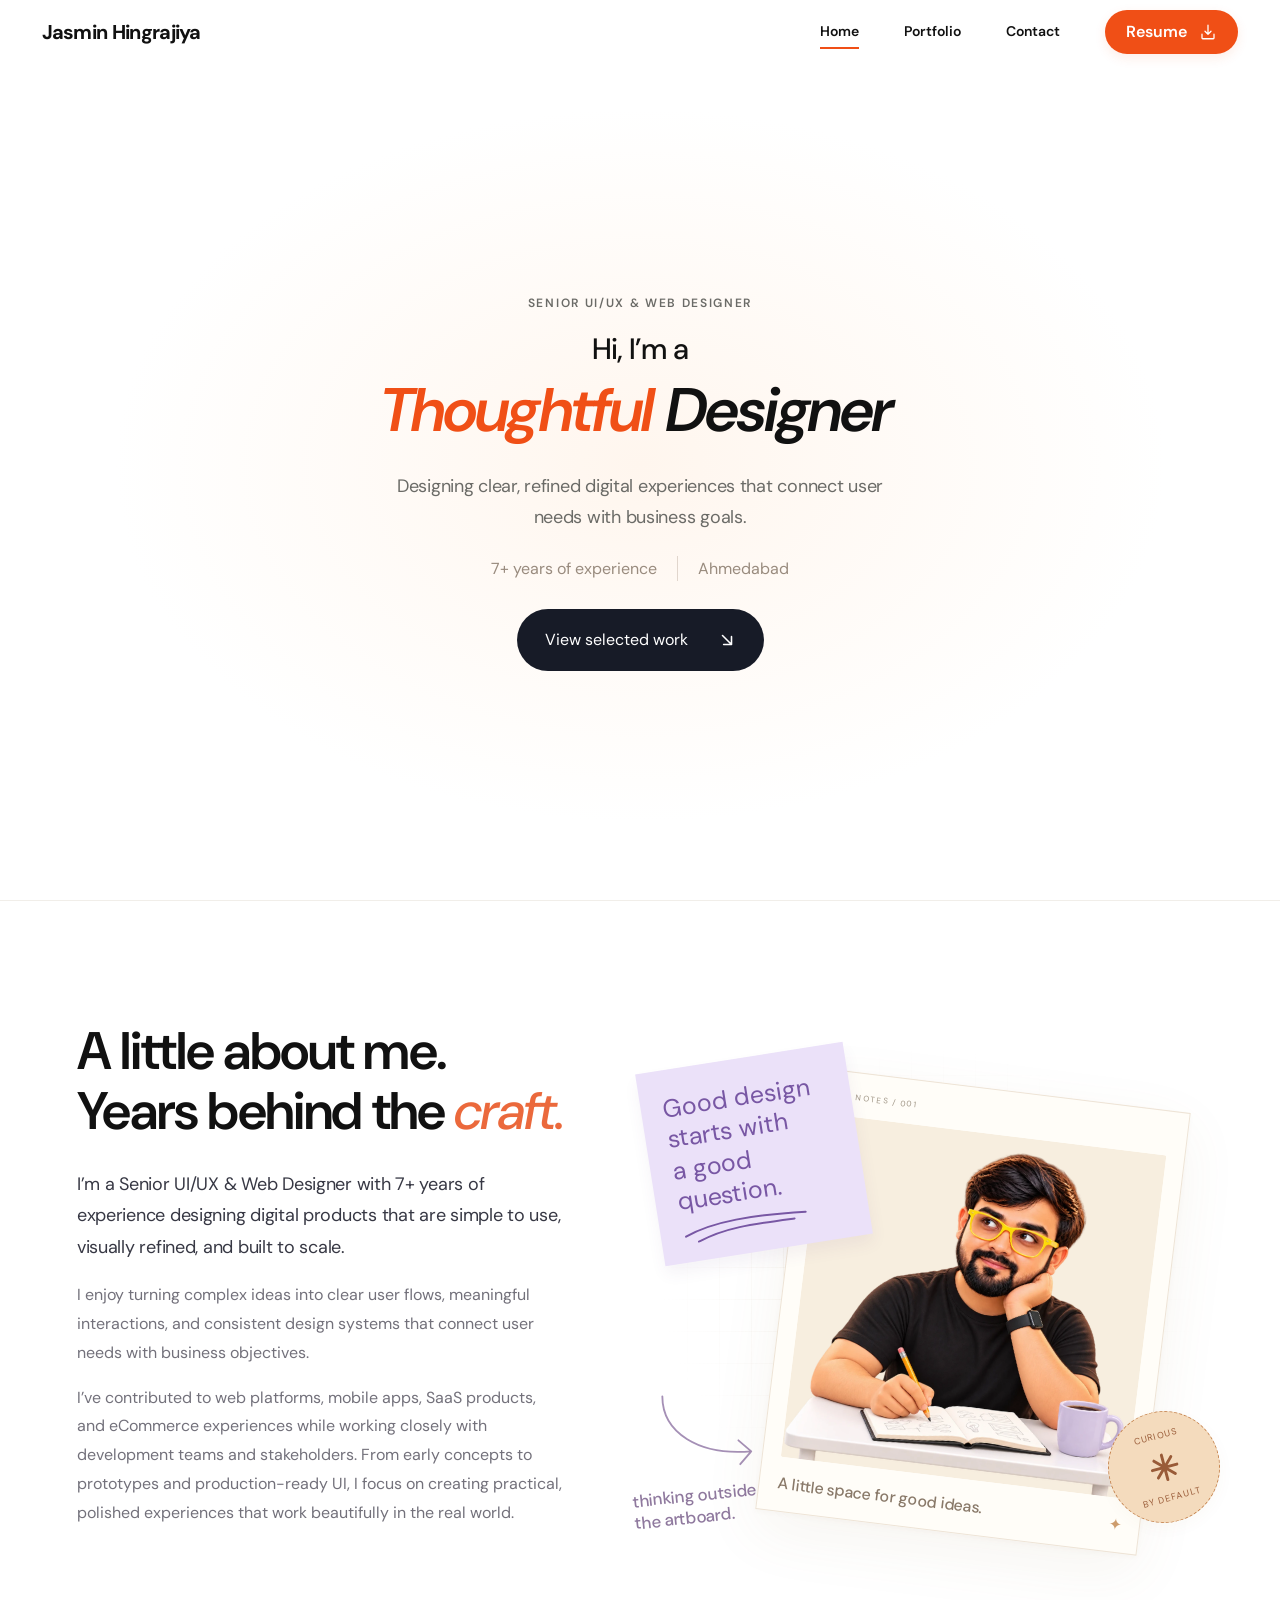
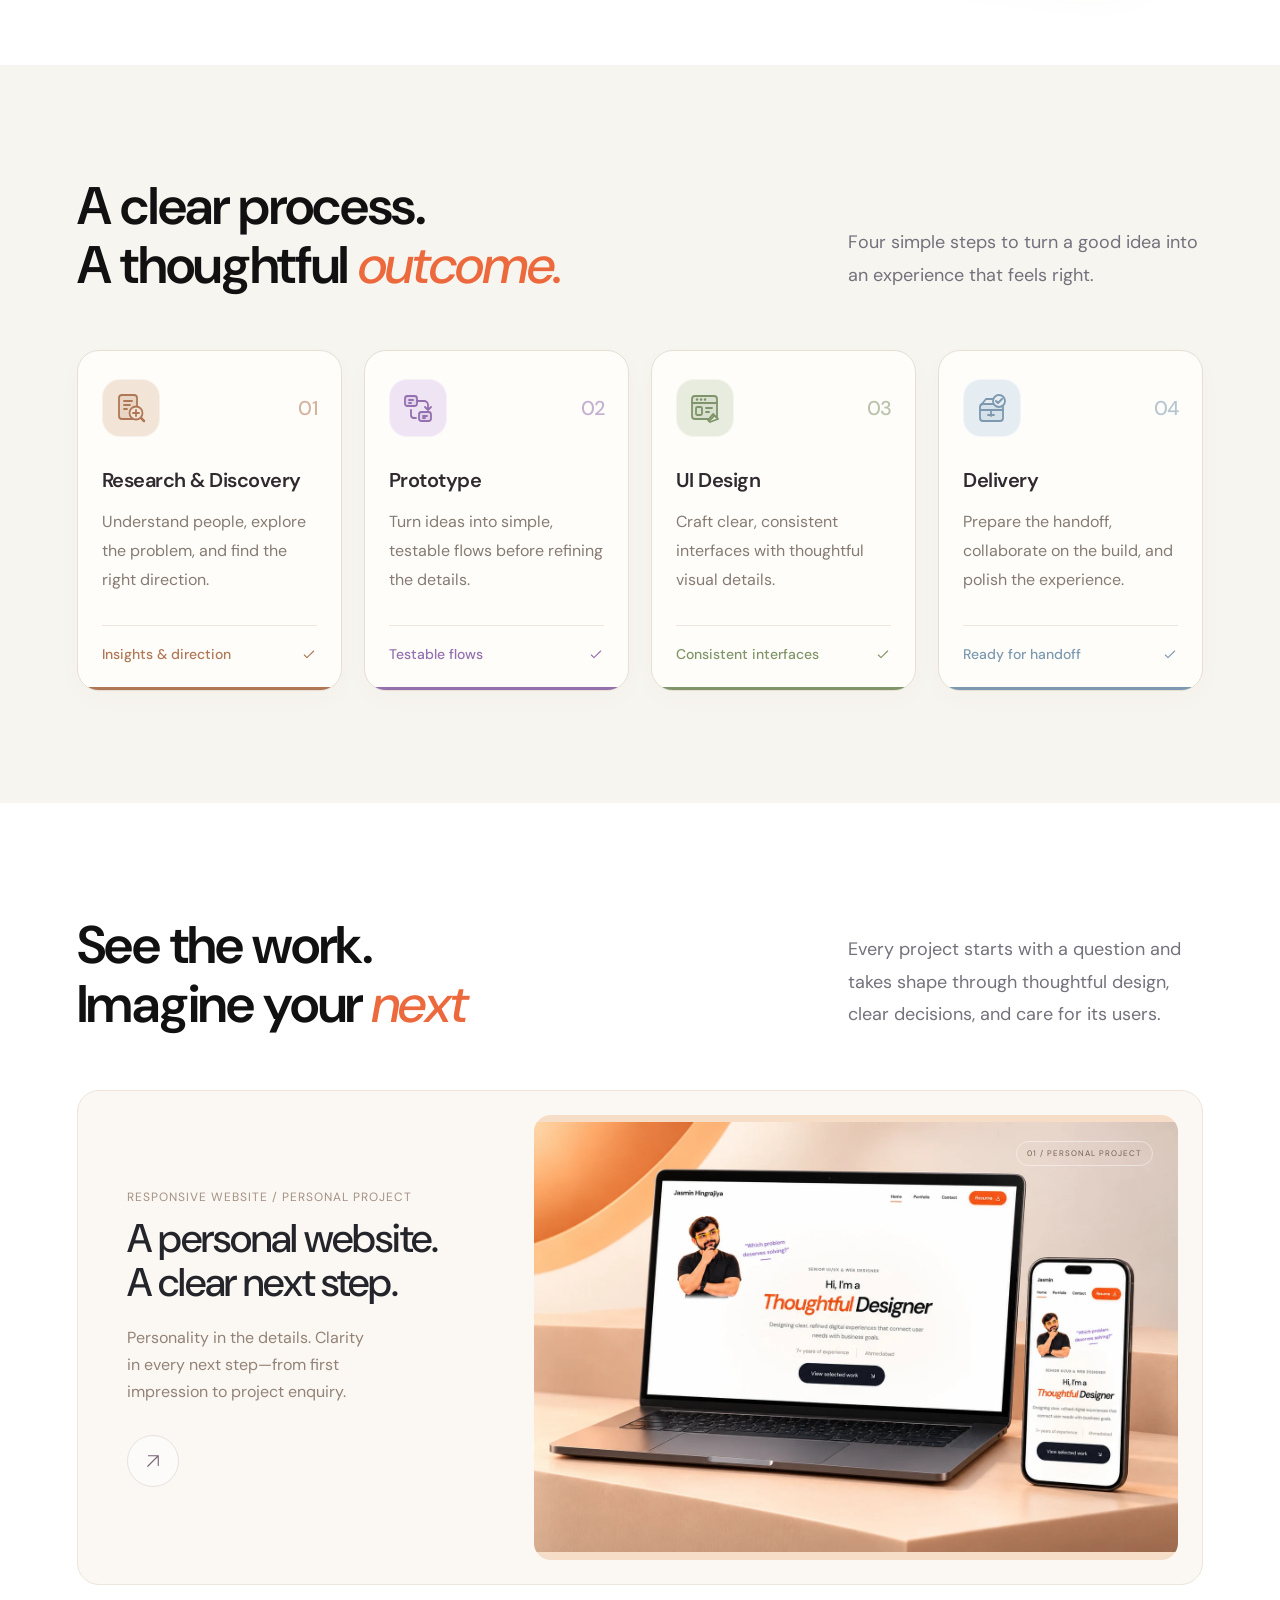
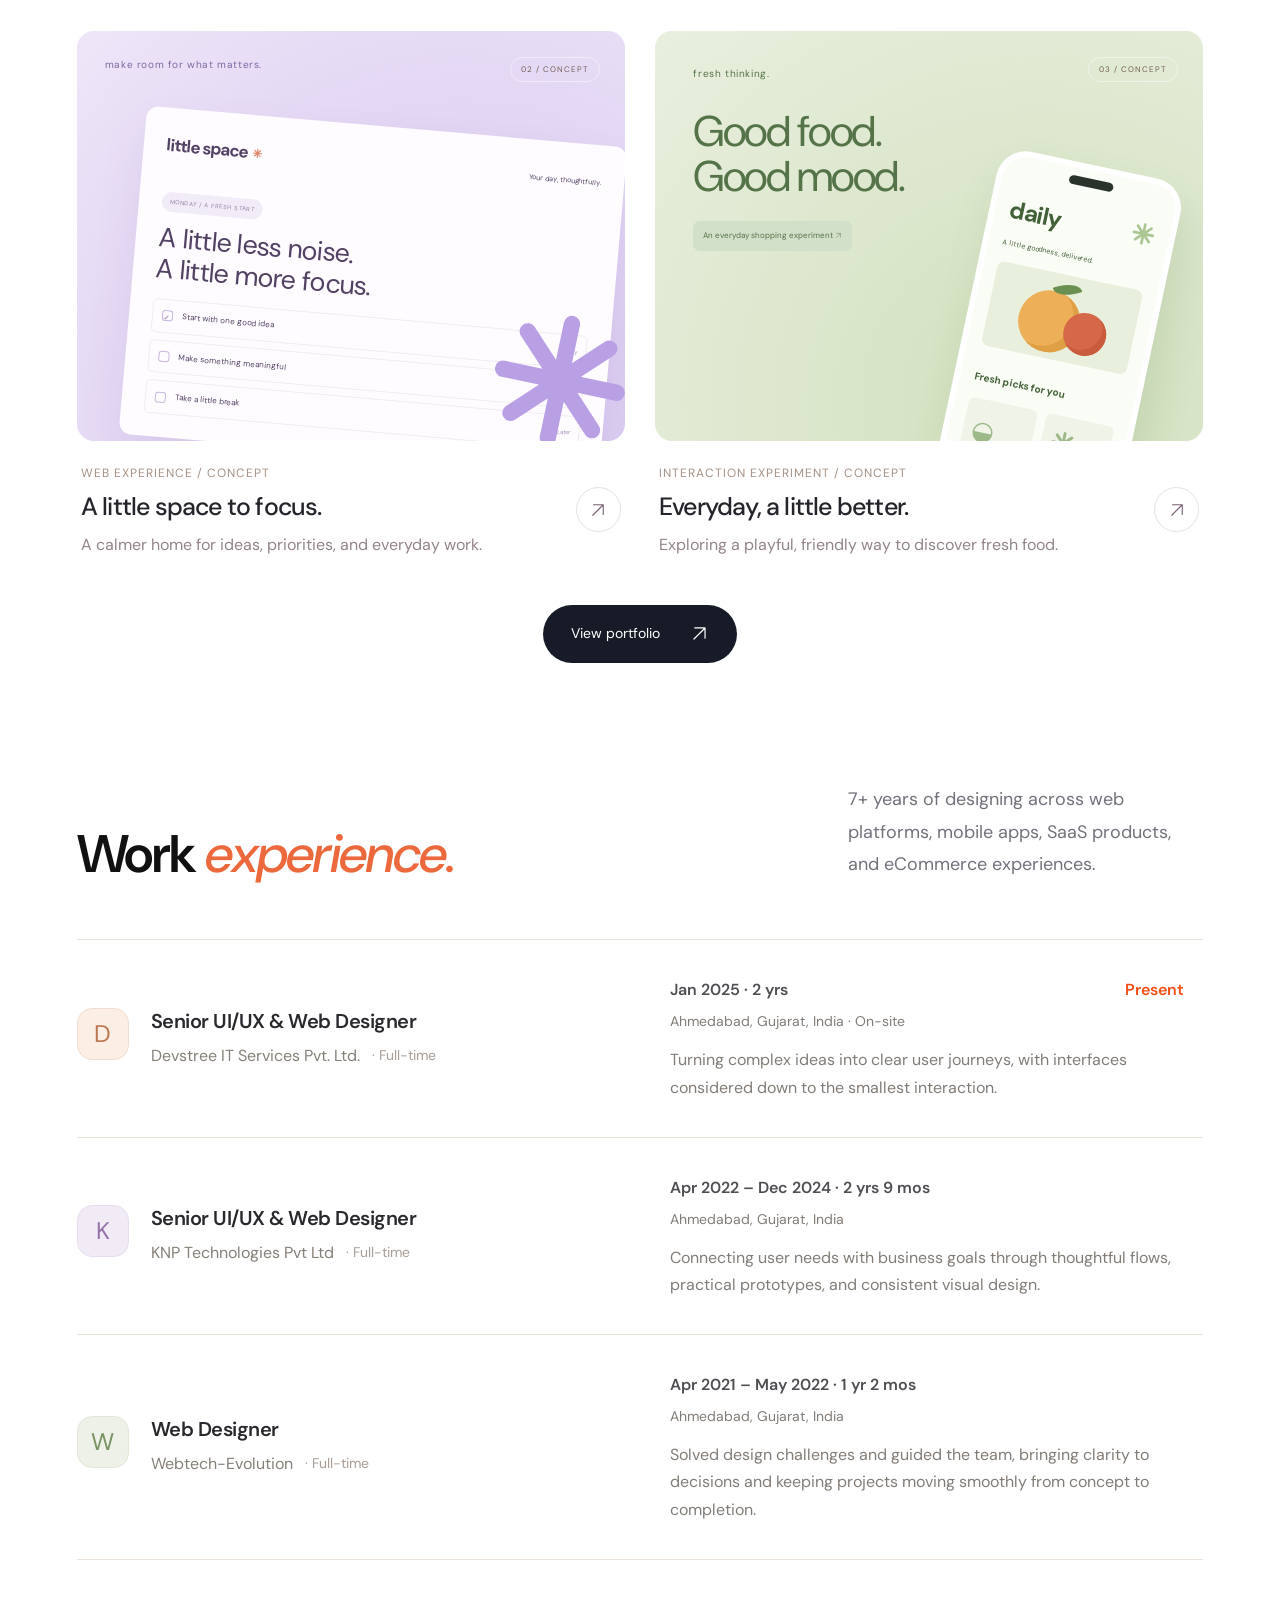
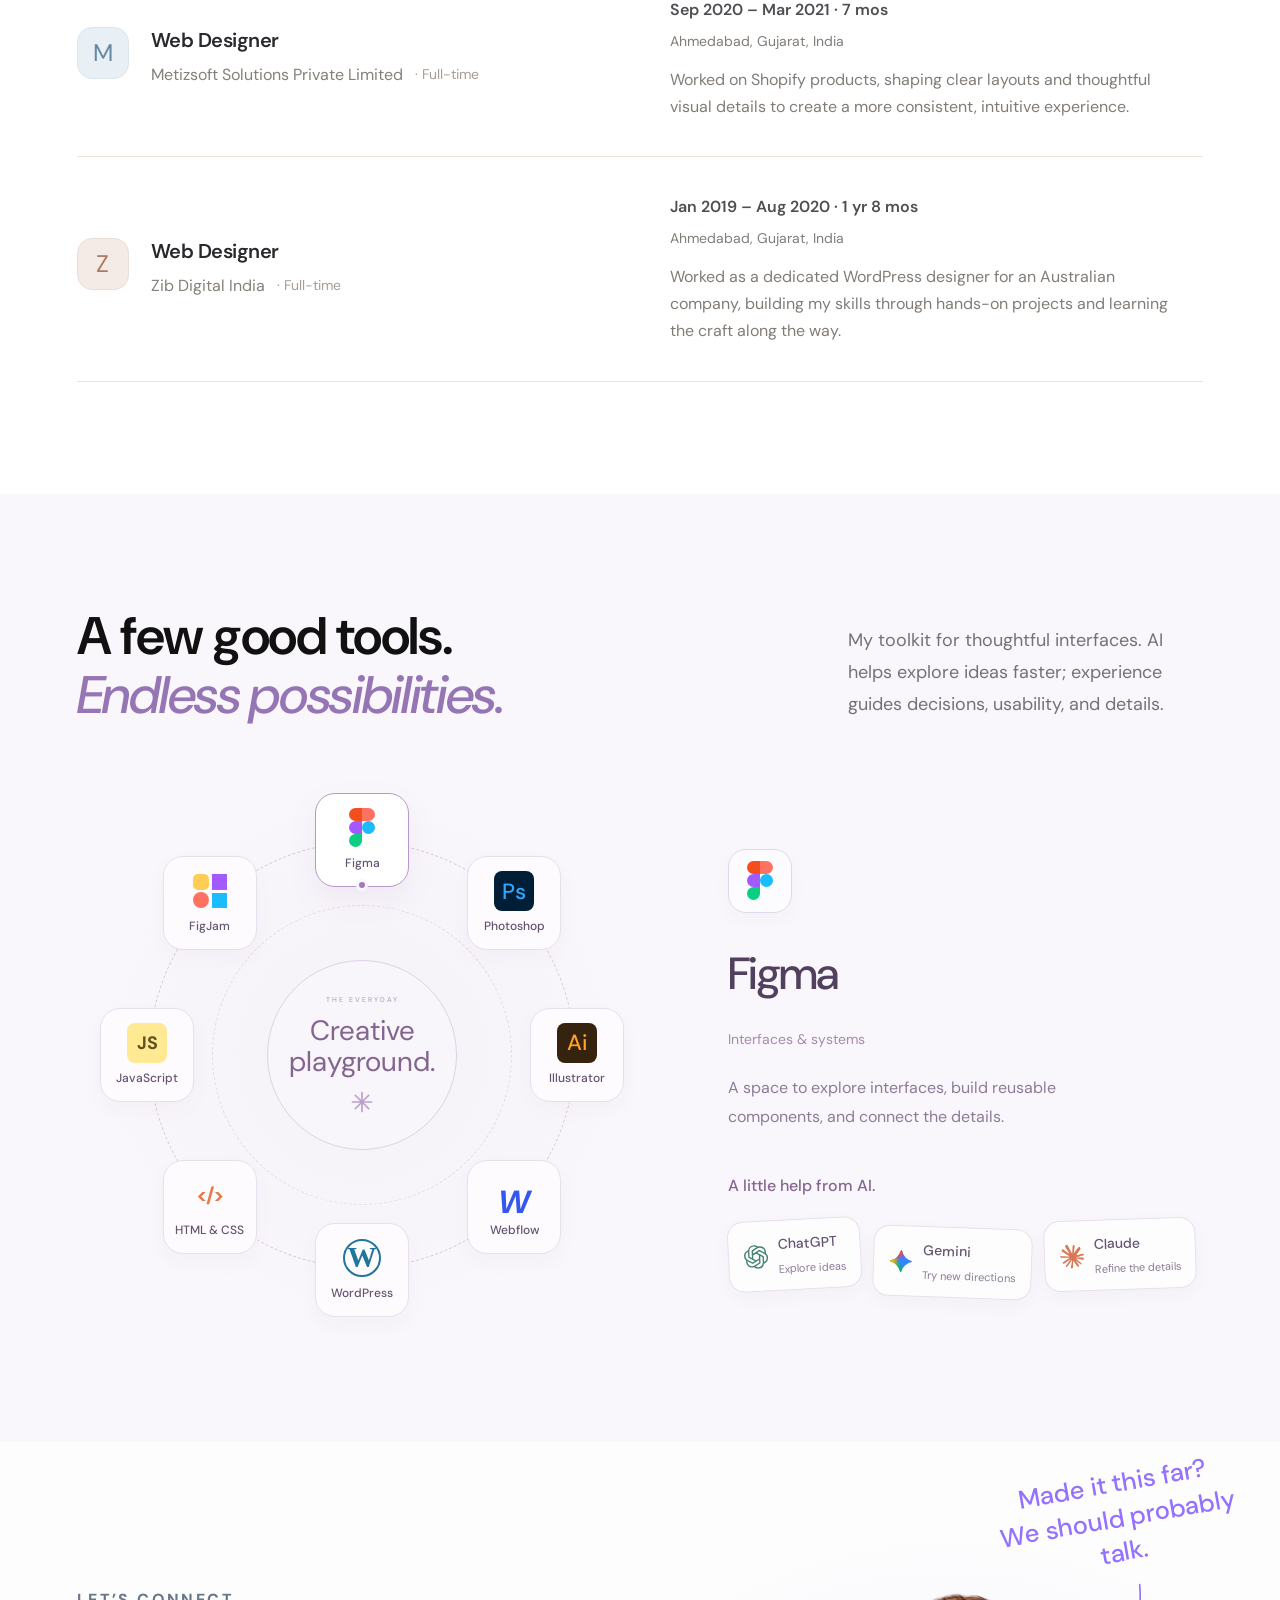
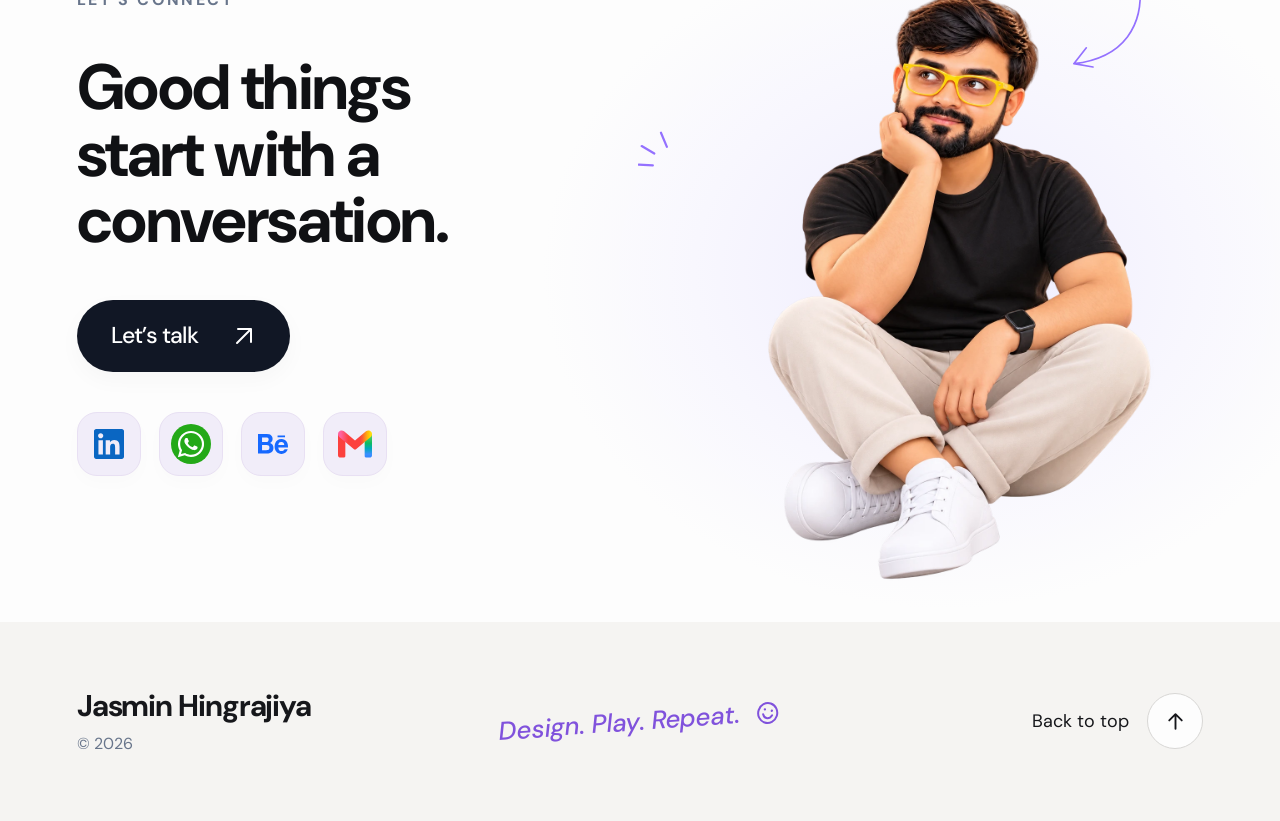
==== index.html @ 882e10b4 "Showcase personal portfolio with realistic device mockup and richer project stories" ====
<!doctype html>
<html lang="en">
  <head>
    <meta charset="utf-8">
    <meta name="viewport" content="width=device-width, initial-scale=1">
    <title>Jasmin Hingrajiya | Portfolio</title>
    <meta name="description" content="Jasmin Hingrajiya is a Senior UI/UX &amp; Web Designer based in Ahmedabad with 7+ years of experience across web, mobile, SaaS, and eCommerce.">
    <meta name="robots" content="index, follow">
    <meta name="theme-color" content="#ffffff">
    <meta property="og:type" content="website">
    <meta property="og:title" content="Jasmin Hingrajiya | Portfolio">
    <meta property="og:description" content="Jasmin Hingrajiya is a Senior UI/UX &amp; Web Designer based in Ahmedabad with 7+ years of experience across web, mobile, SaaS, and eCommerce.">
    <meta name="twitter:card" content="summary">
    <meta name="twitter:title" content="Jasmin Hingrajiya | Portfolio">
    <meta name="twitter:description" content="Jasmin Hingrajiya is a Senior UI/UX &amp; Web Designer based in Ahmedabad with 7+ years of experience across web, mobile, SaaS, and eCommerce.">
    <!-- Add a canonical URL and absolute social image URL once the domain is confirmed. -->
    <link rel="icon" href="assets/images/favicon.svg" type="image/svg+xml">
    <link rel="preload" href="assets/fonts/DM-Sans-Variable.woff2" as="font" type="font/woff2" crossorigin>
    <link rel="stylesheet" href="assets/css/global.css">
    <link rel="stylesheet" href="assets/css/connect.css">
    <link rel="stylesheet" href="assets/css/home.css">
    <script id="profile-structured-data" type="application/ld+json">{"@context": "https://schema.org", "@type": "Person", "name": "Jasmin Hingrajiya", "jobTitle": "Senior UI/UX & Web Designer", "description": "Jasmin Hingrajiya is a Senior UI/UX & Web Designer based in Ahmedabad with 7+ years of experience across web, mobile, SaaS, and eCommerce.", "address": {"@type": "PostalAddress", "addressLocality": "Ahmedabad"}, "sameAs": ["https://www.linkedin.com/in/hingrajiya-jasmin-17271a164/"], "knowsAbout": ["UI/UX design", "Web design", "User flows", "Interaction design", "Design systems", "Prototyping", "SaaS design", "eCommerce design"]}</script>
  </head>
  <body>
    <a class="skip-link" href="#main">Skip to content</a>
    <header class="site-header">
      <a class="brand" href="index.html" aria-label="Jasmin Hingrajiya home">Jasmin<span class="brand-lastname"> Hingrajiya</span></a>
      <nav aria-label="Main navigation">
        <a class="nav-link is-active" href="index.html" aria-current="page">Home</a>
        <a class="nav-link" href="portfolio.html">Portfolio</a>
        <a class="nav-link" href="contact.html">Contact</a>
        <button class="resume-download" type="button" disabled title="Resume PDF has not been added yet" aria-label="Resume download unavailable until PDF is added">Resume <svg width="17" height="17" viewBox="0 0 24 24" fill="none" aria-hidden="true"><path d="M12 3v12m-4-4 4 4 4-4M4 15v5a1 1 0 0 0 1 1h14a1 1 0 0 0 1-1v-5" stroke="currentColor" stroke-width="1.7" stroke-linecap="round" stroke-linejoin="round"/></svg></button>
      </nav>
    </header>

    <main id="main">
      <section id="home" class="hero personalized-hero" aria-labelledby="hero-title">
        <div class="hero-characters" aria-hidden="true">
          <figure class="character character-thinking">
            <img src="assets/images/hero-thinking.webp" width="640" height="640" alt="" fetchpriority="high">
            <figcaption>“Which problem<br>deserves solving?”<span class="note-line note-purple"></span></figcaption>
          </figure>
          <figure class="character character-writing">
            <img src="assets/images/hero-writing.webp" width="640" height="640" alt="">
            <figcaption>“Let’s try the<br>shorter path.”<span class="note-line note-green"></span></figcaption>
          </figure>
          <figure class="character character-laptop">
            <img src="assets/images/hero-laptop.webp" width="640" height="640" alt="">
            <figcaption>“Make the next<br>move obvious.”<span class="note-line note-orange"></span></figcaption>
          </figure>
          <figure class="character character-detail">
            <img src="assets/images/hero-detail.webp" width="640" height="640" alt="">
            <figcaption>“That gap changes<br>the rhythm.”<span class="note-line note-purple"></span></figcaption>
          </figure>
        </div>
        <div class="hero-content">
          <p class="hero-eyebrow">Senior UI/UX &amp; Web Designer</p>
          <div class="hero-headline-wrap">
            <h1 id="hero-title" class="rotating-headline">
              <span class="headline-accessible">Thoughtful UI/UX and product design by Jasmin Hingrajiya</span>
              <span class="headline-phrases" aria-hidden="true"><span class="headline-greeting">Hi, I’m a</span>
                <span class="headline-role-slot"><span class="headline-role-measure"><span>Thoughtful Designer</span><span>Creative Problem Solver</span><span>Strategic Design Partner</span><span>Detail-Driven Designer</span></span><em class="headline-role" data-roles='["Thoughtful Designer","Creative Problem Solver","Strategic Design Partner","Detail-Driven Designer"]'><span class="headline-role-prefix">Thoughtful</span> <span class="headline-role-title">Designer</span></em></span>
              </span>
            </h1>
          </div>
          <p class="intro">Designing clear, refined digital experiences that connect user needs with business goals.</p>
          <p class="hero-profile-details"><span>7+ years of experience</span><span>Ahmedabad</span></p>
          <a class="portfolio-button" href="#projects">View selected work <svg aria-hidden="true" width="18" height="18" viewBox="0 0 16 16" fill="none"><path d="m4 4 8 8M5 12h7V5" stroke="currentColor" stroke-width="1.4" stroke-linecap="round" stroke-linejoin="round"/></svg></a>
        </div>
      </section>

      <section id="about" class="editorial-section about-section" aria-labelledby="about-title">
        <div class="content-shell">
          <div class="about-grid">
            <div class="about-copy reveal">
              <h2 id="about-title" class="section-title">A little about me.<br>Years behind the <em>craft.</em></h2>
              <p class="section-lead">I’m a Senior UI/UX &amp; Web Designer with 7+ years of experience designing digital products that are simple to use, visually refined, and built to scale.</p>
              <p class="body-copy">I enjoy turning complex ideas into clear user flows, meaningful interactions, and consistent design systems that connect user needs with business objectives.</p>
              <p class="body-copy">I’ve contributed to web platforms, mobile apps, SaaS products, and eCommerce experiences while working closely with development teams and stakeholders. From early concepts to prototypes and production-ready UI, I focus on creating practical, polished experiences that work beautifully in the real world.</p>

            </div>
            <div class="about-collage reveal" aria-label="Illustrated designer inspiration collage">
              <div class="collage-grid" aria-hidden="true"></div>
              <div class="collage-paper"><span class="paper-index">FIELD NOTES / 001</span><img class="about-character" src="assets/images/about-designer.webp" width="1024" height="1024" alt="" loading="lazy"><div class="polaroid-caption"><span>A little space for good ideas.</span><span>✦</span></div></div>
              <div class="collage-note">Good design<br>starts with<br><b>a good question.</b><svg viewBox="0 0 130 22" fill="none" aria-hidden="true"><path d="M3 14c29-11 69-11 122-6M15 21c28-10 56-9 98-8" stroke="currentColor" stroke-width="2" stroke-linecap="round"/></svg></div>
              <div class="curiosity-seal" aria-hidden="true"><span>CURIOUS</span><svg viewBox="0 0 40 40" fill="none"><path d="M20 7v26M7 20h26M11 11l18 18M11 29l18-18" stroke="currentColor" stroke-width="3" stroke-linecap="round"/></svg><span>BY DEFAULT</span></div>
              <span class="collage-scribble">thinking outside<br>the artboard.</span>
              <svg class="collage-arrow" viewBox="0 0 120 90" fill="none" aria-hidden="true"><path d="M8 5c0 40 40 65 97 60m0 0L91 53m14 12L93 79" stroke="currentColor" stroke-width="2" stroke-linecap="round" stroke-linejoin="round"/></svg>
            </div>
          </div>
        </div>
      </section>

      <section id="progress" class="editorial-section process-section" aria-labelledby="progress-title">
        <div class="content-shell">
          <div class="section-heading reveal"><h2 id="progress-title" class="section-title">A clear process.<br>A thoughtful <em>outcome.</em></h2><p class="body-copy">Four simple steps to turn a good idea into an experience that feels right.</p></div>
          <div class="process-board">
            <ol class="work-steps" aria-label="My four-step design process">
              <li class="work-step reveal" data-step="1"><div class="step-top"><span class="step-icon" aria-hidden="true"><svg viewBox="0 0 32 32" fill="none" stroke="currentColor" stroke-width="1.8" stroke-linecap="round" stroke-linejoin="round"><rect x="4" y="3" width="18" height="24" rx="3" fill="currentColor" fill-opacity=".14"/><path d="M9 9h8M9 13h6M9 17h3"/><circle cx="21" cy="21" r="6.5" fill="var(--step-tint)"/><path d="m26 26 3 3" stroke-width="2.5"/><path d="M18 21h6m-3-3v6"/></svg></span><span class="step-number" aria-hidden="true">01</span></div><h3>Research & Discovery</h3><p>Understand people, explore the problem, and find the right direction.</p><div class="step-outcome"><span>Insights & direction</span><svg aria-hidden="true" width="16" height="16" viewBox="0 0 24 24" fill="none"><path d="m5 12 4 4L19 6" stroke="currentColor" stroke-width="1.6" stroke-linecap="round" stroke-linejoin="round"/></svg></div><div class="step-progress" aria-hidden="true"><span class="step-progress-fill"></span></div></li>
              <li class="work-step reveal" data-step="2"><div class="step-top"><span class="step-icon" aria-hidden="true"><svg viewBox="0 0 32 32" fill="none" stroke="currentColor" stroke-width="1.8" stroke-linecap="round" stroke-linejoin="round"><rect x="3" y="4" width="12" height="10" rx="2.5" fill="currentColor" fill-opacity=".14"/><path d="M7 8h4m-4 3h2M15 9h7a4 4 0 0 1 4 4v5m-3-3 3 3 3-3"/><rect x="17" y="20" width="12" height="9" rx="2.5" fill="currentColor" fill-opacity=".14"/><path d="M21 24h4m-4 2h2M9 18v5a3 3 0 0 0 3 3h2"/></svg></span><span class="step-number" aria-hidden="true">02</span></div><h3>Prototype</h3><p>Turn ideas into simple, testable flows before refining the details.</p><div class="step-outcome"><span>Testable flows</span><svg aria-hidden="true" width="16" height="16" viewBox="0 0 24 24" fill="none"><path d="m5 12 4 4L19 6" stroke="currentColor" stroke-width="1.6" stroke-linecap="round" stroke-linejoin="round"/></svg></div><div class="step-progress" aria-hidden="true"><span class="step-progress-fill"></span></div></li>
              <li class="work-step reveal" data-step="3"><div class="step-top"><span class="step-icon" aria-hidden="true"><svg viewBox="0 0 32 32" fill="none" stroke="currentColor" stroke-width="1.8" stroke-linecap="round" stroke-linejoin="round"><rect x="3" y="4" width="25" height="23" rx="3" fill="currentColor" fill-opacity=".14"/><path d="M3 11h25"/><path d="M8 7.5h.1m3.9 0h.1m3.9 0h.1" stroke-width="2.5"/><rect x="7" y="15" width="6" height="8" rx="1.5"/><path d="M17 16h6m-6 4h3"/><path d="m24 22 5 5-8 3-2-2 5-6Z" fill="var(--step-tint)"/><path d="m21 28 4-4"/></svg></span><span class="step-number" aria-hidden="true">03</span></div><h3>UI Design</h3><p>Craft clear, consistent interfaces with thoughtful visual details.</p><div class="step-outcome"><span>Consistent interfaces</span><svg aria-hidden="true" width="16" height="16" viewBox="0 0 24 24" fill="none"><path d="m5 12 4 4L19 6" stroke="currentColor" stroke-width="1.6" stroke-linecap="round" stroke-linejoin="round"/></svg></div><div class="step-progress" aria-hidden="true"><span class="step-progress-fill"></span></div></li>
              <li class="work-step reveal" data-step="4"><div class="step-top"><span class="step-icon" aria-hidden="true"><svg viewBox="0 0 32 32" fill="none" stroke="currentColor" stroke-width="1.8" stroke-linecap="round" stroke-linejoin="round"><rect x="4" y="12" width="23" height="17" rx="3" fill="currentColor" fill-opacity=".14"/><path d="m5 13 5-6h9M4 18h23M15 19v5m-3-1h6"/><circle cx="23" cy="9" r="6" fill="var(--step-tint)"/><path d="m20 9 2 2 4-4" stroke-width="2"/></svg></span><span class="step-number" aria-hidden="true">04</span></div><h3>Delivery</h3><p>Prepare the handoff, collaborate on the build, and polish the experience.</p><div class="step-outcome"><span>Ready for handoff</span><svg aria-hidden="true" width="16" height="16" viewBox="0 0 24 24" fill="none"><path d="m5 12 4 4L19 6" stroke="currentColor" stroke-width="1.6" stroke-linecap="round" stroke-linejoin="round"/></svg></div><div class="step-progress" aria-hidden="true"><span class="step-progress-fill"></span></div></li>
            </ol>
          </div>
        </div>
      </section>

      <section id="projects" class="editorial-section portfolio-section" aria-labelledby="projects-title">
        <div class="content-shell">
          <div class="section-heading reveal"><h2 id="projects-title" class="section-title">See the work.<br>Imagine your <em>next</em></h2><p class="body-copy">Every project starts with a question and takes shape through thoughtful design, clear decisions, and care for its users.</p></div>
          <div class="project-grid">
            <article class="project-card featured-project reveal" data-category="web">
              <div class="project-art portfolio-device-art"><img class="portfolio-device-cover" src="assets/images/projects/jasmin-portfolio-devices.webp" width="1440" height="960" alt="Jasmin Hingrajiya’s personal portfolio website on a laptop and phone" loading="lazy"><button class="project-preview" type="button" data-project="jasmin-portfolio" aria-label="Explore Jasmin’s personal portfolio project"><span class="cover-action" aria-hidden="true">View<br>project <svg aria-hidden="true" width="18" height="18" viewBox="0 0 24 24" fill="none"><path d="M5 19 19 5M6 5h13v13" stroke="currentColor" stroke-width="1.5" stroke-linecap="round" stroke-linejoin="round"/></svg></span></button><span class="cover-index">01 / PERSONAL PROJECT</span></div>
              <div class="project-meta"><div><p class="project-type">Responsive website / Personal project</p><h3>A personal website.<br>A clear next step.</h3><p>Personality in the details. Clarity in every next step—from first impression to project enquiry.</p></div><button type="button" class="project-open" data-project="jasmin-portfolio" aria-label="Read the personal portfolio project story"><svg aria-hidden="true" width="18" height="18" viewBox="0 0 24 24" fill="none"><path d="M5 19 19 5M6 5h13v13" stroke="currentColor" stroke-width="1.5" stroke-linecap="round" stroke-linejoin="round"/></svg></button></div>
            </article>
            <article class="project-card reveal" data-category="web">
              <div class="project-art focus-art"><button class="project-preview" type="button" data-project="space" aria-label="Open Little Space project preview"><span class="cover-action" aria-hidden="true">View<br>concept <svg aria-hidden="true" width=".85em" height=".85em" viewBox="0 0 24 24" fill="none" style="vertical-align:-.08em"><path d="M5 19 19 5M6 5h13v13" stroke="currentColor" stroke-width="1.6" stroke-linecap="round" stroke-linejoin="round"/></svg></span></button><span class="cover-index" aria-hidden="true">02 / CONCEPT</span><div class="art-content" aria-hidden="true"><span class="art-caption">make room for what matters.</span><div class="focus-window"><div class="mock-header"><b>little space<span><svg aria-hidden="true" width="1em" height="1em" viewBox="0 0 80 80" fill="none"><path d="M40 8v64M8 40h64M17 17l46 46M17 63l46-46" stroke="currentColor" stroke-width="9" stroke-linecap="round"/></svg></span></b><span>Your day, thoughtfully.</span></div><div class="focus-body"><span class="mock-pill">MONDAY / A FRESH START</span><h4>A little less noise.<br>A little more focus.</h4><div class="task-line"><i>✓</i> Start with one good idea <span>Today</span></div><div class="task-line"><i></i> Make something meaningful <span>Next</span></div><div class="task-line"><i></i> Take a little break <span>Later</span></div></div></div><span class="focus-orb"><svg aria-hidden="true" width="1em" height="1em" viewBox="0 0 80 80" fill="none"><path d="M40 8v64M8 40h64M17 17l46 46M17 63l46-46" stroke="currentColor" stroke-width="9" stroke-linecap="round"/></svg></span></div>
              </div><div class="project-meta"><div><p class="project-type">Web experience / Concept</p><h3>A little space to focus.</h3><p>A calmer home for ideas, priorities, and everyday work.</p></div><button type="button" class="project-open" data-project="space" aria-label="Explore Little Space workspace concept"><svg aria-hidden="true" width="18" height="18" viewBox="0 0 24 24" fill="none"><path d="M5 19 19 5M6 5h13v13" stroke="currentColor" stroke-width="1.5" stroke-linecap="round" stroke-linejoin="round"/></svg></button></div>
            </article>
            <article class="project-card reveal" data-category="experiment">
              <div class="project-art market-art"><button class="project-preview" type="button" data-project="daily" aria-label="Open Daily project preview"><span class="cover-action" aria-hidden="true">View<br>concept <svg aria-hidden="true" width=".85em" height=".85em" viewBox="0 0 24 24" fill="none" style="vertical-align:-.08em"><path d="M5 19 19 5M6 5h13v13" stroke="currentColor" stroke-width="1.6" stroke-linecap="round" stroke-linejoin="round"/></svg></span></button><span class="cover-index" aria-hidden="true">03 / CONCEPT</span><div class="art-content" aria-hidden="true"><div class="market-copy"><span class="art-caption">fresh thinking.</span><h4>Good food.<br>Good mood.</h4><span class="mock-pill">An everyday shopping experiment <svg aria-hidden="true" width=".85em" height=".85em" viewBox="0 0 24 24" fill="none" style="vertical-align:-.08em"><path d="M5 19 19 5M6 5h13v13" stroke="currentColor" stroke-width="1.6" stroke-linecap="round" stroke-linejoin="round"/></svg></span></div><div class="phone-mock"><div class="phone-island"></div><div class="phone-header">daily<span><svg aria-hidden="true" width="1em" height="1em" viewBox="0 0 80 80" fill="none"><path d="M40 8v64M8 40h64M17 17l46 46M17 63l46-46" stroke="currentColor" stroke-width="9" stroke-linecap="round"/></svg></span></div><small>A little goodness, delivered.</small><div class="fruit-illustration"><span></span><i></i><b></b></div><strong>Fresh picks for you</strong><div class="phone-products"><div><span>◒</span><small>Seasonal fruit</small></div><div><span><svg aria-hidden="true" width="1em" height="1em" viewBox="0 0 80 80" fill="none"><path d="M40 8v64M8 40h64M17 17l46 46M17 63l46-46" stroke="currentColor" stroke-width="9" stroke-linecap="round"/></svg></span><small>Fresh greens</small></div></div><div class="phone-nav"><span></span><span></span><span></span><span></span></div></div><span class="market-doodle">a fresh perspective.</span></div>
              </div><div class="project-meta"><div><p class="project-type">Interaction experiment / Concept</p><h3>Everyday, a little better.</h3><p>Exploring a playful, friendly way to discover fresh food.</p></div><button type="button" class="project-open" data-project="daily" aria-label="Explore Daily shopping concept"><svg aria-hidden="true" width="18" height="18" viewBox="0 0 24 24" fill="none"><path d="M5 19 19 5M6 5h13v13" stroke="currentColor" stroke-width="1.5" stroke-linecap="round" stroke-linejoin="round"/></svg></button></div>
            </article>
          </div>
          <div class="portfolio-cta reveal"><a id="view-portfolio" class="portfolio-button" href="portfolio.html">View portfolio <svg aria-hidden="true" width="19" height="19" viewBox="0 0 24 24" fill="none"><path d="M5 19 19 5M6 5h13v13" stroke="currentColor" stroke-width="1.5" stroke-linecap="round" stroke-linejoin="round"/></svg></a></div>
        </div>
      </section>

      <section id="experience" class="editorial-section experience-section" aria-labelledby="experience-title">
        <div class="content-shell">
          <div class="section-heading reveal"><h2 id="experience-title" class="section-title">Work <em>experience.</em></h2><p class="body-copy">7+ years of designing across web platforms, mobile apps, SaaS products, and eCommerce experiences.</p></div>
          <div class="career-list">
            <article class="career-row reveal"><div class="career-role"><span class="company-icon" aria-hidden="true">D</span><div><h3>Senior UI/UX &amp; Web Designer</h3><p>Devstree IT Services Pvt. Ltd. <span class="role-status">· Full-time</span></p></div></div><div class="career-description"><p class="career-period career-period-current"><span>Jan 2025 <span class="career-duration" data-duration-start="2025-01" data-duration-end="">· 1 yr 10 mos</span></span><span class="career-present">Present</span></p><p class="career-location">Ahmedabad, Gujarat, India · On-site</p><p class="career-summary">Turning complex ideas into clear user journeys, with interfaces considered down to the smallest interaction.</p></div></article>
            <article class="career-row reveal"><div class="career-role"><span class="company-icon" aria-hidden="true">K</span><div><h3>Senior UI/UX &amp; Web Designer</h3><p>KNP Technologies Pvt Ltd <span class="role-status">· Full-time</span></p></div></div><div class="career-description"><p class="career-period">Apr 2022 – Dec 2024 <span class="career-duration" data-duration-start="2022-04" data-duration-end="2024-12">· 2 yrs 9 mos</span></p><p class="career-location">Ahmedabad, Gujarat, India</p><p class="career-summary">Connecting user needs with business goals through thoughtful flows, practical prototypes, and consistent visual design.</p></div></article>
            <article class="career-row reveal"><div class="career-role"><span class="company-icon" aria-hidden="true">W</span><div><h3>Web Designer</h3><p>Webtech-Evolution <span class="role-status">· Full-time</span></p></div></div><div class="career-description"><p class="career-period">Apr 2021 – May 2022 <span class="career-duration" data-duration-start="2021-04" data-duration-end="2022-05">· 1 yr 2 mos</span></p><p class="career-location">Ahmedabad, Gujarat, India</p><p class="career-summary">Solved design challenges and guided the team, bringing clarity to decisions and keeping projects moving smoothly from concept to completion.</p></div></article>
            <article class="career-row reveal"><div class="career-role"><span class="company-icon" aria-hidden="true">M</span><div><h3>Web Designer</h3><p>Metizsoft Solutions Private Limited <span class="role-status">· Full-time</span></p></div></div><div class="career-description"><p class="career-period">Sep 2020 – Mar 2021 <span class="career-duration" data-duration-start="2020-09" data-duration-end="2021-03">· 7 mos</span></p><p class="career-location">Ahmedabad, Gujarat, India</p><p class="career-summary">Worked on Shopify products, shaping clear layouts and thoughtful visual details to create a more consistent, intuitive experience.</p></div></article>
            <article class="career-row reveal"><div class="career-role"><span class="company-icon" aria-hidden="true">Z</span><div><h3>Web Designer</h3><p>Zib Digital India <span class="role-status">· Full-time</span></p></div></div><div class="career-description"><p class="career-period">Jan 2019 – Aug 2020 <span class="career-duration" data-duration-start="2019-01" data-duration-end="2020-08">· 1 yr 8 mos</span></p><p class="career-location">Ahmedabad, Gujarat, India</p><p class="career-summary">Worked as a dedicated WordPress designer for an Australian company, building my skills through hands-on projects and learning the craft along the way.</p></div></article>
          </div>
        </div>
      </section>

      <section id="stack" class="editorial-section stack-section" aria-labelledby="stack-title">
        <div class="content-shell">
          <div class="section-heading reveal"><h2 id="stack-title" class="section-title">A few good tools.<br><em>Endless possibilities.</em></h2><p class="body-copy">My toolkit for thoughtful interfaces. AI helps explore ideas faster; experience guides decisions, usability, and details.</p></div>
          <div class="stack-layout reveal"><div class="tool-grid" role="group" aria-label="Explore my design toolkit">
            <button type="button" class="tool-card is-selected" aria-pressed="true" data-tool="figma"><span class="tool-mark figma-mark" aria-hidden="true"><i></i><i></i><i></i><i></i><i></i></span><span><b>Figma</b><small>Interfaces &amp; systems</small></span><span class="tool-arrow" aria-hidden="true"><svg aria-hidden="true" width=".85em" height=".85em" viewBox="0 0 24 24" fill="none" style="vertical-align:-.08em"><path d="M5 19 19 5M6 5h13v13" stroke="currentColor" stroke-width="1.6" stroke-linecap="round" stroke-linejoin="round"/></svg></span></button>
            <button type="button" class="tool-card" aria-pressed="false" data-tool="photoshop"><span class="tool-mark photoshop-mark" aria-hidden="true">Ps</span><span><b>Photoshop</b><small>Images &amp; visual polish</small></span><span class="tool-arrow" aria-hidden="true"><svg aria-hidden="true" width=".85em" height=".85em" viewBox="0 0 24 24" fill="none" style="vertical-align:-.08em"><path d="M5 19 19 5M6 5h13v13" stroke="currentColor" stroke-width="1.6" stroke-linecap="round" stroke-linejoin="round"/></svg></span></button>
            <button type="button" class="tool-card" aria-pressed="false" data-tool="illustrator"><span class="tool-mark illustrator-mark" aria-hidden="true">Ai</span><span><b>Illustrator</b><small>Visual storytelling</small></span><span class="tool-arrow" aria-hidden="true"><svg aria-hidden="true" width=".85em" height=".85em" viewBox="0 0 24 24" fill="none" style="vertical-align:-.08em"><path d="M5 19 19 5M6 5h13v13" stroke="currentColor" stroke-width="1.6" stroke-linecap="round" stroke-linejoin="round"/></svg></span></button>
            <button type="button" class="tool-card" aria-pressed="false" data-tool="webflow"><span class="tool-mark webflow-mark" aria-hidden="true">W</span><span><b>Webflow</b><small>Visual development</small></span><span class="tool-arrow" aria-hidden="true"><svg aria-hidden="true" width=".85em" height=".85em" viewBox="0 0 24 24" fill="none" style="vertical-align:-.08em"><path d="M5 19 19 5M6 5h13v13" stroke="currentColor" stroke-width="1.6" stroke-linecap="round" stroke-linejoin="round"/></svg></span></button>
            <button type="button" class="tool-card" aria-pressed="false" data-tool="wordpress"><span class="tool-mark wordpress-mark" aria-hidden="true"><svg viewBox="0 0 40 40" width="40" height="40"><circle cx="20" cy="20" r="18" fill="none" stroke="currentColor" stroke-width="2"/><text x="20" y="29" text-anchor="middle" fill="currentColor" font-family="Georgia,serif" font-size="29">W</text></svg></span><span><b>WordPress</b><small>Websites &amp; publishing</small></span><span class="tool-arrow" aria-hidden="true"><svg aria-hidden="true" width=".85em" height=".85em" viewBox="0 0 24 24" fill="none" style="vertical-align:-.08em"><path d="M5 19 19 5M6 5h13v13" stroke="currentColor" stroke-width="1.6" stroke-linecap="round" stroke-linejoin="round"/></svg></span></button>
            <button type="button" class="tool-card" aria-pressed="false" data-tool="html"><span class="tool-mark html-mark" aria-hidden="true">&lt;/&gt;</span><span><b>HTML &amp; CSS</b><small>Structure &amp; style</small></span><span class="tool-arrow" aria-hidden="true"><svg aria-hidden="true" width=".85em" height=".85em" viewBox="0 0 24 24" fill="none" style="vertical-align:-.08em"><path d="M5 19 19 5M6 5h13v13" stroke="currentColor" stroke-width="1.6" stroke-linecap="round" stroke-linejoin="round"/></svg></span></button>
            <button type="button" class="tool-card" aria-pressed="false" data-tool="javascript"><span class="tool-mark js-mark" aria-hidden="true">JS</span><span><b>JavaScript</b><small>Interactions &amp; logic</small></span><span class="tool-arrow" aria-hidden="true"><svg aria-hidden="true" width=".85em" height=".85em" viewBox="0 0 24 24" fill="none" style="vertical-align:-.08em"><path d="M5 19 19 5M6 5h13v13" stroke="currentColor" stroke-width="1.6" stroke-linecap="round" stroke-linejoin="round"/></svg></span></button>
            <button type="button" class="tool-card" aria-pressed="false" data-tool="figjam"><span class="tool-mark figjam-mark" aria-hidden="true"><svg width="40" height="40" viewBox="0 0 40 40"><rect x="3" y="3" width="16" height="16" rx="5" fill="#ffcd54"/><path d="M22 3h15v16H22z" fill="#a259ff"/><circle cx="11" cy="29" r="8" fill="#ff7262"/><path d="M22 22h15v15H22z" fill="#1abcfe"/></svg></span><span><b>FigJam</b><small>Planning &amp; exploration</small></span><span class="tool-arrow" aria-hidden="true"><svg aria-hidden="true" width=".85em" height=".85em" viewBox="0 0 24 24" fill="none" style="vertical-align:-.08em"><path d="M5 19 19 5M6 5h13v13" stroke="currentColor" stroke-width="1.6" stroke-linecap="round" stroke-linejoin="round"/></svg></span></button>
            <div class="orbit-center" aria-hidden="true"><span>THE EVERYDAY</span><b>Creative<br>playground.</b><svg viewBox="0 0 50 50" fill="none"><path d="M25 8v34M8 25h34M13 13l24 24M13 37l24-24" stroke="currentColor" stroke-width="3" stroke-linecap="round"/></svg></div>
          </div>
          <div class="tool-inspector" data-selected-tool="figma"><div id="inspector-icon" aria-hidden="true"></div><h3 id="tool-name">Figma</h3><span id="tool-purpose">Interfaces &amp; systems</span>
          <p id="tool-note" class="tool-description" aria-live="polite">A space to explore interfaces, build reusable components, and connect the details.</p>
          <aside class="ai-companions" aria-label="AI tools for exploring design ideas">
            <p class="ai-companions-label">A little help from AI.</p>
            <ul class="ai-companions-list">
              <li class="ai-companion ai-companion-gpt"><span class="ai-companion-icon" aria-hidden="true"><svg fill="currentColor" fill-rule="evenodd" height="1em" style="flex:none;line-height:1" viewBox="0 0 24 24" width="1em" xmlns="http://www.w3.org/2000/svg"><title>OpenAI</title><path d="M9.205 8.658v-2.26c0-.19.072-.333.238-.428l4.543-2.616c.619-.357 1.356-.523 2.117-.523 2.854 0 4.662 2.212 4.662 4.566 0 .167 0 .357-.024.547l-4.71-2.759a.797.797 0 00-.856 0l-5.97 3.473zm10.609 8.8V12.06c0-.333-.143-.57-.429-.737l-5.97-3.473 1.95-1.118a.433.433 0 01.476 0l4.543 2.617c1.309.76 2.189 2.378 2.189 3.948 0 1.808-1.07 3.473-2.76 4.163zM7.802 12.703l-1.95-1.142c-.167-.095-.239-.238-.239-.428V5.899c0-2.545 1.95-4.472 4.591-4.472 1 0 1.927.333 2.712.928L8.23 5.067c-.285.166-.428.404-.428.737v6.898zM12 15.128l-2.795-1.57v-3.33L12 8.658l2.795 1.57v3.33L12 15.128zm1.796 7.23c-1 0-1.927-.332-2.712-.927l4.686-2.712c.285-.166.428-.404.428-.737v-6.898l1.974 1.142c.167.095.238.238.238.428v5.233c0 2.545-1.974 4.472-4.614 4.472zm-5.637-5.303l-4.544-2.617c-1.308-.761-2.188-2.378-2.188-3.948A4.482 4.482 0 014.21 6.327v5.423c0 .333.143.571.428.738l5.947 3.449-1.95 1.118a.432.432 0 01-.476 0zm-.262 3.9c-2.688 0-4.662-2.021-4.662-4.519 0-.19.024-.38.047-.57l4.686 2.71c.286.167.571.167.856 0l5.97-3.448v2.26c0 .19-.07.333-.237.428l-4.543 2.616c-.619.357-1.356.523-2.117.523zm5.899 2.83a5.947 5.947 0 005.827-4.756C22.287 18.339 24 15.84 24 13.296c0-1.665-.713-3.282-1.998-4.448.119-.5.19-.999.19-1.498 0-3.401-2.759-5.947-5.946-5.947-.642 0-1.26.095-1.88.31A5.962 5.962 0 0010.205 0a5.947 5.947 0 00-5.827 4.757C1.713 5.447 0 7.945 0 10.49c0 1.666.713 3.283 1.998 4.448-.119.5-.19 1-.19 1.499 0 3.401 2.759 5.946 5.946 5.946.642 0 1.26-.095 1.88-.309a5.96 5.96 0 004.162 1.713z"></path></svg></span><span><b>ChatGPT</b><small>Explore ideas</small></span></li>
              <li class="ai-companion ai-companion-gemini"><span class="ai-companion-icon" aria-hidden="true"><svg height="1em" style="flex:none;line-height:1" viewBox="0 0 24 24" width="1em" xmlns="http://www.w3.org/2000/svg"><title>Gemini</title><path d="M20.616 10.835a14.147 14.147 0 01-4.45-3.001 14.111 14.111 0 01-3.678-6.452.503.503 0 00-.975 0 14.134 14.134 0 01-3.679 6.452 14.155 14.155 0 01-4.45 3.001c-.65.28-1.318.505-2.002.678a.502.502 0 000 .975c.684.172 1.35.397 2.002.677a14.147 14.147 0 014.45 3.001 14.112 14.112 0 013.679 6.453.502.502 0 00.975 0c.172-.685.397-1.351.677-2.003a14.145 14.145 0 013.001-4.45 14.113 14.113 0 016.453-3.678.503.503 0 000-.975 13.245 13.245 0 01-2.003-.678z" fill="#3186FF"></path><path d="M20.616 10.835a14.147 14.147 0 01-4.45-3.001 14.111 14.111 0 01-3.678-6.452.503.503 0 00-.975 0 14.134 14.134 0 01-3.679 6.452 14.155 14.155 0 01-4.45 3.001c-.65.28-1.318.505-2.002.678a.502.502 0 000 .975c.684.172 1.35.397 2.002.677a14.147 14.147 0 014.45 3.001 14.112 14.112 0 013.679 6.453.502.502 0 00.975 0c.172-.685.397-1.351.677-2.003a14.145 14.145 0 013.001-4.45 14.113 14.113 0 016.453-3.678.503.503 0 000-.975 13.245 13.245 0 01-2.003-.678z" fill="url(#toolkit-gemini-0-_R_0_)"></path><path d="M20.616 10.835a14.147 14.147 0 01-4.45-3.001 14.111 14.111 0 01-3.678-6.452.503.503 0 00-.975 0 14.134 14.134 0 01-3.679 6.452 14.155 14.155 0 01-4.45 3.001c-.65.28-1.318.505-2.002.678a.502.502 0 000 .975c.684.172 1.35.397 2.002.677a14.147 14.147 0 014.45 3.001 14.112 14.112 0 013.679 6.453.502.502 0 00.975 0c.172-.685.397-1.351.677-2.003a14.145 14.145 0 013.001-4.45 14.113 14.113 0 016.453-3.678.503.503 0 000-.975 13.245 13.245 0 01-2.003-.678z" fill="url(#toolkit-gemini-1-_R_0_)"></path><path d="M20.616 10.835a14.147 14.147 0 01-4.45-3.001 14.111 14.111 0 01-3.678-6.452.503.503 0 00-.975 0 14.134 14.134 0 01-3.679 6.452 14.155 14.155 0 01-4.45 3.001c-.65.28-1.318.505-2.002.678a.502.502 0 000 .975c.684.172 1.35.397 2.002.677a14.147 14.147 0 014.45 3.001 14.112 14.112 0 013.679 6.453.502.502 0 00.975 0c.172-.685.397-1.351.677-2.003a14.145 14.145 0 013.001-4.45 14.113 14.113 0 016.453-3.678.503.503 0 000-.975 13.245 13.245 0 01-2.003-.678z" fill="url(#toolkit-gemini-2-_R_0_)"></path><defs><linearGradient gradientUnits="userSpaceOnUse" id="toolkit-gemini-0-_R_0_" x1="7" x2="11" y1="15.5" y2="12"><stop stop-color="#08B962"></stop><stop offset="1" stop-color="#08B962" stop-opacity="0"></stop></linearGradient><linearGradient gradientUnits="userSpaceOnUse" id="toolkit-gemini-1-_R_0_" x1="8" x2="11.5" y1="5.5" y2="11"><stop stop-color="#F94543"></stop><stop offset="1" stop-color="#F94543" stop-opacity="0"></stop></linearGradient><linearGradient gradientUnits="userSpaceOnUse" id="toolkit-gemini-2-_R_0_" x1="3.5" x2="17.5" y1="13.5" y2="12"><stop stop-color="#FABC12"></stop><stop offset=".46" stop-color="#FABC12" stop-opacity="0"></stop></linearGradient></defs></svg></span><span><b>Gemini</b><small>Try new directions</small></span></li>
              <li class="ai-companion ai-companion-claude"><span class="ai-companion-icon" aria-hidden="true"><svg height="1em" style="flex:none;line-height:1" viewBox="0 0 24 24" width="1em" xmlns="http://www.w3.org/2000/svg"><title>Claude</title><path d="M4.709 15.955l4.72-2.647.08-.23-.08-.128H9.2l-.79-.048-2.698-.073-2.339-.097-2.266-.122-.571-.121L0 11.784l.055-.352.48-.321.686.06 1.52.103 2.278.158 1.652.097 2.449.255h.389l.055-.157-.134-.098-.103-.097-2.358-1.596-2.552-1.688-1.336-.972-.724-.491-.364-.462-.158-1.008.656-.722.881.06.225.061.893.686 1.908 1.476 2.491 1.833.365.304.145-.103.019-.073-.164-.274-1.355-2.446-1.446-2.49-.644-1.032-.17-.619a2.97 2.97 0 01-.104-.729L6.283.134 6.696 0l.996.134.42.364.62 1.414 1.002 2.229 1.555 3.03.456.898.243.832.091.255h.158V9.01l.128-1.706.237-2.095.23-2.695.08-.76.376-.91.747-.492.584.28.48.685-.067.444-.286 1.851-.559 2.903-.364 1.942h.212l.243-.242.985-1.306 1.652-2.064.73-.82.85-.904.547-.431h1.033l.76 1.129-.34 1.166-1.064 1.347-.881 1.142-1.264 1.7-.79 1.36.073.11.188-.02 2.856-.606 1.543-.28 1.841-.315.833.388.091.395-.328.807-1.969.486-2.309.462-3.439.813-.042.03.049.061 1.549.146.662.036h1.622l3.02.225.79.522.474.638-.079.485-1.215.62-1.64-.389-3.829-.91-1.312-.329h-.182v.11l1.093 1.068 2.006 1.81 2.509 2.33.127.578-.322.455-.34-.049-2.205-1.657-.851-.747-1.926-1.62h-.128v.17l.444.649 2.345 3.521.122 1.08-.17.353-.608.213-.668-.122-1.374-1.925-1.415-2.167-1.143-1.943-.14.08-.674 7.254-.316.37-.729.28-.607-.461-.322-.747.322-1.476.389-1.924.315-1.53.286-1.9.17-.632-.012-.042-.14.018-1.434 1.967-2.18 2.945-1.726 1.845-.414.164-.717-.37.067-.662.401-.589 2.388-3.036 1.44-1.882.93-1.086-.006-.158h-.055L4.132 18.56l-1.13.146-.487-.456.061-.746.231-.243 1.908-1.312-.006.006z" fill="#D97757" fill-rule="nonzero"></path></svg></span><span><b>Claude</b><small>Refine the details</small></span></li>
            </ul>
          </aside></div></div>
        </div>
      </section>

      <section id="contact" class="contact-section" aria-labelledby="contact-title">
        <div class="contact-layout">
          <div class="contact-content">
            <p class="contact-eyebrow">Let’s connect</p>
            <h2 id="contact-title">Good things<br>start with a<br>conversation.</h2>
            <a class="contact-cta" href="contact.html#contact-form">Let’s talk
              <svg width="24" height="24" viewBox="0 0 24 24" fill="none" aria-hidden="true"><path d="M5 19 19 5M6 5h13v13" stroke="currentColor" stroke-width="2" stroke-linecap="round" stroke-linejoin="round"/></svg>
            </a>

            <div class="contact-details">
              <div class="contact-socials">
                <a class="contact-link contact-link-linkedin" id="linkedin-link" data-contact-channel="linkedin" href="https://www.linkedin.com/in/hingrajiya-jasmin-17271a164/" aria-label="LinkedIn" title="LinkedIn" target="_blank" rel="noopener noreferrer"><span class="contact-icon"><svg aria-hidden="true" role="img" viewBox="0 0 24 24" xmlns="http://www.w3.org/2000/svg"><path d="M20.447 20.452h-3.554v-5.569c0-1.328-.027-3.037-1.852-3.037-1.853 0-2.136 1.445-2.136 2.939v5.667H9.351V9h3.414v1.561h.046c.477-.9 1.637-1.85 3.37-1.85 3.601 0 4.267 2.37 4.267 5.455v6.286zM5.337 7.433c-1.144 0-2.063-.926-2.063-2.065 0-1.138.92-2.063 2.063-2.063 1.14 0 2.064.925 2.064 2.063 0 1.139-.925 2.065-2.064 2.065zm1.782 13.019H3.555V9h3.564v11.452zM22.225 0H1.771C.792 0 0 .774 0 1.729v20.542C0 23.227.792 24 1.771 24h20.451C23.2 24 24 23.227 24 22.271V1.729C24 .774 23.2 0 22.222 0h.003z"/></svg></span></a>
                <a class="contact-link contact-link-whatsapp" data-contact-channel="whatsapp" href="https://wa.me/918141673774" aria-label="WhatsApp" title="WhatsApp" target="_blank" rel="noopener noreferrer"><span class="contact-icon"><svg aria-hidden="true" viewBox="0 0 64 64" xmlns="http://www.w3.org/2000/svg"><circle cx="32" cy="32" r="32" fill="#24a918"/><svg x="11" y="8" width="42" height="48" viewBox="0 0 448 512"><path fill="#fff" d="M380.9 97.1C339 55.1 283.2 32 223.9 32c-122.4 0-222 99.6-222 222 0 39.1 10.2 77.3 29.6 111L0 480l117.7-30.9c32.4 17.7 68.9 27 106.1 27h.1c122.3 0 224.1-99.6 224.1-222 0-59.3-25.2-115-67.1-157zm-157 341.6c-33.2 0-65.7-8.9-94-25.7l-6.7-4-69.8 18.3L72 359.2l-4.4-7c-18.5-29.4-28.2-63.3-28.2-98.2 0-101.7 82.8-184.5 184.6-184.5 49.3 0 95.6 19.2 130.4 54.1 34.8 34.9 56.2 81.2 56.1 130.5 0 101.8-84.9 184.6-186.6 184.6zm101.2-138.2c-5.5-2.8-32.8-16.2-37.9-18-5.1-1.9-8.8-2.8-12.5 2.8-3.7 5.6-14.3 18-17.6 21.8-3.2 3.7-6.5 4.2-12 1.4-32.6-16.3-54-29.1-75.5-66-5.7-9.8 5.7-9.1 16.3-30.3 1.8-3.7.9-6.9-.5-9.7-1.4-2.8-12.5-30.1-17.1-41.2-4.5-10.8-9.1-9.3-12.5-9.5-3.2-.2-6.9-.2-10.6-.2-3.7 0-9.7 1.4-14.8 6.9-5.1 5.6-19.4 19-19.4 46.3 0 27.3 19.9 53.7 22.6 57.4 2.8 3.7 39.1 59.7 94.8 83.8 35.2 15.2 49 16.5 66.6 13.9 10.7-1.6 32.8-13.4 37.4-26.4 4.6-13 4.6-24.1 3.2-26.4-1.3-2.5-5-3.9-10.5-6.6z"/></svg></svg></span></a>
                <a class="contact-link contact-link-behance" data-contact-channel="behance" href="https://www.behance.net/hingrajjasmin" target="_blank" rel="noopener noreferrer" aria-label="Behance portfolio" title="Behance portfolio"><span class="contact-icon"><svg aria-hidden="true" role="img" viewBox="0 0 24 24" xmlns="http://www.w3.org/2000/svg"><path d="M16.969 16.927a2.561 2.561 0 0 0 1.901.677 2.501 2.501 0 0 0 1.531-.475c.362-.235.636-.584.779-.99h2.585a5.091 5.091 0 0 1-1.9 2.896 5.292 5.292 0 0 1-3.091.88 5.839 5.839 0 0 1-2.284-.433 4.871 4.871 0 0 1-1.723-1.211 5.657 5.657 0 0 1-1.08-1.874 7.057 7.057 0 0 1-.383-2.393c-.005-.8.129-1.595.396-2.349a5.313 5.313 0 0 1 5.088-3.604 4.87 4.87 0 0 1 2.376.563c.661.362 1.231.87 1.668 1.485a6.2 6.2 0 0 1 .943 2.133c.194.821.263 1.666.205 2.508h-7.699c-.063.79.184 1.574.688 2.187ZM6.947 4.084a8.065 8.065 0 0 1 1.928.198 4.29 4.29 0 0 1 1.49.638c.418.303.748.711.958 1.182.241.579.357 1.203.341 1.83a3.506 3.506 0 0 1-.506 1.961 3.726 3.726 0 0 1-1.503 1.287 3.588 3.588 0 0 1 2.027 1.437c.464.747.697 1.615.67 2.494a4.593 4.593 0 0 1-.423 2.032 3.945 3.945 0 0 1-1.163 1.413 5.114 5.114 0 0 1-1.683.807 7.135 7.135 0 0 1-1.928.259H0V4.084h6.947Zm-.235 12.9c.308.004.616-.029.916-.099a2.18 2.18 0 0 0 .766-.332c.228-.158.411-.371.534-.619.142-.317.208-.663.191-1.009a2.08 2.08 0 0 0-.642-1.715 2.618 2.618 0 0 0-1.696-.505h-3.54v4.279h3.471Zm13.635-5.967a2.13 2.13 0 0 0-1.654-.619 2.336 2.336 0 0 0-1.163.259 2.474 2.474 0 0 0-.738.62 2.359 2.359 0 0 0-.396.792c-.074.239-.12.485-.137.734h4.769a3.239 3.239 0 0 0-.679-1.785l-.002-.001Zm-13.813-.648a2.254 2.254 0 0 0 1.423-.433c.399-.355.607-.88.56-1.413a1.916 1.916 0 0 0-.178-.891 1.298 1.298 0 0 0-.495-.533 1.851 1.851 0 0 0-.711-.274 3.966 3.966 0 0 0-.835-.073H3.241v3.631h3.293v-.014ZM21.62 5.122h-5.976v1.527h5.976V5.122Z"/></svg></span></a>
                <a class="contact-link contact-link-email" data-contact-channel="email" href="mailto:hingrajiyajasmin@gmail.com" aria-label="Email" title="Email"><span class="contact-icon"><svg aria-hidden="true" width="256px" height="204px" viewBox="0 0 256 204" version="1.1" xmlns="http://www.w3.org/2000/svg" xmlns:xlink="http://www.w3.org/1999/xlink" preserveAspectRatio="xMidYMid">

    <defs>
        <linearGradient id="contact-gmail-a" x1="165" x2="165" y1="44" y2="166" gradientUnits="userSpaceOnUse">
            <stop stop-color="#60d673"></stop>
            <stop offset="0.17" stop-color="#42c868"></stop>
            <stop offset="0.39" stop-color="#0ebc5f"></stop>
            <stop offset="0.62" stop-color="#00a9bb"></stop>
            <stop offset="0.86" stop-color="#3c90ff"></stop>
            <stop offset="1" stop-color="#3186ff"></stop>
        </linearGradient>
        <linearGradient id="contact-gmail-b" x1="8" x2="184" y1="46.13" y2="46.13" gradientUnits="userSpaceOnUse">
            <stop offset="0.08" stop-color="#ff63a0"></stop>
            <stop offset="0.3" stop-color="#fc413d"></stop>
            <stop offset="0.5" stop-color="#fc413d"></stop>
            <stop offset="0.65" stop-color="#fc413d"></stop>
            <stop offset="0.72" stop-color="#fc5c30"></stop>
            <stop offset="0.86" stop-color="#feb10c"></stop>
            <stop offset="0.91" stop-color="#fec700"></stop>
            <stop offset="0.96" stop-color="#ffdb0f"></stop>
        </linearGradient>
    </defs>
    <g transform="matrix(1.454542, 0, 0, 1.454542, -11.636063, -37.817696)">
      <path fill="url(#contact-gmail-a)" d="M146 44h38v110c0 6.627-5.373 12-12 12h-20a6 6 0 0 1-6-6z"></path>
      <path fill="#fc413d" d="M46 44H8v110c0 6.627 5.373 12 12 12h20a6 6 0 0 0 6-6z"></path>
      <path fill="url(#contact-gmail-b)" d="M39.226 30.456c-8.033-6.752-20.018-5.714-26.77 2.319-6.752 8.032-5.714 20.017 2.319 26.77l76.078 63.949a8 8 0 0 0 10.295 0l76.078-63.95c8.032-6.752 9.07-18.737 2.318-26.77-6.752-8.032-18.737-9.07-26.769-2.318L96 78.18z"></path>
    </g>

</svg>
</span></a>
              </div>
            </div>
          </div>

          <figure class="contact-art">
            <figcaption class="contact-note">Made it this far?<br>We should probably<br>talk.</figcaption>
            <svg class="contact-arrow" viewBox="0 0 150 130" fill="none" aria-hidden="true"><path d="M116 8c5 48-18 88-79 95m0 0 15-19m-15 19 23 4" stroke="currentColor" stroke-width="2" stroke-linecap="round" stroke-linejoin="round"/></svg>
            <svg class="contact-spark" width="54" height="60" viewBox="0 0 54 60" fill="none" aria-hidden="true"><path d="m31 4 8 19M5 22l17 10M1 47l19 1" stroke="currentColor" stroke-width="3" stroke-linecap="round"/></svg>
            <img class="contact-character" src="assets/images/contact-character.webp" width="1024" height="1536" alt="" loading="lazy">
          </figure>
        </div>
      </section>
    </main>

    <dialog id="project-dialog" class="case-study-dialog" aria-labelledby="case-study-title">
      <div class="case-study-top"><span class="project-type" id="case-study-kind">Concept exploration</span><form method="dialog"><button class="case-study-close" aria-label="Close project details">×</button></form></div>
      <img id="case-study-image" class="case-study-image" alt="" hidden>
      <h2 id="case-study-title"></h2><p id="case-study-summary" class="section-lead"></p>
      <h3>The idea</h3><p id="case-study-idea"></p>
      <h3>The design direction</h3><p id="case-study-direction"></p>
      <ul id="case-study-scope" class="case-study-scope" aria-label="Project scope" hidden></ul>
      <div id="case-study-outcome" hidden><h3>The experience</h3><p></p></div>
      <a id="case-study-website" class="text-link" hidden>Explore the website ↗</a>
      <p class="sample-note">Independent design concept. This preview explores a design direction and is not presented as a commissioned client project.</p>
      <a class="text-link" id="case-study-contact" href="contact.html#contact-form">Discuss a similar project <svg aria-hidden="true" width=".85em" height=".85em" viewBox="0 0 24 24" fill="none" style="vertical-align:-.08em"><path d="M5 19 19 5M6 5h13v13" stroke="currentColor" stroke-width="1.6" stroke-linecap="round" stroke-linejoin="round"/></svg></a>
    </dialog>

    <footer class="site-footer">
      <div class="footer-inner">
        <div class="footer-identity">
          <a class="footer-name" href="index.html">Jasmin Hingrajiya</a>
          <p class="footer-copyright">© <span id="year">2026</span></p>
        </div>
        <p class="footer-signature">Design. Play. Repeat.
          <svg width="26" height="28" viewBox="0 0 26 28" fill="none" aria-hidden="true"><ellipse cx="13" cy="14" rx="9.5" ry="10" transform="rotate(15 13 14)" stroke="currentColor" stroke-width="2"/><path d="M8.5 15.5c1.5 5 6.5 5 9 .5" stroke="currentColor" stroke-width="2" stroke-linecap="round"/><circle cx="10" cy="10.5" r="1.2" fill="currentColor"/><circle cx="17" cy="11.5" r="1.2" fill="currentColor"/></svg>
        </p>
        <a class="footer-top" href="#home">Back to top
          <span class="footer-top-icon"><svg width="25" height="25" viewBox="0 0 24 24" fill="none" aria-hidden="true"><path d="M12 19V5m-6 6 6-6 6 6" stroke="currentColor" stroke-width="1.8" stroke-linecap="round" stroke-linejoin="round"/></svg></span>
        </a>
      </div>
    </footer>
    <script id="portfolio-catalog" type="application/json">
[
  {
    "id": "jasmin-portfolio",
    "brand": "Jasmin Hingrajiya",
    "title": "A personal website. A clear next step.",
    "industry": "Personal portfolio",
    "discipline": "Responsive web design",
    "summary": "A portfolio with personality, considered details, and a clear path from first impression to project enquiry.",
    "idea": "Help prospective clients understand the designer, explore the work, and start a useful conversation without hunting for the next step. This is my personal portfolio website.",
    "direction": "A restrained orange-and-black identity, expressive character illustrations, and responsive layouts bring personality to the work. Clear page navigation, project categories, and a direct contact form keep the experience practical.",
    "outcome": "A working three-page website with responsive layouts, filterable project previews, reduced-motion support, and an email-connected enquiry form.",
    "scope": [
      "UI/UX design",
      "Responsive web design",
      "Frontend implementation"
    ],
    "sample": false,
    "label": "Personal project",
    "art": "devices",
    "category": "Website Design",
    "image": "assets/images/projects/jasmin-portfolio-devices.webp",
    "imageAlt": "Jasmin Hingrajiya’s portfolio website presented on a laptop and phone.",
    "website": "index.html"
  },
  {
    "id": "space",
    "brand": "Little Space",
    "title": "A little space to focus.",
    "industry": "SaaS",
    "discipline": "Product design",
    "summary": "Tools that make room for focus.",
    "idea": "A demo exploration of a clearer, more welcoming saas experience. Replace this entry with your own project story.",
    "direction": "A simple hierarchy, a considered palette, and useful interactions. The artwork is a layout preview, ready for your actual project visuals.",
    "sample": true,
    "art": "focus",
    "category": "Website Design"
  },
  {
    "id": "daily",
    "brand": "Daily",
    "title": "Everyday, a little better.",
    "industry": "Food & Beverage",
    "discipline": "Product design",
    "summary": "Fresh thinking for everyday life.",
    "idea": "A demo exploration of a clearer, more welcoming food & beverage experience. Replace this entry with your own project story.",
    "direction": "A simple hierarchy, a considered palette, and useful interactions. The artwork is a layout preview, ready for your actual project visuals.",
    "sample": true,
    "art": "food",
    "category": "Website Design"
  }
]
    </script>
    <script id="toolkit-data" type="application/json">
{
  "figma": {
    "name": "Figma",
    "description": "A space to explore interfaces, build reusable components, and connect the details."
  },
  "photoshop": {
    "name": "Photoshop",
    "description": "Refine images, compose website visuals, and give every detail a polished finish."
  },
  "illustrator": {
    "name": "Illustrator",
    "description": "Explore identities, vector illustrations, and the little details that give a project character."
  },
  "webflow": {
    "name": "Webflow",
    "description": "Turn visual ideas into responsive web experiences with a visual development workflow."
  },
  "wordpress": {
    "name": "WordPress",
    "description": "Build and manage adaptable websites, from thoughtful page layouts to everyday content publishing."
  },
  "html": {
    "name": "HTML & CSS",
    "description": "Shape accessible structure and responsive presentation for the web."
  },
  "javascript": {
    "name": "JavaScript",
    "description": "Connect the interface with meaningful interactions and responsive behavior."
  },
  "figjam": {
    "name": "FigJam",
    "description": "Map user journeys, sketch possibilities, and shape a clear direction before moving into interface design."
  }
}
    </script>
    <script src="assets/js/global.js" defer></script>
    <script src="assets/js/home.js" defer></script>
  </body>
</html>
---- assets/css/global.css ----
/* Shared foundations, layout, navigation, dialogs, and footer. */

@font-face {
  font-family: "DM Sans";
  src: url("../fonts/DM-Sans-Variable.woff2") format("woff2");
  font-weight: 100 1000;
  font-style: normal;
  font-display: swap;
}

@font-face {
  font-family: "DM Sans";
  src: url("../fonts/DM-Sans-Italic-Variable.woff2") format("woff2");
  font-weight: 100 1000;
  font-style: italic;
  font-display: swap;
}

:root {
  color-scheme: light;
  --background: #fff;
  --footer-background: #f5f4f2;
  --header-height: 64px;
  --text: #111;
  --muted: #6b6b67;
  --accent: #f04f16;
  --border: #eeeeea;
  --font-sans: "DM Sans", Arial, sans-serif;
  --text-xs: 0.75rem;
  --text-sm: 0.875rem;
  --text-base: 1rem;
  --text-lg: clamp(1.125rem, 1.3vw, 1.25rem);
  --heading-lg: clamp(2.25rem, 4.5vw, 3.3rem);
  --heading-md: clamp(1.375rem, 2vw, 1.75rem);
}

* {
  box-sizing: border-box;
}

html {
  scroll-behavior: smooth;
  scroll-padding-top: 88px;
}

body {
  margin: 0px;
  background: var(--background);
  color: var(--text);
  font-family: var(--font-sans);
  font-size: var(--text-base);
  font-optical-sizing: auto;
  -webkit-font-smoothing: antialiased;
  line-height: 1.7;
}

a {
  color: inherit;
  text-underline-offset: 0.25em;
}

button {
  font: inherit;
}

a:focus-visible, button:focus-visible {
  outline: 3px solid var(--accent);
  outline-offset: 6px;
}

.skip-link {
  position: absolute;
  top: -5rem;
  left: 1rem;
  padding: 0.75rem 1rem;
  background: var(--text);
  color: white;
  z-index: 10;
}

.skip-link:focus {
  top: 1rem;
}

/* Shared header and navigation */
.site-header {
  position: sticky;
  top: 0px;
  z-index: 5;
  display: flex;
  align-items: center;
  justify-content: space-between;
  gap: 1.5rem;
  height: var(--header-height);
  padding-inline: 3.25%;
  background: rgba(255, 255, 255, 0.96);
}

.brand {
  font-size: 20px;
  font-weight: 700;
  letter-spacing: -0.7px;
  text-decoration: none;
  white-space: nowrap;
}

nav {
  display: flex;
  align-items: center;
  gap: 45px;
}

.nav-link {
  position: relative;
  border: 0px;
  padding: 8px 0px;
  background: none;
  color: var(--text);
  font-size: var(--text-sm);
  font-weight: 600;
  text-decoration: none;
  cursor: pointer;
}

.nav-link::after {
  content: "";
  position: absolute;
  height: 2px;
  left: 0px;
  right: 0px;
  bottom: 3px;
  background: var(--accent);
  transform: scaleX(0);
  transform-origin: left center;
  transition: transform 180ms;
}

.nav-link:hover::after, .nav-link.is-active::after {
  transform: scaleX(1);
}

.resume-download {
  display: inline-flex;
  align-items: center;
  justify-content: center;
  gap: 12px;
  min-height: 44px;
  border: 1px solid transparent;
  border-radius: 999px;
  padding: 11px 20px;
  background: var(--accent);
  color: #fff;
  font: inherit;
  font-size: 16px;
  font-weight: 600;
  line-height: 1.25;
  text-decoration: none;
  white-space: nowrap;
  box-shadow: 0 4px 12px #f04f161a;
  transition: background 180ms ease, transform 180ms ease, box-shadow 180ms ease;
}
.resume-download svg { width: 18px; height: 18px; flex: 0 0 auto; }
.resume-download:not(:disabled):hover { background: #ff632d; transform: translateY(-1px); box-shadow: 0 6px 16px #f04f1626; }
.resume-download:focus-visible { outline: 2px solid var(--accent); outline-offset: 4px; }
.resume-download:disabled { cursor: not-allowed; opacity: 1; }
@media (prefers-reduced-motion: reduce) { .resume-download { transition: none; } }

h1 {
  margin: 0px;
  font-size: clamp(48px, 5.4vw, 80px);
  font-weight: 700;
  line-height: 1.15;
  letter-spacing: -2px;
}

h2 {
  margin: 0.75rem 0px 1rem;
  font-size: clamp(1.75rem, 3vw, 2.5rem);
  line-height: 1.2;
  letter-spacing: -0.035em;
}

/* Native dialog foundation */
dialog {
  max-width: min(420px, 100% - 2rem);
  border: 1px solid var(--border);
  border-radius: 12px;
  padding: 2rem;
}

dialog::backdrop {
  background: rgba(0, 0, 0, 0.333);
}

dialog p {
  color: var(--muted);
}

@media (max-width: 700px) {
  .site-header {
    height: 70px;
    padding-inline: 20px;
  }
  
  .brand {
    font-size: 18px;
  }
  
  nav {
    gap: 22px;
  }
  
  .nav-link {
    font-size: var(--text-sm);
    font-weight: 600;
  }
  
  h1 {
    font-size: clamp(46px, 10vw, 66px);
    letter-spacing: -1.6px;
  }
}

@media (max-width: 380px) {
  .site-header {
    padding-inline: 16px;
  }
  
  nav {
    gap: 15px;
  }
  
  .brand {
    font-size: 16px;
  }
}

@media (prefers-reduced-motion: reduce) {
  html {
    scroll-behavior: auto;
  }
  
  *, ::before, ::after {
    animation: auto ease 0s 1 normal none running none !important;
    transition: none !important;
  }
}

/* Shared footer */
.site-footer {
  background: var(--footer-background);
}

.footer-inner {
  display: grid;
  grid-template-columns: 1fr auto 1fr;
  align-items: center;
  gap: 30px;
  width: min(1552px, 81.6%);
  min-height: 199px;
  margin-inline: auto;
  padding-block: 40px;
}

.footer-name {
  color: rgb(22, 23, 27);
  font-size: 30px;
  font-weight: 700;
  line-height: 1.2;
  letter-spacing: -1.1px;
  text-decoration: none;
}

.footer-copyright {
  margin: 10px 0px 0px;
  color: rgb(104, 117, 139);
  font-size: 16px;
  line-height: 1.3;
}

.footer-signature {
  display: flex;
  align-items: center;
  justify-content: center;
  gap: 15px;
  margin: 0px;
  color: rgb(128, 82, 220);
  font-size: clamp(20px, 2vw, 26px);
  line-height: 1.3;
  white-space: nowrap;
  transform: rotate(-4deg);
  font-weight: 500;
  font-style: italic;
}

.footer-signature svg {
  flex-shrink: 0;
  transform: rotate(7deg);
}

.footer-top {
  display: inline-flex;
  justify-self: end;
  align-items: center;
  gap: 18px;
  color: rgb(22, 23, 27);
  font-size: 18px;
  line-height: 1.3;
  text-decoration: none;
}

.footer-top-icon {
  display: grid;
  place-items: center;
  width: 56px;
  height: 56px;
  flex-shrink: 0;
  border: 1px solid rgb(216, 215, 213);
  border-radius: 50%;
  background: rgb(253, 253, 253);
  transition: transform 180ms, border-color 180ms;
}

.footer-top:hover .footer-top-icon {
  transform: translateY(-4px);
  border-color: rgb(128, 82, 220);
}

.footer-name:hover {
  text-decoration: underline;
  text-underline-offset: 5px;
}

@media (max-width: 1450px) {
  .footer-inner {
    width: calc(88%);
  }
}

@media (max-width: 1000px) {
  .footer-inner {
    gap: 20px;
    width: calc(92%);
    min-height: 180px;
  }
  
  .footer-name {
    font-size: 25px;
  }
  
  .footer-signature {
    font-size: clamp(20px, 2vw, 26px);
    gap: 9px;
    font-weight: 500;
    font-style: italic;
  }
  
  .footer-top {
    font-size: 16px;
    gap: 12px;
  }
  
  .footer-top-icon {
    width: 48px;
    height: 48px;
  }
}

@media (max-width: 700px) {
  .footer-inner {
    grid-template-columns: 1fr auto;
    gap: 30px 16px;
    width: calc(100% - 48px);
    padding-block: 36px;
  }
  
  .footer-signature {
    grid-area: 2 / 1 / auto / -1;
    font-size: clamp(20px, 2vw, 26px);
    font-weight: 500;
    font-style: italic;
  }
  
  .footer-top {
    grid-area: 1 / 2;
    font-size: 14px;
    gap: 10px;
  }
  
  .footer-top-icon {
    width: 44px;
    height: 44px;
  }
  
  .footer-copyright {
    font-size: 14px;
  }
}

@media (max-width: 380px) {
  .footer-inner {
    width: calc(100% - 36px);
    gap: 30px 10px;
  }
  
  .footer-name {
    font-size: 23px;
  }
  
  .footer-top {
    gap: 7px;
  }
}

/* Shared content width and text styles */
.content-shell {
  width: min(1240px, 88%);
  margin-inline: auto;
}

.section-lead {
  color: rgb(55, 56, 68);
  font-size: var(--text-lg);
  line-height: 1.75;
  letter-spacing: -0.015em;
}

.sample-note {
  color: rgb(121, 113, 123);
  font-size: var(--text-xs);
  line-height: 1.6;
}

.text-link {
  display: inline-flex;
  align-items: center;
  gap: 20px;
  padding-block: 9px;
  border-bottom: 1px solid rgb(217, 210, 205);
  font-size: var(--text-sm);
  font-weight: 500;
  text-decoration: none;
}

.text-link:hover {
  border-color: rgb(141, 97, 197);
}

.reveal {
  opacity: 1;
}

@media (prefers-reduced-motion: no-preference) {
  .motion-ready .reveal {
    opacity: 0;
    transform: translateY(24px);
    transition: opacity 750ms, transform 750ms cubic-bezier(0.2, 0.7, 0.2, 1);
  }
  
  .motion-ready .reveal.is-visible {
    opacity: 1;
    transform: none;
  }
}

.project-preview {
  position: absolute;
  z-index: 5;
  inset: 0px;
  width: 100%;
  height: 100%;
  border: 0px;
  border-radius: inherit;
  background: transparent;
  cursor: pointer;
}

.project-preview:focus-visible {
  outline-offset: -5px;
}

.cover-action {
  position: absolute;
  display: grid;
  place-content: center;
  right: 20px;
  bottom: 20px;
  width: 78px;
  height: 78px;
  border-radius: 50%;
  background: rgba(255, 255, 255, 0.93);
  color: rgb(105, 89, 111);
  font-size: var(--text-sm);
  line-height: 1.2;
  text-align: center;
  transform: rotate(-8deg);
  opacity: 0;
  transition: opacity 200ms, transform 200ms;
  pointer-events: none;
  box-shadow: rgba(70, 52, 41, 0.063) 0px 5px 20px;
  font-weight: 500;
}

.project-preview:hover .cover-action, .project-preview:focus-visible .cover-action {
  opacity: 1;
  transform: rotate(0deg);
}

.project-type {
  margin: 0px 0px 8px;
  letter-spacing: 1px;
  text-transform: uppercase;
}

.project-type {
  color: rgb(164, 145, 133);
  font-size: var(--text-xs);
}

@media (max-width: 850px) {
  .content-shell {
    width: calc(100% - 48px);
  }
}

@media (max-width: 560px) {
  .content-shell {
    width: calc(100% - 40px);
  }
  
  .section-lead {
    font-size: var(--text-lg);
    line-height: 1.75;
    letter-spacing: -0.015em;
  }
  
  .cover-action {
    width: 62px;
    height: 62px;
    font-size: var(--text-sm);
    font-weight: 500;
  }
}

.cover-action.follows-pointer {
  right: auto;
  bottom: auto;
  transform: translate(-50%, -50%) !important;
}

/* Shared primary button */
.portfolio-button {
  display: inline-flex;
  align-items: center;
  gap: 30px;
  border: 0px;
  border-radius: 999px;
  padding: 17px 28px;
  background: rgb(23, 27, 39);
  color: rgb(255, 255, 255);
  cursor: pointer;
  transition: background 200ms, transform 200ms;
}

.portfolio-button:hover {
  background: rgb(54, 48, 74);
  transform: translateY(-2px);
}

.portfolio-button {
  text-decoration: none;
  font-size: var(--text-sm);
}

.footer-identity {
  min-width: 0px;
}

@media (max-width: 560px) {
  .brand-lastname {
    display: none;
  }
  
  .footer-name {
    display: block;
    max-width: 160px;
    font-size: 23px;
    line-height: 1.25;
  }
}

@media (max-width: 560px) {
  .site-header { height: auto; flex-wrap: wrap; gap: 8px; padding-block: 12px; }
  .site-header nav { width: 100%; justify-content: space-between; gap: 12px; }
  .resume-download { padding: 9px 14px; }
}

@media (max-width: 360px) {
  .site-header nav { gap: 6px; }
  .resume-download { padding-inline: 12px; }
}

/* Keep anchor destinations below the sticky header on every screen size. */
main section[id] { scroll-margin-top: 110px; }

/* Project stories use the same readable type hierarchy as the portfolio. */
.case-study-dialog { width: min(820px, calc(100% - 32px)); max-width: 820px; max-height: calc(100dvh - 48px); padding: clamp(20px, 4vw, 40px); border-radius: 24px; overflow-y: auto; }
.case-study-top { display: flex; align-items: center; justify-content: space-between; gap: 16px; margin-bottom: 20px; }
.case-study-top .project-type { color: var(--muted); font-size: 14px; }
.case-study-close { display: grid; place-items: center; width: 44px; height: 44px; border: 1px solid var(--border); border-radius: 50%; background: #fff; font-size: 26px; line-height: 1; cursor: pointer; }
.case-study-image { display: block; width: 100%; height: auto; border-radius: 16px; margin-bottom: 24px; }
.case-study-dialog h2 { margin: 0; font-size: clamp(28px, 4vw, 40px); line-height: 1.15; letter-spacing: -.025em; }
.case-study-dialog h3 { margin: 24px 0 8px; font-size: 18px; font-weight: 600; }
.case-study-dialog p { font-size: 16px; line-height: 1.75; }
.case-study-dialog .sample-note { font-size: 13px; }
.case-study-scope { display: flex; flex-wrap: wrap; gap: 8px; padding: 0; margin: 20px 0; list-style: none; }
.case-study-scope li { padding: 6px 12px; border: 1px solid #eadfd5; border-radius: 999px; background: #fff9f4; color: #795f4d; font-size: 13px; }
#case-study-website { margin: 12px 24px 8px 0; }
.case-study-dialog [hidden] { display: none !important; }
---- assets/css/connect.css ----
/* Contact section */
.contact-section {
  background: rgb(253, 253, 253);
  overflow: hidden;
}

.contact-layout {
  display: grid;
  grid-template-columns: 1fr 1fr;
  align-items: center;
  gap: 60px;
  width: min(1552px, 81.6%);
  min-height: 916px;
  margin-inline: auto;
}

.contact-content {
  position: relative;
  z-index: 1;
  padding-block: 112px 52px;
}

.contact-eyebrow {
  margin: 0px 0px 43px;
  color: rgb(104, 117, 139);
  font-size: 16px;
  font-weight: 700;
  letter-spacing: 2.4px;
  line-height: 1.5;
  text-transform: uppercase;
}

.contact-content h2 {
  margin: 0px;
  color: rgb(16, 17, 20);
  font-size: clamp(54px, 4.5vw, 90px);
  font-weight: 700;
  line-height: 1.04;
  letter-spacing: -0.025em;
}

.contact-cta {
  display: inline-flex;
  align-items: center;
  justify-content: center;
  gap: 34px;
  min-height: 72px;
  margin-top: 45px;
  padding: 15px 34px;
  border-radius: 999px;
  background: rgb(17, 23, 37);
  color: white;
  font-size: 23px;
  font-weight: 500;
  letter-spacing: -0.8px;
  text-decoration: none;
  box-shadow: rgba(17, 23, 37, 0.03) 0px 8px 22px;
  transition: transform 180ms, background 180ms;
}

.contact-cta:hover {
  background: rgb(37, 33, 59);
  transform: translateY(-3px);
}

.contact-cta svg {
  flex-shrink: 0;
}

.contact-details {
  margin-top: 40px;
}

.contact-link {
  display: inline-flex;
  align-items: center;
  gap: 13px;
  border: 0px;
  padding: 0px;
  background: none;
  color: rgb(22, 23, 27);
  font-size: 20px;
  line-height: 1.4;
  text-decoration: none;
  text-align: left;
}

button.contact-link {
  cursor: pointer;
}

a.contact-link:hover > span:last-child, button.contact-link:hover > span:last-child {
  text-decoration: underline;
  text-underline-offset: 5px;
}

.contact-icon {
  display: grid;
  place-items: center;
  flex: 0 0 50px;
  height: 50px;
  border-radius: 16px;
  background: rgb(241, 237, 249);
  box-shadow: rgba(21, 16, 43, 0.016) 0px 7px 18px;
}

.contact-icon svg {
  stroke: currentcolor;
  stroke-width: 1.8;
  stroke-linecap: round;
  stroke-linejoin: round;
}

.contact-socials {
  display: flex;
  align-items: center;
  flex-wrap: wrap;
  gap: 27px;
  margin-top: 27px;
}

.contact-art {
  position: relative;
  display: flex;
  align-items: flex-end;
  justify-content: center;
  height: 850px;
  margin: 0px -35px 0px 0px;
  isolation: isolate;
  transform: translateY(22px);
}

.contact-art::before {
  content: "";
  position: absolute;
  z-index: -1;
  bottom: -15px;
  left: 50%;
  width: 850px;
  max-width: 140%;
  height: 680px;
  transform: translateX(-50%);
  background: radial-gradient(rgb(238, 236, 255) 0%, rgba(243, 241, 255, 0.533) 42%, transparent 70%);
}

.contact-character {
  display: block;
  width: min(100%, 570px);
  height: auto;
  max-height: 790px;
  object-fit: contain;
  object-position: center bottom;
}

.contact-note {
  position: absolute;
  z-index: 2;
  top: 2px;
  right: 1%;
  width: 310px;
  color: rgb(148, 113, 255);
  font-size: clamp(21px, 2vw, 29px);
  line-height: 1.35;
  text-align: center;
  transform: rotate(-10deg);
  font-weight: 500;
}

.contact-arrow {
  position: absolute;
  z-index: 2;
  right: 120px;
  top: 125px;
  width: 150px;
  height: 130px;
  color: rgb(148, 113, 255);
}

.contact-spark {
  position: absolute;
  z-index: 2;
  left: 10%;
  top: 266px;
  color: rgb(148, 113, 255);
}

@media (max-width: 1450px) {
  .contact-layout {
    width: calc(88%);
    gap: 30px;
    min-height: 780px;
  }
  
  .contact-content {
    padding-block: 75px;
  }
  
  .contact-content h2 {
    font-size: clamp(54px, 5vw, 76px);
  }
  
  .contact-art {
    height: 730px;
    transform: none;
  }
  
  .contact-character {
    max-height: 640px;
  }
  
  .contact-note {
    top: 0px;
    right: -10px;
    font-size: clamp(21px, 2vw, 29px);
    width: 260px;
    line-height: 1.35;
    font-weight: 500;
  }
  
  .contact-arrow {
    right: 70px;
    top: 110px;
    width: 125px;
    height: 110px;
  }
  
  .contact-spark {
    top: 255px;
    left: -3%;
    width: 40px;
  }
  
  .contact-link {
    font-size: 17px;
    gap: 10px;
  }
  
  .contact-socials {
    gap: 18px;
  }
  
  .contact-icon {
    flex-basis: 44px;
    height: 44px;
    border-radius: 14px;
  }
}

@media (max-width: 1000px) {
  .contact-layout {
    gap: 15px;
    width: calc(92%);
    min-height: 700px;
  }
  
  .contact-content h2 {
    font-size: clamp(45px, 5.8vw, 60px);
    letter-spacing: -2px;
  }
  
  .contact-eyebrow {
    font-size: 13px;
    margin-bottom: 30px;
  }
  
  .contact-cta {
    min-height: 60px;
    margin-top: 32px;
    font-size: 20px;
    padding-inline: 27px;
    gap: 25px;
  }
  
  .contact-details {
    margin-top: 30px;
  }
  
  .contact-socials {
    row-gap: 16px;
    margin-top: 20px;
  }
  
  .contact-art {
    height: 650px;
    margin-right: 0px;
  }
  
  .contact-character {
    max-height: 520px;
  }
  
  .contact-note {
    font-size: clamp(21px, 2vw, 29px);
    width: 230px;
    right: -10px;
    top: 30px;
    line-height: 1.35;
    font-weight: 500;
  }
  
  .contact-arrow {
    right: 30px;
    top: 125px;
    width: 95px;
  }
  
  .contact-spark {
    top: 235px;
    width: 32px;
  }
}

@media (max-width: 700px) {
  .contact-layout {
    grid-template-columns: 1fr;
    gap: 0px;
    width: calc(100% - 48px);
    min-height: 0px;
  }
  
  .contact-content {
    padding-block: 70px 30px;
  }
  
  .contact-content h2 {
    font-size: clamp(40px, 9.8vw, 64px);
    line-height: 1.08;
    letter-spacing: -1.8px;
  }
  
  .contact-eyebrow {
    font-size: 12px;
    margin-bottom: 26px;
    letter-spacing: 2px;
  }
  
  .contact-cta {
    min-height: 60px;
    margin-top: 30px;
  }
  
  .contact-link {
    font-size: 16px;
  }
  
  .contact-socials {
    gap: 18px;
  }
  
  .contact-icon {
    flex-basis: 42px;
    height: 42px;
  }
  
  .contact-art {
    height: 600px;
    margin-inline: -10px;
  }
  
  .contact-character {
    max-height: 500px;
    max-width: 360px;
    width: 100%;
  }
  
  .contact-note {
    right: 0px;
    top: 10px;
    font-size: clamp(21px, 2vw, 29px);
    width: 230px;
    line-height: 1.35;
    font-weight: 500;
  }
  
  .contact-arrow {
    top: 100px;
    right: 10px;
    width: 90px;
  }
  
  .contact-spark {
    top: 220px;
    left: 0px;
  }
}

@media (max-width: 380px) {
  .contact-layout {
    width: calc(100% - 36px);
  }
  
  .contact-link {
    font-size: 14px;
    gap: 9px;
  }
  
  .contact-socials {
    gap: 16px;
  }
  
  .contact-art {
    height: 550px;
  }
  
  .contact-character {
    max-height: 440px;
  }
  
  .contact-note {
    font-size: clamp(21px, 2vw, 29px);
    line-height: 1.35;
    font-weight: 500;
  }
}


.contact-link:disabled { opacity: .6; cursor: not-allowed; }

/* Icon-only contact links stay together at every screen size. */
.contact-socials { display: flex; flex-wrap: nowrap; gap: 18px; }
.contact-socials .contact-link { flex: 0 0 auto; gap: 0; border-radius: 20px; }
.contact-socials .contact-icon { flex: 0 0 64px; width: 64px; height: 64px; border-radius: 20px; border: 1px solid #e8e0f3; transition: transform 180ms, background 180ms, box-shadow 180ms; }
.contact-socials .contact-icon svg { width: 30px; height: 30px; stroke: none; fill: currentColor; }
.contact-link-linkedin { color: #0a66c2; }
.contact-link-whatsapp { color: #169c50; }
.contact-link-behance { color: #1769ff; }
.contact-link-email { color: #655080; }
.contact-socials a:hover .contact-icon { transform: translateY(-3px); background: #eae3f5; box-shadow: 0 8px 20px rgba(101,80,128,.1); }
.contact-socials .contact-link:focus-visible { outline: 2px solid var(--accent); outline-offset: 5px; }
@media (max-width: 560px) {
  .contact-socials { gap: 16px; }
  .contact-socials .contact-icon { flex-basis: 56px; width: 56px; height: 56px; border-radius: 18px; }
  .contact-socials .contact-icon svg { width: 28px; height: 28px; }
}
@media (prefers-reduced-motion: reduce) {
  .contact-socials .contact-icon { transition: none; }
}

.contact-socials .contact-link-whatsapp .contact-icon > svg { width: 40px; height: 40px; }
.contact-socials .contact-link-email .contact-icon > svg { width: 34px; height: 28px; }
---- assets/css/home.css ----
/* Landing page sections and banner animation. */

/* Banner composition: centered headline with four familiar corner characters. */
.hero {
  position: relative;
  width: 100%;
  display: grid;
  place-items: center;
  min-height: clamp(740px, calc(100svh - 64px), 860px);
  overflow: hidden;
  isolation: isolate;
  background: radial-gradient(ellipse at 50% 48%, #fff6ee 0%, #fff 58%);
}
.hero-content { position: relative; z-index: 2; width: min(920px, calc(100% - 64px)); padding: 0; text-align: center; }
.hero-eyebrow { margin: 0 0 20px; color: var(--muted); font-size: 12px; font-weight: 600; line-height: 1.5; letter-spacing: .14em; text-transform: uppercase; }
.personalized-hero h1 { font-size: clamp(38px, 4.8vw, 74px); line-height: 1.18; letter-spacing: -.035em; }
.headline-greeting { display: block; margin-bottom: 8px; color: var(--text); font-size: clamp(24px, 2.3vw, 32px); font-weight: 500; letter-spacing: -.025em; }
.personalized-hero .intro { max-width: 520px; margin: 24px auto 22px; color: var(--muted); font-size: 18px; line-height: 1.75; letter-spacing: -.015em; }
.hero-profile-details { display: flex; flex-wrap: wrap; justify-content: center; align-items: center; gap: 8px 20px; margin: 0 0 28px; color: #998b7e; font-size: 16px; line-height: 1.6; }
.hero-profile-details span + span { padding-left: 20px; border-left: 1px solid #e1d6cd; }
.hero .portfolio-button { font-size: 16px; }
.hero-characters { position: absolute; z-index: 1; inset: 0; pointer-events: none; }
.character { position: absolute; width: 466px; margin: 0; mix-blend-mode: multiply; opacity: 0; animation: 27s ease-in-out infinite both character-thinking-sequence; }
.character img { display: block; width: 285px; height: auto; mask-image: linear-gradient(#000 92%, transparent); }
.character figcaption { position: absolute; width: 190px; font-size: 18px; font-weight: 500; color: var(--caption-color); line-height: 1.55; white-space: nowrap; text-align: center; transform: rotate(-5deg); }
.note-line { display: block; width: 32px; height: 2px; margin: 7px auto 0; background: currentColor; }
.character-thinking { --caption-color: #8862b0; top: 44px; left: clamp(16px, 4vw, 80px); animation-name: character-thinking-sequence; }
.character-writing { --caption-color: #66814d; bottom: 48px; left: clamp(24px, 5vw, 96px); animation-name: character-writing-sequence; }
.character-laptop { --caption-color: #c46d3f; top: 44px; right: clamp(16px, 4vw, 80px); animation-name: character-laptop-sequence; }
.character-detail { --caption-color: #587f9c; bottom: 48px; right: clamp(24px, 5vw, 96px); animation-name: character-detail-sequence; }
.character-thinking figcaption, .character-writing figcaption { left: 276px; top: 100px; }
.character-laptop img, .character-detail img { margin-left: auto; }
.character-laptop figcaption, .character-detail figcaption { right: 276px; top: 100px; }
.character-writing figcaption, .character-detail figcaption { top: 135px; }
.hero.is-motion-paused .character { animation-play-state: paused; }
@media (max-width: 1100px) {
  .character { width: 412px; }
  .character img { width: 245px; }
  .character figcaption { width: 176px; font-size: 17px; }
  .character-thinking figcaption, .character-writing figcaption { left: 236px; top: 85px; }
  .character-laptop figcaption, .character-detail figcaption { right: 236px; top: 85px; }
}
@media (max-width: 700px) {
  .hero { min-height: clamp(760px, calc(100svh - 110px), 840px); }
  .hero-content { width: calc(100% - 40px); }
  .hero-eyebrow { margin-bottom: 16px; font-size: 11px; letter-spacing: .11em; }
  .personalized-hero .rotating-headline { font-size: clamp(28px, 7.5vw, 42px); }
  .headline-greeting { font-size: 24px; margin-bottom: 10px; }
  .personalized-hero .intro { max-width: 440px; margin-block: 20px; font-size: 16px; line-height: 1.75; }
  .hero-profile-details { gap: 8px 14px; margin-bottom: 24px; }
  .hero-profile-details span + span { padding-left: 14px; }
  .character { width: 293px; }
  .character img { width: 150px; }
  .character figcaption { width: 154px; font-size: 14px; line-height: 1.55; }
  .character-thinking { top: 36px; left: 6px; }
  .character-laptop { top: 36px; right: 6px; }
  .character-writing { bottom: 40px; left: 6px; }
  .character-detail { bottom: 40px; right: 6px; }
  .character-thinking figcaption, .character-writing figcaption { left: 139px; top: 56px; }
  .character-laptop figcaption, .character-detail figcaption { right: 139px; top: 56px; }
}

.dialog-close {
  padding: 0.6rem 1rem;
  border: 0px;
  border-radius: 4px;
  background: var(--text);
  color: white;
  cursor: pointer;
}

@media (prefers-reduced-motion: reduce) {
  .character {
    opacity: 0;
  }
  
  .character-thinking {
    opacity: 1;
  }
}

.editorial-section {
  padding-block: 112px;
}

/* Landing section headings */
.chapter-label {
  display: flex;
  align-items: center;
  justify-content: space-between;
  gap: 24px;
  margin-bottom: 58px;
  color: rgb(111, 115, 130);
  font-size: 11px;
  font-weight: 600;
  letter-spacing: 1.6px;
  text-transform: uppercase;
}

.hand-note {
  color: rgb(137, 97, 197);
  font-size: 21px;
  font-weight: 500;
  letter-spacing: -0.015em;
  text-transform: none;
  transform: rotate(-4deg);
}

.section-title {
  margin: 0px;
  font-size: var(--heading-lg);
  font-weight: 600;
  line-height: 1.12;
  letter-spacing: -0.025em;
}

.section-title em {
  color: rgb(235, 105, 60);
  font-weight: 500;
}

.body-copy {
  color: rgb(115, 113, 123);
  font-size: var(--text-base);
  line-height: 1.8;
}

.text-link span {
  transition: transform 180ms;
}

.text-link:hover span {
  transform: translate(3px, -3px);
}

.section-heading {
  display: grid;
  grid-template-columns: 1.25fr 1fr;
  align-items: end;
  gap: 60px;
  margin-bottom: 55px;
}

.section-heading .body-copy {
  max-width: 355px;
  justify-self: end;
  margin-bottom: 4px;
  font-size: 18px;
  line-height: 1.8;
}

.about-section {
  border-top: 1px solid rgb(241, 238, 233);
  background: rgb(255, 255, 255);
}

/* About collage */
.about-grid {
  display: grid;
  grid-template-columns: 1fr 1.08fr;
  align-items: center;
  gap: 70px;
}

.about-copy { width: 490px; max-width: 100%; }

.about-copy .section-title {
  font-size: var(--heading-lg);
  line-height: 1.12;
  letter-spacing: -0.025em;
}

.about-copy .section-lead {
  max-width: 490px;
  margin-block: 28px 18px;
}

.about-copy .body-copy {
  max-width: 490px;
}

.about-copy .text-link {
  margin-top: 18px;
}

.about-collage {
  position: relative;
  min-height: 540px;
  isolation: isolate;
}

.collage-grid {
  position: absolute;
  inset: 30px 0px;
  border-radius: 50%;
  background-image: linear-gradient(rgba(222, 212, 199, 0.165) 1px, transparent 1px), linear-gradient(90deg, rgba(222, 212, 199, 0.165) 1px, transparent 1px);
  background-size: 32px 32px;
  mask-image: radial-gradient(rgb(0, 0, 0) 30%, transparent 70%);
}

.collage-paper {
  position: absolute;
  z-index: 1;
  top: 75px;
  left: 23%;
  width: 70%;
  padding: 18px 18px 14px;
  border: 1px solid rgb(238, 228, 215);
  background: rgb(255, 253, 248);
  transform: rotate(7deg);
  box-shadow: rgba(138, 108, 57, 0.07) 0px 20px 60px, rgba(138, 108, 57, 0.03) 0px 2px 5px;
}

.paper-index {
  display: block;
  color: rgb(158, 148, 132);
  font-size: 8px;
  letter-spacing: 1.4px;
}

.about-character {
  display: block;
  width: 100%;
  height: auto;
  margin: 12px auto 4px;
  aspect-ratio: 1 / 1;
  object-fit: contain;
  background: rgb(247, 238, 223);
  border-radius: 2px;
}

.polaroid-caption {
  display: flex;
  align-items: center;
  justify-content: space-between;
  gap: 10px;
  margin-top: 13px;
  color: rgb(137, 121, 105);
  font-size: 16px;
  font-weight: 500;
  letter-spacing: -0.015em;
}

.polaroid-caption span:last-child {
  color: rgb(205, 156, 109);
}

.collage-note {
  position: absolute;
  z-index: 3;
  top: 44px;
  left: -1%;
  width: 210px;
  padding: 23px 22px 18px;
  background: rgb(235, 225, 249);
  color: rgb(120, 87, 164);
  font-size: 25px;
  line-height: 1.25;
  transform: rotate(-9deg);
  box-shadow: rgba(90, 58, 129, 0.063) 0px 9px 15px;
}

.collage-note b {
  font-weight: 400;
}

.collage-note svg {
  display: block;
  width: 130px;
  height: 22px;
  margin-top: 6px;
}

.curiosity-seal {
  position: absolute;
  z-index: 3;
  right: -3%;
  bottom: 30px;
  display: flex;
  flex-direction: column;
  justify-content: center;
  align-items: center;
  gap: 4px;
  width: 112px;
  height: 112px;
  border: 1px dashed rgb(199, 134, 81);
  border-radius: 50%;
  background: rgb(244, 219, 189);
  color: rgb(153, 91, 56);
  transform: rotate(-15deg);
  box-shadow: rgba(139, 88, 43, 0.03) 0px 6px 15px;
}

.curiosity-seal span {
  font-size: 9px;
  letter-spacing: 1.2px;
}

.curiosity-seal svg {
  width: 39px;
  height: 39px;
}

.collage-scribble {
  position: absolute;
  bottom: 25px;
  color: rgb(143, 121, 158);
  line-height: 1.3;
  transform: rotate(-6deg);
}

.collage-arrow {
  position: absolute;
  bottom: 75px;
  left: 0px;
  width: 110px;
  height: 90px;
  color: rgb(165, 144, 182);
}

/* Four-step design process: visible cards with an animated journey. */
.process-section {
  background: #f7f5f0;
}

.process-board {
  --process-duration: 16s;
}

.work-steps {
  display: grid;
  grid-template-columns: repeat(4, minmax(0, 1fr));
  gap: 22px;
  margin: 0;
  padding: 0;
  list-style: none;
}

.work-step {
  --step-color: #af7755;
  --step-tint: #f2e4d6;
  --step-wash: #fffaf4;
  position: relative;
  display: flex;
  flex-direction: column;
  min-width: 0;
  overflow: hidden;
  border: 1px solid #e7dfd4;
  border-radius: 22px;
  padding: 28px 24px 24px;
  background: #fffdfa;
  box-shadow: 0 8px 25px #6d523406;
}

.work-step:nth-child(2) {
  --step-color: #9470af;
  --step-tint: #eee4f4;
  --step-wash: #fcf8ff;
}

.work-step:nth-child(3) {
  --step-color: #7f9569;
  --step-tint: #e7ecdf;
  --step-wash: #fafcf6;
}

.work-step:nth-child(4) {
  --step-color: #7c99af;
  --step-tint: #e5edf3;
  --step-wash: #f7fbfe;
}

.step-top {
  display: flex;
  align-items: center;
  justify-content: space-between;
  gap: 15px;
  margin-bottom: 30px;
}

.step-icon {
  display: grid;
  place-items: center;
  width: 58px;
  height: 58px;
  border: 1px solid #ffffff80;
  border-radius: 18px;
  color: var(--step-color);
  background: var(--step-tint);
  transition: transform 250ms ease;
}

.step-icon svg {
  display: block;
  width: 32px;
  height: 32px;
}

.step-number {
  color: var(--step-color);
  opacity: .55;
  font-size: 20px;
  font-weight: 500;
  letter-spacing: -.04em;
}

.work-step h3 {
  min-height: auto;
  margin: 0 0 15px;
  color: #30292f;
  font-size: clamp(20px, 1.55vw, 23px);
  font-weight: 600;
  letter-spacing: -.025em;
  line-height: 1.3;
}

.work-step > p {
  flex: 1;
  margin: 0 0 30px;
  color: #867b72;
  font-size: var(--text-base);
  line-height: 1.8;
}

.step-outcome {
  display: flex;
  align-items: center;
  justify-content: space-between;
  gap: 10px;
  border-top: 1px solid #eee6dd;
  padding-top: 17px;
  color: var(--step-color);
  font-size: var(--text-sm);
  font-weight: 500;
}

.step-outcome svg {
  flex-shrink: 0;
}

.step-progress {
  position: absolute;
  left: 0;
  right: 0;
  bottom: 0;
  height: 3px;
  background: var(--step-tint);
}

.step-progress-fill {
  display: block;
  width: 100%;
  height: 100%;
  background: var(--step-color);
  transform-origin: left;
}

.work-step:hover .step-icon {
  transform: translateY(-3px) rotate(-4deg);
}

@media (max-width: 1100px) {
  .work-steps {
    gap: 16px;
  }

  .work-step {
    padding: 24px 18px 22px;
  }

  .step-outcome {
    font-size: var(--text-sm);
  }
}

@media (max-width: 850px) {
  .work-steps {
    grid-template-columns: repeat(2, minmax(0, 1fr));
    gap: 22px;
  }

  .work-step h3 {
    min-height: auto;
  }

  .work-step {
    padding: 26px 24px 24px;
  }

  .step-outcome {
    font-size: var(--text-sm);
  }
}

@media (max-width: 560px) {
  .work-steps {
    grid-template-columns: 1fr;
    gap: 18px;
  }

  .work-step {
    padding: 24px;
  }

  .step-top {
    margin-bottom: 20px;
  }

  .work-step h3 {
    font-size: 22px;
  }

  .work-step > p {
    margin-bottom: 22px;
    font-size: var(--text-base);
  }
}

@media (prefers-reduced-motion: no-preference) {
  .process-board.motion-enabled .work-step {
    animation: var(--card-animation) var(--process-duration) ease-in-out infinite;
    animation-play-state: paused;
  }

  .process-board.motion-enabled .step-progress-fill {
    animation: var(--fill-animation) var(--process-duration) ease-in-out infinite;
    animation-play-state: paused;
  }

  .process-board.is-process-running .work-step,
  .process-board.is-process-running .step-progress-fill {
    animation-play-state: running;
  }
}

.work-step:nth-child(1) {
  --card-animation: process-card-1;
  --fill-animation: process-fill-1;
}

@keyframes process-fill-1 {
  0% { transform: scaleX(0); }
  20%, 95% { transform: scaleX(1); }
  100% { transform: scaleX(0); }
}

@keyframes process-card-1 {
  0%, 20% { border-color: var(--step-color); background: var(--step-wash); }
  24%, 99.99% { border-color: #e7dfd4; background: #fffdfa; }
  100% { border-color: var(--step-color); background: var(--step-wash); }
}

.work-step:nth-child(2) {
  --card-animation: process-card-2;
  --fill-animation: process-fill-2;
}

@keyframes process-fill-2 {
  0%, 25% { transform: scaleX(0); }
  45%, 95% { transform: scaleX(1); }
  100% { transform: scaleX(0); }
}

@keyframes process-card-2 {
  0%, 25% { border-color: #e7dfd4; background: #fffdfa; }
  27%, 45% { border-color: var(--step-color); background: var(--step-wash); }
  49%, 99.99% { border-color: #e7dfd4; background: #fffdfa; }
  100% { border-color: #e7dfd4; background: #fffdfa; }
}

.work-step:nth-child(3) {
  --card-animation: process-card-3;
  --fill-animation: process-fill-3;
}

@keyframes process-fill-3 {
  0%, 50% { transform: scaleX(0); }
  70%, 95% { transform: scaleX(1); }
  100% { transform: scaleX(0); }
}

@keyframes process-card-3 {
  0%, 50% { border-color: #e7dfd4; background: #fffdfa; }
  52%, 70% { border-color: var(--step-color); background: var(--step-wash); }
  74%, 99.99% { border-color: #e7dfd4; background: #fffdfa; }
  100% { border-color: #e7dfd4; background: #fffdfa; }
}

.work-step:nth-child(4) {
  --card-animation: process-card-4;
  --fill-animation: process-fill-4;
}

@keyframes process-fill-4 {
  0%, 75% { transform: scaleX(0); }
  95% { transform: scaleX(1); }
  100% { transform: scaleX(0); }
}

@keyframes process-card-4 {
  0%, 75% { border-color: #e7dfd4; background: #fffdfa; }
  77%, 95% { border-color: var(--step-color); background: var(--step-wash); }
  99%, 99.99% { border-color: #e7dfd4; background: #fffdfa; }
  100% { border-color: #e7dfd4; background: #fffdfa; }
}

/* Featured project gallery */
.editorial-section.portfolio-section {
  padding-bottom: clamp(36px, 4vw, 56px);
  background: rgb(255, 255, 255);
}

.project-grid {
  display: grid;
  grid-template-columns: repeat(2, minmax(0px, 1fr));
  gap: 46px 30px;
}

.project-card {
  min-width: 0px;
}

.project-art {
  position: relative;
  height: 410px;
  border-radius: 17px;
  overflow: hidden;
  isolation: isolate;
}

.art-content {
  position: absolute;
  inset: 0px;
}

.cover-index {
  position: absolute;
  z-index: 3;
  top: 26px;
  right: 25px;
  padding: 5px 10px;
  border: 1px solid rgba(255, 255, 255, 0.44);
  border-radius: 999px;
  color: rgb(115, 95, 85);
  font-size: 8px;
  letter-spacing: 1px;
}

.featured-project {
  grid-column: 1 / -1;
  display: grid;
  grid-template-columns: 0.8fr 1.3fr;
  align-items: center;
  gap: 35px;
  padding: 24px;
  border: 1px solid rgb(238, 229, 220);
  border-radius: 22px;
  background: rgb(251, 247, 242);
}

.featured-project .project-art {
  grid-area: 1 / 2;
  height: 445px;
}

.featured-project .project-meta {
  grid-area: 1 / 1;
  display: flex;
  flex-direction: column;
  align-items: flex-start;
  justify-content: center;
  gap: 30px;
  padding: 25px;
}

.featured-project .project-meta h3 {
  font-size: clamp(36px, 3.5vw, 40px);
  line-height: 1.1;
  font-weight: 500;
  letter-spacing: -0.025em;
}

.featured-project .project-meta p:last-child {
  max-width: 240px;
  margin-top: 20px;
  font-size: var(--text-base);
  line-height: 1.7;
  color: rgb(147, 131, 119);
}

.featured-project .project-open {
  background: rgba(255, 255, 255, 0.6);
  width: 52px;
  height: 52px;
  flex-basis: 52px;
}

.art-caption {
  position: absolute;
  top: 25px;
  left: 28px;
  font-size: 10px;
  letter-spacing: 0.6px;
}

.finance-art {
  color: rgb(138, 78, 63);
}

.finance-window {
  position: absolute;
  border: 1px solid rgba(255, 255, 255, 0.6);
  border-radius: 12px;
  background: rgb(255, 250, 247);
  color: rgb(62, 48, 42);
  transform: rotate(-6deg);
  box-shadow: rgba(151, 84, 53, 0.125) 0px 24px 45px;
  transition: transform 600ms;
}

.project-card:hover .finance-window {
  transform: rotate(-3deg) translate(-8px, -8px);
}

.mock-header {
  display: flex;
  align-items: center;
  gap: 15px;
  font-size: 7px;
}

.mock-header b {
  margin-right: auto;
  font-size: 20px;
  letter-spacing: -1px;
}

.mock-header b span {
  color: rgb(223, 135, 104);
  font-size: 10px;
  margin-left: 5px;
}

.mock-header i {
  padding: 5px;
  border-radius: 50%;
  background: rgb(233, 219, 211);
  font-size: 8px;
  font-style: normal;
}

.finance-body {
  display: grid;
  grid-template-columns: 1fr 1fr;
  gap: 18px;
}

.finance-body small {
  color: rgb(163, 148, 137);
  font-size: 8px;
}

.finance-body strong {
  display: block;
  margin-block: 7px 8px;
  font-size: 26px;
  letter-spacing: -1.5px;
}

.finance-body strong > span {
  color: rgb(184, 162, 148);
  font-size: 18px;
}

.mock-pill {
  display: inline-block;
  padding: 5px 8px;
  border-radius: 999px;
  background: rgb(239, 233, 225);
  font-size: 7px;
}

.chart-bars {
  display: flex;
  align-items: end;
  gap: 8px;
  height: 55px;
  margin-top: 15px;
}

.chart-bars i {
  flex: 1 1 0%;
  height: 40%;
  border-radius: 3px 3px 0px 0px;
  background: rgb(240, 197, 175);
}

.chart-bars i:nth-child(2n) {
  height: 70%;
}

.chart-bars i:nth-child(3n) {
  height: 90%;
  background: rgb(218, 140, 110);
}

.bank-card {
  display: flex;
  flex-direction: column;
  gap: 30px;
  padding: 18px;
  border-radius: 9px;
  background: rgb(64, 53, 47);
  color: rgb(249, 233, 220);
  transform: rotate(8deg);
}

.bank-card > span {
  font-size: 10px;
}

.bank-card b {
  margin-top: auto;
  font-size: 16px;
  letter-spacing: 2px;
}

.bank-card small {
  color: rgb(200, 180, 163);
}

.floating-tag {
  position: absolute;
  bottom: 27px;
  left: 28px;
  color: rgb(138, 78, 63);
  font-size: 20px;
  transform: rotate(-5deg);
}

.focus-art {
  color: rgb(124, 105, 162);
}

.focus-window {
  position: absolute;
  left: 10%;
  padding: 23px;
  border-radius: 12px;
  background: rgb(255, 252, 255);
  transform: rotate(5deg);
  color: rgb(82, 66, 100);
  box-shadow: rgba(108, 76, 157, 0.082) 0px 22px 45px;
  transition: transform 600ms;
}

.project-card:hover .focus-window {
  transform: rotate(2deg) translateY(-8px);
}

.focus-window .mock-header b {
  font-size: 17px;
}

.focus-body {
  margin-top: 25px;
}

.focus-body .mock-pill {
  background: rgb(241, 236, 247);
  color: rgb(148, 133, 169);
  font-size: 6px;
  letter-spacing: 0.5px;
}

.focus-body h4 {
  margin: 10px 0px 15px;
  font-size: 27px;
  font-weight: 400;
  line-height: 1.15;
  letter-spacing: -0.7px;
}

.task-line {
  display: flex;
  align-items: center;
  gap: 9px;
  margin-top: 7px;
  padding: 9px;
  border: 1px solid rgb(241, 235, 245);
  border-radius: 5px;
  font-size: 8px;
}

.task-line i {
  width: 11px;
  height: 11px;
  border: 1px solid rgb(201, 184, 223);
  border-radius: 3px;
  color: rgb(146, 110, 187);
  font-style: normal;
  font-size: 8px;
}

.task-line > span {
  margin-left: auto;
  color: rgb(169, 151, 182);
  font-size: 6px;
}

.focus-orb {
  position: absolute;
  right: -5px;
  bottom: -35px;
  color: rgb(185, 160, 229);
  font-size: 145px;
  line-height: 1;
  transform: rotate(12deg);
}

.project-meta {
  display: flex;
  justify-content: space-between;
  align-items: center;
  gap: 15px;
}

.project-meta h3 {
  margin: 0px;
  line-height: 1.3;
  letter-spacing: -0.8px;
}

.project-meta p:last-child {
  margin: 8px 0px 0px;
  line-height: 1.6;
}

.project-open {
  flex: 0 0 45px;
  height: 45px;
  border: 1px solid rgb(231, 226, 223);
  border-radius: 50%;
  background: rgb(255, 255, 255);
  font-size: 22px;
  cursor: pointer;
  transition: background 200ms, transform 200ms;
}

.project-open:hover {
  background: rgb(244, 238, 250);
  transform: rotate(10deg);
}

.market-art {
  color: rgb(85, 115, 72);
}

.market-copy {
  position: absolute;
}

.market-copy .art-caption {
  position: static;
}

.market-copy h4 {
  margin: 32px 0px 20px;
  font-weight: 400;
  line-height: 1.05;
}

.market-copy .mock-pill {
  background: rgb(210, 223, 201);
}

.phone-mock {
  position: absolute;
  padding: 17px 14px;
  border: 6px solid rgb(255, 255, 255);
  border-radius: 30px;
  background: rgb(250, 252, 246);
  color: rgb(67, 97, 56);
  box-shadow: rgba(78, 112, 51, 0.133) 10px 22px 40px;
  transition: transform 600ms;
}

.project-card:hover .phone-mock {
  transform: rotate(7deg) translateY(-6px);
}

.phone-island {
  width: 45px;
  height: 9px;
  margin: -9px auto 18px;
  border-radius: 10px;
  background: rgb(41, 50, 43);
}

.phone-header {
  display: flex;
  justify-content: space-between;
  font-size: 24px;
  font-weight: 700;
  letter-spacing: -1px;
}

.phone-header span {
  color: rgb(172, 198, 147);
}

.phone-mock > small {
  display: block;
  margin-block: 6px 13px;
  font-size: 7px;
}

.fruit-illustration {
  position: relative;
  height: 86px;
  margin-bottom: 16px;
  border-radius: 7px;
  background: rgb(232, 240, 221);
}

.fruit-illustration span {
  position: absolute;
  width: 62px;
  height: 62px;
  top: 18px;
  left: 31px;
  border-radius: 50%;
  background: rgb(237, 175, 87);
  box-shadow: rgb(223, 160, 69) -8px -5px 0px inset;
}

.fruit-illustration i {
  position: absolute;
  width: 27px;
  height: 13px;
  top: 8px;
  left: 60px;
  border-radius: 1px 100%;
  background: rgb(106, 145, 82);
  transform: rotate(-30deg);
}

.fruit-illustration b {
  position: absolute;
  width: 43px;
  height: 43px;
  top: 33px;
  right: 27px;
  border-radius: 50%;
  background: rgb(213, 104, 72);
  box-shadow: rgb(201, 92, 60) -5px -5px 0px inset;
}

.phone-mock > strong {
  font-size: 10px;
}

.phone-products {
  display: flex;
  gap: 9px;
  margin-top: 10px;
}

.phone-products > div {
  flex: 1 1 0%;
  border-radius: 6px;
  padding: 9px;
  background: rgb(240, 243, 232);
}

.phone-products span {
  display: block;
  font-size: 26px;
  color: rgb(157, 185, 137);
}

.phone-products small {
  font-size: 6px;
}

.phone-nav {
  margin-top: 17px;
  font-size: 12px;
  text-align: center;
}

.market-doodle {
  position: absolute;
  right: 3%;
  top: 130px;
  font-size: 20px;
  transform: rotate(8deg);
}

.finance-art {
  background: radial-gradient(at 60% 60%, rgb(237, 198, 180), rgb(245, 223, 208));
}

.finance-window {
  top: 102px;
  left: 10%;
  width: 92%;
  padding: 26px;
}

.finance-body {
  margin-top: 38px;
}

.featured-project .floating-tag {
  bottom: 30px;
  left: 27px;
  font-size: 21px;
}

.focus-art {
  height: 410px;
  background: radial-gradient(at 70% 100%, rgb(211, 194, 238), rgb(238, 230, 248));
}

.focus-window {
  top: 95px;
  width: 88%;
}

.focus-orb {
  z-index: 2;
  pointer-events: none;
}

.market-art {
  height: 410px;
  background: radial-gradient(at 70% 90%, rgb(209, 224, 189), rgb(233, 239, 223));
}

.market-copy {
  left: 7%;
  top: 27px;
}

.market-copy h4 {
  font-size: 43px;
  margin-top: 24px;
  letter-spacing: -1.5px;
}

.market-copy .mock-pill {
  max-width: 170px;
  font-size: 8px;
  padding: 8px 10px;
  border-radius: 7px;
}

.phone-mock {
  right: 10%;
  top: 130px;
  width: 188px;
  transform: rotate(12deg);
}

.market-doodle {
  display: none;
}

.project-meta {
  padding: 22px 4px 0px;
}

.project-meta h3 {
  color: rgb(36, 36, 43);
  font-size: 25px;
  font-weight: 500;
}

.project-meta p:last-child {
  color: rgb(146, 132, 138);
  font-size: var(--text-base);
}

.project-open {
  display: grid;
  place-items: center;
  color: rgb(119, 98, 116);
}

.phone-nav {
  display: flex;
  justify-content: space-around;
}

.phone-nav span {
  width: 9px;
  height: 9px;
  border: 1px solid rgb(161, 179, 146);
  border-radius: 3px;
}

.phone-nav span:first-child {
  background: rgb(161, 179, 146);
}

/* Experience rows */
.editorial-section.experience-section {
  padding-top: clamp(36px, 4vw, 56px);
  background: rgb(255, 255, 255);
}

.career-list {
  border-top: 1px solid rgb(233, 227, 220);
}

.career-row {
  display: grid;
  grid-template-columns: 1fr 1fr;
  align-items: center;
  gap: 60px;
  border-bottom: 1px solid rgb(233, 227, 220);
  padding-block: 36px;
}

.career-role {
  display: flex;
  align-items: flex-start;
  gap: 22px;
  min-width: 0px;
}

.company-icon {
  display: grid;
  place-items: center;
  flex: 0 0 52px;
  height: 52px;
  border: 1px solid rgb(240, 221, 208);
  border-radius: 15px;
  background: rgb(251, 239, 229);
  color: rgb(188, 119, 82);
  font-size: 24px;
}

.career-row:nth-child(2) .company-icon {
  background: rgb(241, 235, 246);
  border-color: rgb(232, 222, 239);
  color: rgb(149, 115, 170);
}

.career-row:nth-child(3) .company-icon {
  background: rgb(237, 241, 232);
  border-color: rgb(225, 231, 217);
  color: rgb(120, 146, 97);
}

.career-role h3 {
  margin: 0px 0px 8px;
  color: rgb(41, 40, 45);
  font-size: clamp(20px, 1.55vw, 23px);
  font-weight: 600;
  line-height: 1.3;
  letter-spacing: -0.025em;
}

.career-role p {
  display: flex;
  flex-wrap: wrap;
  align-items: center;
  gap: 12px;
  margin: 0px;
  color: rgb(133, 128, 120);
  font-size: 16px;
}

.role-status {
  color: rgb(167, 157, 149);
  font-size: 14px;
}

.career-description {
  max-width: 514px;
  margin: 0px;
  color: rgb(130, 124, 119);
  font-size: var(--text-base);
  line-height: 1.8;
}

.career-period { margin: 0 0 4px; color: #514e53; font-size: 16px; font-weight: 600; }
.career-location { margin: 0; font-size: 14px; }
.career-summary { margin: 12px 0 0; font-size: var(--text-base); line-height: 1.7; }
.career-row:nth-child(4) .company-icon { background: #e8eff5; border-color: #dce6ef; color: #6588a3; }
.career-row:nth-child(5) .company-icon { background: #f4ebe7; border-color: #ecddd6; color: #ac7a64; }

@media (max-width: 850px) {
  .career-row {
    gap: 28px;
  }
  
  .career-role {
    gap: 15px;
  }
  
  .career-role h3 {
    font-size: clamp(20px, 1.55vw, 23px);
    font-weight: 600;
    letter-spacing: -0.025em;
  }
}

@media (max-width: 560px) {
  .career-row {
    grid-template-columns: 1fr;
    gap: 16px;
    padding-block: 28px;
  }
  
  .company-icon {
    flex-basis: 44px;
    height: 44px;
    border-radius: 12px;
    font-size: 21px;
  }
  
  .career-role h3 {
    font-size: 22px;
    font-weight: 600;
    letter-spacing: -0.025em;
  }
  
  .career-role p {
    font-size: 16px;
  }
  
  .career-description {
    padding-left: 59px;
    font-size: var(--text-base);
    line-height: 1.8;
  }
}

/* Interactive toolkit */
.stack-section {
  background: rgb(249, 247, 251);
}

.stack-section .section-title em {
  color: rgb(150, 117, 181);
}

.stack-layout {
  display: grid;
  grid-template-columns: 1.2fr 1fr;
  align-items: center;
  gap: 80px;
}

.tool-grid {
  --radius: 215px;
  position: relative;
  width: 550px;
  max-width: 100%;
  height: 550px;
  margin-inline: auto;
  background: radial-gradient(rgba(233, 225, 241, 0.29) 0px, transparent 68%);
}

.tool-grid::before, .tool-grid::after {
  content: "";
  position: absolute;
  inset: 62px;
  border: 1px dashed rgb(215, 198, 224);
  border-radius: 50%;
}

.tool-grid::after {
  inset: 125px;
  border-color: rgb(228, 217, 233);
}

.tool-card {
  --angle: 0deg;
  position: absolute;
  z-index: 2;
  left: 50%;
  top: 50%;
  display: flex;
  flex-direction: column;
  align-items: center;
  justify-content: center;
  gap: 8px;
  width: 94px;
  height: 94px;
  border: 1px solid rgb(232, 223, 237);
  border-radius: 20px;
  padding: 10px 5px;
  background: rgb(253, 251, 254);
  color: rgb(101, 83, 111);
  text-align: center;
  cursor: pointer;
  box-shadow: rgba(108, 65, 119, 0.035) 0px 8px 20px;
  transform: translate(-50%,-50%) rotate(var(--angle)) translateY(calc(-1 * var(--radius))) rotate(calc(-1 * var(--angle)));
  transition: border-color 250ms, box-shadow 250ms, background 250ms;
}

.tool-card:nth-child(2) {
  --angle: 45deg;
}

.tool-card:nth-child(3) {
  --angle: 90deg;
}

.tool-card:nth-child(4) {
  --angle: 135deg;
}

.tool-card:nth-child(5) {
  --angle: 180deg;
}

.tool-card:nth-child(6) {
  --angle: 225deg;
}

.tool-card:nth-child(7) {
  --angle: 270deg;
}

.tool-card:nth-child(8) {
  --angle: 315deg;
}

.tool-card b {
  display: block;
  font-size: var(--text-xs);
  font-weight: 500;
  line-height: 1.3;
}

.tool-card small, .tool-arrow {
  display: none;
}

.tool-card:hover, .tool-card.is-selected {
  border-color: rgb(185, 151, 202);
  background: rgb(255, 255, 255);
  box-shadow: rgba(135, 100, 155, 0.08) 0px 12px 30px;
}

.tool-card.is-selected::after {
  content: "";
  position: absolute;
  bottom: -5px;
  width: 6px;
  height: 6px;
  border: 3px solid rgb(249, 247, 251);
  border-radius: 50%;
  background: rgb(162, 122, 186);
  box-sizing: content-box;
}

.tool-mark {
  display: grid;
  place-items: center;
  flex: 0 0 42px;
  height: 42px;
  font-weight: 700;
  font-size: 22px;
}

.figma-mark {
  display: grid;
  grid-template-columns: 13px 13px;
  grid-template-rows: repeat(3, 13px);
  justify-content: center;
}

.figma-mark i {
  width: 13px;
  height: 13px;
  background: rgb(242, 78, 30);
  border-radius: 7px 0px 0px 7px;
}

.figma-mark i:nth-child(2) {
  background: rgb(255, 114, 98);
  border-radius: 0px 7px 7px 0px;
}

.figma-mark i:nth-child(3) {
  background: rgb(162, 89, 255);
}

.figma-mark i:nth-child(4) {
  background: rgb(26, 188, 254);
  border-radius: 50%;
}

.figma-mark i:nth-child(5) {
  background: rgb(10, 207, 131);
  border-radius: 7px 0px 7px 7px;
}

.webflow-mark {
  color: rgb(51, 87, 239);
  font-style: italic;
  font-size: 32px;
}

.illustrator-mark {
  border-radius: 8px;
  background: rgb(53, 35, 16);
  color: rgb(255, 160, 42);
  font-weight: 500;
}

.wordpress-mark {
  color: #21759b;
}

.photoshop-mark {
  border-radius: 8px;
  background: #001e36;
  color: #31a8ff;
  font-weight: 500;
}

.html-mark {
  color: rgb(232, 120, 71);
  font-size: 20px;
  letter-spacing: -2px;
}

.js-mark {
  border-radius: 8px;
  background: rgb(255, 233, 146);
  color: rgb(98, 82, 31);
  font-size: 18px;
}

.github-mark {
  color: rgb(64, 56, 71);
  font-size: 34px;
}

.tool-card .tool-mark {
  flex: 0 0 auto;
  width: 40px;
  height: 40px;
  margin: 0px;
}

.orbit-center {
  position: absolute;
  left: 50%;
  top: 50%;
  display: flex;
  flex-direction: column;
  align-items: center;
  justify-content: center;
  gap: 10px;
  width: 190px;
  height: 190px;
  border: 1px solid rgb(223, 210, 230);
  border-radius: 50%;
  background: rgb(248, 245, 251);
  transform: translate(-50%, -50%);
}

.orbit-center > span {
  color: rgb(169, 153, 180);
  font-size: 7px;
  letter-spacing: 2px;
}

.orbit-center b {
  color: rgb(132, 101, 143);
  font-size: 28px;
  font-weight: 400;
  line-height: 1.1;
  text-align: center;
}

.orbit-center svg {
  width: 28px;
  height: 28px;
  color: rgb(188, 159, 201);
}

.tool-inspector {
  padding: 30px 0px;
}


#inspector-icon {
  display: grid;
  place-items: center;
  width: 64px;
  height: 64px;
  margin-block: 30px 23px;
  border: 1px solid rgb(227, 216, 234);
  border-radius: 18px;
  background: rgba(255, 255, 255, 0.6);
  box-shadow: rgba(130, 84, 147, 0.027) 0px 7px 20px;
}

#inspector-icon .tool-mark {
  flex: none;
  width: 40px;
  height: 40px;
  margin: 0px;
}

.tool-mark > svg {
  display: block;
  width: 100%;
  height: 100%;
}

.tool-inspector h3 {
  margin: 0px 0px 13px;
  color: rgb(81, 64, 94);
  font-size: 45px;
  font-weight: 500;
  letter-spacing: -2px;
}

#tool-purpose {
  color: rgb(165, 139, 171);
  font-size: 14px;
}

.tool-description {
  max-width: 345px;
  margin-block: 22px;
  color: rgb(141, 123, 151);
  font-size: 16px;
  line-height: 1.8;
}


@media (prefers-reduced-motion: no-preference) {
  .collage-note {
    animation: 8s ease-in-out 0s infinite normal none running paper-float;
  }
  
  .curiosity-seal {
    animation: 10s ease-in-out 0s infinite normal none running seal-rock;
  }
  
  .focus-orb, .orbit-center svg {
    animation: 35s linear 0s infinite normal none running creative-turn;
  }
}

@media (max-width: 1100px) {
  .about-grid {
    gap: 40px;
  }
  
  .about-collage {
    min-height: 480px;
  }
  
  .collage-note {
    width: 180px;
    font-size: 22px;
  }
  
  .curiosity-seal {
    width: 95px;
    height: 95px;
    bottom: 50px;
  }
  
  .collage-scribble {
    bottom: 35px;
    font-weight: 500;
    letter-spacing: -0.015em;
  }
  
  .stack-layout {
    gap: 45px;
    grid-template-columns: 1.2fr 1fr;
  }
  
  .tool-grid {
    --radius: 160px;
    width: 420px;
    height: 420px;
  }
  
  .tool-card {
    width: 80px;
    height: 80px;
    border-radius: 17px;
    gap: 4px;
  }
  
  .tool-card .tool-mark {
    width: 35px;
    height: 35px;
  }
  
  .tool-card b {
    font-size: var(--text-xs);
  }
  
  .tool-grid::before {
    inset: 52px;
  }
  
  .tool-grid::after {
    inset: 100px;
  }
  
  .orbit-center {
    width: 145px;
    height: 145px;
    gap: 7px;
  }
  
  .orbit-center b {
    font-size: 23px;
  }
  
  .featured-project {
    gap: 12px;
  }
  
  .featured-project .project-meta {
    padding: 16px;
  }
  
  .project-art, .focus-art, .market-art {
    height: 365px;
  }
  
  .featured-project .project-art {
    height: 400px;
  }
  
  .finance-window {
    padding: 19px;
    left: 10%;
    top: 112px;
    width: 94%;
  }
  
  .finance-body {
    gap: 13px;
  }
  
  .bank-card {
    padding: 15px;
  }
  
  .finance-body strong {
    font-size: 22px;
  }
  
  .market-copy h4 {
    font-size: 37px;
  }
  
  .market-copy .mock-pill {
    max-width: 140px;
  }
  
  .phone-mock {
    width: 170px;
    right: 3%;
    top: 118px;
  }
}

@media (max-width: 850px) {
  .editorial-section {
    padding-block: 80px;
  }
  
  .section-heading {
    gap: 25px;
    grid-template-columns: 1.2fr 1fr;
  }
  
  .section-title {
    font-size: var(--heading-lg);
    letter-spacing: -0.025em;
    line-height: 1.12;
  }
  
  .section-heading .body-copy {
    font-size: 18px;
    line-height: 1.8;
  }
  
  .about-grid {
    grid-template-columns: 1fr;
    gap: 15px;
  }
  
  .about-copy .section-title {
    font-size: var(--heading-lg);
    line-height: 1.12;
    letter-spacing: -0.025em;
  }
  
  .about-collage {
    width: 550px;
    max-width: 100%;
    min-height: 540px;
    margin-inline: auto;
  }
  
  .collage-note {
    width: 210px;
    font-size: 25px;
  }
  
  .curiosity-seal {
    bottom: 20px;
  }
  
  .collage-scribble {
    bottom: 30px;
    font-weight: 500;
    letter-spacing: -0.015em;
  }
  
  .featured-project {
    padding: 18px;
    grid-template-columns: 0.85fr 1.2fr;
  }
  
  .featured-project .project-meta h3 {
    font-size: 36px;
  }
  
  .featured-project .project-meta p:last-child {
    font-size: var(--text-base);
  }
  
  .finance-body {
    grid-template-columns: 1fr;
  }
  
  .bank-card {
    display: none;
  }
  
  .finance-window {
    width: 103%;
    padding: 17px;
  }
  
  .project-art, .focus-art, .market-art {
    height: 340px;
  }
  
  .focus-window {
    top: 90px;
    padding: 17px;
  }
  
  .mock-header > span {
    display: none;
  }
  
  .focus-body h4 {
    font-size: 23px;
  }
  
  .market-copy h4 {
    font-size: 31px;
  }
  
  .phone-mock {
    width: 155px;
    top: 135px;
    right: 0px;
    padding: 15px 11px;
  }
  
  .phone-header {
    font-size: 20px;
  }
  
  .fruit-illustration {
    height: 70px;
  }
  
  .fruit-illustration span {
    width: 46px;
    height: 46px;
    left: 18px;
  }
  
  .fruit-illustration b {
    width: 32px;
    height: 32px;
    right: 18px;
  }
  
  .fruit-illustration i {
    left: 38px;
  }
  
  .market-copy .mock-pill {
    max-width: 110px;
    font-size: 7px;
  }
  
  .project-meta h3 {
    font-size: 21px;
  }
  
  .project-meta p:last-child {
    font-size: var(--text-base);
  }
  
  .stack-layout {
    grid-template-columns: 1fr;
    gap: 25px;
  }
  
  .tool-grid {
    --radius: 215px;
    width: 550px;
    height: 550px;
  }
  
  .tool-card {
    width: 94px;
    height: 94px;
    gap: 8px;
  }
  
  .tool-card b {
    font-size: var(--text-xs);
  }
  
  .tool-grid::before {
    inset: 62px;
  }
  
  .tool-grid::after {
    inset: 125px;
  }
  
  .orbit-center {
    width: 190px;
    height: 190px;
  }
  
  .orbit-center b {
    font-size: 28px;
  }
  
  .tool-inspector {
    text-align: center;
    padding: 10px 20px 25px;
  }
  
  #inspector-icon {
    margin-inline: auto;
  }
  
  .tool-description {
    margin-inline: auto;
  }
  
}

@media (max-width: 560px) {
.editorial-section {
    padding-block: 62px;
  }
  
  .chapter-label {
    margin-bottom: 38px;
    font-size: 8px;
    gap: 14px;
  }
  
  .chapter-label .hand-note {
    max-width: 145px;
    font-size: 15px;
    line-height: 1.2;
    text-align: right;
  }
  
  .section-heading {
    grid-template-columns: 1fr;
    gap: 20px;
    margin-bottom: 40px;
  }
  
  .section-heading .body-copy {
    justify-self: start;
    max-width: 100%;
    font-size: 18px;
    line-height: 1.8;
  }
  
  .section-title, .about-copy .section-title {
    font-size: var(--heading-lg);
    letter-spacing: -0.025em;
    line-height: 1.12;
  }
  
  .body-copy {
    font-size: var(--text-base);
    line-height: 1.8;
  }
  
  .about-collage {
    min-height: 390px;
    margin-top: 15px;
  }
  
  .collage-paper {
    top: 60px;
    left: 20%;
    width: 74%;
    padding: 12px;
  }
  
  .paper-index {
    font-size: 6px;
  }
  
  .polaroid-caption {
    font-size: 12px;
    margin-top: 6px;
    font-weight: 500;
    letter-spacing: -0.015em;
  }
  
  .collage-note {
    top: 24px;
    left: 1%;
    width: 150px;
    font-size: 20px;
    padding: 17px 17px 13px;
  }
  
  .collage-note svg {
    width: 110px;
  }
  
  .curiosity-seal {
    width: 79px;
    height: 79px;
    right: 0px;
    bottom: 8px;
  }
  
  .curiosity-seal span {
    font-size: 6px;
  }
  
  .curiosity-seal svg {
    width: 28px;
    height: 28px;
  }
  
  .collage-arrow {
    left: 0px;
    bottom: 49px;
    width: 80px;
  }
  
  .featured-project {
    display: flex;
    flex-direction: column;
    align-items: stretch;
    gap: 0px;
    padding: 15px;
  }
  
  .featured-project .project-art {
    order: 0;
    height: 335px;
  }
  
  .featured-project .project-meta {
    order: 1;
    padding: 22px 10px 10px;
    flex-direction: row;
    align-items: center;
    justify-content: space-between;
    gap: 15px;
  }
  
  .featured-project .project-meta h3 {
    font-size: 33px;
  }
  
  .featured-project .project-meta p:last-child {
    max-width: 225px;
    margin-top: 15px;
    font-size: var(--text-base);
  }
  
  .featured-project .project-open {
    width: 43px;
    height: 43px;
    flex-basis: 43px;
  }
  
  .finance-window {
    width: 100%;
    left: 8%;
    top: 100px;
  }
  
  .finance-body {
    grid-template-columns: 1fr 1fr;
    margin-top: 30px;
    gap: 11px;
  }
  
  .finance-body strong {
    font-size: 20px;
  }
  
  .finance-body strong > span {
    font-size: 14px;
  }
  
  .bank-card {
    display: flex;
    padding: 13px;
    gap: 18px;
  }
  
  .bank-card b {
    font-size: 12px;
  }
  
  .bank-card > span {
    font-size: 8px;
  }
  
  .chart-bars {
    gap: 5px;
  }
  
  .featured-project .floating-tag {
    font-size: 16px;
    left: 18px;
    bottom: 23px;
  }
  
  .project-grid {
    grid-template-columns: 1fr;
    gap: 35px;
  }
  
  .featured-project {
    grid-column: auto;
  }
  
  .project-art, .focus-art, .market-art {
    height: 365px;
  }
  
  .cover-index {
    top: 20px;
    right: 17px;
    font-size: 7px;
  }
  
  .art-caption {
    top: 24px;
    left: 20px;
    font-size: 8px;
  }
  
  .focus-window {
    top: 100px;
    padding: 20px;
  }
  
  .market-copy {
    top: 30px;
    left: 24px;
  }
  
  .market-copy h4 {
    font-size: 38px;
  }
  
  .market-copy .mock-pill {
    max-width: 135px;
    font-size: 7px;
  }
  
  .phone-mock {
    right: 5%;
    top: 125px;
    width: 171px;
  }
  
  .project-meta h3 {
    font-size: 23px;
  }
  
  .project-meta p:last-child {
    font-size: var(--text-base);
  }
  
  .tool-grid {
    --radius: clamp(102px,32vw,166px);
    width: 100%;
    height: auto;
    aspect-ratio: 1 / 1;
  }
  
  .tool-card {
    width: 74px;
    height: 79px;
    border-radius: 16px;
    gap: 6px;
  }
  
  .tool-card .tool-mark {
    width: 33px;
    height: 33px;
  }
  
  .tool-card b {
    font-size: var(--text-xs);
  }
  
  .tool-grid::before {
    inset: 15%;
  }
  
  .tool-grid::after {
    inset: 28%;
  }
  
  .orbit-center {
    width: 113px;
    height: 113px;
    gap: 6px;
  }
  
  .orbit-center > span {
    font-size: 5px;
    letter-spacing: 1px;
  }
  
  .orbit-center b {
    font-size: 19px;
  }
  
  .orbit-center svg {
    width: 20px;
    height: 20px;
  }
  
  .tool-inspector h3 {
    font-size: 39px;
  }
  
  .tool-description {
    font-size: 14px;
  }
  
}

@media (max-width: 360px) {
  .section-title, .about-copy .section-title {
    font-size: var(--heading-lg);
    line-height: 1.12;
    letter-spacing: -0.025em;
  }
  
  .about-collage {
    min-height: 340px;
  }
  
  .collage-note {
    width: 133px;
    font-size: 18px;
    padding: 15px;
  }
  
  .collage-note svg {
    width: 100px;
  }
  
  .curiosity-seal {
    width: 68px;
    height: 68px;
    bottom: 0px;
  }
  
  .collage-scribble {
    font-size: 15px;
    font-weight: 500;
    letter-spacing: -0.015em;
  }
  
  .tool-grid {
    --radius: 100px;
  }
  
  .tool-card {
    width: 64px;
    height: 72px;
  }
  
  .tool-card b {
    font-size: var(--text-xs);
  }
  
  .orbit-center {
    width: 102px;
    height: 102px;
  }
  
  .orbit-center b {
    font-size: 17px;
  }
  
  .featured-project .project-art {
    height: 300px;
  }
  
  .featured-project .project-meta {
    padding-inline: 5px;
  }
  
  .featured-project .project-meta h3 {
    font-size: 29px;
  }
  
  .finance-window {
    width: 113%;
    top: 105px;
    padding: 15px;
  }
  
  .bank-card {
    gap: 15px;
    padding: 12px;
  }
  
  .finance-body {
    gap: 10px;
  }
  
  .market-copy h4 {
    font-size: 33px;
  }
}

.about-grid > *, .section-heading > *, .stack-layout > * {
  min-width: 0px;
}

.collage-scribble {
  z-index: 2;
  left: -4%;
  max-width: 145px;
  font-size: 17px;
  font-weight: 500;
  letter-spacing: -0.015em;
}

@media (max-width: 560px) {
  .about-grid {
    grid-template-columns: minmax(0px, 1fr);
  }
  
  .collage-scribble {
    left: 0px;
    bottom: -4px;
    max-width: 120px;
    font-size: 15px;
    font-weight: 500;
    letter-spacing: -0.015em;
  }
}

.portfolio-cta {
  display: flex;
  justify-content: center;
  margin-top: 48px;
}

/* Banner and section animation keyframes */
/* Each appearance: 1s fade in, 2s fully visible, 1s fade out, then 0.5s gap. */

@keyframes character-thinking-sequence {
  0% { opacity: 0; transform: translate3d(0, 12px, 0); }
  3.703704% { opacity: 1; transform: translate3d(0, 0px, 0); }
  11.111111% { opacity: 1; transform: translate3d(0, 0px, 0); }
  14.814815% { opacity: 0; transform: translate3d(0, 12px, 0); }
  66.666667% { opacity: 0; transform: translate3d(0, 12px, 0); }
  70.37037% { opacity: 1; transform: translate3d(0, 0px, 0); }
  77.777778% { opacity: 1; transform: translate3d(0, 0px, 0); }
  81.481481% { opacity: 0; transform: translate3d(0, 12px, 0); }
  100% { opacity: 0; transform: translate3d(0, 12px, 0); }
}

@keyframes character-writing-sequence {
  0% { opacity: 0; transform: translate3d(0, 12px, 0); }
  16.666667% { opacity: 0; transform: translate3d(0, 12px, 0); }
  20.37037% { opacity: 1; transform: translate3d(0, 0px, 0); }
  27.777778% { opacity: 1; transform: translate3d(0, 0px, 0); }
  31.481481% { opacity: 0; transform: translate3d(0, 12px, 0); }
  83.333333% { opacity: 0; transform: translate3d(0, 12px, 0); }
  87.037037% { opacity: 1; transform: translate3d(0, 0px, 0); }
  94.444444% { opacity: 1; transform: translate3d(0, 0px, 0); }
  98.148148% { opacity: 0; transform: translate3d(0, 12px, 0); }
  100% { opacity: 0; transform: translate3d(0, 12px, 0); }
}

@keyframes character-laptop-sequence {
  0% { opacity: 0; transform: translate3d(0, 12px, 0); }
  33.333333% { opacity: 0; transform: translate3d(0, 12px, 0); }
  37.037037% { opacity: 1; transform: translate3d(0, 0px, 0); }
  44.444444% { opacity: 1; transform: translate3d(0, 0px, 0); }
  48.148148% { opacity: 0; transform: translate3d(0, 12px, 0); }
  83.333333% { opacity: 0; transform: translate3d(0, 12px, 0); }
  87.037037% { opacity: 1; transform: translate3d(0, 0px, 0); }
  94.444444% { opacity: 1; transform: translate3d(0, 0px, 0); }
  98.148148% { opacity: 0; transform: translate3d(0, 12px, 0); }
  100% { opacity: 0; transform: translate3d(0, 12px, 0); }
}

@keyframes character-detail-sequence {
  0% { opacity: 0; transform: translate3d(0, 12px, 0); }
  50% { opacity: 0; transform: translate3d(0, 12px, 0); }
  53.703704% { opacity: 1; transform: translate3d(0, 0px, 0); }
  61.111111% { opacity: 1; transform: translate3d(0, 0px, 0); }
  64.814815% { opacity: 0; transform: translate3d(0, 12px, 0); }
  66.666667% { opacity: 0; transform: translate3d(0, 12px, 0); }
  70.37037% { opacity: 1; transform: translate3d(0, 0px, 0); }
  77.777778% { opacity: 1; transform: translate3d(0, 0px, 0); }
  81.481481% { opacity: 0; transform: translate3d(0, 12px, 0); }
  100% { opacity: 0; transform: translate3d(0, 12px, 0); }
}

@keyframes paper-float {
  0%, 100% {
    transform: rotate(-9deg) translateY(0px);
  }
  
  50% {
    transform: rotate(-7deg) translateY(-6px);
  }
}

@keyframes seal-rock {
  0%, 100% {
    transform: rotate(-15deg);
  }
  
  50% {
    transform: rotate(-5deg);
  }
}

@keyframes creative-turn {
  0% {
    transform: rotate(0deg);
  }
  
  100% {
    transform: rotate(360deg);
  }
}


/* Typed role headline reserves space for the longest role. */
.hero-headline-wrap { position: relative; }
.headline-accessible { position: absolute; width: 1px; height: 1px; padding: 0; margin: -1px; overflow: hidden; clip-path: inset(50%); white-space: nowrap; }
.headline-phrases { display: block; color: var(--text); }
.headline-role-slot { position: relative; isolation: isolate; display: grid; color: var(--accent); word-spacing: .08em; }
.headline-role-measure { grid-area: 1 / 1; visibility: hidden; pointer-events: none; font-style: italic; font-weight: 600; }
.headline-role-measure { display: grid; }
.headline-role-measure > span { grid-area: 1 / 1; color: inherit; }
.headline-role { grid-area: 1 / 1; min-height: 1.1em; color: var(--accent); font-weight: 600; font-style: italic; }
.headline-role-prefix { color: var(--accent); }
.headline-role-title { color: var(--text); }
.headline-role::after { content: ""; display: inline-block; width: 2px; height: .75em; margin-left: 6px; background: currentColor; vertical-align: baseline; opacity: 0; }
.headline-role.is-typing::after { opacity: 1; animation: headline-caret 900ms step-end infinite; }
@keyframes headline-caret { 0%, 100% { opacity: 1; } 50% { opacity: 0; } }
@media (prefers-reduced-motion: reduce) { .headline-role::after { display: none; } }

/* Keep both character rows in view on shorter laptop displays. */
@media (min-width: 701px) and (max-height: 800px) {
  .hero { min-height: calc(100svh - 64px); }
  .personalized-hero h1 { font-size: clamp(36px, 4.2vw, 60px); }
  .character { width: 412px; }
  .character img { width: 245px; }
  .character figcaption { width: 176px; font-size: 17px; }
  .character-thinking figcaption { left: 236px; top: 60px; }
  .character-laptop figcaption { right: 236px; top: 60px; }
  .character-writing figcaption { left: 236px; top: 145px; }
  .character-detail figcaption { right: 236px; top: 145px; }
}

@media (min-width: 701px) and (max-height: 700px) {
  .character-thinking figcaption, .character-laptop figcaption { top: -10px; }
  .character-writing figcaption, .character-detail figcaption { top: 195px; }
}

@media (max-width: 360px) {
  .tool-card { height: 68px; }
}

.ai-companions { margin-top: 40px; }
.ai-companions-label { margin: 0 0 20px; color: #84658f; font-size: 16px; font-weight: 500; }
.ai-companions-list { display: flex; flex-wrap: wrap; gap: 16px 12px; margin: 0; padding: 0; list-style: none; }
.ai-companion { display: flex; align-items: center; gap: 9px; padding: 12px 14px; border: 1px solid #e8dfed; border-radius: 16px; background: rgba(255,255,255,.75); box-shadow: 0 6px 18px rgba(108,65,119,.035); }
.ai-companion b { display: block; color: #65536f; font-size: 14px; font-weight: 500; }
.ai-companion small { display: block; margin-top: 3px; color: #8d7b97; font-size: 11px; }
.ai-companion-icon { display: grid; place-items: center; flex: 0 0 26px; width: 26px; height: 26px; }
.ai-companion-icon svg { width: 24px; height: 24px; }
.ai-companion-gpt { color: #458570; transform: rotate(-3deg); }
.ai-companion-gemini { color: #7088cc; transform: translateY(8px) rotate(2deg); }
.ai-companion-claude { color: #c67d58; transform: rotate(-2deg); }
@media (max-width: 560px) {
  .ai-companions { margin-top: 32px; }
  .ai-companions-list { gap: 16px 10px; }
  .ai-companion { padding: 10px 12px; }
}

.career-period-current { display: flex; align-items: baseline; justify-content: space-between; gap: 12px; }
.career-present { flex-shrink: 0; color: var(--accent); }

.portfolio-device-art { background: #f6ddc8; }
.portfolio-device-cover { display: block; width: 100%; height: 100%; object-fit: contain; }
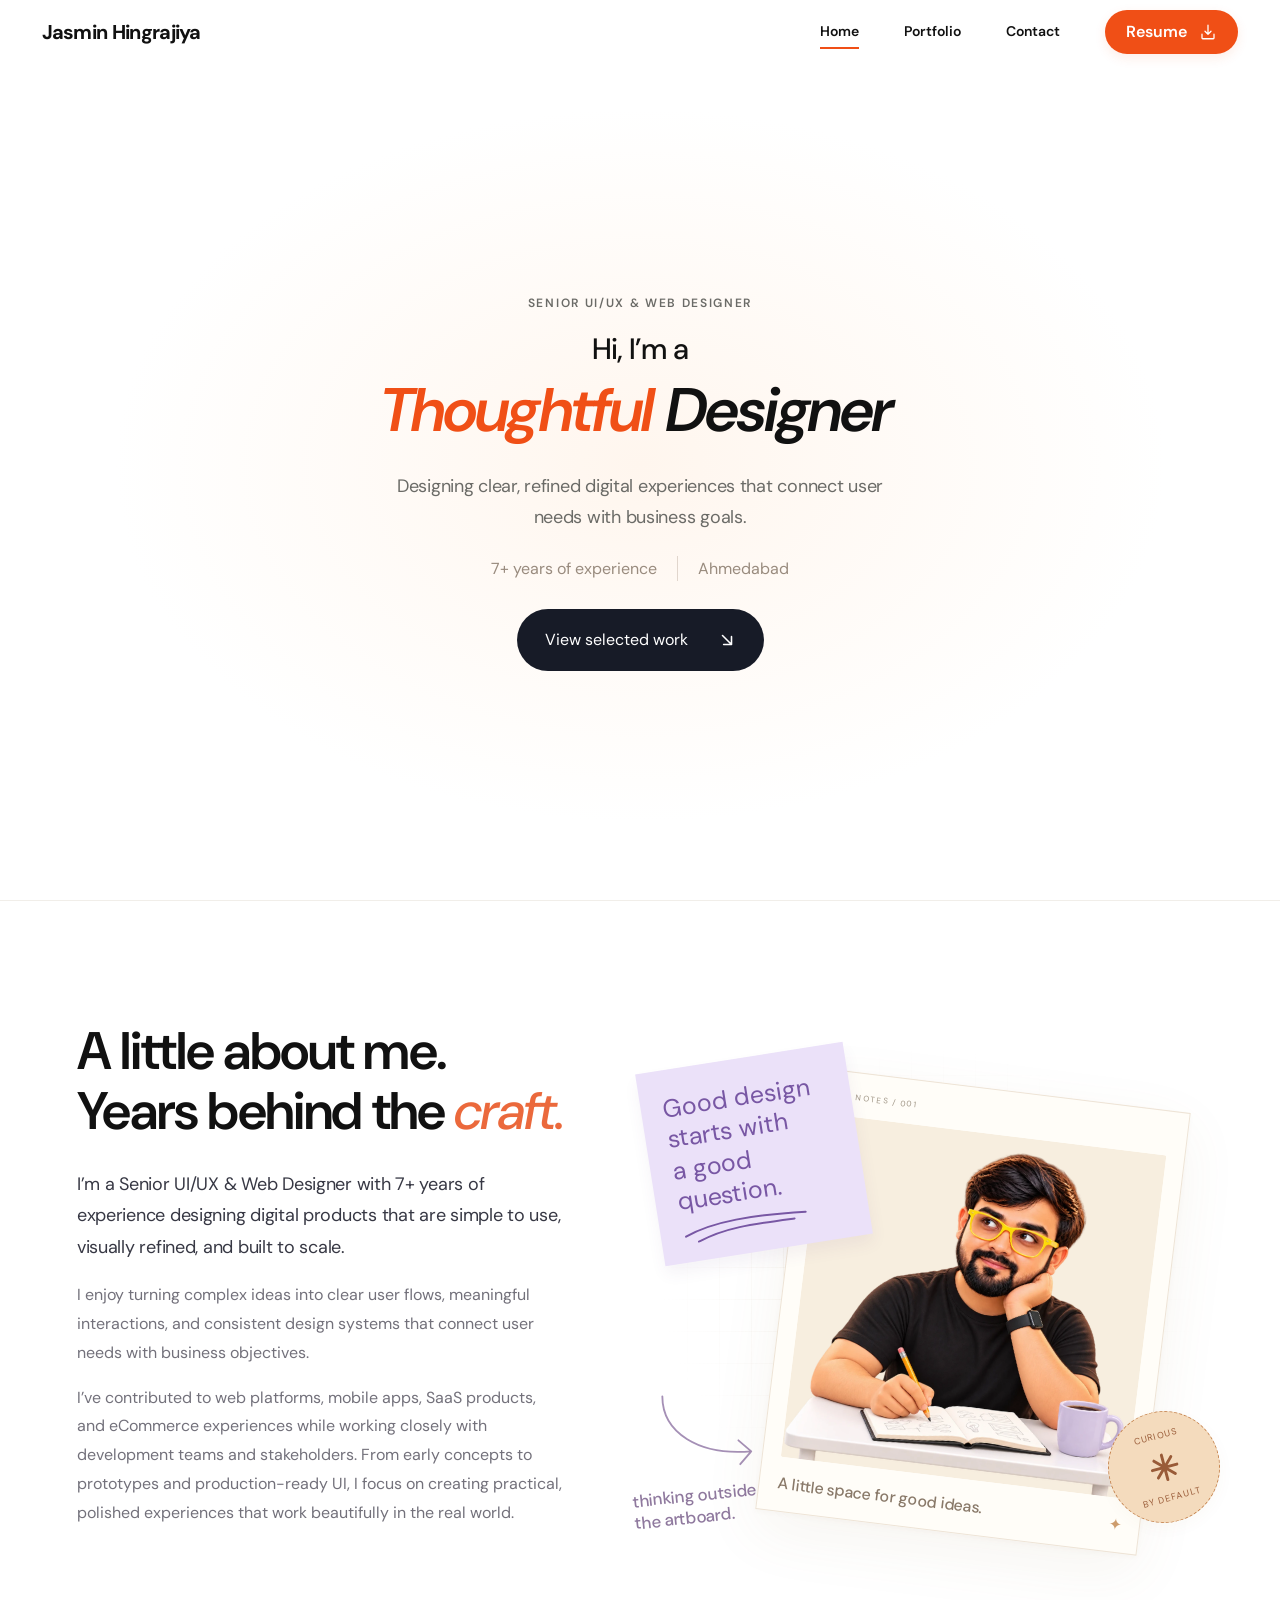
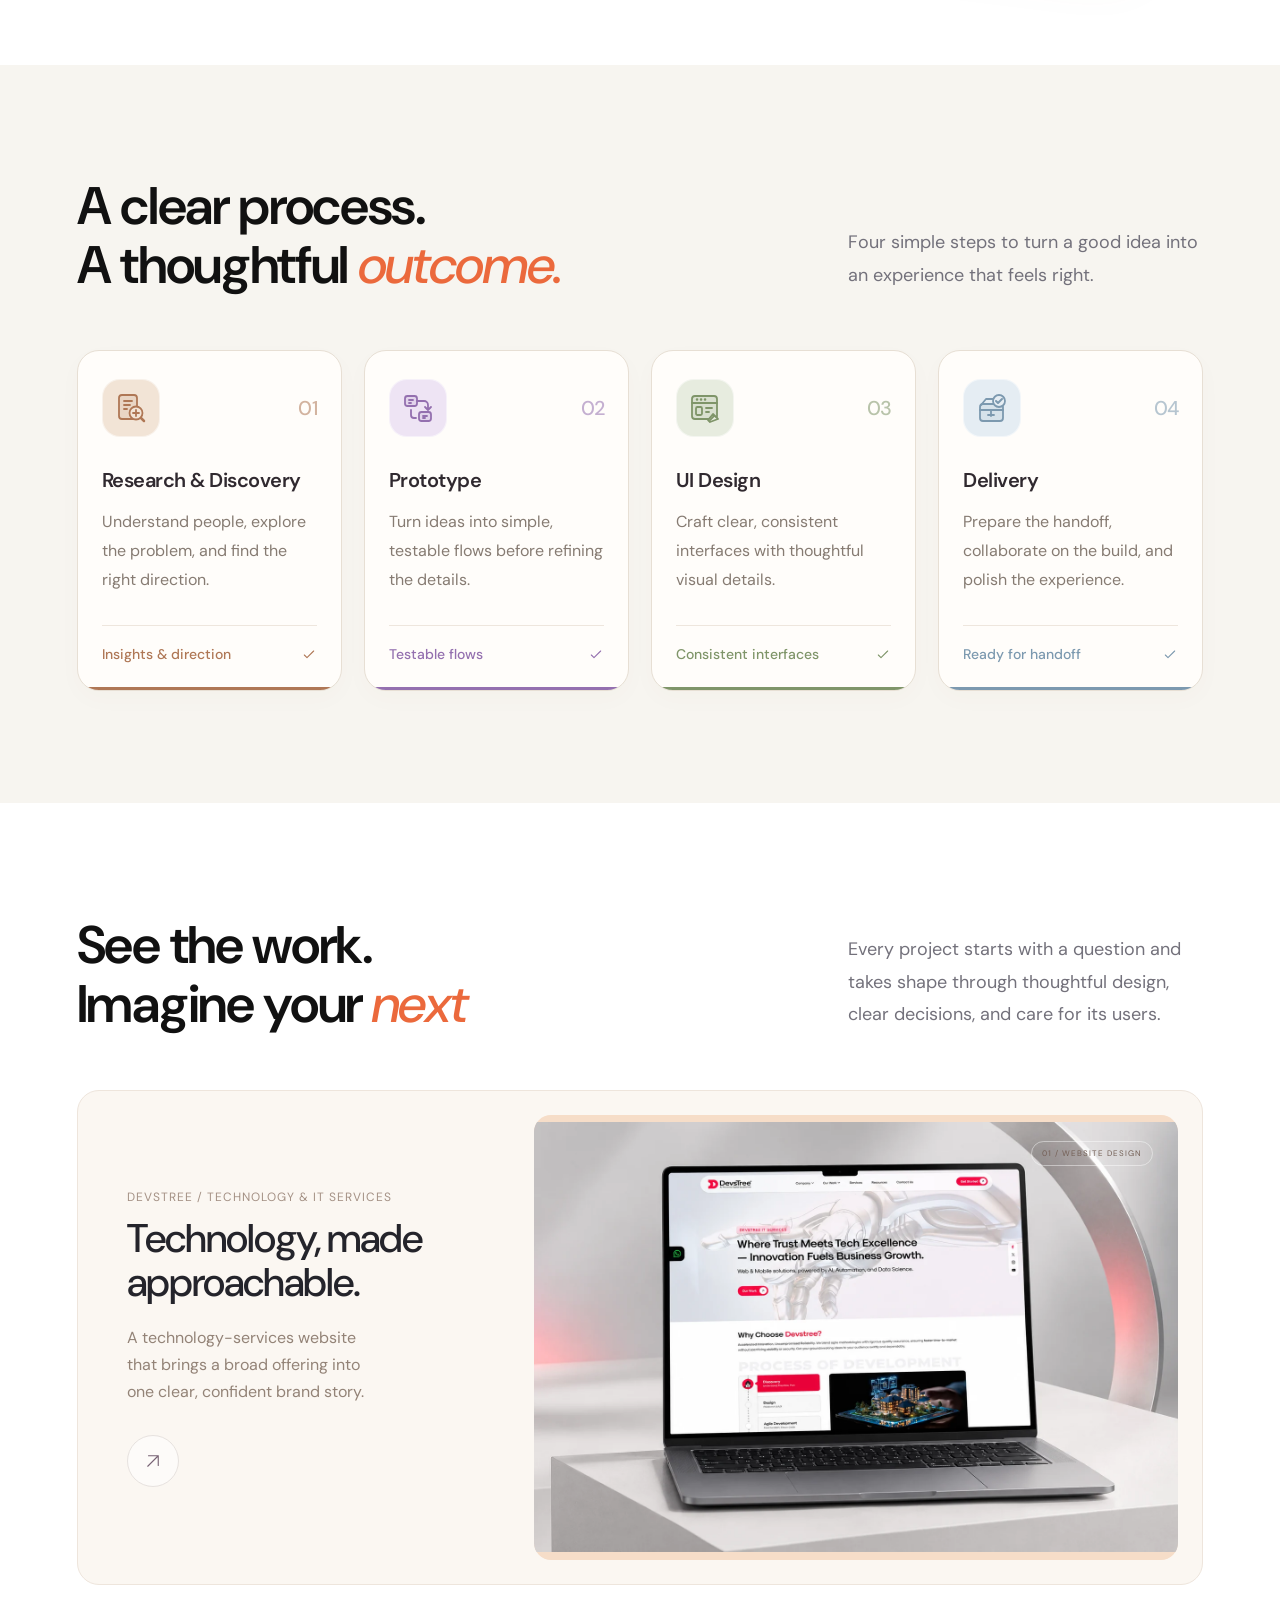
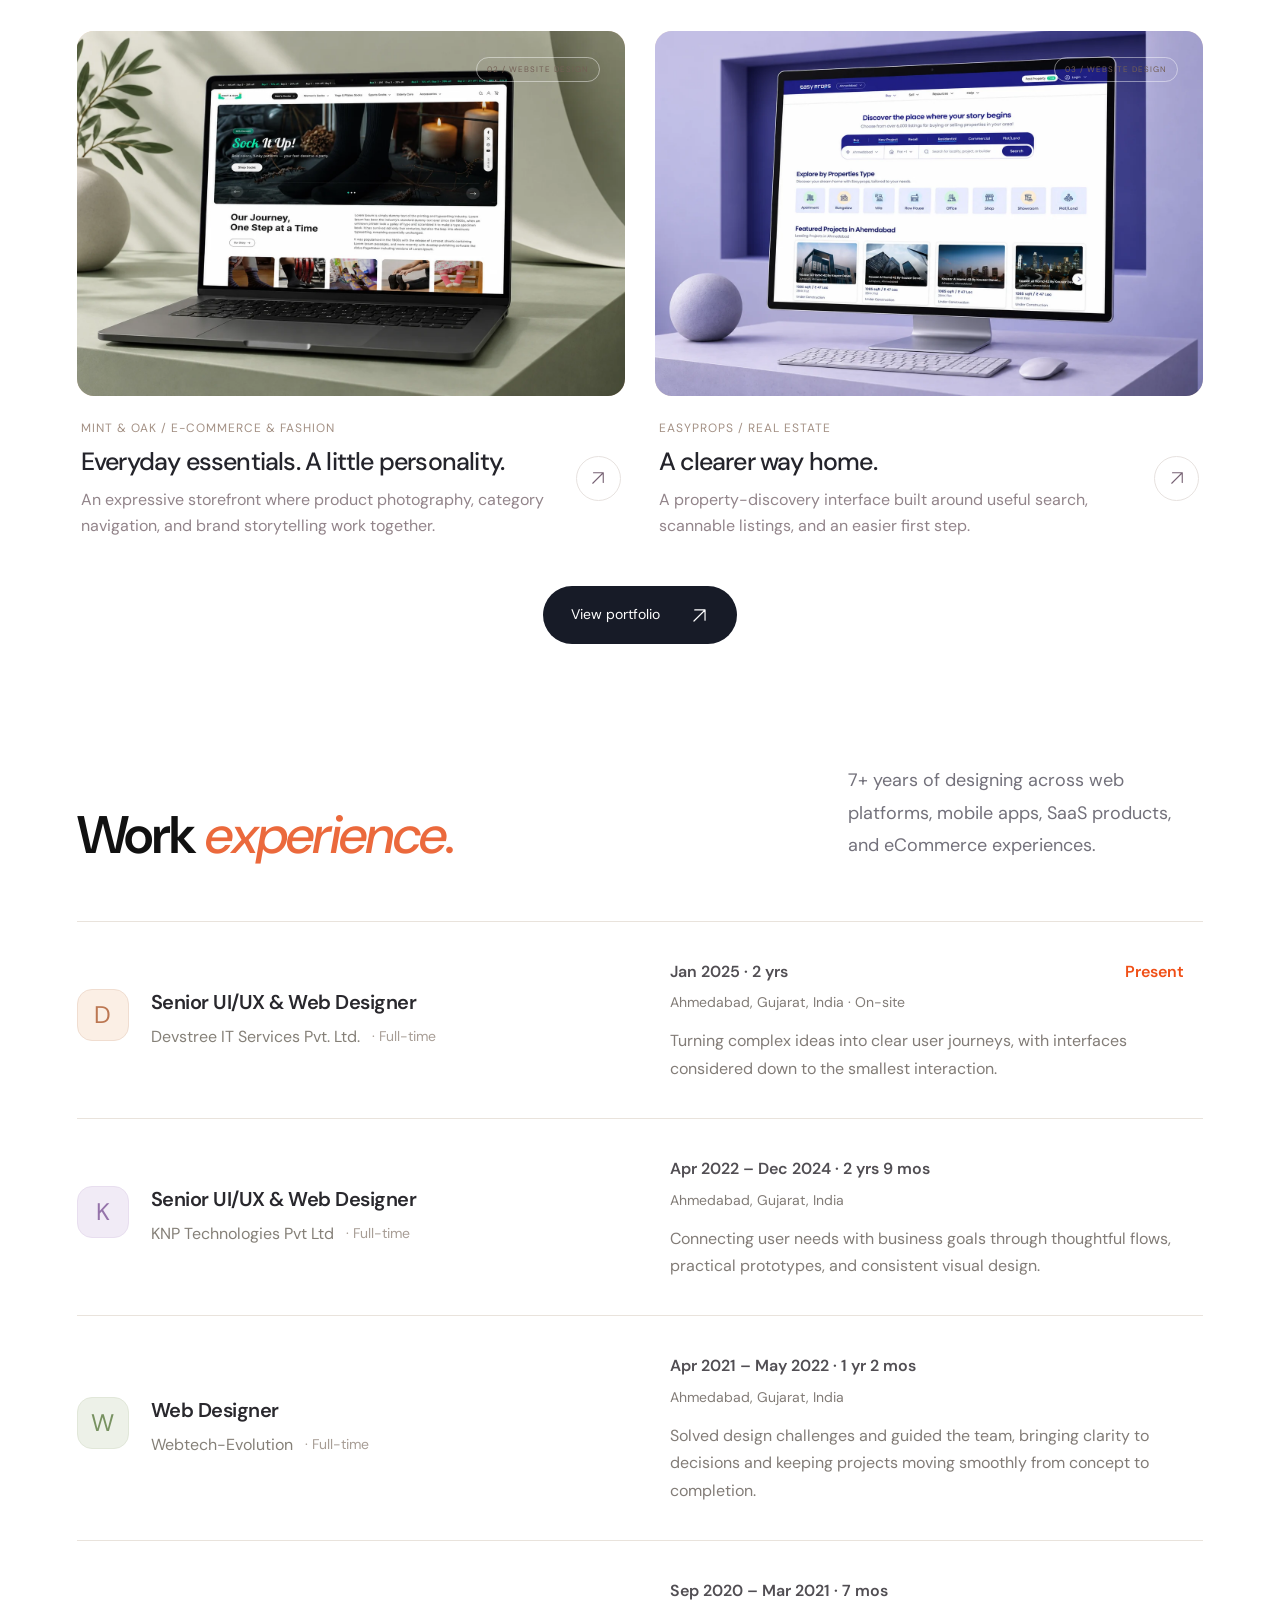
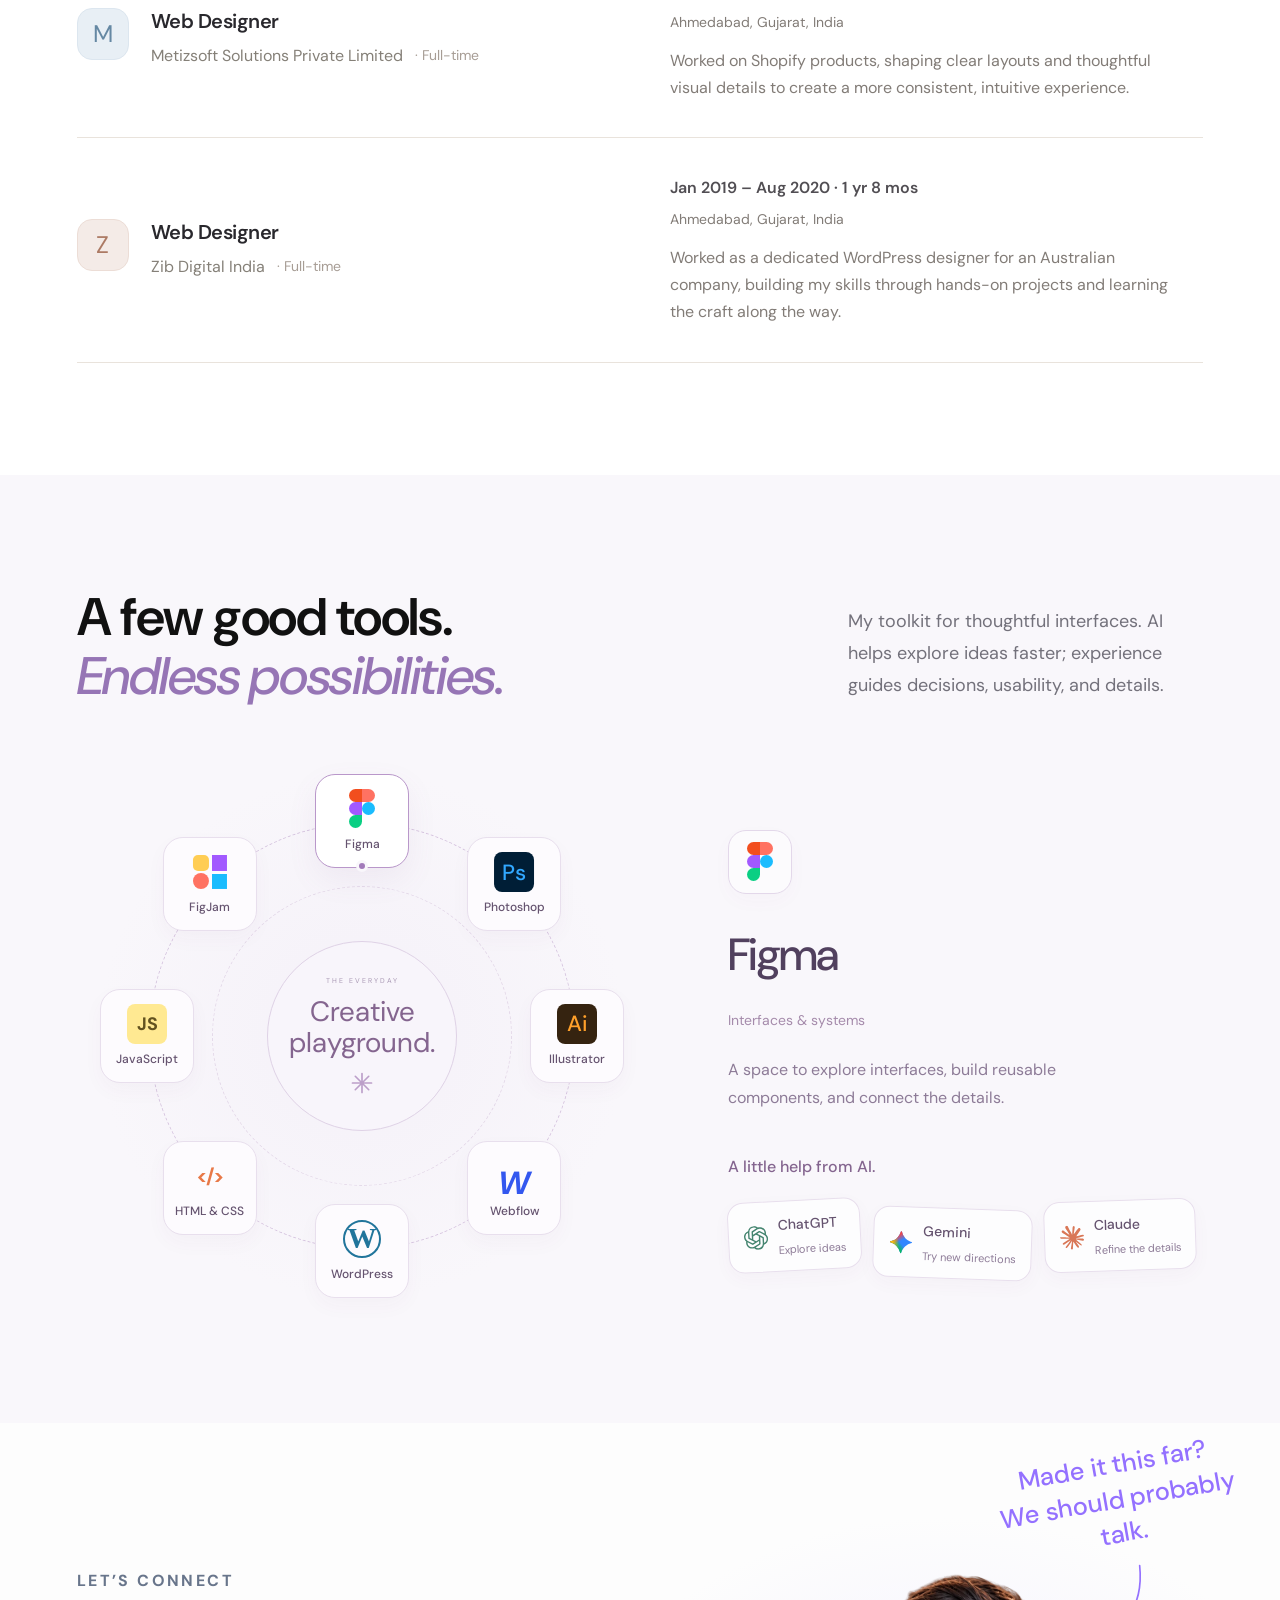
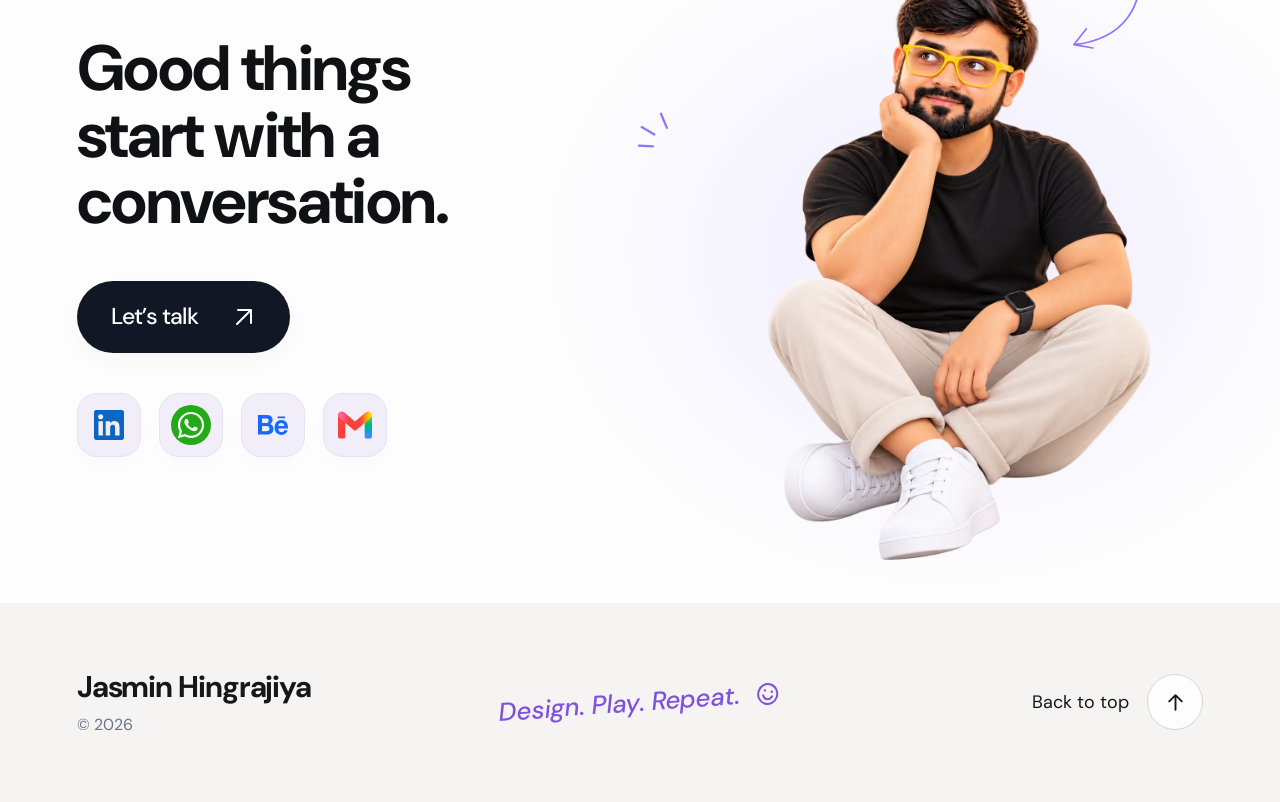
==== commit cd38b036: "Replace demo portfolio with eleven supplied website projects and device mockups" ====
--- a/index.html
+++ b/index.html
@@ -110,16 +110,16 @@
           <div class="section-heading reveal"><h2 id="projects-title" class="section-title">See the work.<br>Imagine your <em>next</em></h2><p class="body-copy">Every project starts with a question and takes shape through thoughtful design, clear decisions, and care for its users.</p></div>
           <div class="project-grid">
             <article class="project-card featured-project reveal" data-category="web">
-              <div class="project-art portfolio-device-art"><img class="portfolio-device-cover" src="assets/images/projects/jasmin-portfolio-devices.webp" width="1440" height="960" alt="Jasmin Hingrajiya’s personal portfolio website on a laptop and phone" loading="lazy"><button class="project-preview" type="button" data-project="jasmin-portfolio" aria-label="Explore Jasmin’s personal portfolio project"><span class="cover-action" aria-hidden="true">View<br>project <svg aria-hidden="true" width="18" height="18" viewBox="0 0 24 24" fill="none"><path d="M5 19 19 5M6 5h13v13" stroke="currentColor" stroke-width="1.5" stroke-linecap="round" stroke-linejoin="round"/></svg></span></button><span class="cover-index">01 / PERSONAL PROJECT</span></div>
-              <div class="project-meta"><div><p class="project-type">Responsive website / Personal project</p><h3>A personal website.<br>A clear next step.</h3><p>Personality in the details. Clarity in every next step—from first impression to project enquiry.</p></div><button type="button" class="project-open" data-project="jasmin-portfolio" aria-label="Read the personal portfolio project story"><svg aria-hidden="true" width="18" height="18" viewBox="0 0 24 24" fill="none"><path d="M5 19 19 5M6 5h13v13" stroke="currentColor" stroke-width="1.5" stroke-linecap="round" stroke-linejoin="round"/></svg></button></div>
+              <div class="project-art portfolio-device-art"><img class="portfolio-device-cover" src="assets/images/projects/devstree-cover.webp" width="1440" height="960" alt="DevsTree website presented on a realistic device." loading="lazy"><button class="project-preview" type="button" data-project="devstree" aria-label="Explore DevsTree website design"><span class="cover-action" aria-hidden="true">View<br>project <svg aria-hidden="true" width="18" height="18" viewBox="0 0 24 24" fill="none"><path d="M5 19 19 5M6 5h13v13" stroke="currentColor" stroke-width="1.5" stroke-linecap="round" stroke-linejoin="round"/></svg></span></button><span class="cover-index">01 / WEBSITE DESIGN</span></div>
+              <div class="project-meta"><div><p class="project-type">DevsTree / Technology &amp; IT Services</p><h3>Technology, made approachable.</h3><p>A technology-services website that brings a broad offering into one clear, confident brand story.</p></div><button type="button" class="project-open" data-project="devstree" aria-label="Read DevsTree project details"><svg aria-hidden="true" width="18" height="18" viewBox="0 0 24 24" fill="none"><path d="M5 19 19 5M6 5h13v13" stroke="currentColor" stroke-width="1.5" stroke-linecap="round" stroke-linejoin="round"/></svg></button></div>
             </article>
             <article class="project-card reveal" data-category="web">
-              <div class="project-art focus-art"><button class="project-preview" type="button" data-project="space" aria-label="Open Little Space project preview"><span class="cover-action" aria-hidden="true">View<br>concept <svg aria-hidden="true" width=".85em" height=".85em" viewBox="0 0 24 24" fill="none" style="vertical-align:-.08em"><path d="M5 19 19 5M6 5h13v13" stroke="currentColor" stroke-width="1.6" stroke-linecap="round" stroke-linejoin="round"/></svg></span></button><span class="cover-index" aria-hidden="true">02 / CONCEPT</span><div class="art-content" aria-hidden="true"><span class="art-caption">make room for what matters.</span><div class="focus-window"><div class="mock-header"><b>little space<span><svg aria-hidden="true" width="1em" height="1em" viewBox="0 0 80 80" fill="none"><path d="M40 8v64M8 40h64M17 17l46 46M17 63l46-46" stroke="currentColor" stroke-width="9" stroke-linecap="round"/></svg></span></b><span>Your day, thoughtfully.</span></div><div class="focus-body"><span class="mock-pill">MONDAY / A FRESH START</span><h4>A little less noise.<br>A little more focus.</h4><div class="task-line"><i>✓</i> Start with one good idea <span>Today</span></div><div class="task-line"><i></i> Make something meaningful <span>Next</span></div><div class="task-line"><i></i> Take a little break <span>Later</span></div></div></div><span class="focus-orb"><svg aria-hidden="true" width="1em" height="1em" viewBox="0 0 80 80" fill="none"><path d="M40 8v64M8 40h64M17 17l46 46M17 63l46-46" stroke="currentColor" stroke-width="9" stroke-linecap="round"/></svg></span></div>
-              </div><div class="project-meta"><div><p class="project-type">Web experience / Concept</p><h3>A little space to focus.</h3><p>A calmer home for ideas, priorities, and everyday work.</p></div><button type="button" class="project-open" data-project="space" aria-label="Explore Little Space workspace concept"><svg aria-hidden="true" width="18" height="18" viewBox="0 0 24 24" fill="none"><path d="M5 19 19 5M6 5h13v13" stroke="currentColor" stroke-width="1.5" stroke-linecap="round" stroke-linejoin="round"/></svg></button></div>
+              <div class="project-art portfolio-device-art"><img class="portfolio-device-cover" src="assets/images/projects/mint-and-oak-cover.webp" width="1440" height="960" alt="Mint &amp; Oak website presented on a realistic device." loading="lazy"><button class="project-preview" type="button" data-project="mint-and-oak" aria-label="Explore Mint &amp; Oak website design"><span class="cover-action" aria-hidden="true">View<br>project <svg aria-hidden="true" width="18" height="18" viewBox="0 0 24 24" fill="none"><path d="M5 19 19 5M6 5h13v13" stroke="currentColor" stroke-width="1.5" stroke-linecap="round" stroke-linejoin="round"/></svg></span></button><span class="cover-index">02 / WEBSITE DESIGN</span></div>
+              <div class="project-meta"><div><p class="project-type">Mint &amp; Oak / E-commerce &amp; Fashion</p><h3>Everyday essentials. A little personality.</h3><p>An expressive storefront where product photography, category navigation, and brand storytelling work together.</p></div><button type="button" class="project-open" data-project="mint-and-oak" aria-label="Read Mint &amp; Oak project details"><svg aria-hidden="true" width="18" height="18" viewBox="0 0 24 24" fill="none"><path d="M5 19 19 5M6 5h13v13" stroke="currentColor" stroke-width="1.5" stroke-linecap="round" stroke-linejoin="round"/></svg></button></div>
             </article>
-            <article class="project-card reveal" data-category="experiment">
-              <div class="project-art market-art"><button class="project-preview" type="button" data-project="daily" aria-label="Open Daily project preview"><span class="cover-action" aria-hidden="true">View<br>concept <svg aria-hidden="true" width=".85em" height=".85em" viewBox="0 0 24 24" fill="none" style="vertical-align:-.08em"><path d="M5 19 19 5M6 5h13v13" stroke="currentColor" stroke-width="1.6" stroke-linecap="round" stroke-linejoin="round"/></svg></span></button><span class="cover-index" aria-hidden="true">03 / CONCEPT</span><div class="art-content" aria-hidden="true"><div class="market-copy"><span class="art-caption">fresh thinking.</span><h4>Good food.<br>Good mood.</h4><span class="mock-pill">An everyday shopping experiment <svg aria-hidden="true" width=".85em" height=".85em" viewBox="0 0 24 24" fill="none" style="vertical-align:-.08em"><path d="M5 19 19 5M6 5h13v13" stroke="currentColor" stroke-width="1.6" stroke-linecap="round" stroke-linejoin="round"/></svg></span></div><div class="phone-mock"><div class="phone-island"></div><div class="phone-header">daily<span><svg aria-hidden="true" width="1em" height="1em" viewBox="0 0 80 80" fill="none"><path d="M40 8v64M8 40h64M17 17l46 46M17 63l46-46" stroke="currentColor" stroke-width="9" stroke-linecap="round"/></svg></span></div><small>A little goodness, delivered.</small><div class="fruit-illustration"><span></span><i></i><b></b></div><strong>Fresh picks for you</strong><div class="phone-products"><div><span>◒</span><small>Seasonal fruit</small></div><div><span><svg aria-hidden="true" width="1em" height="1em" viewBox="0 0 80 80" fill="none"><path d="M40 8v64M8 40h64M17 17l46 46M17 63l46-46" stroke="currentColor" stroke-width="9" stroke-linecap="round"/></svg></span><small>Fresh greens</small></div></div><div class="phone-nav"><span></span><span></span><span></span><span></span></div></div><span class="market-doodle">a fresh perspective.</span></div>
-              </div><div class="project-meta"><div><p class="project-type">Interaction experiment / Concept</p><h3>Everyday, a little better.</h3><p>Exploring a playful, friendly way to discover fresh food.</p></div><button type="button" class="project-open" data-project="daily" aria-label="Explore Daily shopping concept"><svg aria-hidden="true" width="18" height="18" viewBox="0 0 24 24" fill="none"><path d="M5 19 19 5M6 5h13v13" stroke="currentColor" stroke-width="1.5" stroke-linecap="round" stroke-linejoin="round"/></svg></button></div>
+            <article class="project-card reveal" data-category="web">
+              <div class="project-art portfolio-device-art"><img class="portfolio-device-cover" src="assets/images/projects/easyprops-cover.webp" width="1440" height="960" alt="EasyProps website presented on a realistic device." loading="lazy"><button class="project-preview" type="button" data-project="easyprops" aria-label="Explore EasyProps website design"><span class="cover-action" aria-hidden="true">View<br>project <svg aria-hidden="true" width="18" height="18" viewBox="0 0 24 24" fill="none"><path d="M5 19 19 5M6 5h13v13" stroke="currentColor" stroke-width="1.5" stroke-linecap="round" stroke-linejoin="round"/></svg></span></button><span class="cover-index">03 / WEBSITE DESIGN</span></div>
+              <div class="project-meta"><div><p class="project-type">EasyProps / Real Estate</p><h3>A clearer way home.</h3><p>A property-discovery interface built around useful search, scannable listings, and an easier first step.</p></div><button type="button" class="project-open" data-project="easyprops" aria-label="Read EasyProps project details"><svg aria-hidden="true" width="18" height="18" viewBox="0 0 24 24" fill="none"><path d="M5 19 19 5M6 5h13v13" stroke="currentColor" stroke-width="1.5" stroke-linecap="round" stroke-linejoin="round"/></svg></button></div>
             </article>
           </div>
           <div class="portfolio-cta reveal"><a id="view-portfolio" class="portfolio-button" href="portfolio.html">View portfolio <svg aria-hidden="true" width="19" height="19" viewBox="0 0 24 24" fill="none"><path d="M5 19 19 5M6 5h13v13" stroke="currentColor" stroke-width="1.5" stroke-linecap="round" stroke-linejoin="round"/></svg></a></div>
@@ -231,7 +231,8 @@
       <h3>The idea</h3><p id="case-study-idea"></p>
       <h3>The design direction</h3><p id="case-study-direction"></p>
       <ul id="case-study-scope" class="case-study-scope" aria-label="Project scope" hidden></ul>
-      <div id="case-study-outcome" hidden><h3>The experience</h3><p></p></div>
+      <div id="case-study-outcome" hidden><h3>Design focus</h3><p></p></div>
+      <a id="case-study-original" class="text-link" target="_blank" rel="noopener noreferrer" hidden>View full-page design ↗</a>
       <a id="case-study-website" class="text-link" hidden>Explore the website ↗</a>
       <p class="sample-note">Independent design concept. This preview explores a design direction and is not presented as a commissioned client project.</p>
       <a class="text-link" id="case-study-contact" href="contact.html#contact-form">Discuss a similar project <svg aria-hidden="true" width=".85em" height=".85em" viewBox="0 0 24 24" fill="none" style="vertical-align:-.08em"><path d="M5 19 19 5M6 5h13v13" stroke="currentColor" stroke-width="1.6" stroke-linecap="round" stroke-linejoin="round"/></svg></a>
@@ -254,53 +255,73 @@
     <script id="portfolio-catalog" type="application/json">
 [
   {
-    "id": "jasmin-portfolio",
-    "brand": "Jasmin Hingrajiya",
-    "title": "A personal website. A clear next step.",
-    "industry": "Personal portfolio",
-    "discipline": "Responsive web design",
-    "summary": "A portfolio with personality, considered details, and a clear path from first impression to project enquiry.",
-    "idea": "Help prospective clients understand the designer, explore the work, and start a useful conversation without hunting for the next step. This is my personal portfolio website.",
-    "direction": "A restrained orange-and-black identity, expressive character illustrations, and responsive layouts bring personality to the work. Clear page navigation, project categories, and a direct contact form keep the experience practical.",
-    "outcome": "A working three-page website with responsive layouts, filterable project previews, reduced-motion support, and an email-connected enquiry form.",
+    "id": "devstree",
+    "brand": "DevsTree",
+    "title": "DevsTree — Technology, made approachable.",
+    "industry": "Technology & IT Services",
+    "discipline": "Website design",
+    "summary": "A technology-services website that brings a broad offering into one clear, confident brand story.",
+    "idea": "Help prospective partners understand the company’s technology offering and find a clear route to exploring the work or starting a conversation.",
+    "direction": "A sculptural robotic-hand hero establishes the technology theme. A restrained red accent, floating navigation, and a visible process section create structure around a broad service offering.",
+    "outcome": "Brand presence, service discovery, and a clear first point of contact.",
     "scope": [
-      "UI/UX design",
-      "Responsive web design",
-      "Frontend implementation"
+      "Website UI Design",
+      "Service Presentation",
+      "Visual Hierarchy"
     ],
     "sample": false,
-    "label": "Personal project",
+    "label": "Website design",
     "art": "devices",
     "category": "Website Design",
-    "image": "assets/images/projects/jasmin-portfolio-devices.webp",
-    "imageAlt": "Jasmin Hingrajiya’s portfolio website presented on a laptop and phone.",
-    "website": "index.html"
+    "image": "assets/images/projects/devstree-cover.webp",
+    "imageAlt": "DevsTree website presented on a realistic device.",
+    "originalDesign": "assets/images/projects/devstree-full.webp"
   },
   {
-    "id": "space",
-    "brand": "Little Space",
-    "title": "A little space to focus.",
-    "industry": "SaaS",
-    "discipline": "Product design",
-    "summary": "Tools that make room for focus.",
-    "idea": "A demo exploration of a clearer, more welcoming saas experience. Replace this entry with your own project story.",
-    "direction": "A simple hierarchy, a considered palette, and useful interactions. The artwork is a layout preview, ready for your actual project visuals.",
-    "sample": true,
-    "art": "focus",
-    "category": "Website Design"
+    "id": "easyprops",
+    "brand": "EasyProps",
+    "title": "EasyProps — A clearer way home.",
+    "industry": "Real Estate",
+    "discipline": "Website design",
+    "summary": "A property-discovery interface built around useful search, scannable listings, and an easier first step.",
+    "idea": "Make a large property offering easier to approach by putting location, property type, and search at the centre of the experience.",
+    "direction": "Indigo navigation anchors the page while a prominent search module, illustrated property categories, and consistent listing cards give visitors several clear ways to browse.",
+    "outcome": "Search clarity, comparable property information, and organised listing discovery.",
+    "scope": [
+      "Website UI Design",
+      "Property Search",
+      "Listing Design"
+    ],
+    "sample": false,
+    "label": "Website design",
+    "art": "devices",
+    "category": "Website Design",
+    "image": "assets/images/projects/easyprops-cover.webp",
+    "imageAlt": "EasyProps website presented on a realistic device.",
+    "originalDesign": "assets/images/projects/easyprops-full.webp"
   },
   {
-    "id": "daily",
-    "brand": "Daily",
-    "title": "Everyday, a little better.",
-    "industry": "Food & Beverage",
-    "discipline": "Product design",
-    "summary": "Fresh thinking for everyday life.",
-    "idea": "A demo exploration of a clearer, more welcoming food & beverage experience. Replace this entry with your own project story.",
-    "direction": "A simple hierarchy, a considered palette, and useful interactions. The artwork is a layout preview, ready for your actual project visuals.",
-    "sample": true,
-    "art": "food",
-    "category": "Website Design"
+    "id": "mint-and-oak",
+    "brand": "Mint & Oak",
+    "title": "Mint & Oak — Everyday essentials. A little personality.",
+    "industry": "E-commerce & Fashion",
+    "discipline": "Website design",
+    "summary": "An expressive storefront where product photography, category navigation, and brand storytelling work together.",
+    "idea": "Give everyday products a distinctive brand presence while keeping the path into browsing and shopping easy to recognise.",
+    "direction": "A moody photographic hero pairs bold product messaging with green accents. Clear product categories, a visible shop action, and a lighter brand-story section balance atmosphere with usability.",
+    "outcome": "Product discovery, editorial brand character, and a clear invitation to shop.",
+    "scope": [
+      "E-commerce UI Design",
+      "Product Discovery",
+      "Art Direction"
+    ],
+    "sample": false,
+    "label": "Website design",
+    "art": "devices",
+    "category": "Website Design",
+    "image": "assets/images/projects/mint-and-oak-cover.webp",
+    "imageAlt": "Mint & Oak website presented on a realistic device.",
+    "originalDesign": "assets/images/projects/mint-and-oak-full.webp"
   }
 ]
     </script>
--- a/assets/css/global.css
+++ b/assets/css/global.css
@@ -617,3 +617,5 @@
 .case-study-scope li { padding: 6px 12px; border: 1px solid #eadfd5; border-radius: 999px; background: #fff9f4; color: #795f4d; font-size: 13px; }
 #case-study-website { margin: 12px 24px 8px 0; }
 .case-study-dialog [hidden] { display: none !important; }
+
+#case-study-original { margin: 12px 24px 8px 0; }
--- a/assets/css/home.css
+++ b/assets/css/home.css
@@ -2539,3 +2539,5 @@
 
 .portfolio-device-art { background: #f6ddc8; }
 .portfolio-device-cover { display: block; width: 100%; height: 100%; object-fit: contain; }
+
+.project-card:not(.featured-project) .portfolio-device-art { height: auto; aspect-ratio: 3 / 2; }
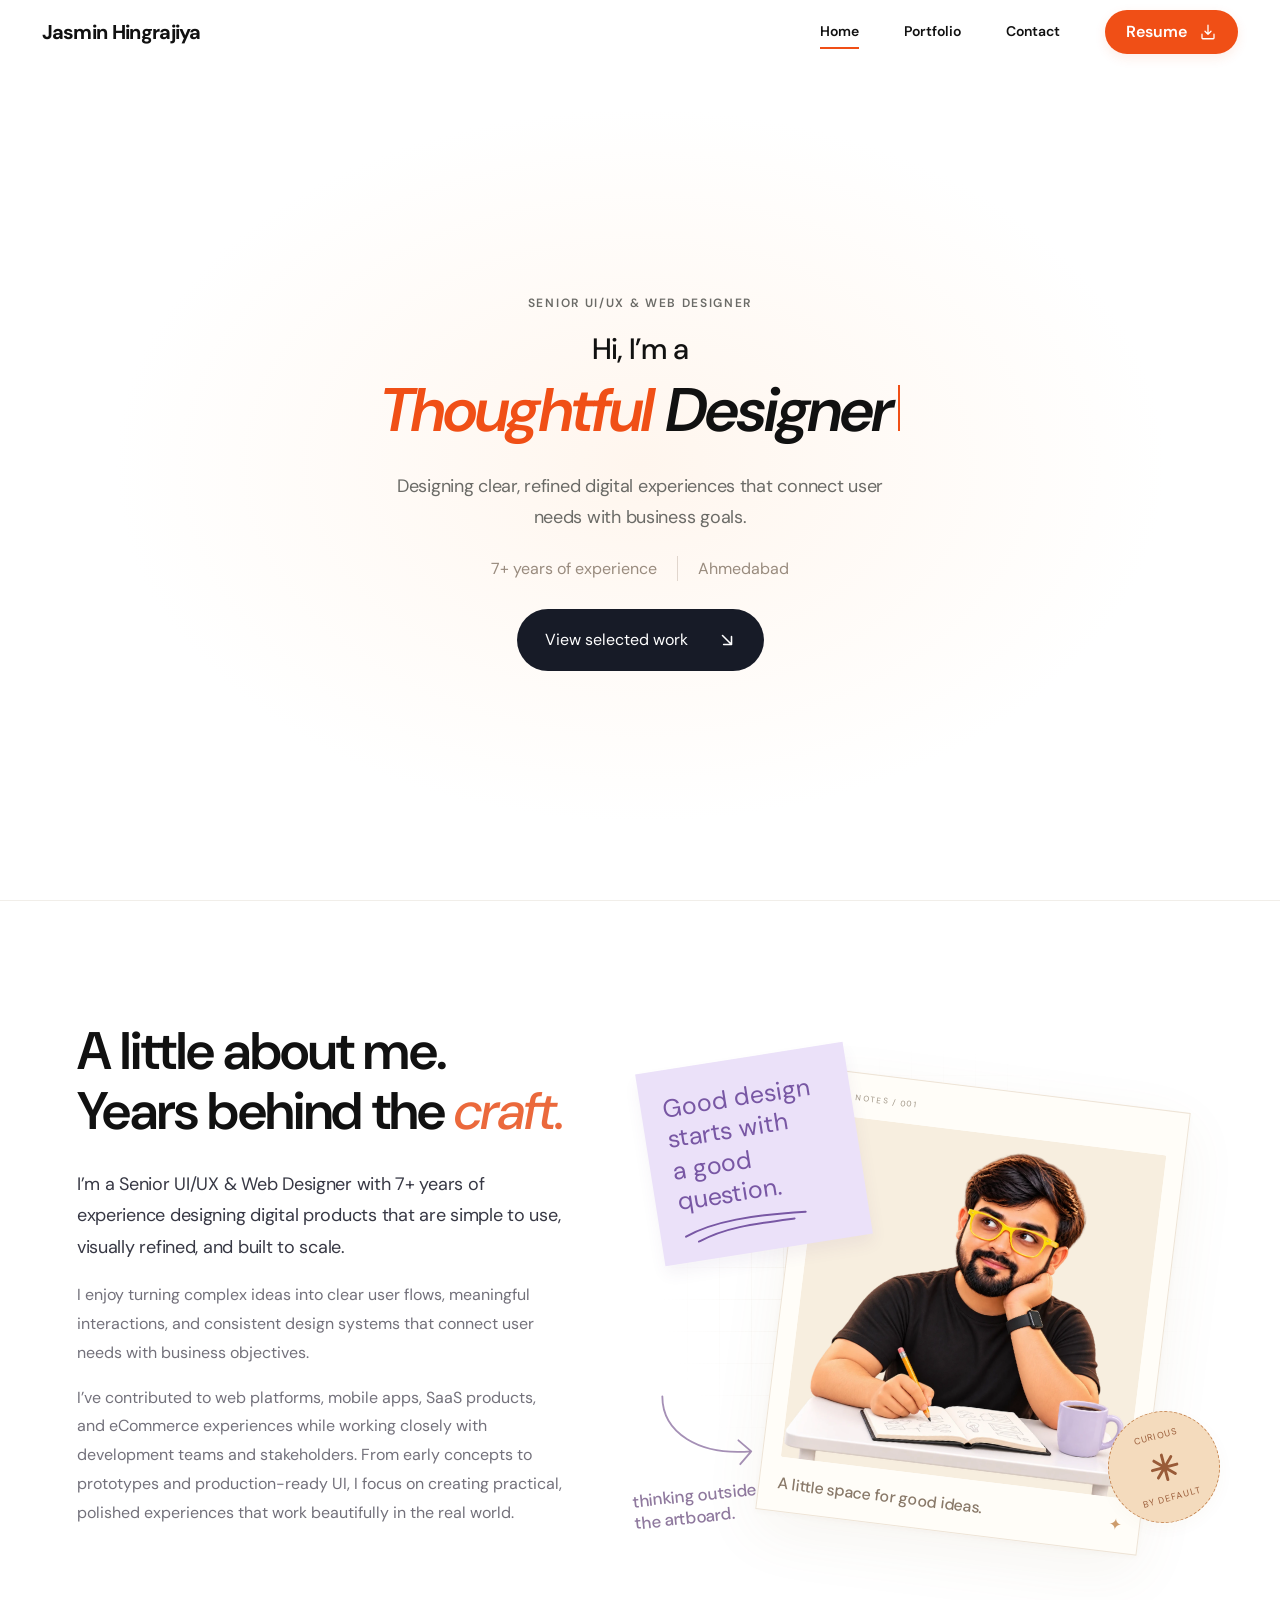
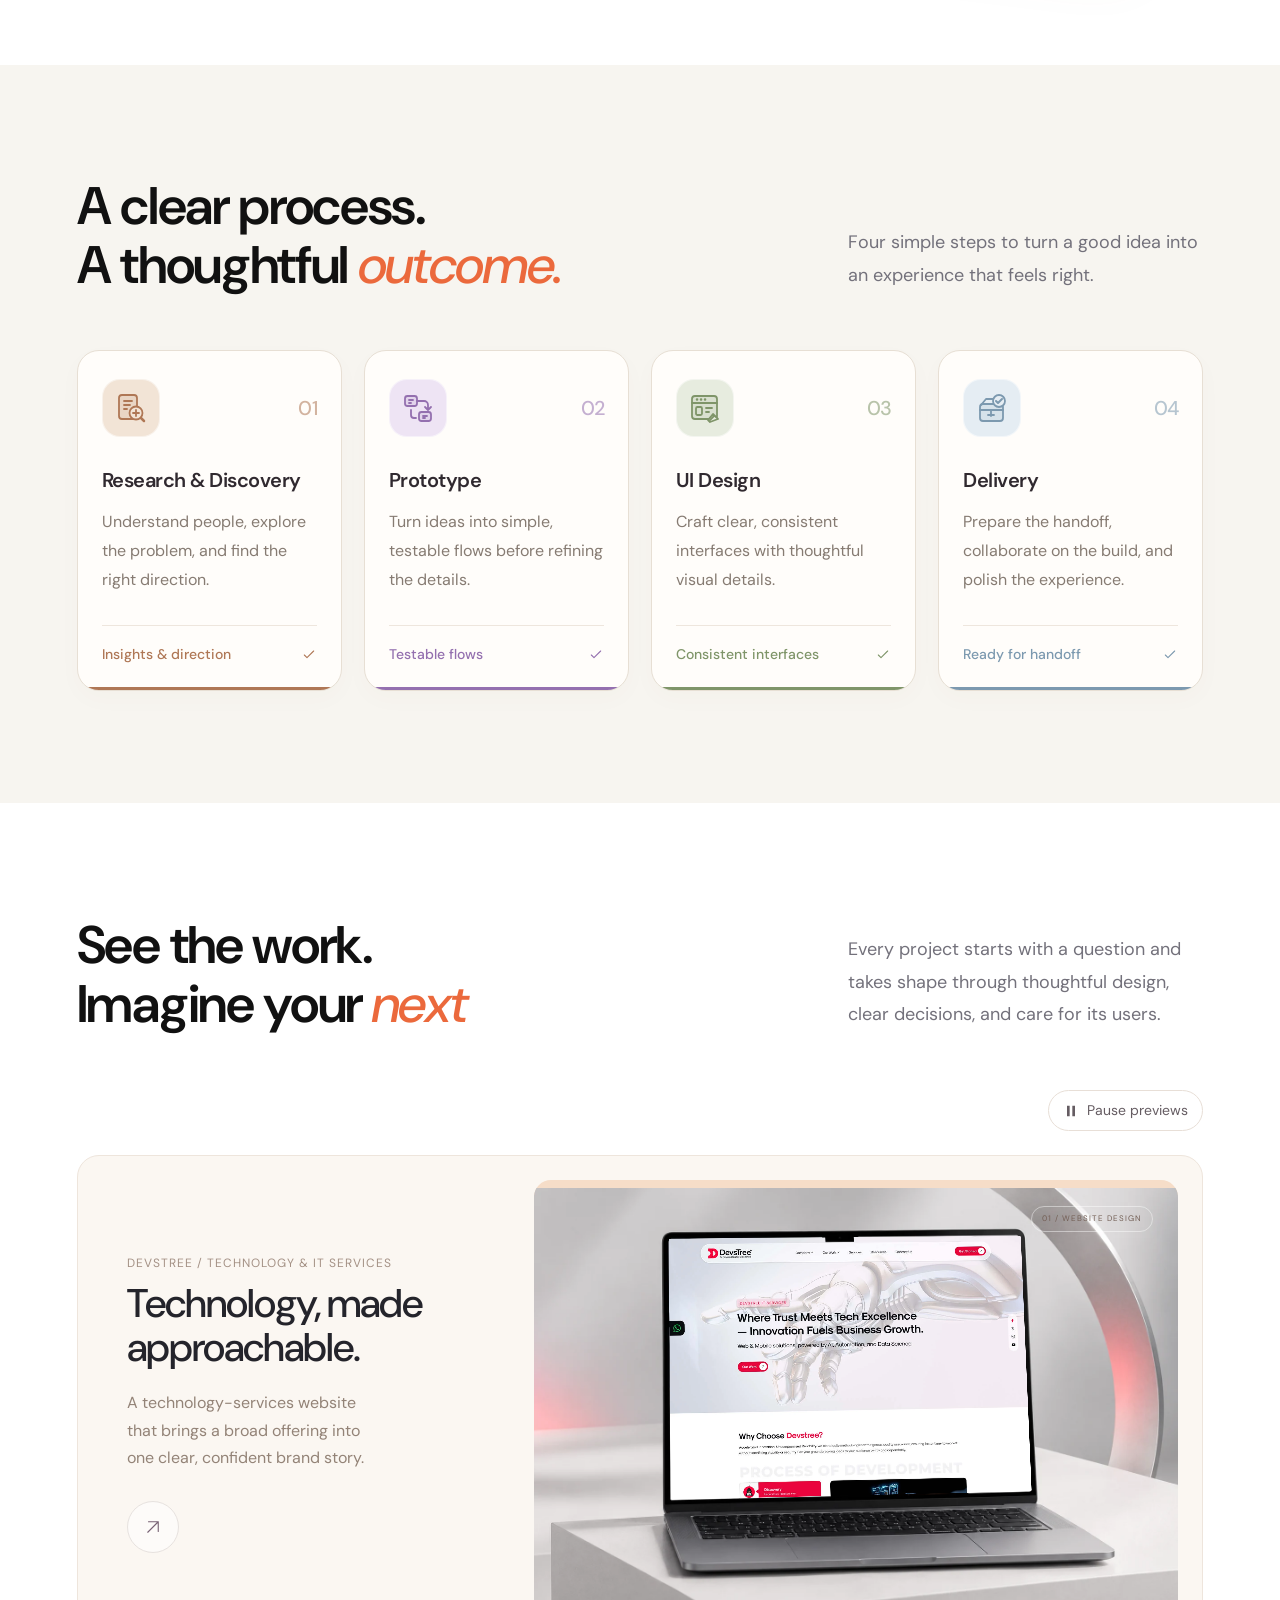
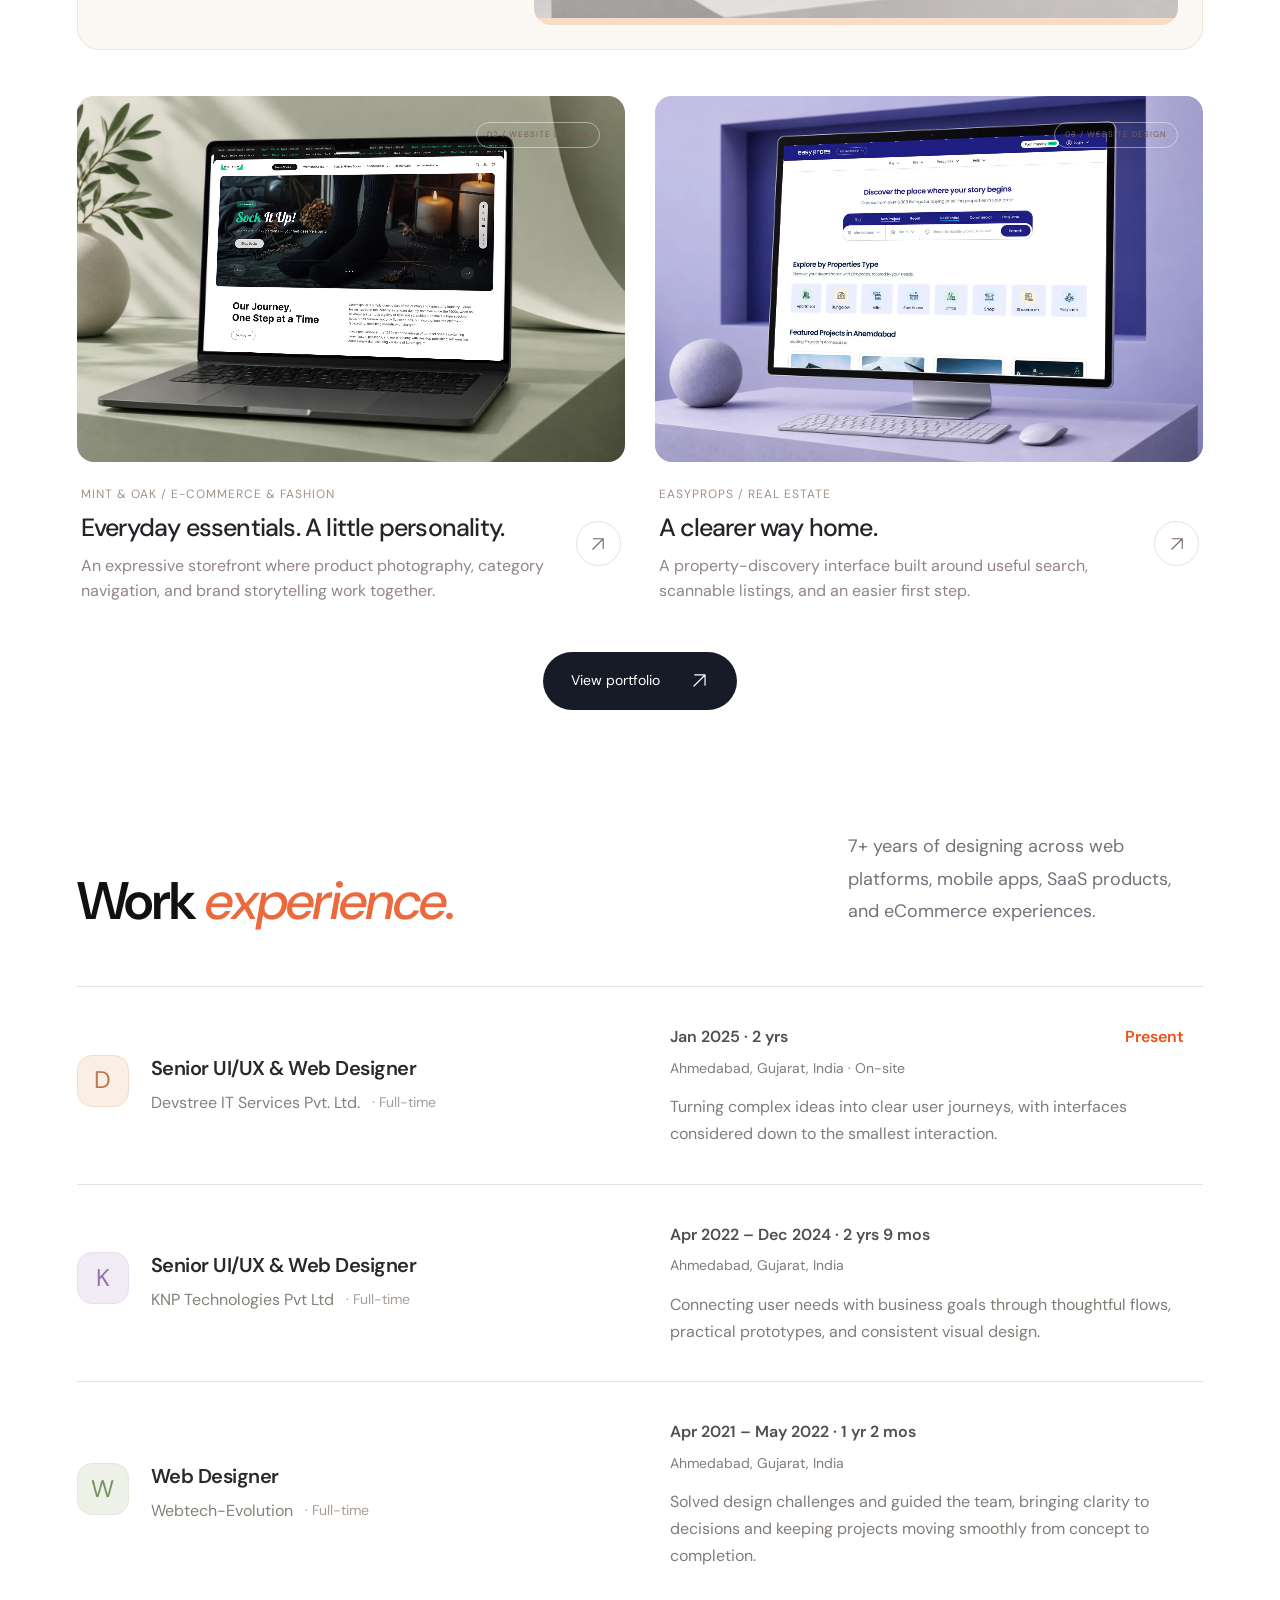
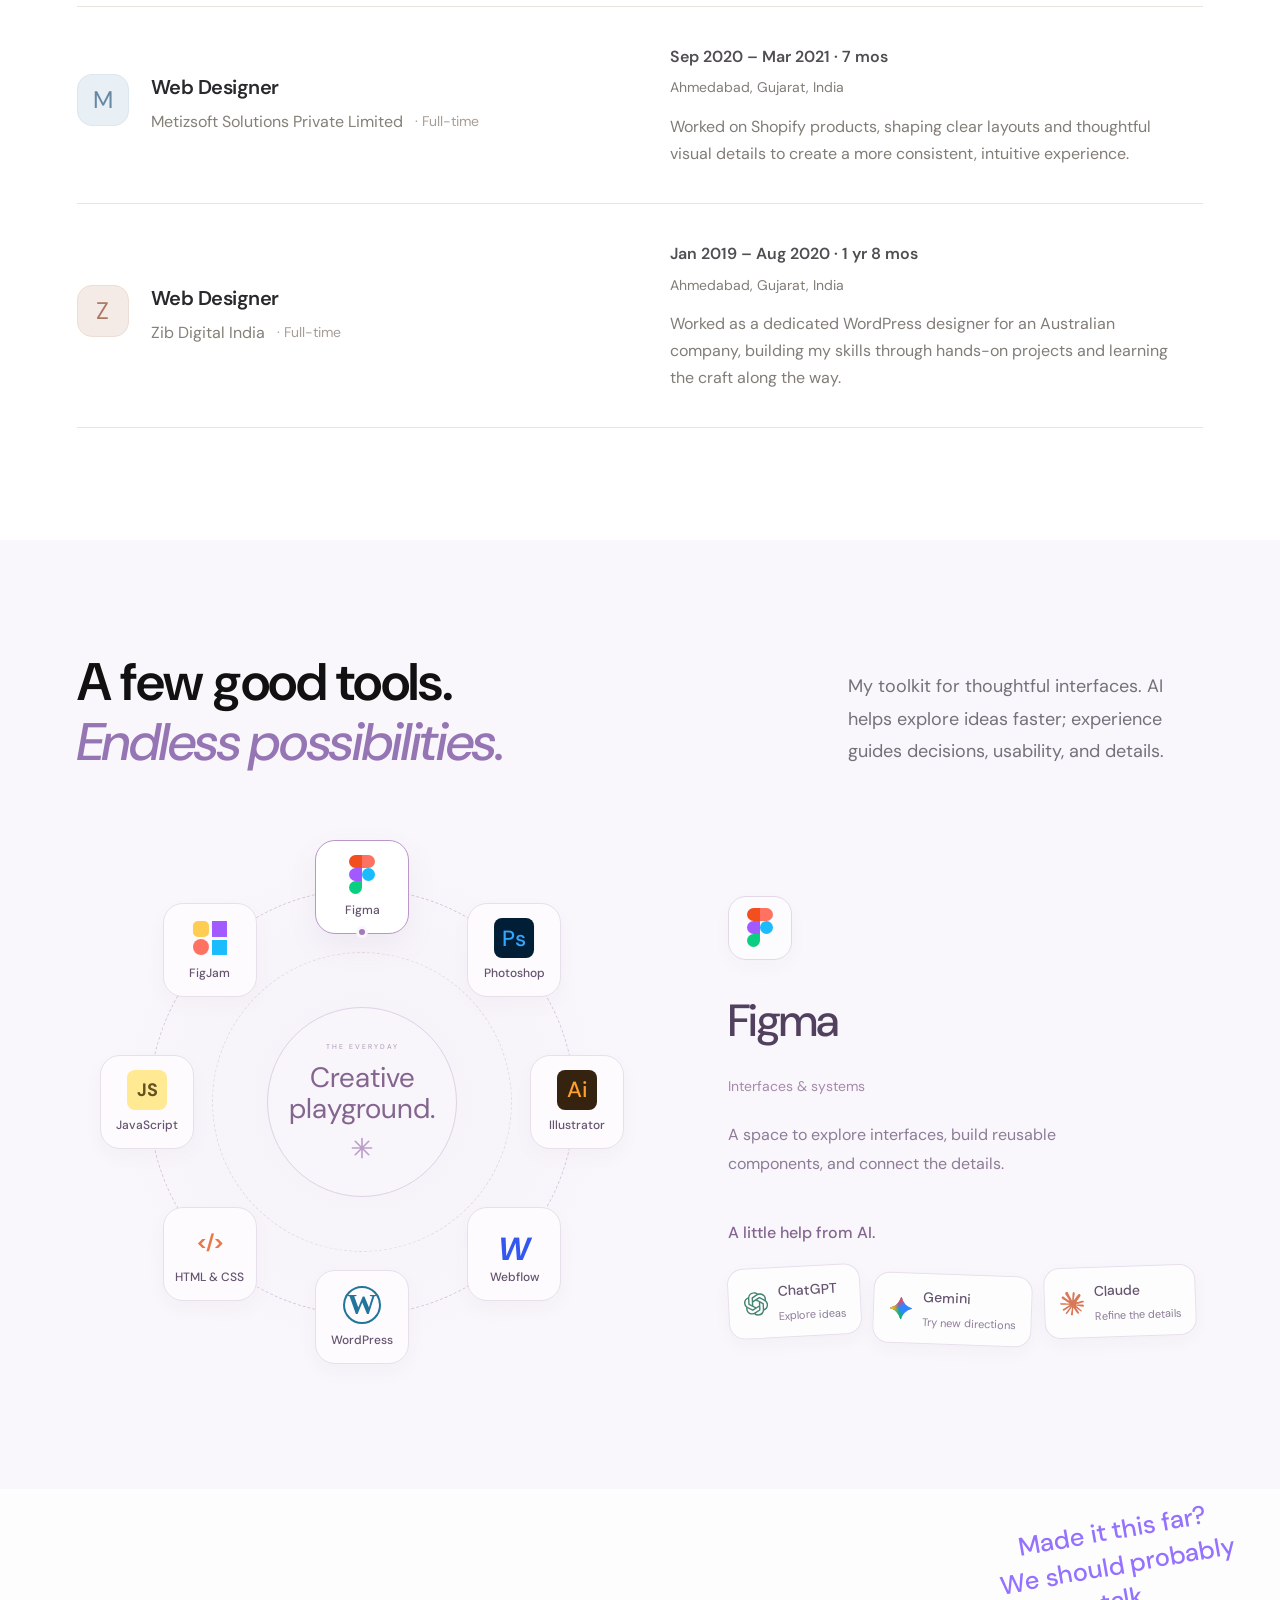
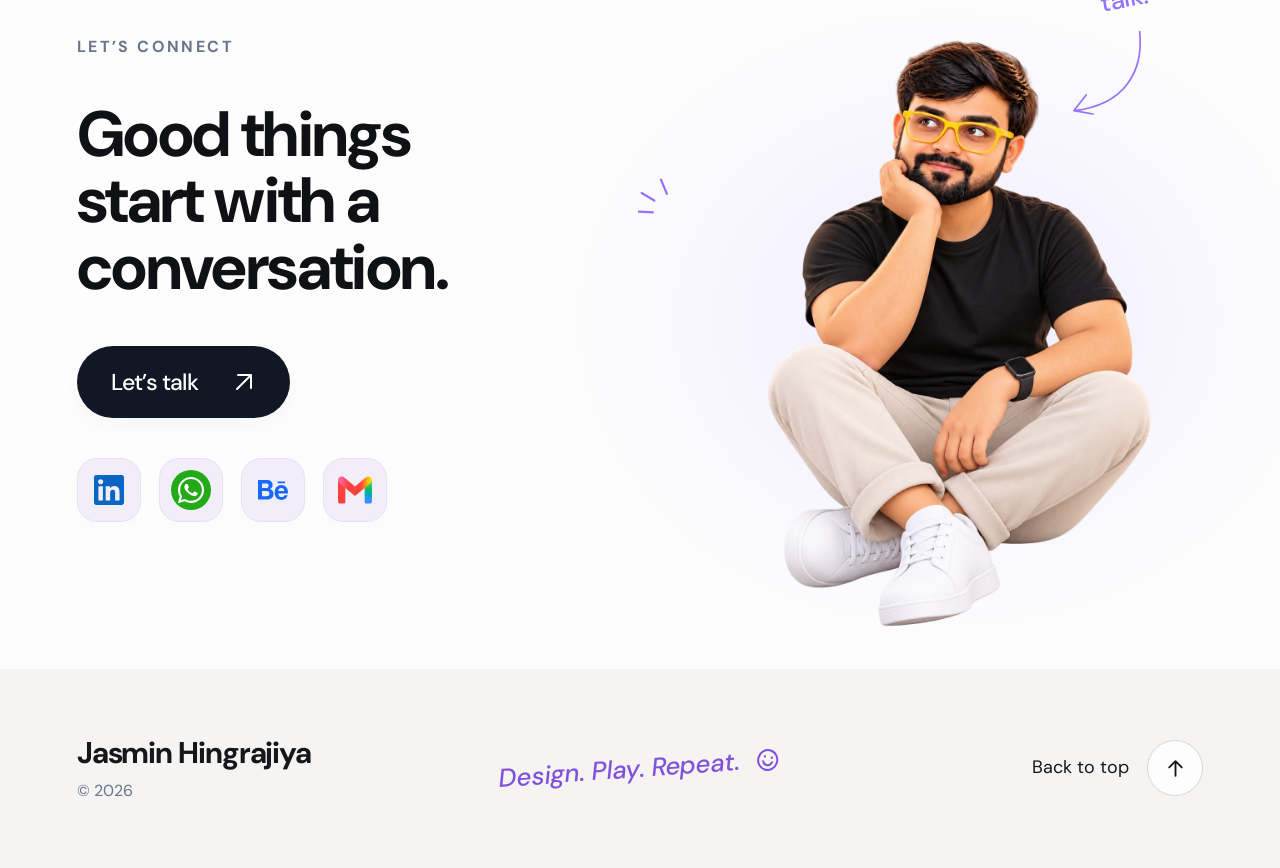
==== commit 86e3529c: "Animate full-page designs inside the eleven unchanged device mockups" ====
--- a/index.html
+++ b/index.html
@@ -108,17 +108,18 @@
       <section id="projects" class="editorial-section portfolio-section" aria-labelledby="projects-title">
         <div class="content-shell">
           <div class="section-heading reveal"><h2 id="projects-title" class="section-title">See the work.<br>Imagine your <em>next</em></h2><p class="body-copy">Every project starts with a question and takes shape through thoughtful design, clear decisions, and care for its users.</p></div>
+          <div class="device-preview-toolbar" hidden><button class="device-motion-toggle" type="button" aria-pressed="false"><svg width="16" height="16" viewBox="0 0 24 24" fill="currentColor" aria-hidden="true"><path d="M6 4h4v16H6zm8 0h4v16h-4z"/></svg><span>Pause previews</span></button></div>
           <div class="project-grid">
             <article class="project-card featured-project reveal" data-category="web">
-              <div class="project-art portfolio-device-art"><img class="portfolio-device-cover" src="assets/images/projects/devstree-cover.webp" width="1440" height="960" alt="DevsTree website presented on a realistic device." loading="lazy"><button class="project-preview" type="button" data-project="devstree" aria-label="Explore DevsTree website design"><span class="cover-action" aria-hidden="true">View<br>project <svg aria-hidden="true" width="18" height="18" viewBox="0 0 24 24" fill="none"><path d="M5 19 19 5M6 5h13v13" stroke="currentColor" stroke-width="1.5" stroke-linecap="round" stroke-linejoin="round"/></svg></span></button><span class="cover-index">01 / WEBSITE DESIGN</span></div>
+              <div class="project-art portfolio-device-art" data-device-project="devstree"><img class="portfolio-device-cover" src="assets/images/projects/devstree-cover.webp" width="1440" height="960" alt="DevsTree website presented on a realistic device." loading="lazy"><button class="project-preview" type="button" data-project="devstree" aria-label="Explore DevsTree website design"><span class="cover-action" aria-hidden="true">View<br>project <svg aria-hidden="true" width="18" height="18" viewBox="0 0 24 24" fill="none"><path d="M5 19 19 5M6 5h13v13" stroke="currentColor" stroke-width="1.5" stroke-linecap="round" stroke-linejoin="round"/></svg></span></button><span class="cover-index">01 / WEBSITE DESIGN</span></div>
               <div class="project-meta"><div><p class="project-type">DevsTree / Technology &amp; IT Services</p><h3>Technology, made approachable.</h3><p>A technology-services website that brings a broad offering into one clear, confident brand story.</p></div><button type="button" class="project-open" data-project="devstree" aria-label="Read DevsTree project details"><svg aria-hidden="true" width="18" height="18" viewBox="0 0 24 24" fill="none"><path d="M5 19 19 5M6 5h13v13" stroke="currentColor" stroke-width="1.5" stroke-linecap="round" stroke-linejoin="round"/></svg></button></div>
             </article>
             <article class="project-card reveal" data-category="web">
-              <div class="project-art portfolio-device-art"><img class="portfolio-device-cover" src="assets/images/projects/mint-and-oak-cover.webp" width="1440" height="960" alt="Mint &amp; Oak website presented on a realistic device." loading="lazy"><button class="project-preview" type="button" data-project="mint-and-oak" aria-label="Explore Mint &amp; Oak website design"><span class="cover-action" aria-hidden="true">View<br>project <svg aria-hidden="true" width="18" height="18" viewBox="0 0 24 24" fill="none"><path d="M5 19 19 5M6 5h13v13" stroke="currentColor" stroke-width="1.5" stroke-linecap="round" stroke-linejoin="round"/></svg></span></button><span class="cover-index">02 / WEBSITE DESIGN</span></div>
+              <div class="project-art portfolio-device-art" data-device-project="mint-and-oak"><img class="portfolio-device-cover" src="assets/images/projects/mint-and-oak-cover.webp" width="1440" height="960" alt="Mint &amp; Oak website presented on a realistic device." loading="lazy"><button class="project-preview" type="button" data-project="mint-and-oak" aria-label="Explore Mint &amp; Oak website design"><span class="cover-action" aria-hidden="true">View<br>project <svg aria-hidden="true" width="18" height="18" viewBox="0 0 24 24" fill="none"><path d="M5 19 19 5M6 5h13v13" stroke="currentColor" stroke-width="1.5" stroke-linecap="round" stroke-linejoin="round"/></svg></span></button><span class="cover-index">02 / WEBSITE DESIGN</span></div>
               <div class="project-meta"><div><p class="project-type">Mint &amp; Oak / E-commerce &amp; Fashion</p><h3>Everyday essentials. A little personality.</h3><p>An expressive storefront where product photography, category navigation, and brand storytelling work together.</p></div><button type="button" class="project-open" data-project="mint-and-oak" aria-label="Read Mint &amp; Oak project details"><svg aria-hidden="true" width="18" height="18" viewBox="0 0 24 24" fill="none"><path d="M5 19 19 5M6 5h13v13" stroke="currentColor" stroke-width="1.5" stroke-linecap="round" stroke-linejoin="round"/></svg></button></div>
             </article>
             <article class="project-card reveal" data-category="web">
-              <div class="project-art portfolio-device-art"><img class="portfolio-device-cover" src="assets/images/projects/easyprops-cover.webp" width="1440" height="960" alt="EasyProps website presented on a realistic device." loading="lazy"><button class="project-preview" type="button" data-project="easyprops" aria-label="Explore EasyProps website design"><span class="cover-action" aria-hidden="true">View<br>project <svg aria-hidden="true" width="18" height="18" viewBox="0 0 24 24" fill="none"><path d="M5 19 19 5M6 5h13v13" stroke="currentColor" stroke-width="1.5" stroke-linecap="round" stroke-linejoin="round"/></svg></span></button><span class="cover-index">03 / WEBSITE DESIGN</span></div>
+              <div class="project-art portfolio-device-art" data-device-project="easyprops"><img class="portfolio-device-cover" src="assets/images/projects/easyprops-cover.webp" width="1440" height="960" alt="EasyProps website presented on a realistic device." loading="lazy"><button class="project-preview" type="button" data-project="easyprops" aria-label="Explore EasyProps website design"><span class="cover-action" aria-hidden="true">View<br>project <svg aria-hidden="true" width="18" height="18" viewBox="0 0 24 24" fill="none"><path d="M5 19 19 5M6 5h13v13" stroke="currentColor" stroke-width="1.5" stroke-linecap="round" stroke-linejoin="round"/></svg></span></button><span class="cover-index">03 / WEBSITE DESIGN</span></div>
               <div class="project-meta"><div><p class="project-type">EasyProps / Real Estate</p><h3>A clearer way home.</h3><p>A property-discovery interface built around useful search, scannable listings, and an easier first step.</p></div><button type="button" class="project-open" data-project="easyprops" aria-label="Read EasyProps project details"><svg aria-hidden="true" width="18" height="18" viewBox="0 0 24 24" fill="none"><path d="M5 19 19 5M6 5h13v13" stroke="currentColor" stroke-width="1.5" stroke-linecap="round" stroke-linejoin="round"/></svg></button></div>
             </article>
           </div>
@@ -225,8 +226,8 @@
     </main>
 
     <dialog id="project-dialog" class="case-study-dialog" aria-labelledby="case-study-title">
-      <div class="case-study-top"><span class="project-type" id="case-study-kind">Concept exploration</span><form method="dialog"><button class="case-study-close" aria-label="Close project details">×</button></form></div>
-      <img id="case-study-image" class="case-study-image" alt="" hidden>
+      <div class="case-study-top"><span class="project-type" id="case-study-kind">Concept exploration</span><button class="device-motion-toggle" type="button" aria-pressed="false" aria-label="Pause scrolling previews" hidden><svg width="16" height="16" viewBox="0 0 24 24" fill="currentColor" aria-hidden="true"><path d="M6 4h4v16H6zm8 0h4v16h-4z"/></svg><span>Pause previews</span></button><form method="dialog"><button class="case-study-close" aria-label="Close project details">×</button></form></div>
+      <div id="case-study-device-preview" class="case-study-device-preview" hidden><img id="case-study-image" class="case-study-image" alt="" hidden></div>
       <h2 id="case-study-title"></h2><p id="case-study-summary" class="section-lead"></p>
       <h3>The idea</h3><p id="case-study-idea"></p>
       <h3>The design direction</h3><p id="case-study-direction"></p>
@@ -275,7 +276,34 @@
     "category": "Website Design",
     "image": "assets/images/projects/devstree-cover.webp",
     "imageAlt": "DevsTree website presented on a realistic device.",
-    "originalDesign": "assets/images/projects/devstree-full.webp"
+    "originalDesign": "assets/images/projects/devstree-full.webp",
+    "deviceScreen": {
+      "referenceWidth": 1536,
+      "referenceHeight": 1024,
+      "corners": [
+        [
+          321,
+          121
+        ],
+        [
+          1159,
+          114
+        ],
+        [
+          1185,
+          722
+        ],
+        [
+          326,
+          742
+        ]
+      ],
+      "notch": [
+        0.44,
+        0.52,
+        0.02
+      ]
+    }
   },
   {
     "id": "easyprops",
@@ -298,7 +326,29 @@
     "category": "Website Design",
     "image": "assets/images/projects/easyprops-cover.webp",
     "imageAlt": "EasyProps website presented on a realistic device.",
-    "originalDesign": "assets/images/projects/easyprops-full.webp"
+    "originalDesign": "assets/images/projects/easyprops-full.webp",
+    "deviceScreen": {
+      "referenceWidth": 1536,
+      "referenceHeight": 1024,
+      "corners": [
+        [
+          363,
+          140
+        ],
+        [
+          1267,
+          104
+        ],
+        [
+          1261,
+          791
+        ],
+        [
+          333,
+          760
+        ]
+      ]
+    }
   },
   {
     "id": "mint-and-oak",
@@ -321,7 +371,34 @@
     "category": "Website Design",
     "image": "assets/images/projects/mint-and-oak-cover.webp",
     "imageAlt": "Mint & Oak website presented on a realistic device.",
-    "originalDesign": "assets/images/projects/mint-and-oak-full.webp"
+    "originalDesign": "assets/images/projects/mint-and-oak-full.webp",
+    "deviceScreen": {
+      "referenceWidth": 1536,
+      "referenceHeight": 1024,
+      "corners": [
+        [
+          384,
+          157
+        ],
+        [
+          1198,
+          143
+        ],
+        [
+          1190,
+          743
+        ],
+        [
+          360,
+          715
+        ]
+      ],
+      "notch": [
+        0.44,
+        0.52,
+        0.02
+      ]
+    }
   }
 ]
     </script>
@@ -362,6 +439,7 @@
 }
     </script>
     <script src="assets/js/global.js" defer></script>
+    <script src="assets/js/device-previews.js" defer></script>
     <script src="assets/js/home.js" defer></script>
   </body>
 </html>
--- a/assets/css/global.css
+++ b/assets/css/global.css
@@ -619,3 +619,22 @@
 .case-study-dialog [hidden] { display: none !important; }
 
 #case-study-original { margin: 12px 24px 8px 0; }
+
+/* The original device photography remains fixed; only the webpage layer moves. */
+.device-preview-host { position: relative; }
+.device-scroll-layer { position: absolute; z-index: 1; pointer-events: none; transform-origin: 0 0; }
+.device-scroll-window { position: absolute; left: 0; top: 0; transform-origin: 0 0; overflow: hidden; border-radius: 5px; background: #fff; backface-visibility: hidden; }
+.device-scroll-content { display: block; width: 100%; height: auto; margin: 0; will-change: transform; }
+.catalog-card:hover .device-preview-host > .catalog-image { transform: none; }
+.case-study-device-preview { position: relative; overflow: hidden; border-radius: 16px; margin-bottom: 24px; }
+.case-study-device-preview .case-study-image { margin: 0; border-radius: inherit; }
+.device-preview-toolbar { display: flex; justify-content: flex-end; margin-bottom: 24px; }
+.device-preview-toolbar[hidden] { display: none !important; }
+.device-motion-toggle { display: inline-flex; align-items: center; gap: 8px; min-height: 40px; padding: 8px 14px; border: 1px solid #e8dfd7; border-radius: 999px; background: #fff; color: #655c62; font-size: 14px; cursor: pointer; }
+.device-motion-toggle:hover { border-color: var(--accent); color: var(--accent); }
+@media (prefers-reduced-motion: reduce) { .device-scroll-layer { display: none !important; } }
+
+.case-study-top .project-type { margin-right: auto; }
+.case-study-top .device-motion-toggle { flex: 0 0 40px; justify-content: center; padding: 8px; }
+.case-study-top .device-motion-toggle span { display: none; }
+.device-motion-toggle[hidden] { display: none !important; }
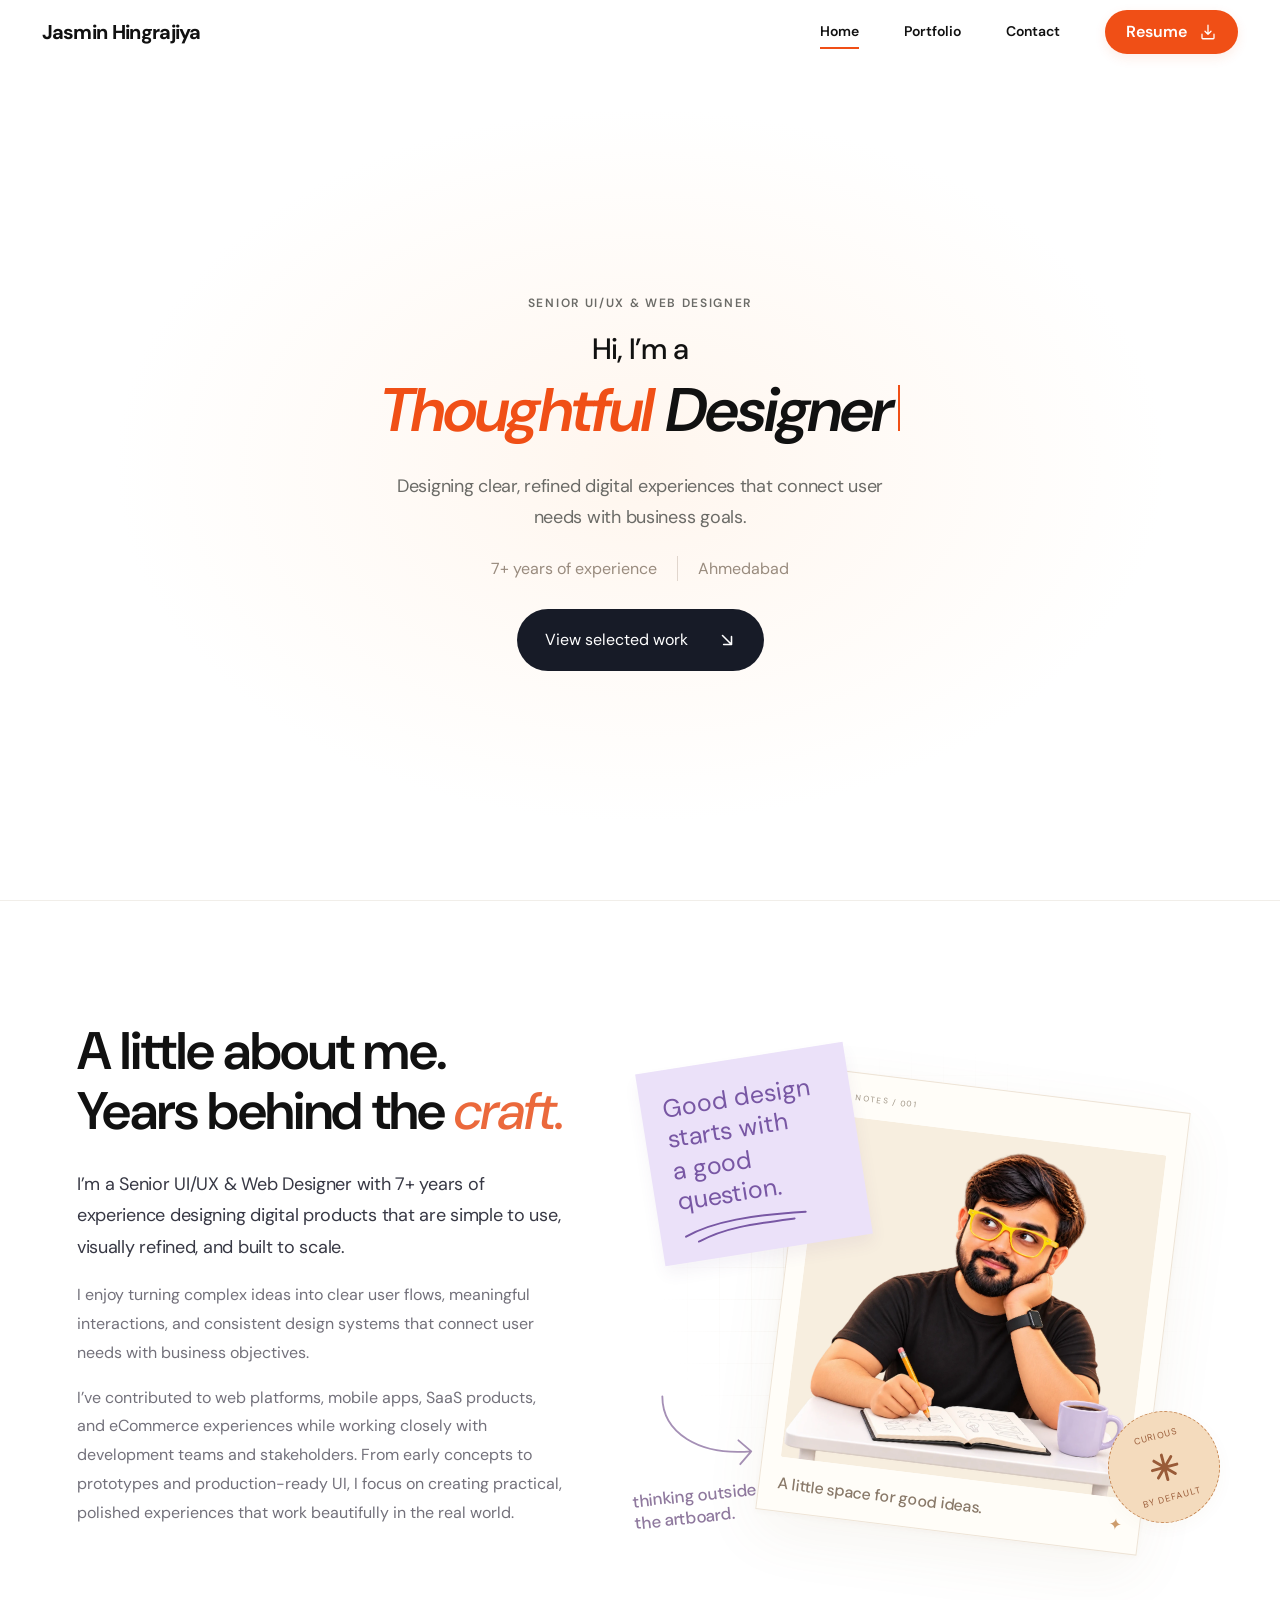
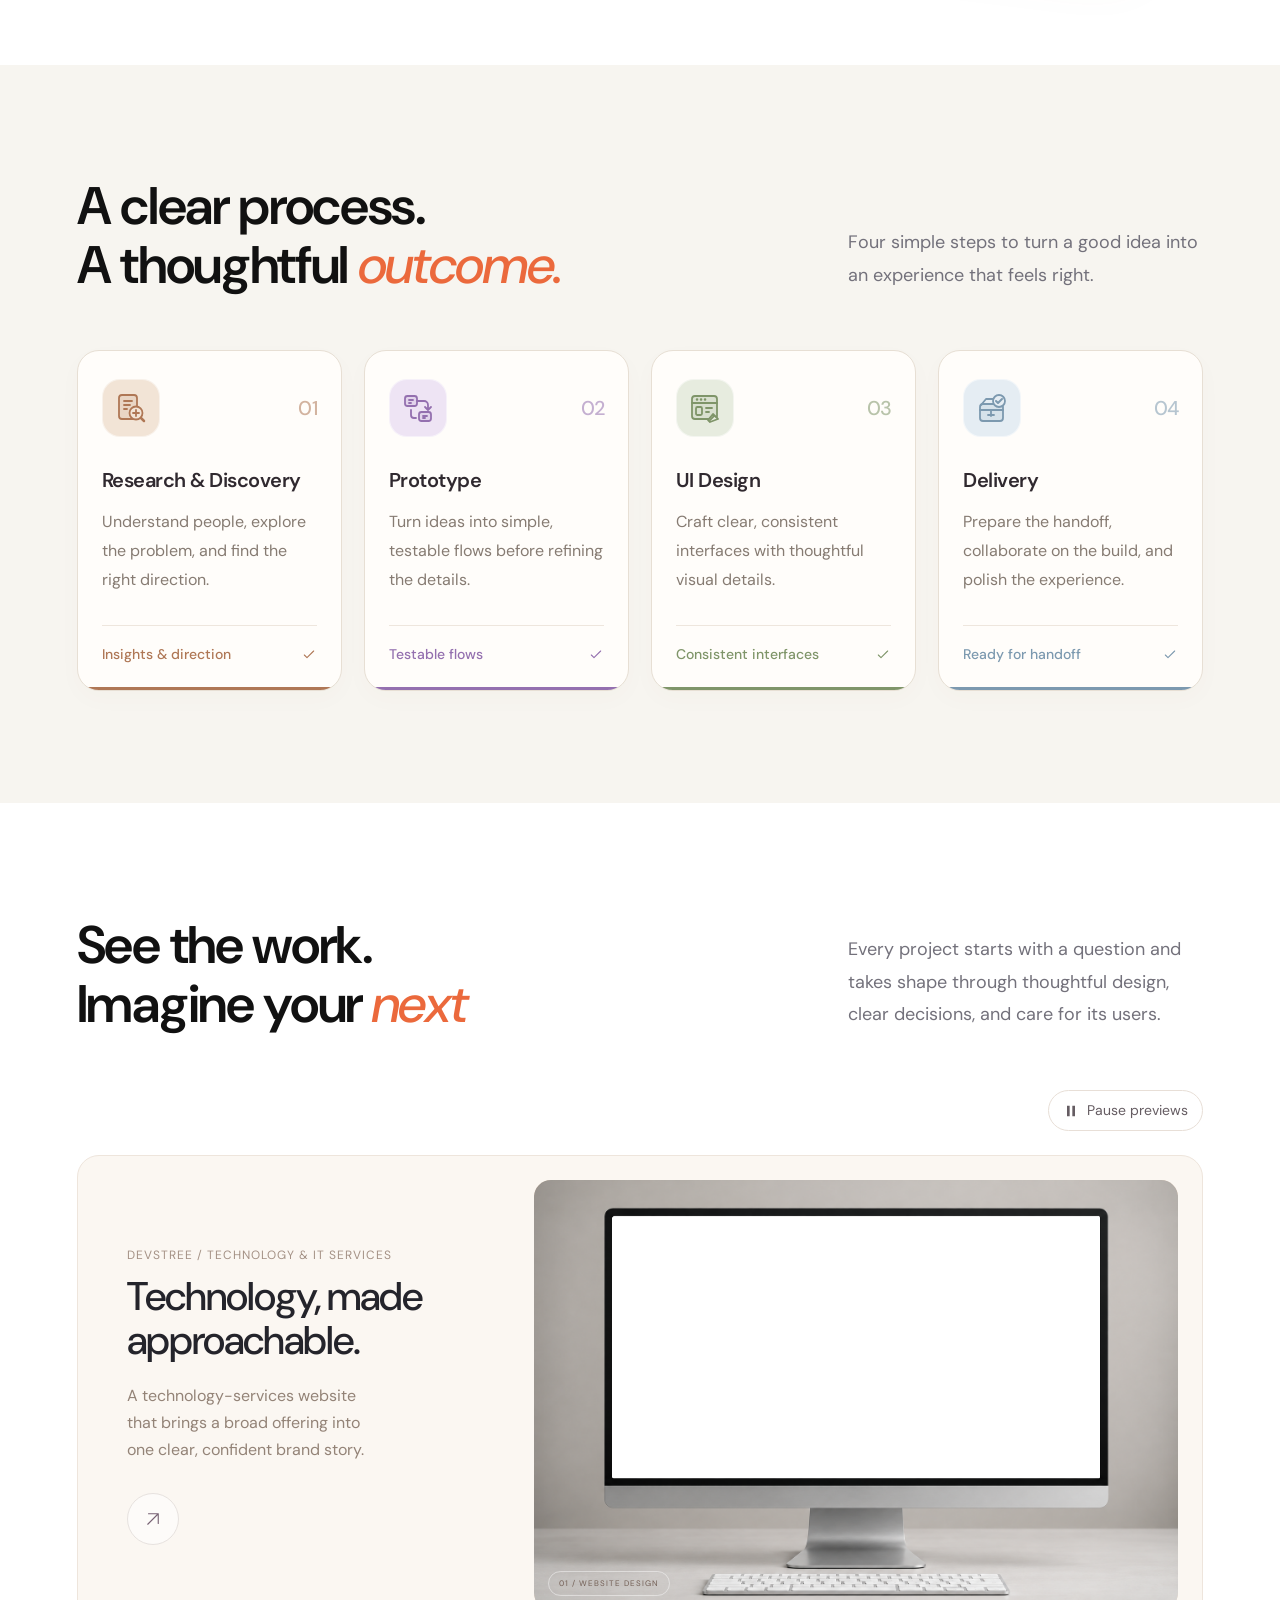
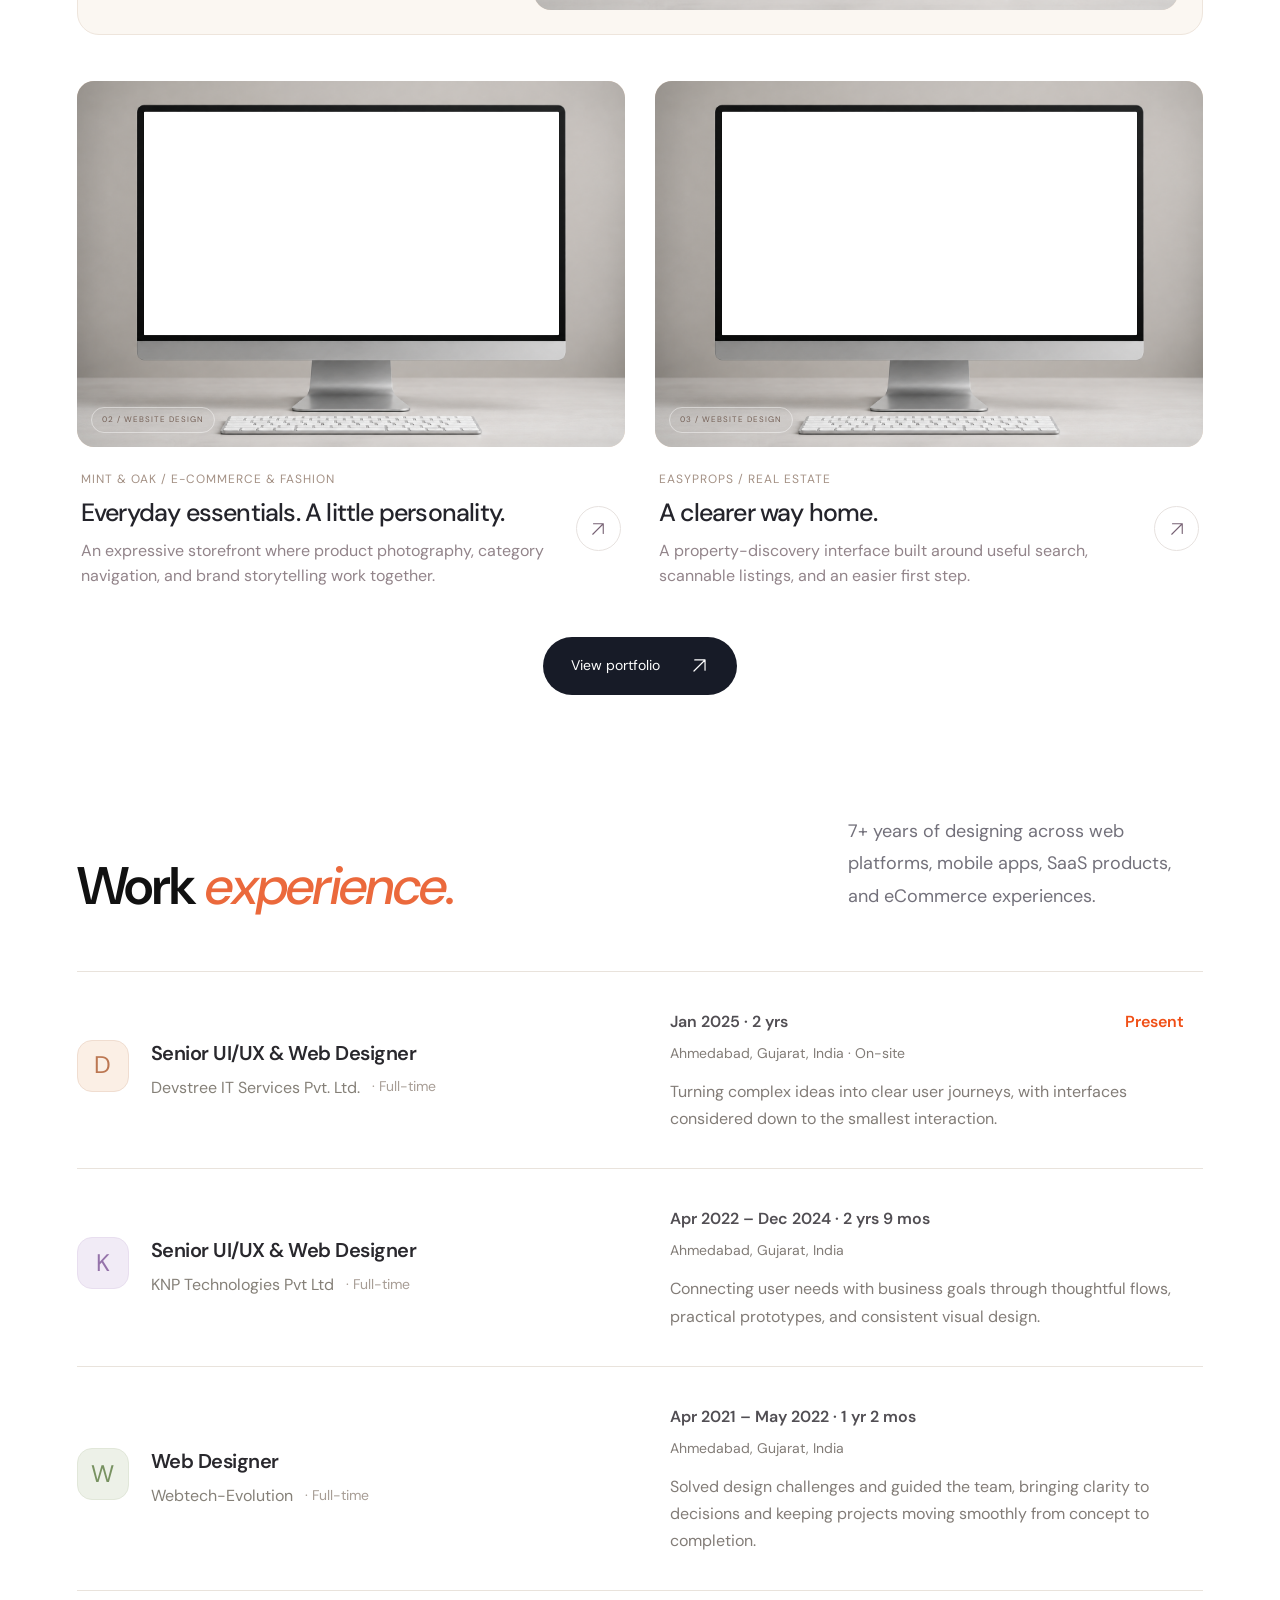
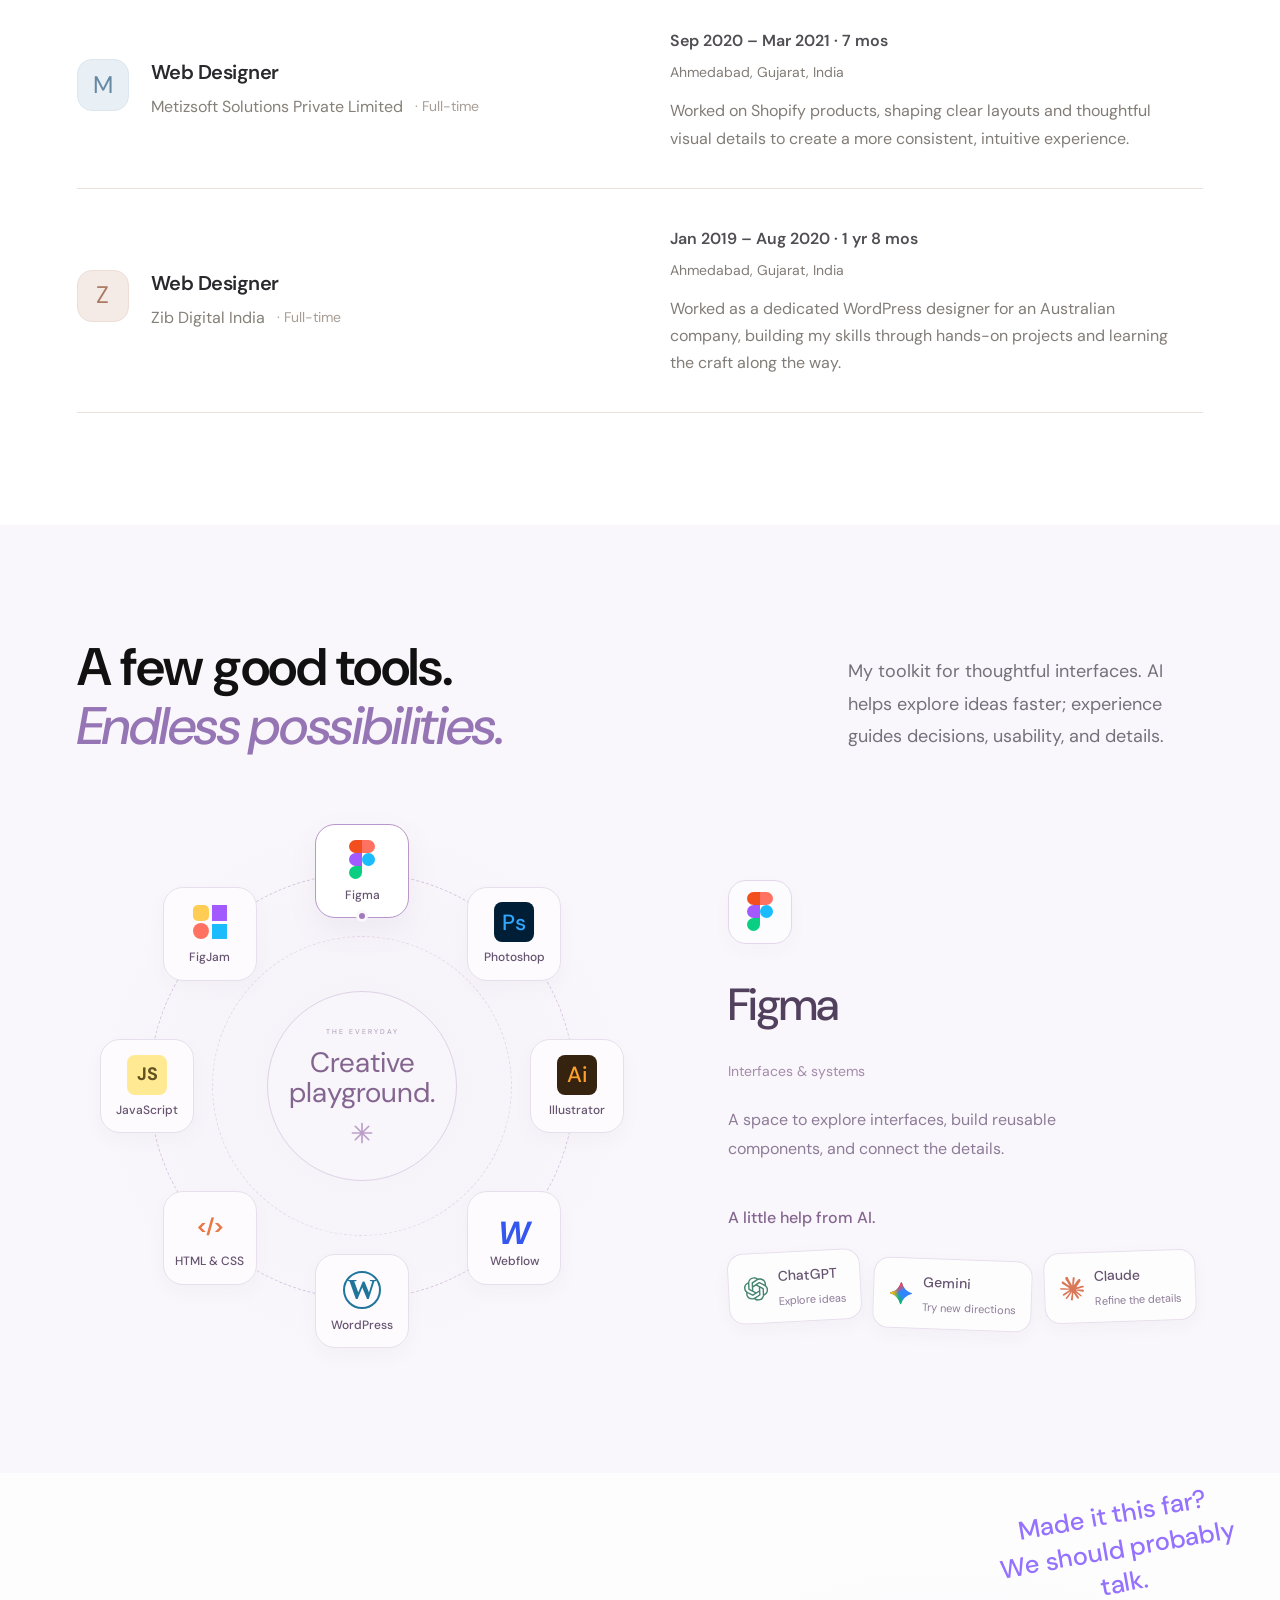
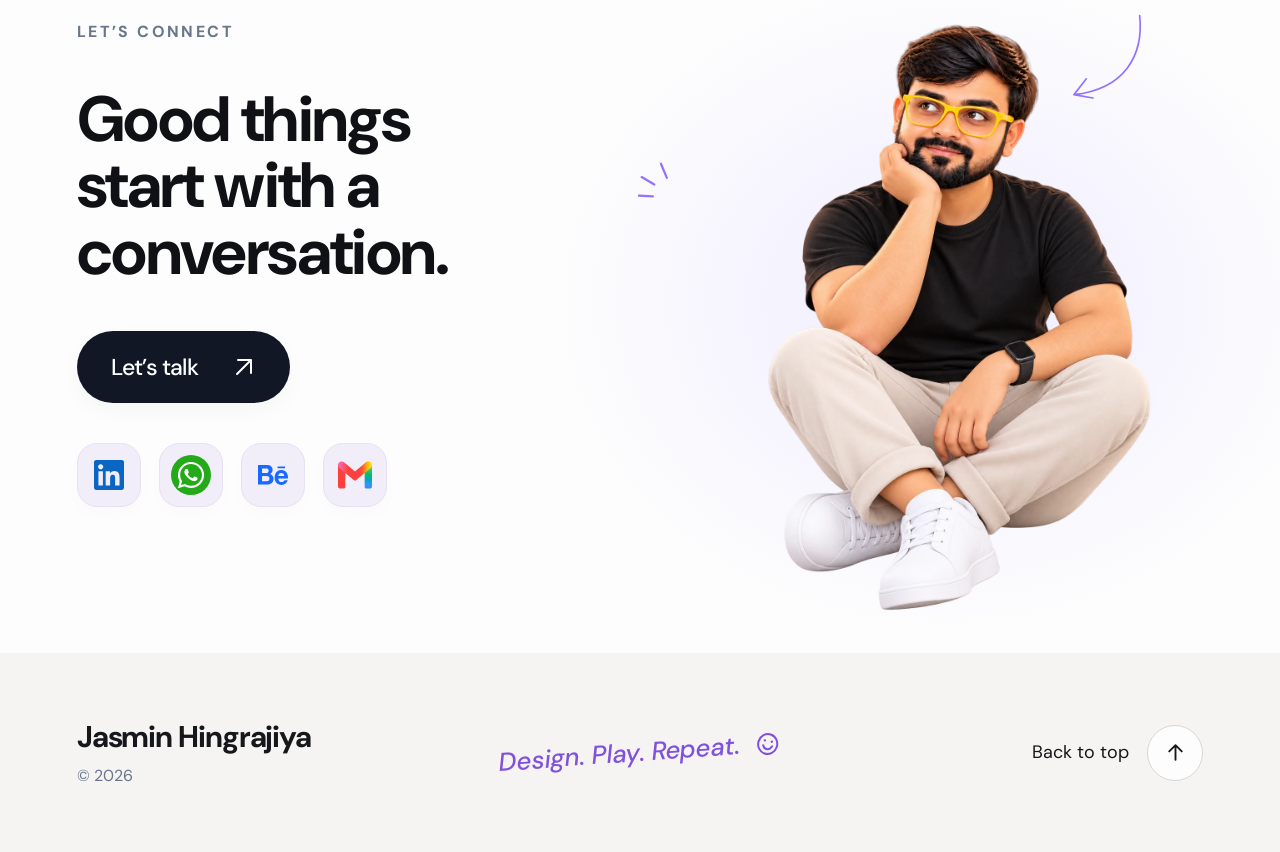
==== commit 65c00dbe: "Refine all eleven projects with sharp original screens and consistent desktop motion" ====
--- a/index.html
+++ b/index.html
@@ -111,15 +111,15 @@
           <div class="device-preview-toolbar" hidden><button class="device-motion-toggle" type="button" aria-pressed="false"><svg width="16" height="16" viewBox="0 0 24 24" fill="currentColor" aria-hidden="true"><path d="M6 4h4v16H6zm8 0h4v16h-4z"/></svg><span>Pause previews</span></button></div>
           <div class="project-grid">
             <article class="project-card featured-project reveal" data-category="web">
-              <div class="project-art portfolio-device-art" data-device-project="devstree"><img class="portfolio-device-cover" src="assets/images/projects/devstree-cover.webp" width="1440" height="960" alt="DevsTree website presented on a realistic device." loading="lazy"><button class="project-preview" type="button" data-project="devstree" aria-label="Explore DevsTree website design"><span class="cover-action" aria-hidden="true">View<br>project <svg aria-hidden="true" width="18" height="18" viewBox="0 0 24 24" fill="none"><path d="M5 19 19 5M6 5h13v13" stroke="currentColor" stroke-width="1.5" stroke-linecap="round" stroke-linejoin="round"/></svg></span></button><span class="cover-index">01 / WEBSITE DESIGN</span></div>
+              <div class="project-art portfolio-device-art" data-device-project="devstree"><div class="device-preview-frame"><img class="portfolio-device-cover" src="assets/images/projects/desktop-monitor.webp" alt="DevsTree website displayed inside a front-facing desktop monitor." width="1536" height="1024" loading="lazy" decoding="async"><div class="device-scroll-window" aria-hidden="true"><img class="device-scroll-content" src="assets/images/projects/devstree-original.jpg" alt="" width="1248" height="6011" loading="lazy" decoding="async"></div></div><button class="project-preview" type="button" data-project="devstree" aria-label="Explore DevsTree website design"><span class="cover-action" aria-hidden="true">View<br>project <svg aria-hidden="true" width="18" height="18" viewBox="0 0 24 24" fill="none"><path d="M5 19 19 5M6 5h13v13" stroke="currentColor" stroke-width="1.5" stroke-linecap="round" stroke-linejoin="round"/></svg></span></button><span class="cover-index">01 / WEBSITE DESIGN</span></div>
               <div class="project-meta"><div><p class="project-type">DevsTree / Technology &amp; IT Services</p><h3>Technology, made approachable.</h3><p>A technology-services website that brings a broad offering into one clear, confident brand story.</p></div><button type="button" class="project-open" data-project="devstree" aria-label="Read DevsTree project details"><svg aria-hidden="true" width="18" height="18" viewBox="0 0 24 24" fill="none"><path d="M5 19 19 5M6 5h13v13" stroke="currentColor" stroke-width="1.5" stroke-linecap="round" stroke-linejoin="round"/></svg></button></div>
             </article>
             <article class="project-card reveal" data-category="web">
-              <div class="project-art portfolio-device-art" data-device-project="mint-and-oak"><img class="portfolio-device-cover" src="assets/images/projects/mint-and-oak-cover.webp" width="1440" height="960" alt="Mint &amp; Oak website presented on a realistic device." loading="lazy"><button class="project-preview" type="button" data-project="mint-and-oak" aria-label="Explore Mint &amp; Oak website design"><span class="cover-action" aria-hidden="true">View<br>project <svg aria-hidden="true" width="18" height="18" viewBox="0 0 24 24" fill="none"><path d="M5 19 19 5M6 5h13v13" stroke="currentColor" stroke-width="1.5" stroke-linecap="round" stroke-linejoin="round"/></svg></span></button><span class="cover-index">02 / WEBSITE DESIGN</span></div>
+              <div class="project-art portfolio-device-art" data-device-project="mint-and-oak"><div class="device-preview-frame"><img class="portfolio-device-cover" src="assets/images/projects/desktop-monitor.webp" alt="Mint &amp; Oak website displayed inside a front-facing desktop monitor." width="1536" height="1024" loading="lazy" decoding="async"><div class="device-scroll-window" aria-hidden="true"><img class="device-scroll-content" src="assets/images/projects/mint-and-oak-original.jpg" alt="" width="1248" height="5987" loading="lazy" decoding="async"></div></div><button class="project-preview" type="button" data-project="mint-and-oak" aria-label="Explore Mint &amp; Oak website design"><span class="cover-action" aria-hidden="true">View<br>project <svg aria-hidden="true" width="18" height="18" viewBox="0 0 24 24" fill="none"><path d="M5 19 19 5M6 5h13v13" stroke="currentColor" stroke-width="1.5" stroke-linecap="round" stroke-linejoin="round"/></svg></span></button><span class="cover-index">02 / WEBSITE DESIGN</span></div>
               <div class="project-meta"><div><p class="project-type">Mint &amp; Oak / E-commerce &amp; Fashion</p><h3>Everyday essentials. A little personality.</h3><p>An expressive storefront where product photography, category navigation, and brand storytelling work together.</p></div><button type="button" class="project-open" data-project="mint-and-oak" aria-label="Read Mint &amp; Oak project details"><svg aria-hidden="true" width="18" height="18" viewBox="0 0 24 24" fill="none"><path d="M5 19 19 5M6 5h13v13" stroke="currentColor" stroke-width="1.5" stroke-linecap="round" stroke-linejoin="round"/></svg></button></div>
             </article>
             <article class="project-card reveal" data-category="web">
-              <div class="project-art portfolio-device-art" data-device-project="easyprops"><img class="portfolio-device-cover" src="assets/images/projects/easyprops-cover.webp" width="1440" height="960" alt="EasyProps website presented on a realistic device." loading="lazy"><button class="project-preview" type="button" data-project="easyprops" aria-label="Explore EasyProps website design"><span class="cover-action" aria-hidden="true">View<br>project <svg aria-hidden="true" width="18" height="18" viewBox="0 0 24 24" fill="none"><path d="M5 19 19 5M6 5h13v13" stroke="currentColor" stroke-width="1.5" stroke-linecap="round" stroke-linejoin="round"/></svg></span></button><span class="cover-index">03 / WEBSITE DESIGN</span></div>
+              <div class="project-art portfolio-device-art" data-device-project="easyprops"><div class="device-preview-frame"><img class="portfolio-device-cover" src="assets/images/projects/desktop-monitor.webp" alt="EasyProps website displayed inside a front-facing desktop monitor." width="1536" height="1024" loading="lazy" decoding="async"><div class="device-scroll-window" aria-hidden="true"><img class="device-scroll-content" src="assets/images/projects/easyprops-original.jpg" alt="" width="936" height="7906" loading="lazy" decoding="async"></div></div><button class="project-preview" type="button" data-project="easyprops" aria-label="Explore EasyProps website design"><span class="cover-action" aria-hidden="true">View<br>project <svg aria-hidden="true" width="18" height="18" viewBox="0 0 24 24" fill="none"><path d="M5 19 19 5M6 5h13v13" stroke="currentColor" stroke-width="1.5" stroke-linecap="round" stroke-linejoin="round"/></svg></span></button><span class="cover-index">03 / WEBSITE DESIGN</span></div>
               <div class="project-meta"><div><p class="project-type">EasyProps / Real Estate</p><h3>A clearer way home.</h3><p>A property-discovery interface built around useful search, scannable listings, and an easier first step.</p></div><button type="button" class="project-open" data-project="easyprops" aria-label="Read EasyProps project details"><svg aria-hidden="true" width="18" height="18" viewBox="0 0 24 24" fill="none"><path d="M5 19 19 5M6 5h13v13" stroke="currentColor" stroke-width="1.5" stroke-linecap="round" stroke-linejoin="round"/></svg></button></div>
             </article>
           </div>
@@ -227,7 +227,7 @@
 
     <dialog id="project-dialog" class="case-study-dialog" aria-labelledby="case-study-title">
       <div class="case-study-top"><span class="project-type" id="case-study-kind">Concept exploration</span><button class="device-motion-toggle" type="button" aria-pressed="false" aria-label="Pause scrolling previews" hidden><svg width="16" height="16" viewBox="0 0 24 24" fill="currentColor" aria-hidden="true"><path d="M6 4h4v16H6zm8 0h4v16h-4z"/></svg><span>Pause previews</span></button><form method="dialog"><button class="case-study-close" aria-label="Close project details">×</button></form></div>
-      <div id="case-study-device-preview" class="case-study-device-preview" hidden><img id="case-study-image" class="case-study-image" alt="" hidden></div>
+      <div id="case-study-device-preview" class="case-study-device-preview" hidden><div class="device-preview-frame"><img id="case-study-image" class="case-study-image" alt="" width="1536" height="1024" hidden><div class="device-scroll-window" aria-hidden="true"><img id="case-study-scroll-image" class="device-scroll-content" alt="" decoding="async"></div></div></div>
       <h2 id="case-study-title"></h2><p id="case-study-summary" class="section-lead"></p>
       <h3>The idea</h3><p id="case-study-idea"></p>
       <h3>The design direction</h3><p id="case-study-direction"></p>
@@ -274,35 +274,32 @@
     "label": "Website design",
     "art": "devices",
     "category": "Website Design",
-    "image": "assets/images/projects/devstree-cover.webp",
-    "imageAlt": "DevsTree website presented on a realistic device.",
-    "originalDesign": "assets/images/projects/devstree-full.webp",
+    "image": "assets/images/projects/desktop-monitor.webp",
+    "imageAlt": "DevsTree website displayed inside a front-facing desktop monitor.",
+    "originalDesign": "assets/images/projects/devstree-original.jpg",
     "deviceScreen": {
       "referenceWidth": 1536,
       "referenceHeight": 1024,
       "corners": [
         [
-          321,
-          121
-        ],
-        [
-          1159,
-          114
-        ],
-        [
-          1185,
-          722
-        ],
-        [
-          326,
-          742
+          188,
+          86
+        ],
+        [
+          1350,
+          86
+        ],
+        [
+          1350,
+          710
+        ],
+        [
+          188,
+          710
         ]
       ],
-      "notch": [
-        0.44,
-        0.52,
-        0.02
-      ]
+      "sourceWidth": 1248,
+      "sourceHeight": 6011
     }
   },
   {
@@ -324,30 +321,32 @@
     "label": "Website design",
     "art": "devices",
     "category": "Website Design",
-    "image": "assets/images/projects/easyprops-cover.webp",
-    "imageAlt": "EasyProps website presented on a realistic device.",
-    "originalDesign": "assets/images/projects/easyprops-full.webp",
+    "image": "assets/images/projects/desktop-monitor.webp",
+    "imageAlt": "EasyProps website displayed inside a front-facing desktop monitor.",
+    "originalDesign": "assets/images/projects/easyprops-original.jpg",
     "deviceScreen": {
       "referenceWidth": 1536,
       "referenceHeight": 1024,
       "corners": [
         [
-          363,
-          140
-        ],
-        [
-          1267,
-          104
-        ],
-        [
-          1261,
-          791
-        ],
-        [
-          333,
-          760
+          188,
+          86
+        ],
+        [
+          1350,
+          86
+        ],
+        [
+          1350,
+          710
+        ],
+        [
+          188,
+          710
         ]
-      ]
+      ],
+      "sourceWidth": 936,
+      "sourceHeight": 7906
     }
   },
   {
@@ -369,35 +368,32 @@
     "label": "Website design",
     "art": "devices",
     "category": "Website Design",
-    "image": "assets/images/projects/mint-and-oak-cover.webp",
-    "imageAlt": "Mint & Oak website presented on a realistic device.",
-    "originalDesign": "assets/images/projects/mint-and-oak-full.webp",
+    "image": "assets/images/projects/desktop-monitor.webp",
+    "imageAlt": "Mint & Oak website displayed inside a front-facing desktop monitor.",
+    "originalDesign": "assets/images/projects/mint-and-oak-original.jpg",
     "deviceScreen": {
       "referenceWidth": 1536,
       "referenceHeight": 1024,
       "corners": [
         [
-          384,
-          157
-        ],
-        [
-          1198,
-          143
-        ],
-        [
-          1190,
-          743
-        ],
-        [
-          360,
-          715
+          188,
+          86
+        ],
+        [
+          1350,
+          86
+        ],
+        [
+          1350,
+          710
+        ],
+        [
+          188,
+          710
         ]
       ],
-      "notch": [
-        0.44,
-        0.52,
-        0.02
-      ]
+      "sourceWidth": 1248,
+      "sourceHeight": 5987
     }
   }
 ]
--- a/assets/css/global.css
+++ b/assets/css/global.css
@@ -620,19 +620,20 @@
 
 #case-study-original { margin: 12px 24px 8px 0; }
 
-/* The original device photography remains fixed; only the webpage layer moves. */
+/* A single front-facing monitor keeps original website pixels sharp and aligned. */
 .device-preview-host { position: relative; }
-.device-scroll-layer { position: absolute; z-index: 1; pointer-events: none; transform-origin: 0 0; }
-.device-scroll-window { position: absolute; left: 0; top: 0; transform-origin: 0 0; overflow: hidden; border-radius: 5px; background: #fff; backface-visibility: hidden; }
-.device-scroll-content { display: block; width: 100%; height: auto; margin: 0; will-change: transform; }
-.catalog-card:hover .device-preview-host > .catalog-image { transform: none; }
+.device-preview-frame { position: relative; width: 100%; aspect-ratio: 3 / 2; overflow: hidden; }
+.device-preview-frame > img { display: block; width: 100%; height: auto; margin: 0; }
+.device-scroll-window { position: absolute; left: 12.239583333%; top: 8.3984375%; width: 75.651041667%; height: 60.9375%; overflow: hidden; border-radius: 1px; background: #fff; }
+.device-scroll-content { display: block; width: 100%; height: auto; max-width: none; margin: 0; }
+.catalog-card:hover .device-preview-frame > .catalog-image { transform: none; }
 .case-study-device-preview { position: relative; overflow: hidden; border-radius: 16px; margin-bottom: 24px; }
 .case-study-device-preview .case-study-image { margin: 0; border-radius: inherit; }
 .device-preview-toolbar { display: flex; justify-content: flex-end; margin-bottom: 24px; }
 .device-preview-toolbar[hidden] { display: none !important; }
 .device-motion-toggle { display: inline-flex; align-items: center; gap: 8px; min-height: 40px; padding: 8px 14px; border: 1px solid #e8dfd7; border-radius: 999px; background: #fff; color: #655c62; font-size: 14px; cursor: pointer; }
 .device-motion-toggle:hover { border-color: var(--accent); color: var(--accent); }
-@media (prefers-reduced-motion: reduce) { .device-scroll-layer { display: none !important; } }
+@media (prefers-reduced-motion: reduce) { .device-scroll-content { transform: none !important; } }
 
 .case-study-top .project-type { margin-right: auto; }
 .case-study-top .device-motion-toggle { flex: 0 0 40px; justify-content: center; padding: 8px; }
--- a/assets/css/home.css
+++ b/assets/css/home.css
@@ -2541,3 +2541,6 @@
 .portfolio-device-cover { display: block; width: 100%; height: 100%; object-fit: contain; }
 
 .project-card:not(.featured-project) .portfolio-device-art { height: auto; aspect-ratio: 3 / 2; }
+
+.featured-project .portfolio-device-art { height: auto; aspect-ratio: 3 / 2; }
+.portfolio-device-art .cover-index { top: auto; right: auto; bottom: 14px; left: 14px; }
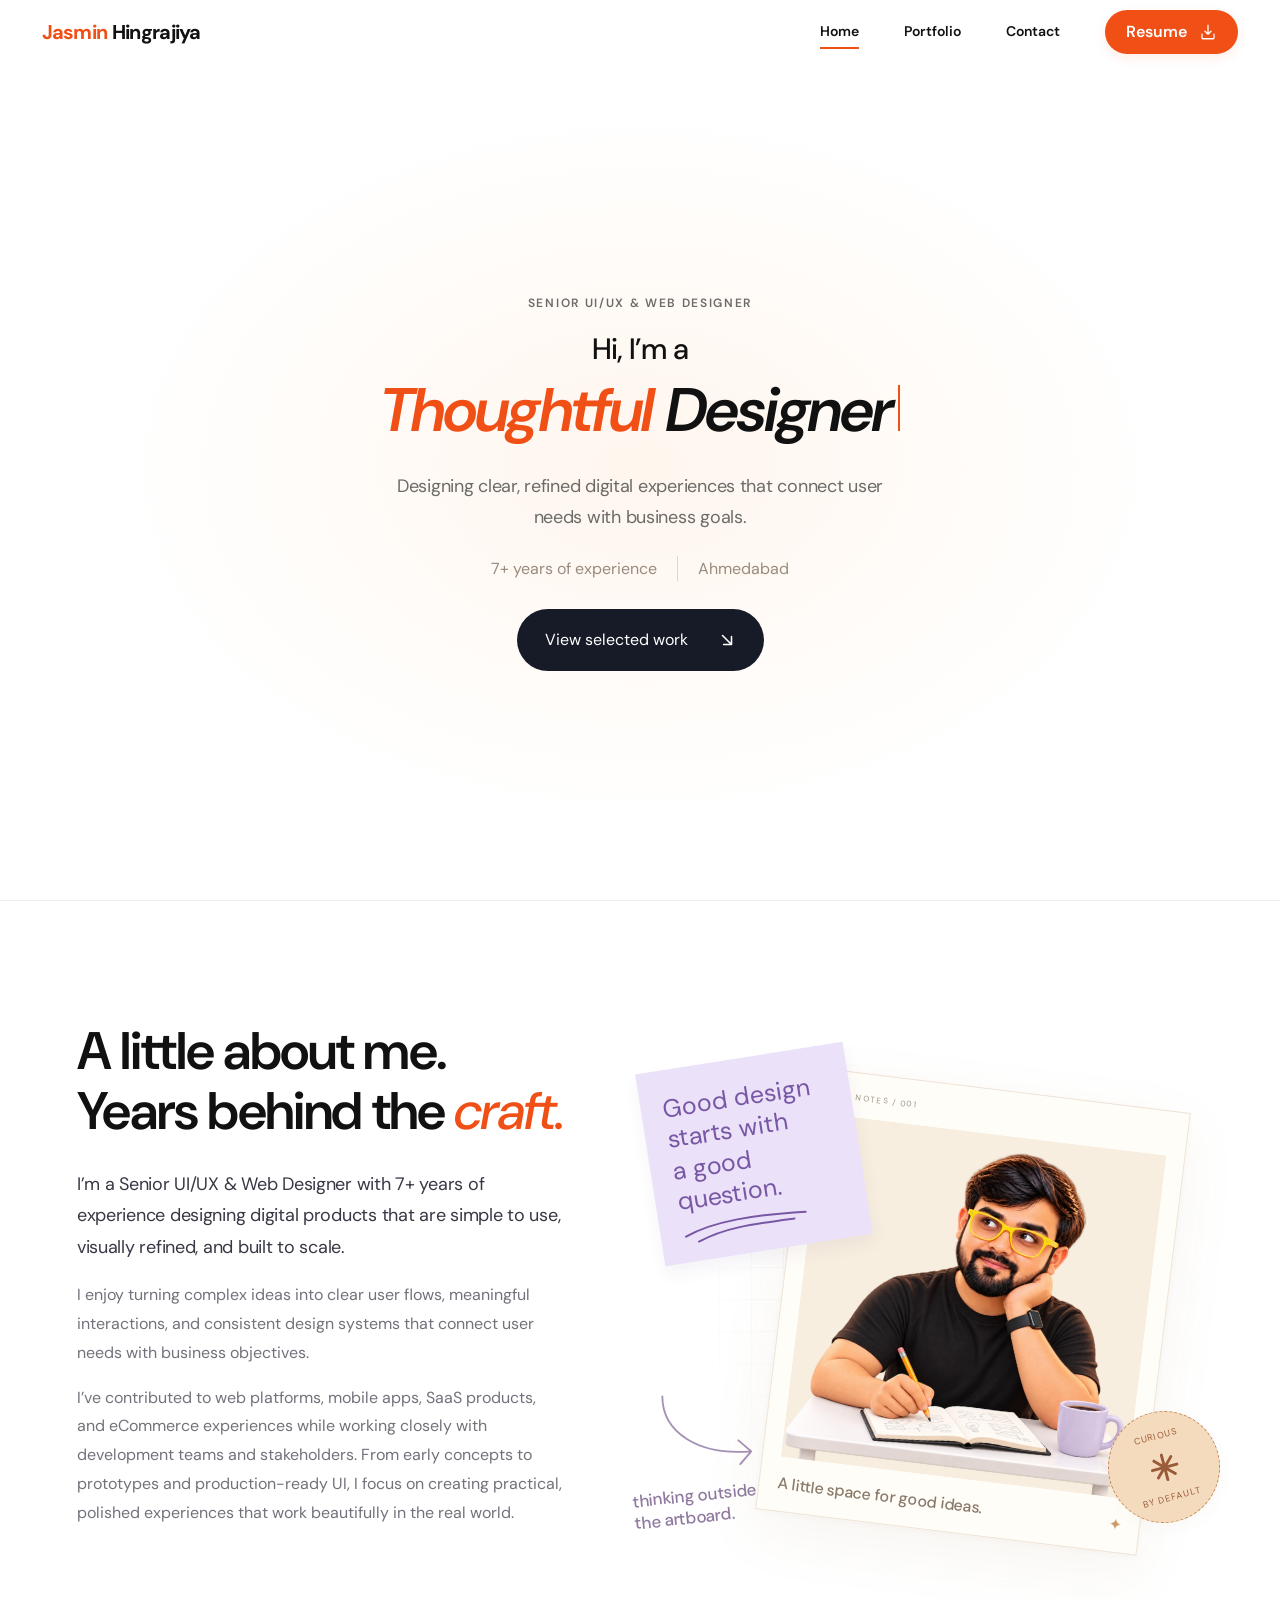
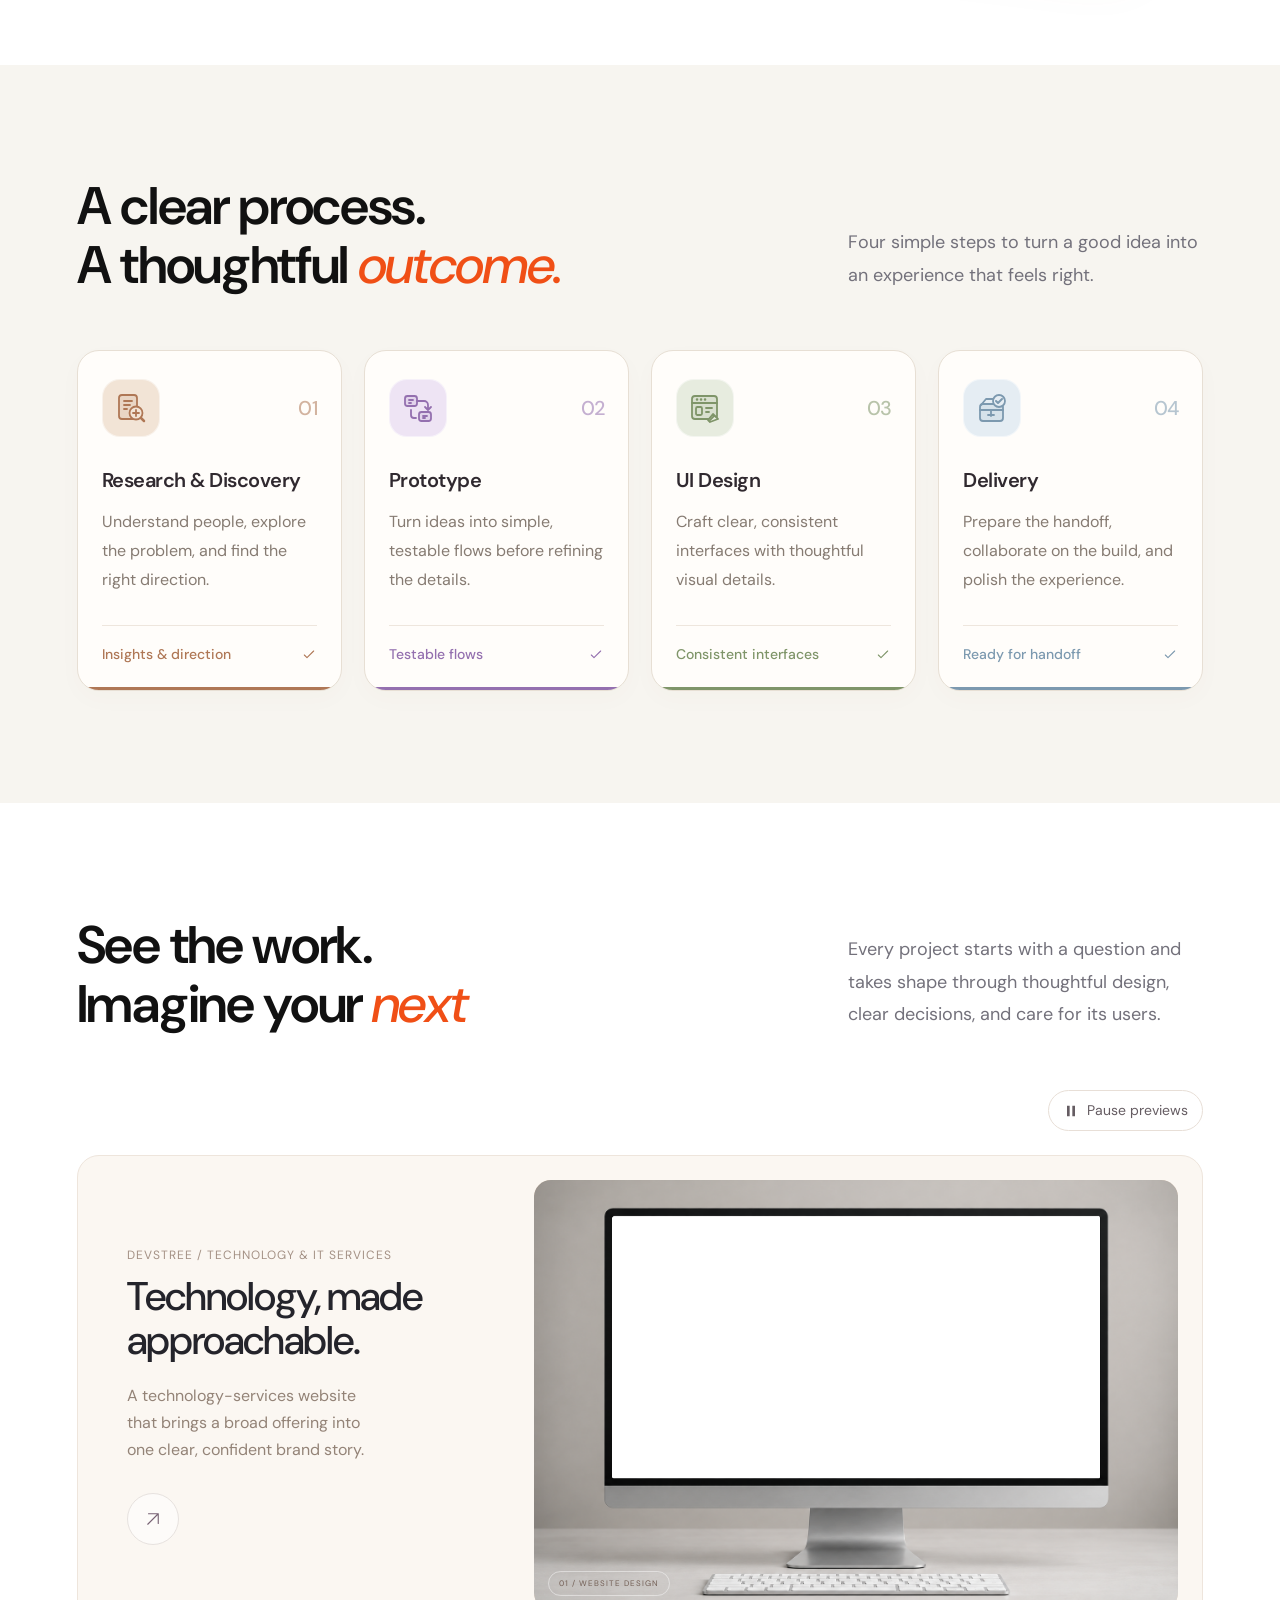
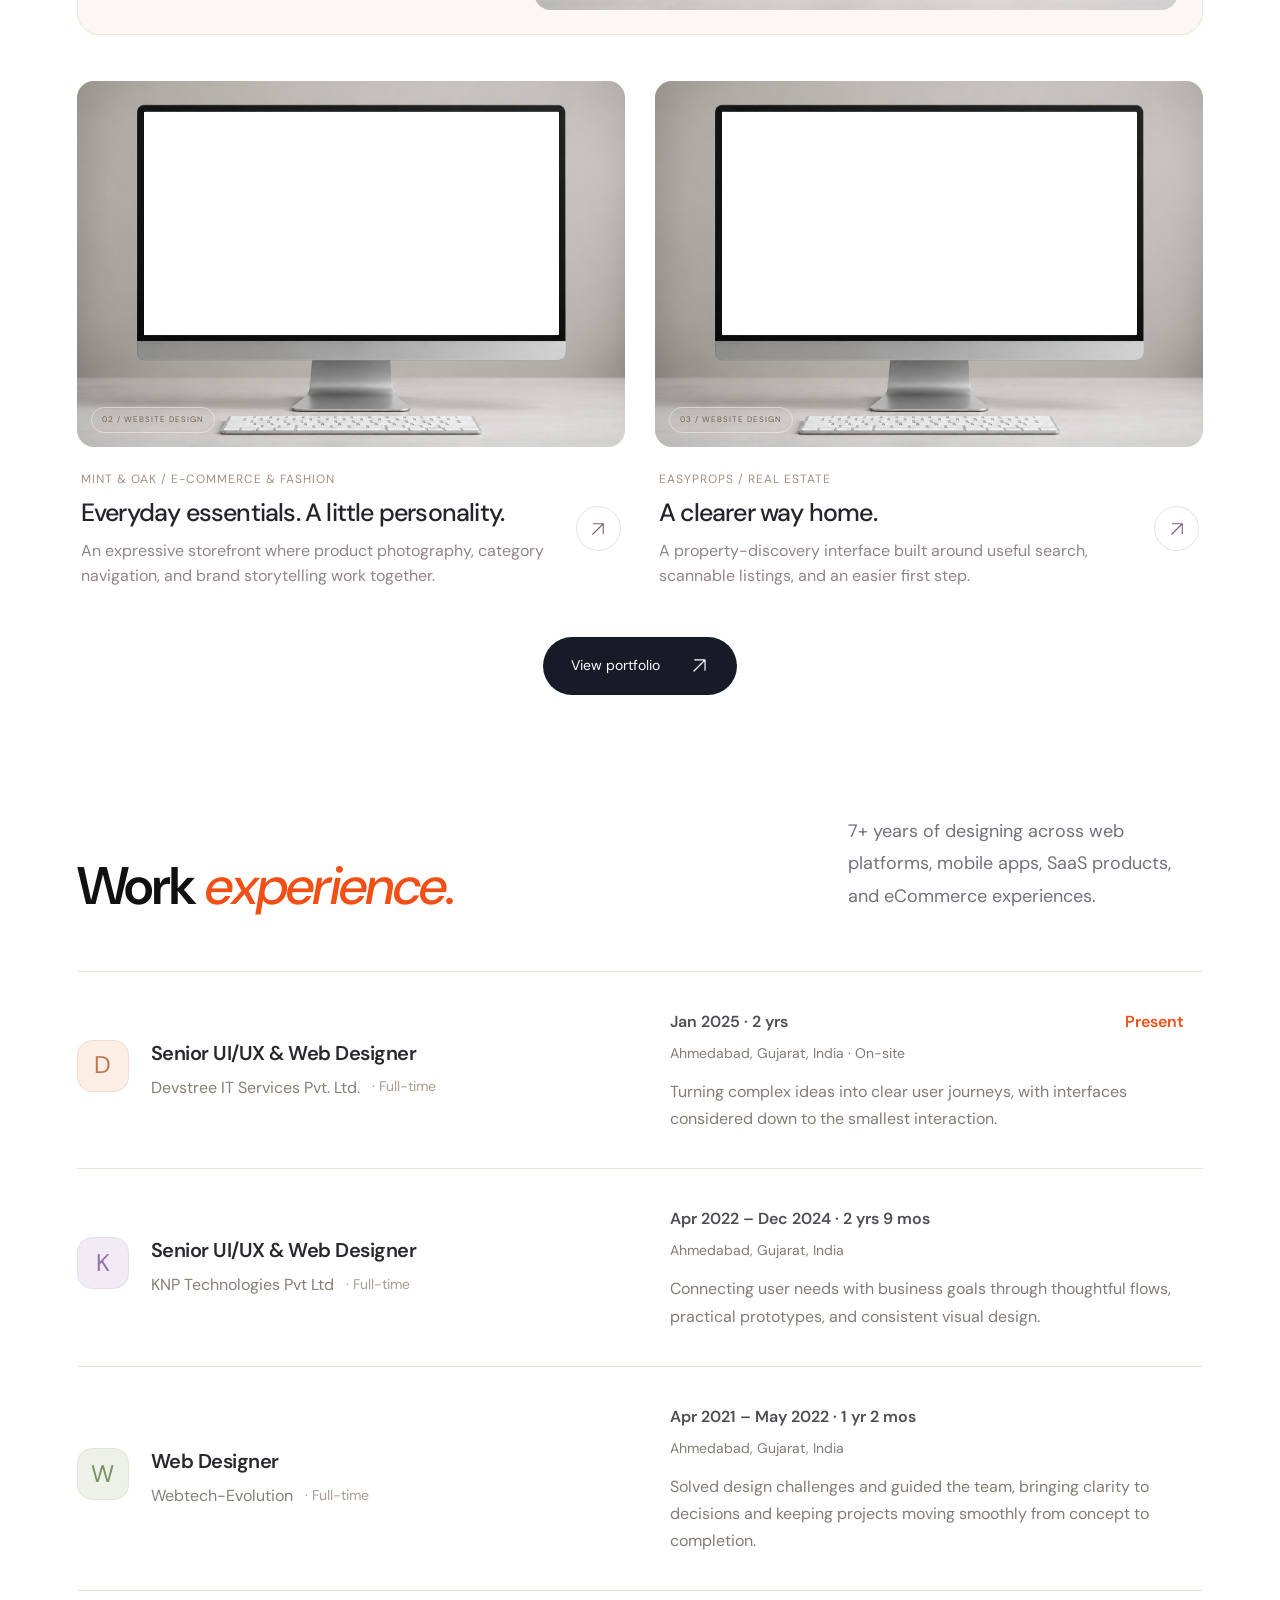
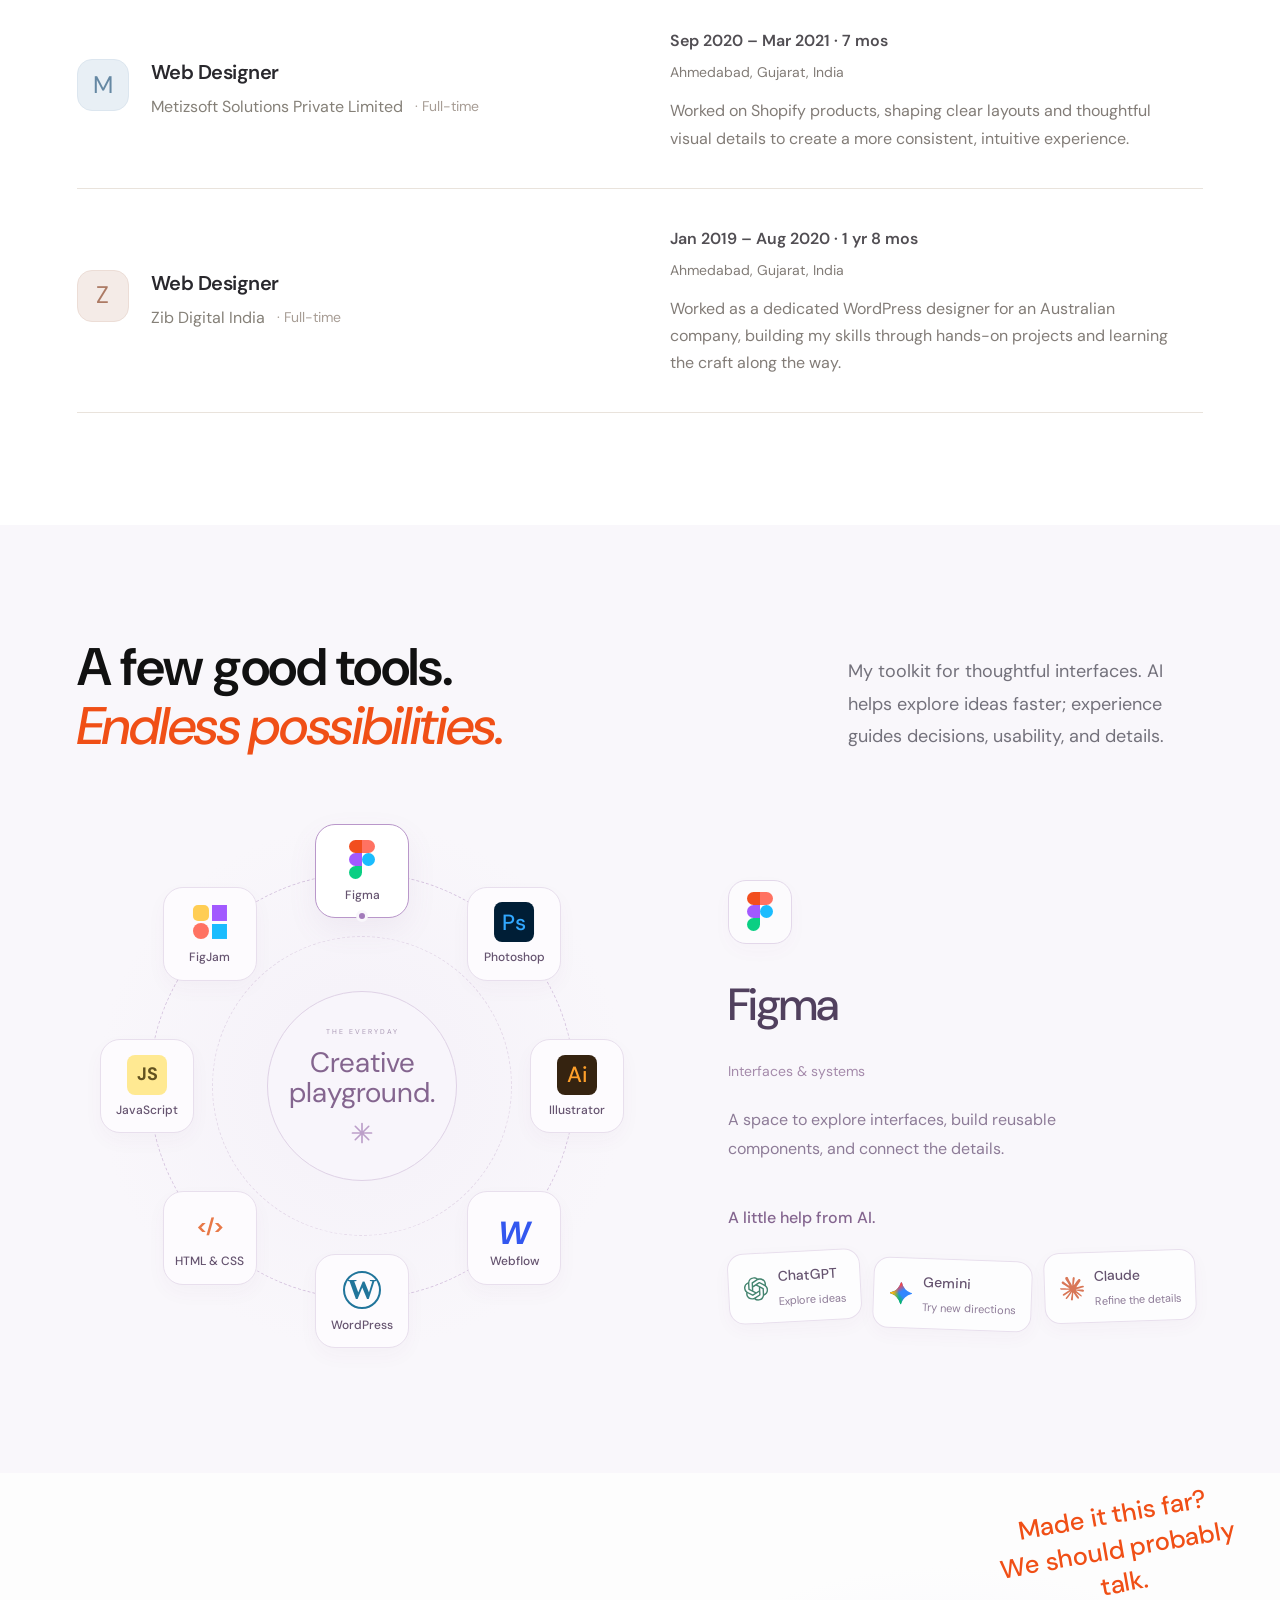
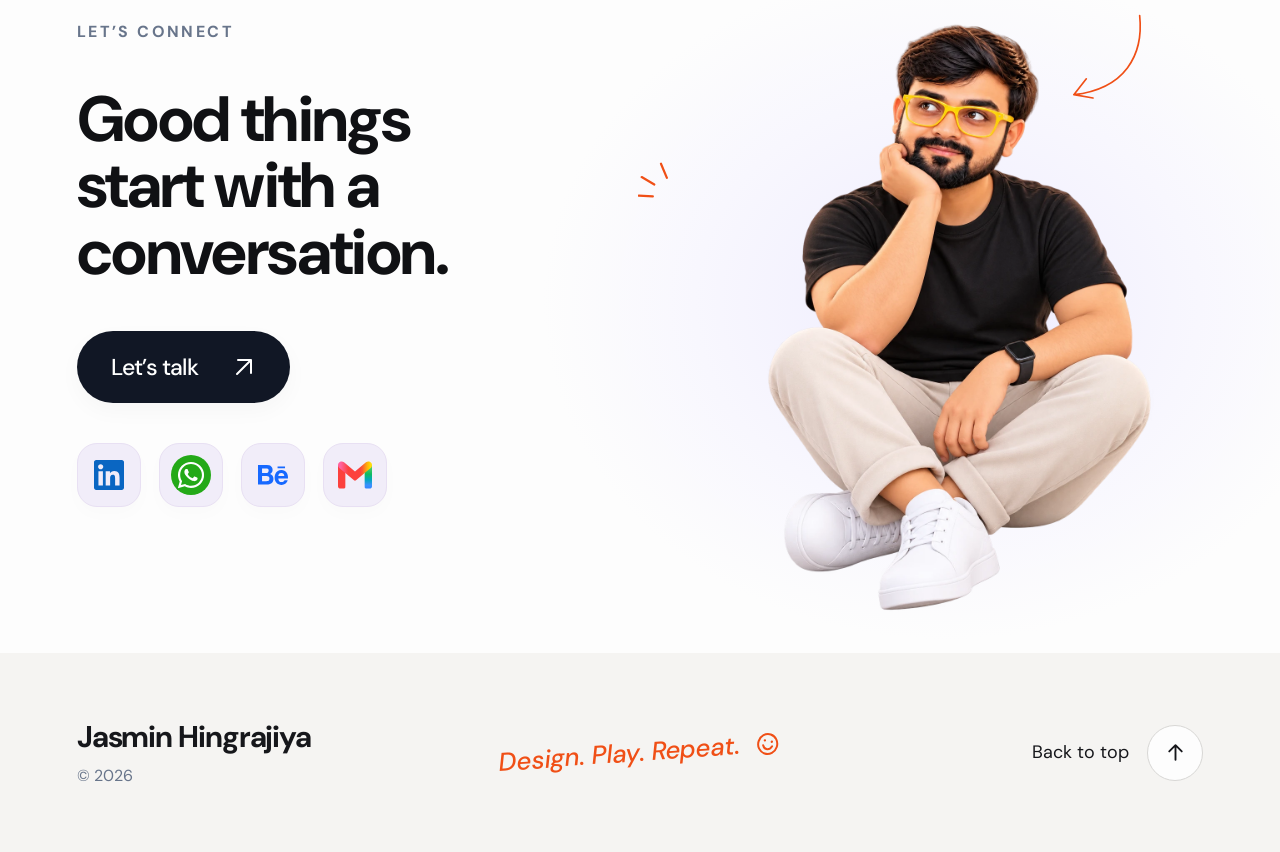
==== commit 7306bc90: "Add verified live website links to three portfolio projects" ====
--- a/index.html
+++ b/index.html
@@ -234,7 +234,7 @@
       <ul id="case-study-scope" class="case-study-scope" aria-label="Project scope" hidden></ul>
       <div id="case-study-outcome" hidden><h3>Design focus</h3><p></p></div>
       <a id="case-study-original" class="text-link" target="_blank" rel="noopener noreferrer" hidden>View full-page design ↗</a>
-      <a id="case-study-website" class="text-link" hidden>Explore the website ↗</a>
+      <a id="case-study-website" class="text-link" target="_blank" rel="noopener noreferrer" hidden>Visit live website ↗</a>
       <p class="sample-note">Independent design concept. This preview explores a design direction and is not presented as a commissioned client project.</p>
       <a class="text-link" id="case-study-contact" href="contact.html#contact-form">Discuss a similar project <svg aria-hidden="true" width=".85em" height=".85em" viewBox="0 0 24 24" fill="none" style="vertical-align:-.08em"><path d="M5 19 19 5M6 5h13v13" stroke="currentColor" stroke-width="1.6" stroke-linecap="round" stroke-linejoin="round"/></svg></a>
     </dialog>
@@ -300,7 +300,8 @@
       ],
       "sourceWidth": 1248,
       "sourceHeight": 6011
-    }
+    },
+    "website": "https://www.devstree.com/"
   },
   {
     "id": "easyprops",
@@ -347,7 +348,8 @@
       ],
       "sourceWidth": 936,
       "sourceHeight": 7906
-    }
+    },
+    "website": "https://www.easyprops.com/"
   },
   {
     "id": "mint-and-oak",
--- a/assets/css/global.css
+++ b/assets/css/global.css
@@ -24,6 +24,8 @@
   --text: #111;
   --muted: #6b6b67;
   --accent: #f04f16;
+  --accent-soft: #fff1eb;
+  --button-accent: #f04f16;
   --border: #eeeeea;
   --font-sans: "DM Sans", Arial, sans-serif;
   --text-xs: 0.75rem;
@@ -68,6 +70,10 @@
   outline-offset: 6px;
 }
 
+button:focus-visible, .portfolio-button:focus-visible, .contact-cta:focus-visible {
+  outline-color: var(--button-accent);
+}
+
 .skip-link {
   position: absolute;
   top: -5rem;
@@ -97,11 +103,16 @@
 }
 
 .brand {
+  color: var(--accent);
   font-size: 20px;
   font-weight: 700;
   letter-spacing: -0.7px;
   text-decoration: none;
   white-space: nowrap;
+}
+
+.brand-lastname {
+  color: var(--text);
 }
 
 nav {
@@ -284,7 +295,7 @@
   justify-content: center;
   gap: 15px;
   margin: 0px;
-  color: rgb(128, 82, 220);
+  color: var(--accent);
   font-size: clamp(20px, 2vw, 26px);
   line-height: 1.3;
   white-space: nowrap;
@@ -323,7 +334,7 @@
 
 .footer-top:hover .footer-top-icon {
   transform: translateY(-4px);
-  border-color: rgb(128, 82, 220);
+  border-color: var(--accent);
 }
 
 .footer-name:hover {
@@ -443,7 +454,7 @@
 }
 
 .text-link:hover {
-  border-color: rgb(141, 97, 197);
+  border-color: var(--accent);
 }
 
 .reveal {
@@ -632,7 +643,7 @@
 .device-preview-toolbar { display: flex; justify-content: flex-end; margin-bottom: 24px; }
 .device-preview-toolbar[hidden] { display: none !important; }
 .device-motion-toggle { display: inline-flex; align-items: center; gap: 8px; min-height: 40px; padding: 8px 14px; border: 1px solid #e8dfd7; border-radius: 999px; background: #fff; color: #655c62; font-size: 14px; cursor: pointer; }
-.device-motion-toggle:hover { border-color: var(--accent); color: var(--accent); }
+.device-motion-toggle:hover { border-color: var(--button-accent); color: var(--button-accent); }
 @media (prefers-reduced-motion: reduce) { .device-scroll-content { transform: none !important; } }
 
 .case-study-top .project-type { margin-right: auto; }
--- a/assets/css/connect.css
+++ b/assets/css/connect.css
@@ -158,7 +158,7 @@
   top: 2px;
   right: 1%;
   width: 310px;
-  color: rgb(148, 113, 255);
+  color: var(--accent);
   font-size: clamp(21px, 2vw, 29px);
   line-height: 1.35;
   text-align: center;
@@ -173,7 +173,7 @@
   top: 125px;
   width: 150px;
   height: 130px;
-  color: rgb(148, 113, 255);
+  color: var(--accent);
 }
 
 .contact-spark {
@@ -181,7 +181,7 @@
   z-index: 2;
   left: 10%;
   top: 266px;
-  color: rgb(148, 113, 255);
+  color: var(--accent);
 }
 
 @media (max-width: 1450px) {
@@ -426,7 +426,7 @@
 .contact-link-behance { color: #1769ff; }
 .contact-link-email { color: #655080; }
 .contact-socials a:hover .contact-icon { transform: translateY(-3px); background: #eae3f5; box-shadow: 0 8px 20px rgba(101,80,128,.1); }
-.contact-socials .contact-link:focus-visible { outline: 2px solid var(--accent); outline-offset: 5px; }
+.contact-socials .contact-link:focus-visible { outline: 2px solid var(--button-accent); outline-offset: 5px; }
 @media (max-width: 560px) {
   .contact-socials { gap: 16px; }
   .contact-socials .contact-icon { flex-basis: 56px; width: 56px; height: 56px; border-radius: 18px; }
--- a/assets/css/home.css
+++ b/assets/css/home.css
@@ -98,7 +98,7 @@
 }
 
 .hand-note {
-  color: rgb(137, 97, 197);
+  color: var(--accent);
   font-size: 21px;
   font-weight: 500;
   letter-spacing: -0.015em;
@@ -115,7 +115,7 @@
 }
 
 .section-title em {
-  color: rgb(235, 105, 60);
+  color: var(--accent);
   font-weight: 500;
 }
 
@@ -1345,7 +1345,7 @@
 }
 
 .stack-section .section-title em {
-  color: rgb(150, 117, 181);
+  color: var(--accent);
 }
 
 .stack-layout {
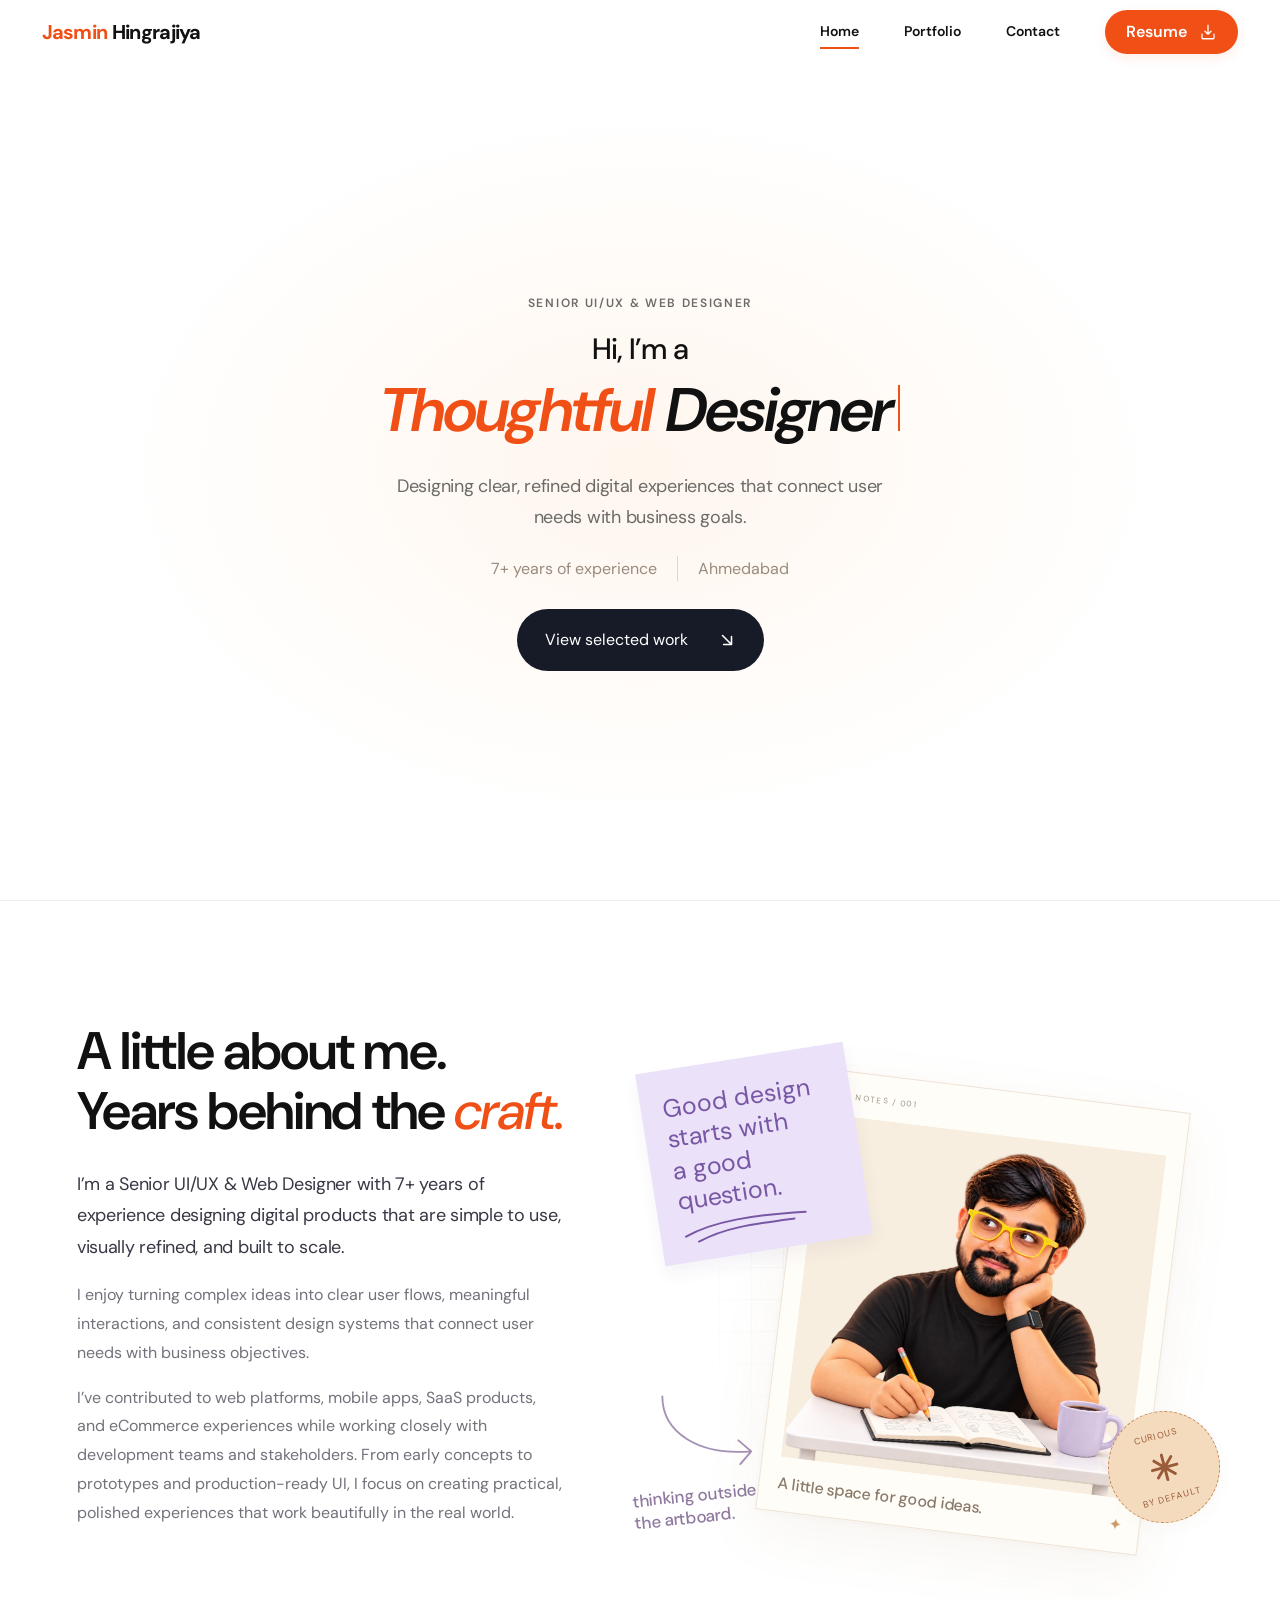
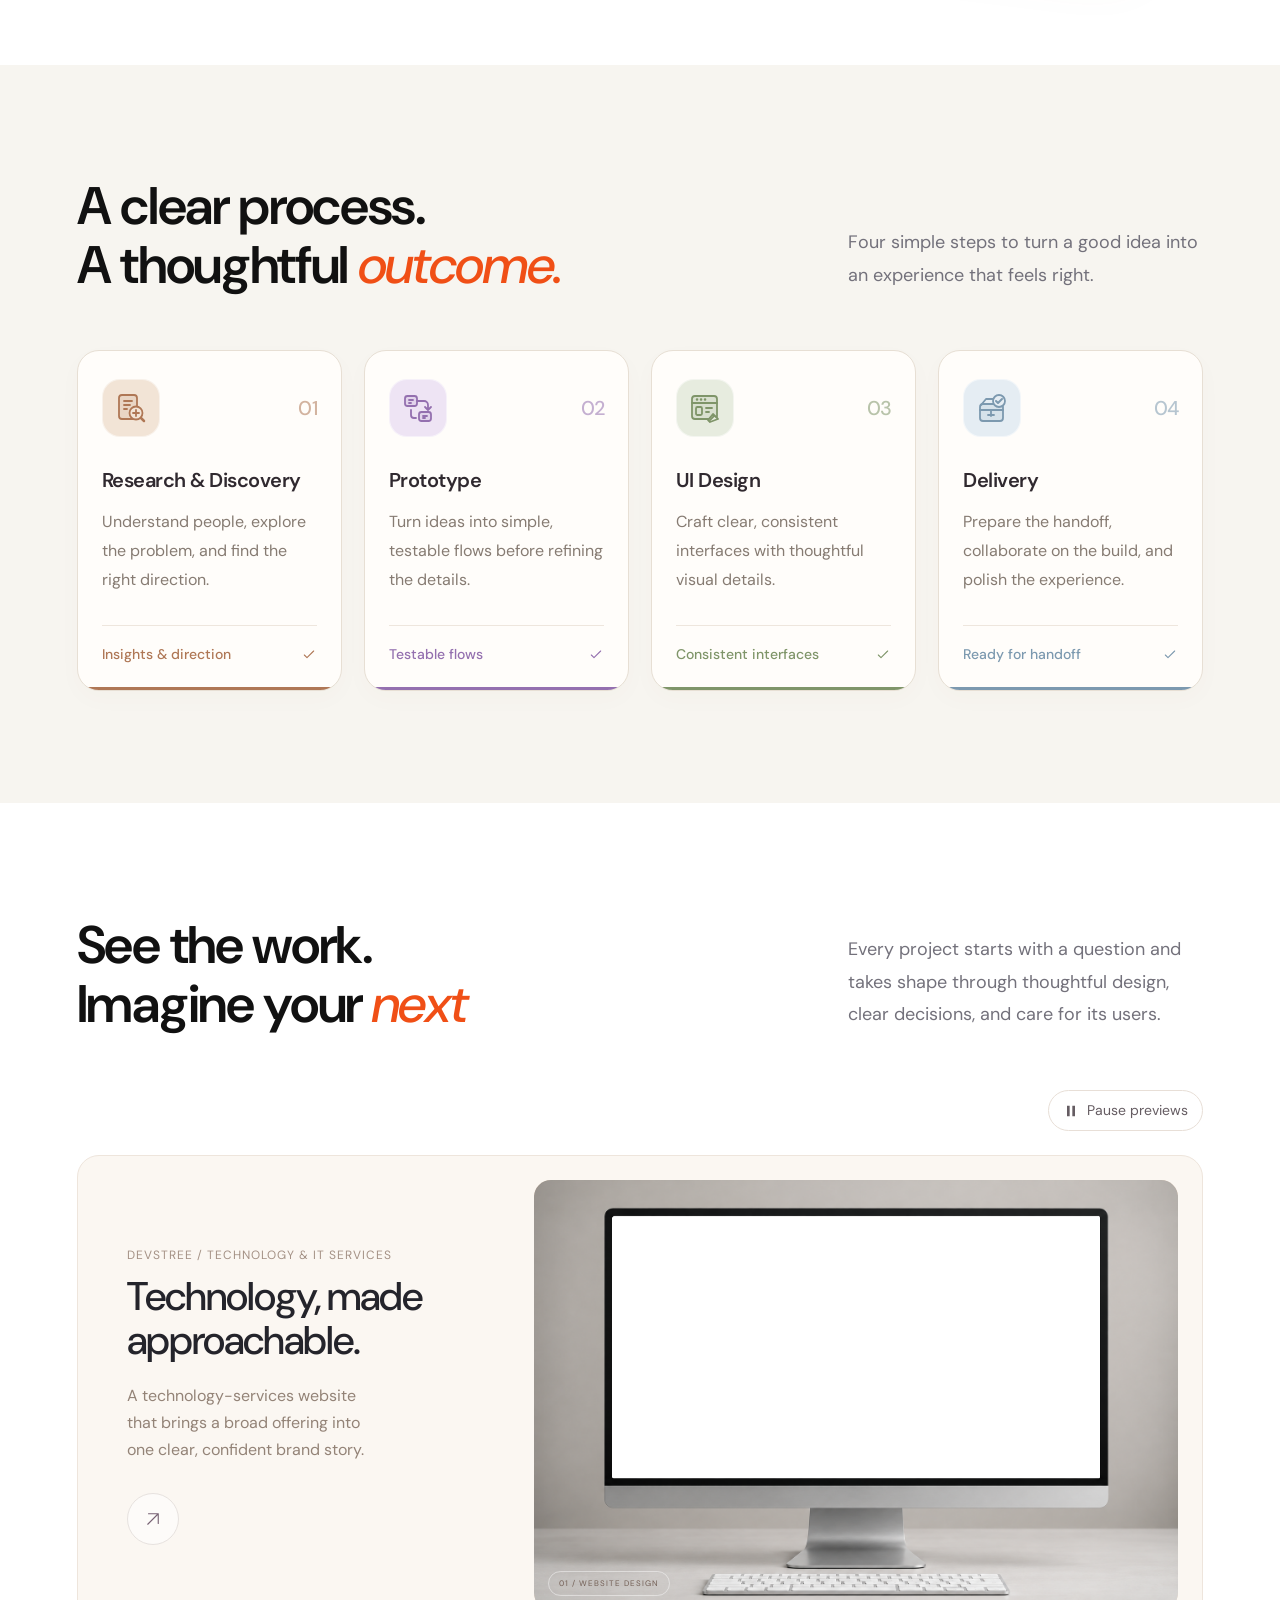
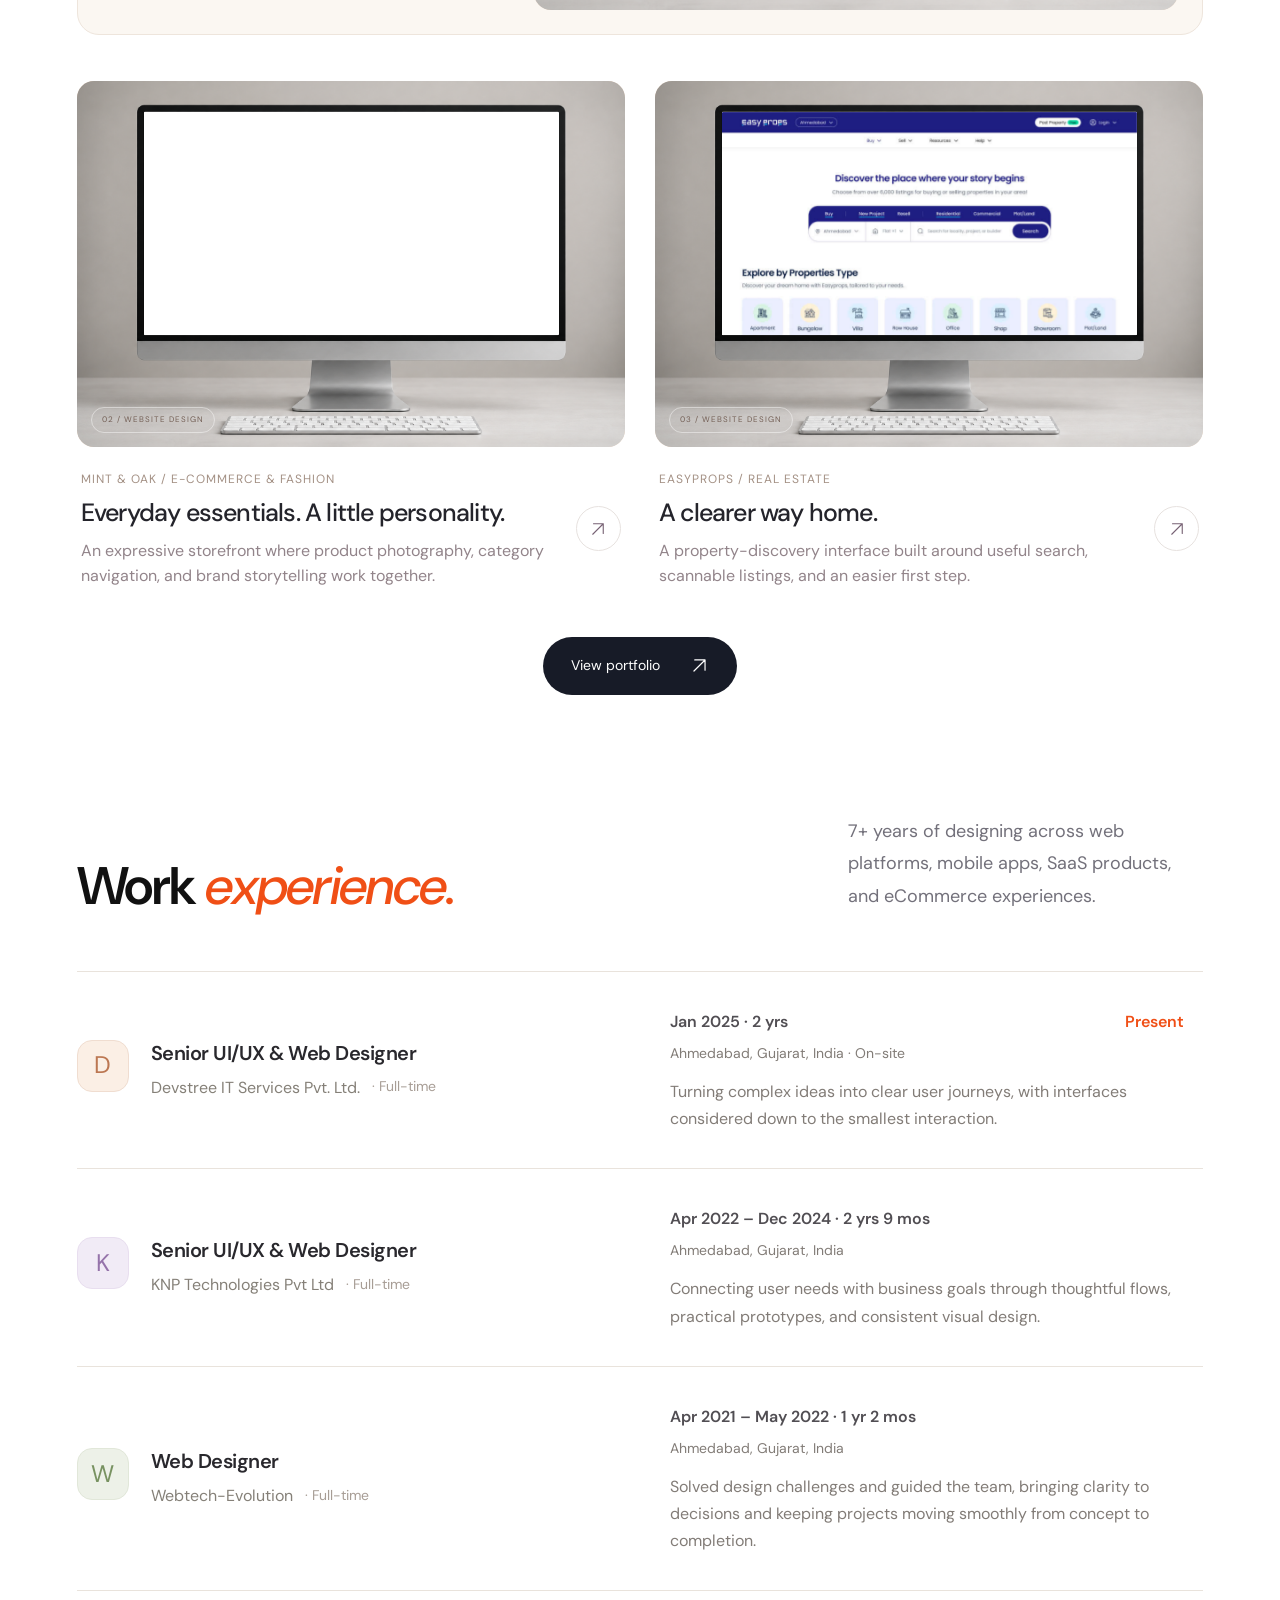
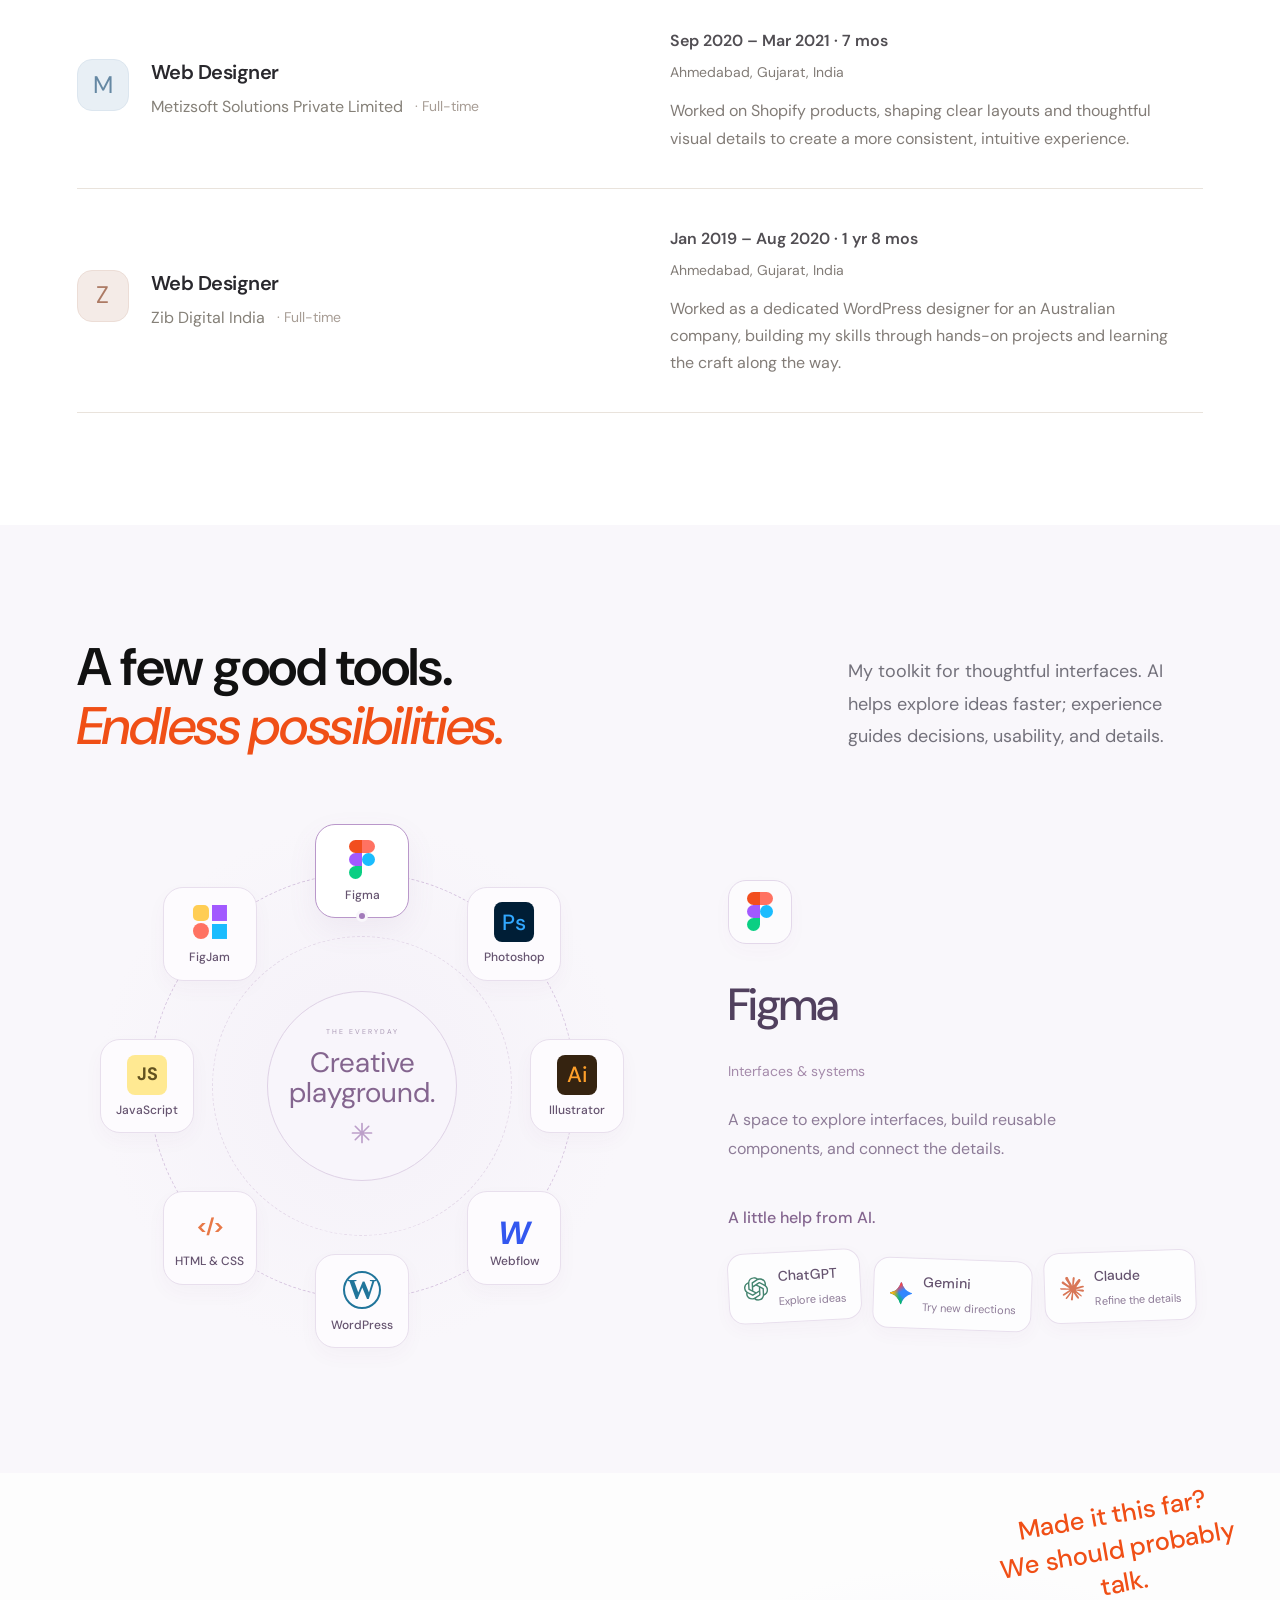
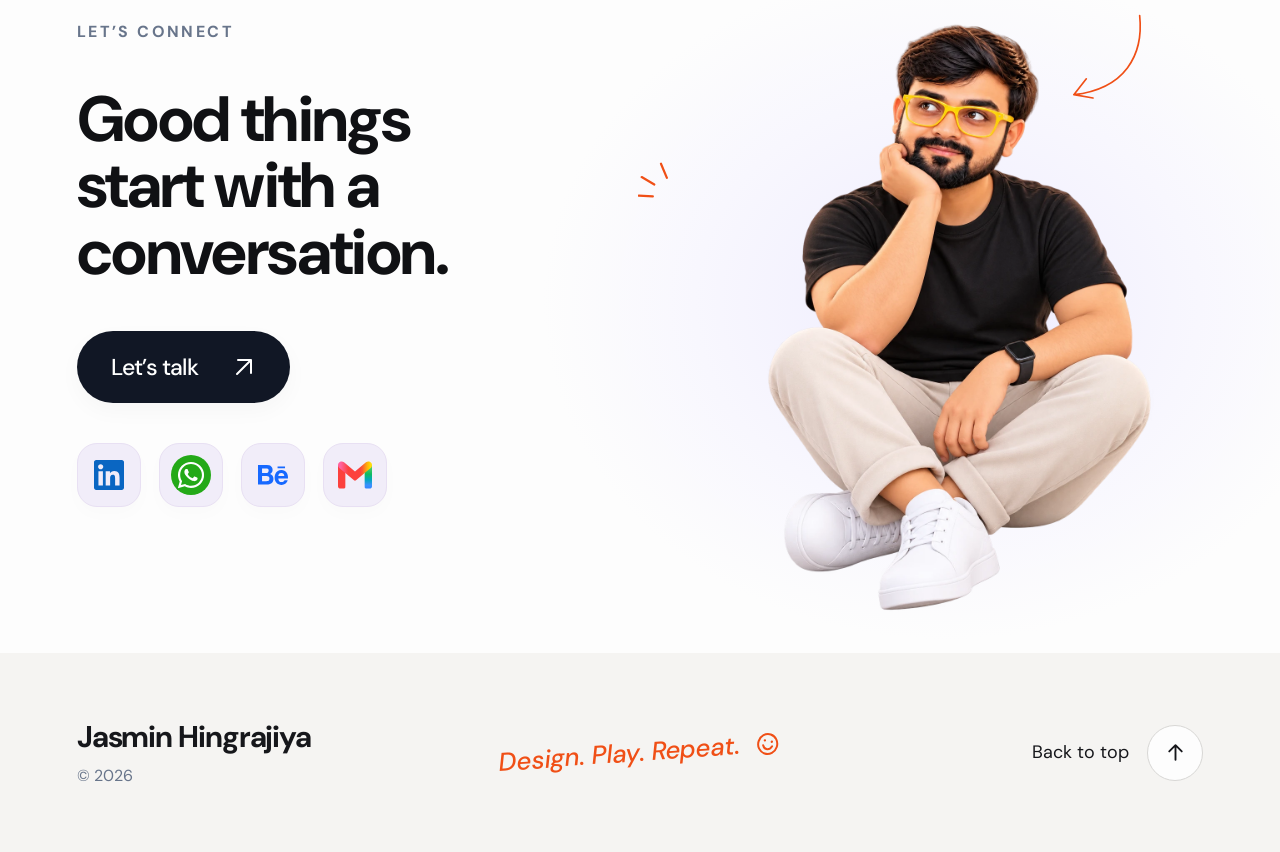
==== commit 434752c2: "Enable resume PDF downloads across all website pages" ====
--- a/index.html
+++ b/index.html
@@ -29,7 +29,7 @@
         <a class="nav-link is-active" href="index.html" aria-current="page">Home</a>
         <a class="nav-link" href="portfolio.html">Portfolio</a>
         <a class="nav-link" href="contact.html">Contact</a>
-        <button class="resume-download" type="button" disabled title="Resume PDF has not been added yet" aria-label="Resume download unavailable until PDF is added">Resume <svg width="17" height="17" viewBox="0 0 24 24" fill="none" aria-hidden="true"><path d="M12 3v12m-4-4 4 4 4-4M4 15v5a1 1 0 0 0 1 1h14a1 1 0 0 0 1-1v-5" stroke="currentColor" stroke-width="1.7" stroke-linecap="round" stroke-linejoin="round"/></svg></button>
+        <a class="resume-download" href="assets/documents/jasmin-hingrajiya-resume.pdf" download="Jasmin-Hingrajiya-Resume.pdf">Resume <svg width="17" height="17" viewBox="0 0 24 24" fill="none" aria-hidden="true"><path d="M12 3v12m-4-4 4 4 4-4M4 15v5a1 1 0 0 0 1 1h14a1 1 0 0 0 1-1v-5" stroke="currentColor" stroke-width="1.7" stroke-linecap="round" stroke-linejoin="round"/></svg></a>
       </nav>
     </header>
 
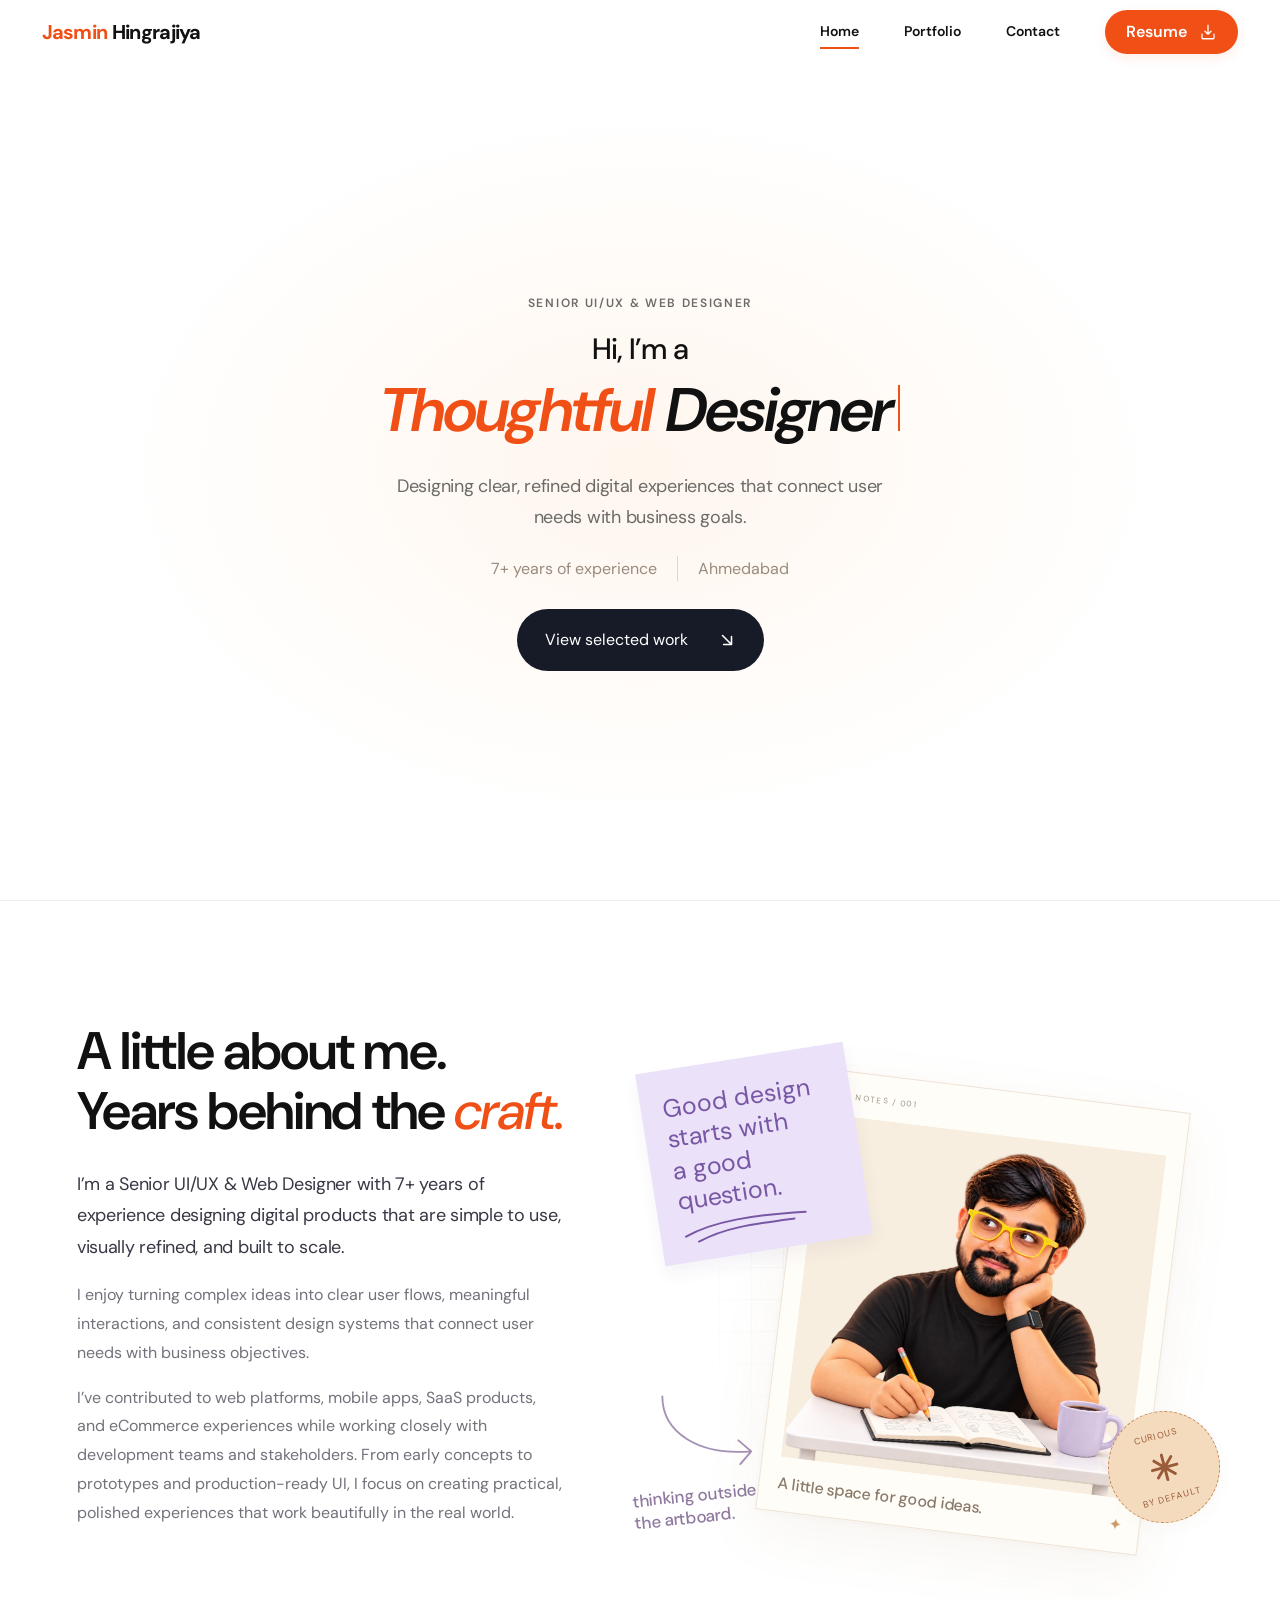
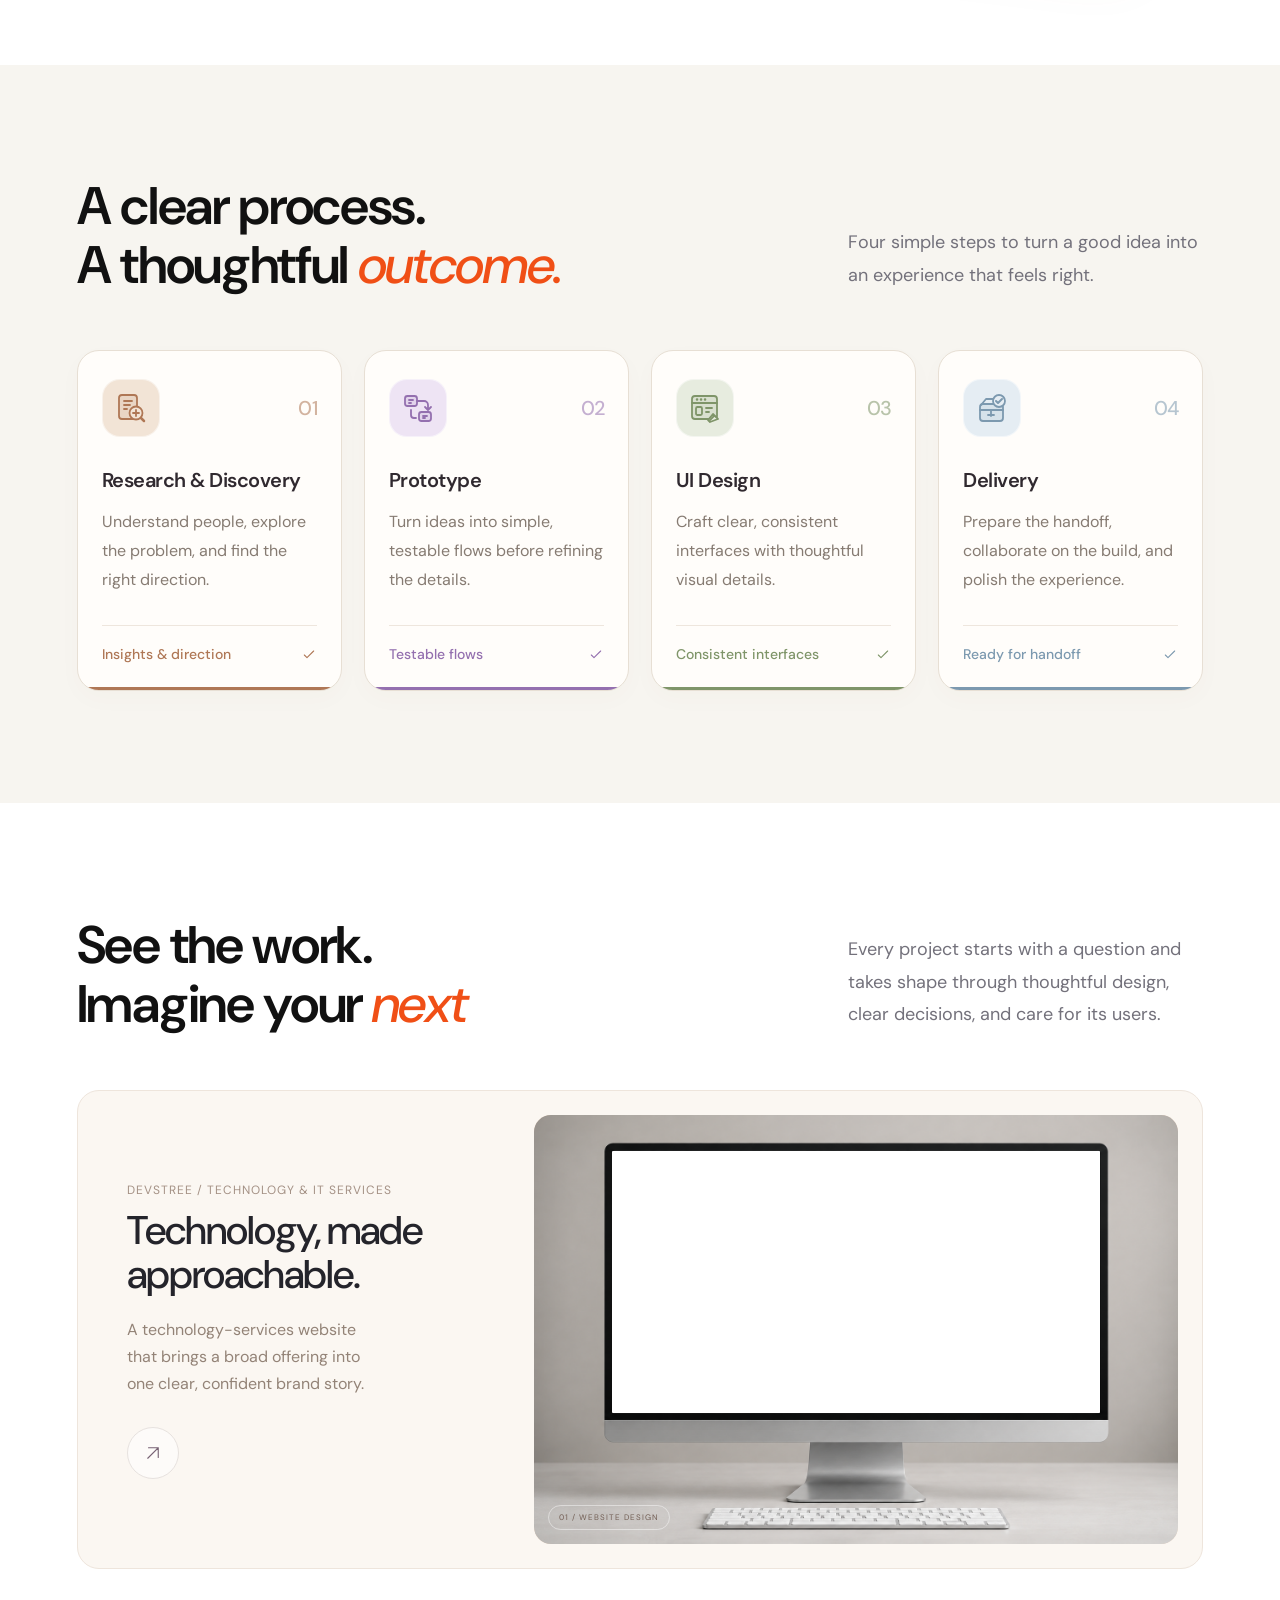
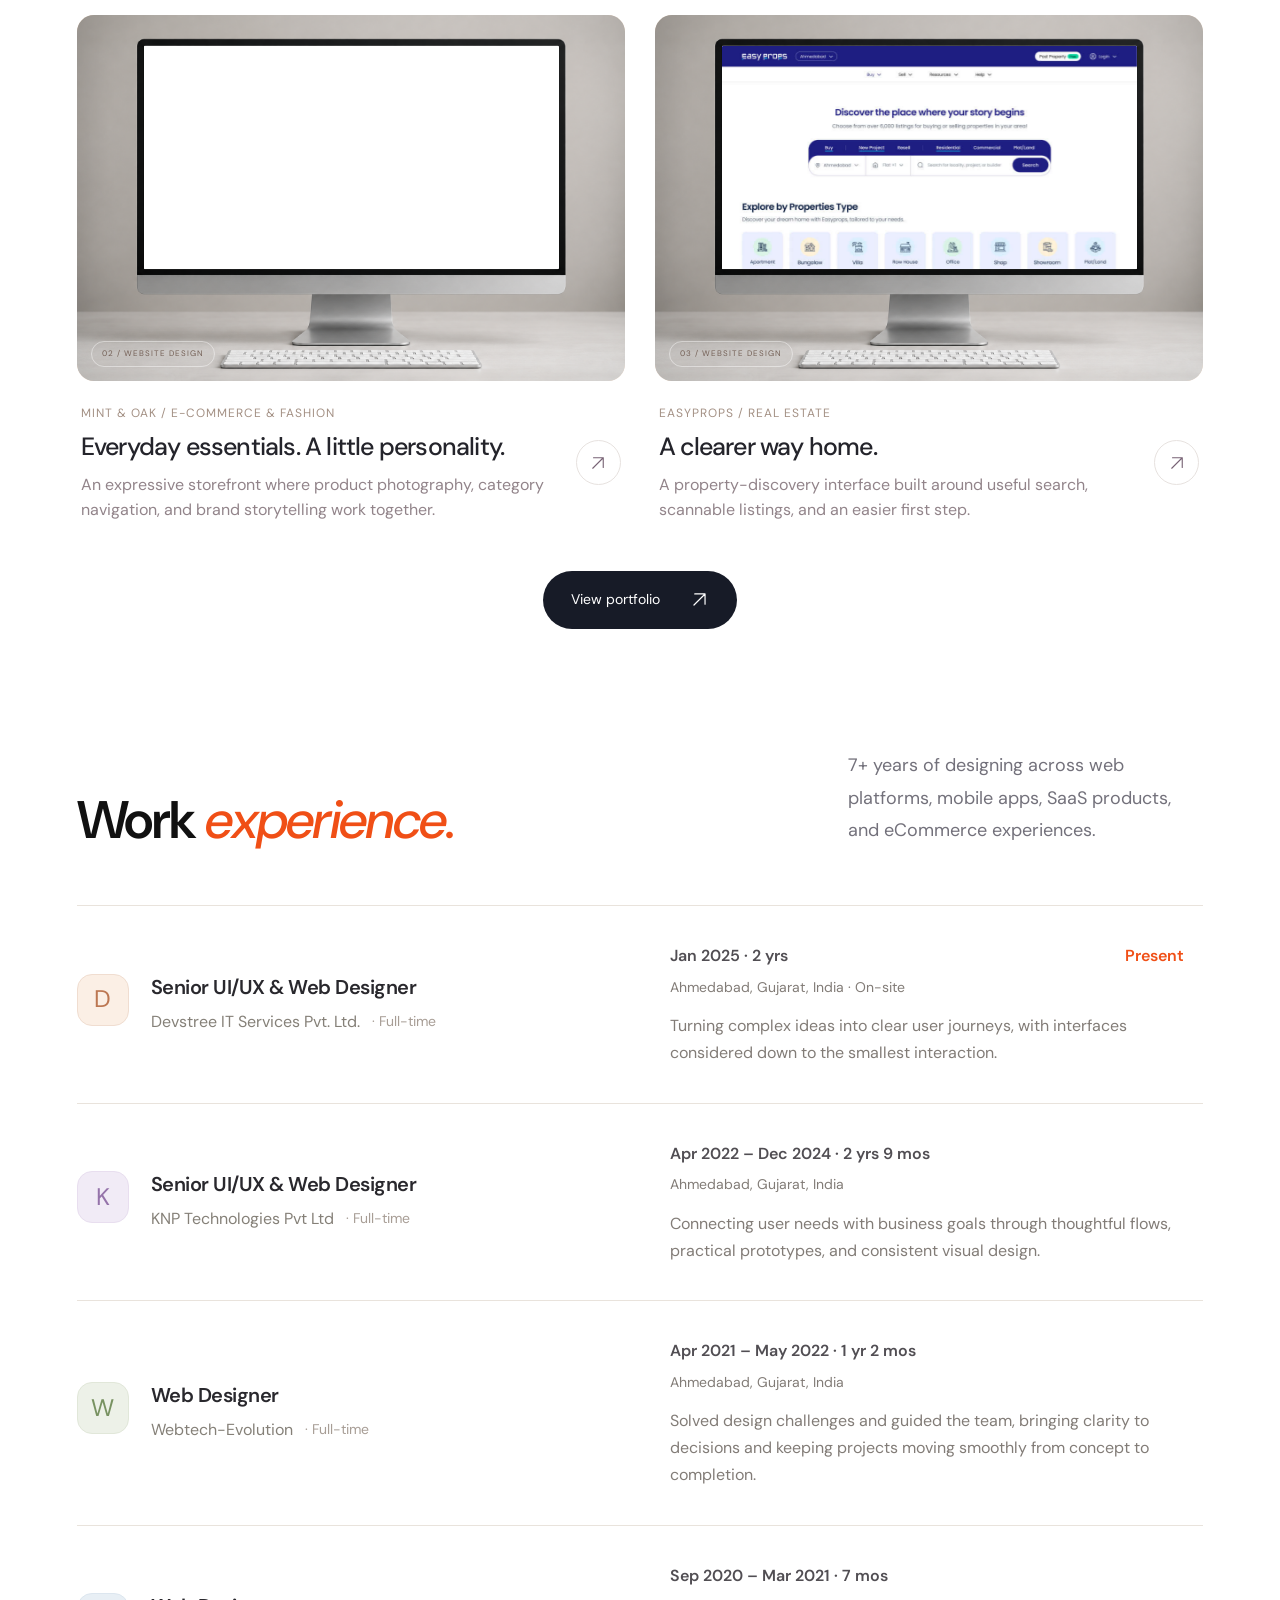
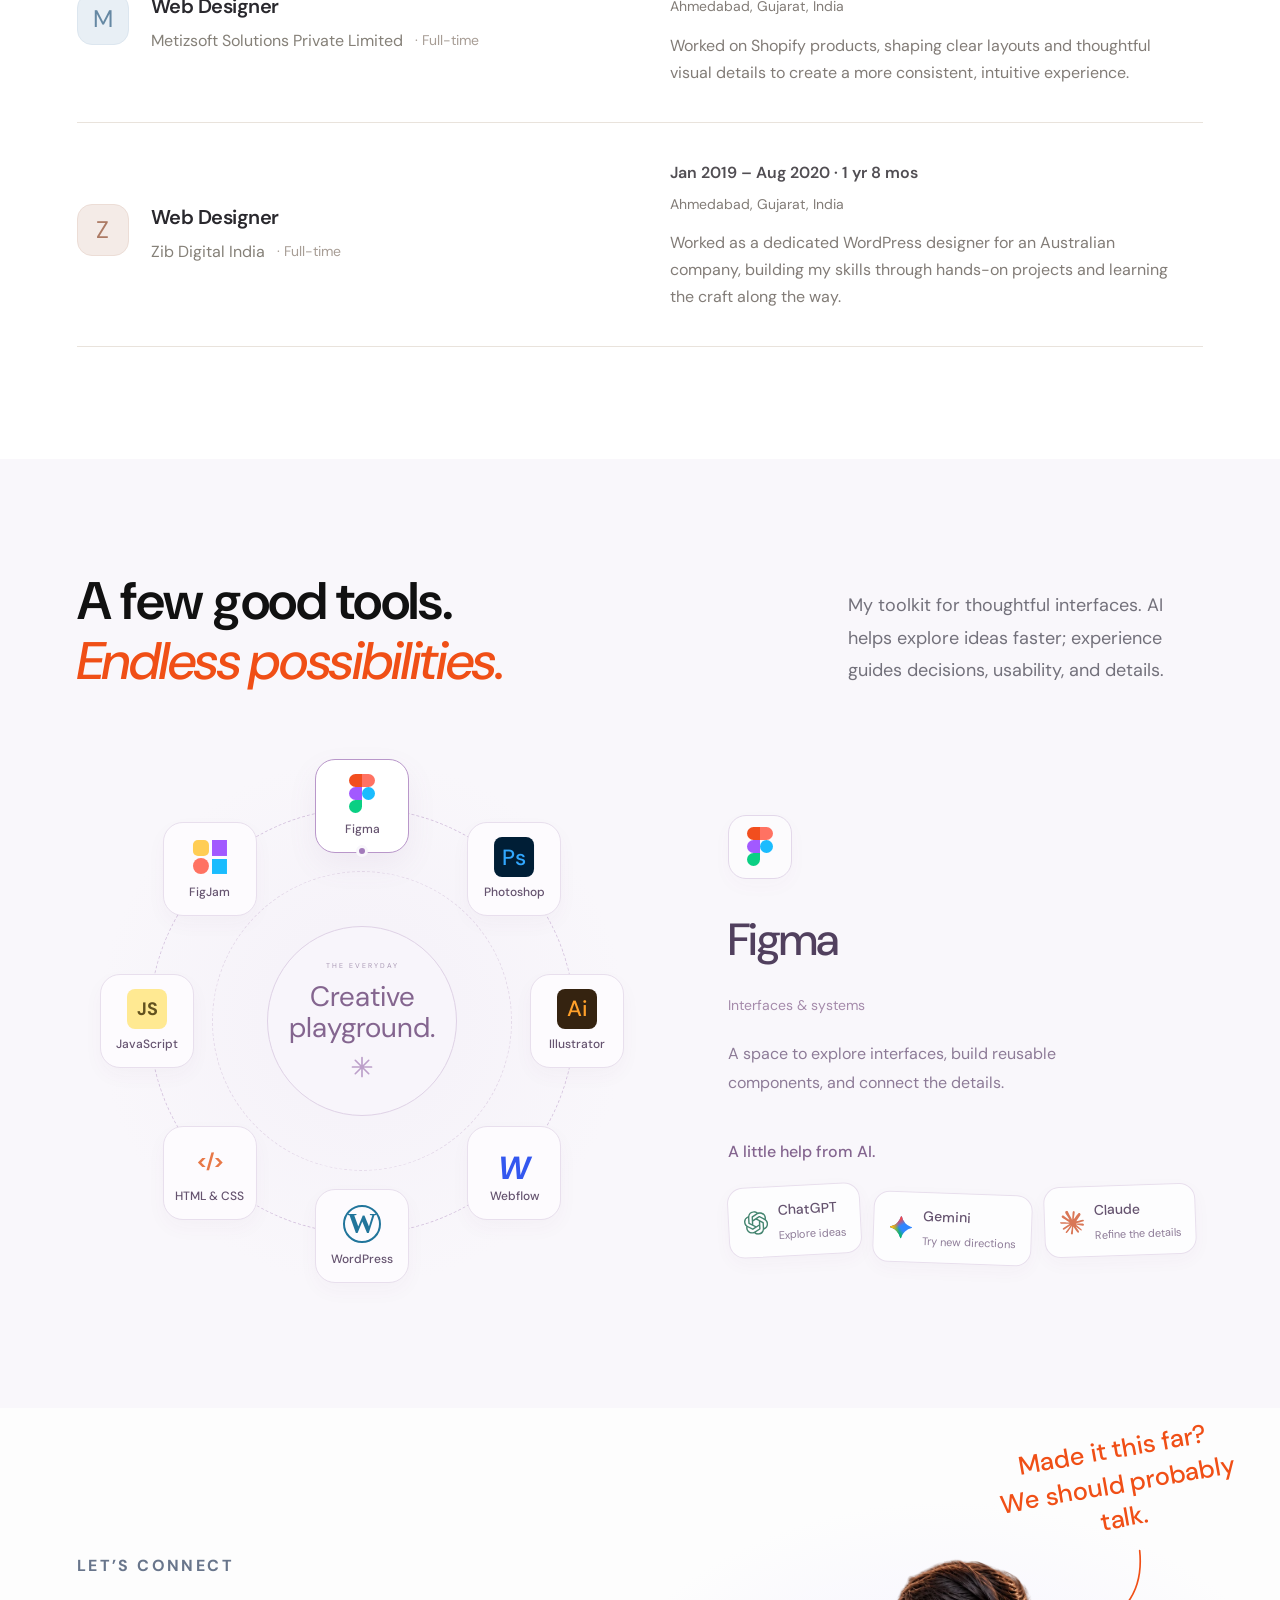
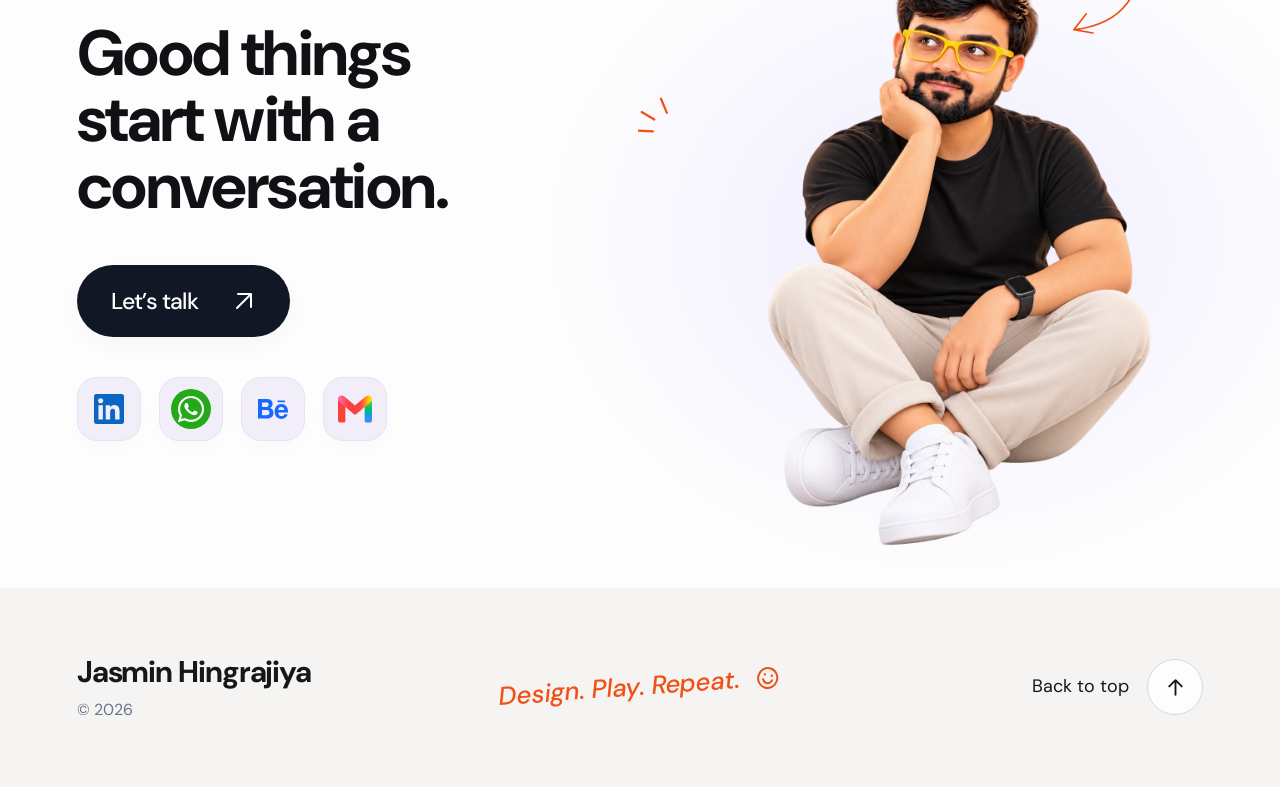
==== commit 948b44ef: "Remove preview pause buttons from portfolio and project dialogs" ====
--- a/index.html
+++ b/index.html
@@ -108,7 +108,6 @@
       <section id="projects" class="editorial-section portfolio-section" aria-labelledby="projects-title">
         <div class="content-shell">
           <div class="section-heading reveal"><h2 id="projects-title" class="section-title">See the work.<br>Imagine your <em>next</em></h2><p class="body-copy">Every project starts with a question and takes shape through thoughtful design, clear decisions, and care for its users.</p></div>
-          <div class="device-preview-toolbar" hidden><button class="device-motion-toggle" type="button" aria-pressed="false"><svg width="16" height="16" viewBox="0 0 24 24" fill="currentColor" aria-hidden="true"><path d="M6 4h4v16H6zm8 0h4v16h-4z"/></svg><span>Pause previews</span></button></div>
           <div class="project-grid">
             <article class="project-card featured-project reveal" data-category="web">
               <div class="project-art portfolio-device-art" data-device-project="devstree"><div class="device-preview-frame"><img class="portfolio-device-cover" src="assets/images/projects/desktop-monitor.webp" alt="DevsTree website displayed inside a front-facing desktop monitor." width="1536" height="1024" loading="lazy" decoding="async"><div class="device-scroll-window" aria-hidden="true"><img class="device-scroll-content" src="assets/images/projects/devstree-original.jpg" alt="" width="1248" height="6011" loading="lazy" decoding="async"></div></div><button class="project-preview" type="button" data-project="devstree" aria-label="Explore DevsTree website design"><span class="cover-action" aria-hidden="true">View<br>project <svg aria-hidden="true" width="18" height="18" viewBox="0 0 24 24" fill="none"><path d="M5 19 19 5M6 5h13v13" stroke="currentColor" stroke-width="1.5" stroke-linecap="round" stroke-linejoin="round"/></svg></span></button><span class="cover-index">01 / WEBSITE DESIGN</span></div>
@@ -226,7 +225,7 @@
     </main>
 
     <dialog id="project-dialog" class="case-study-dialog" aria-labelledby="case-study-title">
-      <div class="case-study-top"><span class="project-type" id="case-study-kind">Concept exploration</span><button class="device-motion-toggle" type="button" aria-pressed="false" aria-label="Pause scrolling previews" hidden><svg width="16" height="16" viewBox="0 0 24 24" fill="currentColor" aria-hidden="true"><path d="M6 4h4v16H6zm8 0h4v16h-4z"/></svg><span>Pause previews</span></button><form method="dialog"><button class="case-study-close" aria-label="Close project details">×</button></form></div>
+      <div class="case-study-top"><span class="project-type" id="case-study-kind">Concept exploration</span><form method="dialog"><button class="case-study-close" aria-label="Close project details">×</button></form></div>
       <div id="case-study-device-preview" class="case-study-device-preview" hidden><div class="device-preview-frame"><img id="case-study-image" class="case-study-image" alt="" width="1536" height="1024" hidden><div class="device-scroll-window" aria-hidden="true"><img id="case-study-scroll-image" class="device-scroll-content" alt="" decoding="async"></div></div></div>
       <h2 id="case-study-title"></h2><p id="case-study-summary" class="section-lead"></p>
       <h3>The idea</h3><p id="case-study-idea"></p>
--- a/assets/css/global.css
+++ b/assets/css/global.css
@@ -640,13 +640,6 @@
 .catalog-card:hover .device-preview-frame > .catalog-image { transform: none; }
 .case-study-device-preview { position: relative; overflow: hidden; border-radius: 16px; margin-bottom: 24px; }
 .case-study-device-preview .case-study-image { margin: 0; border-radius: inherit; }
-.device-preview-toolbar { display: flex; justify-content: flex-end; margin-bottom: 24px; }
-.device-preview-toolbar[hidden] { display: none !important; }
-.device-motion-toggle { display: inline-flex; align-items: center; gap: 8px; min-height: 40px; padding: 8px 14px; border: 1px solid #e8dfd7; border-radius: 999px; background: #fff; color: #655c62; font-size: 14px; cursor: pointer; }
-.device-motion-toggle:hover { border-color: var(--button-accent); color: var(--button-accent); }
 @media (prefers-reduced-motion: reduce) { .device-scroll-content { transform: none !important; } }
 
 .case-study-top .project-type { margin-right: auto; }
-.case-study-top .device-motion-toggle { flex: 0 0 40px; justify-content: center; padding: 8px; }
-.case-study-top .device-motion-toggle span { display: none; }
-.device-motion-toggle[hidden] { display: none !important; }
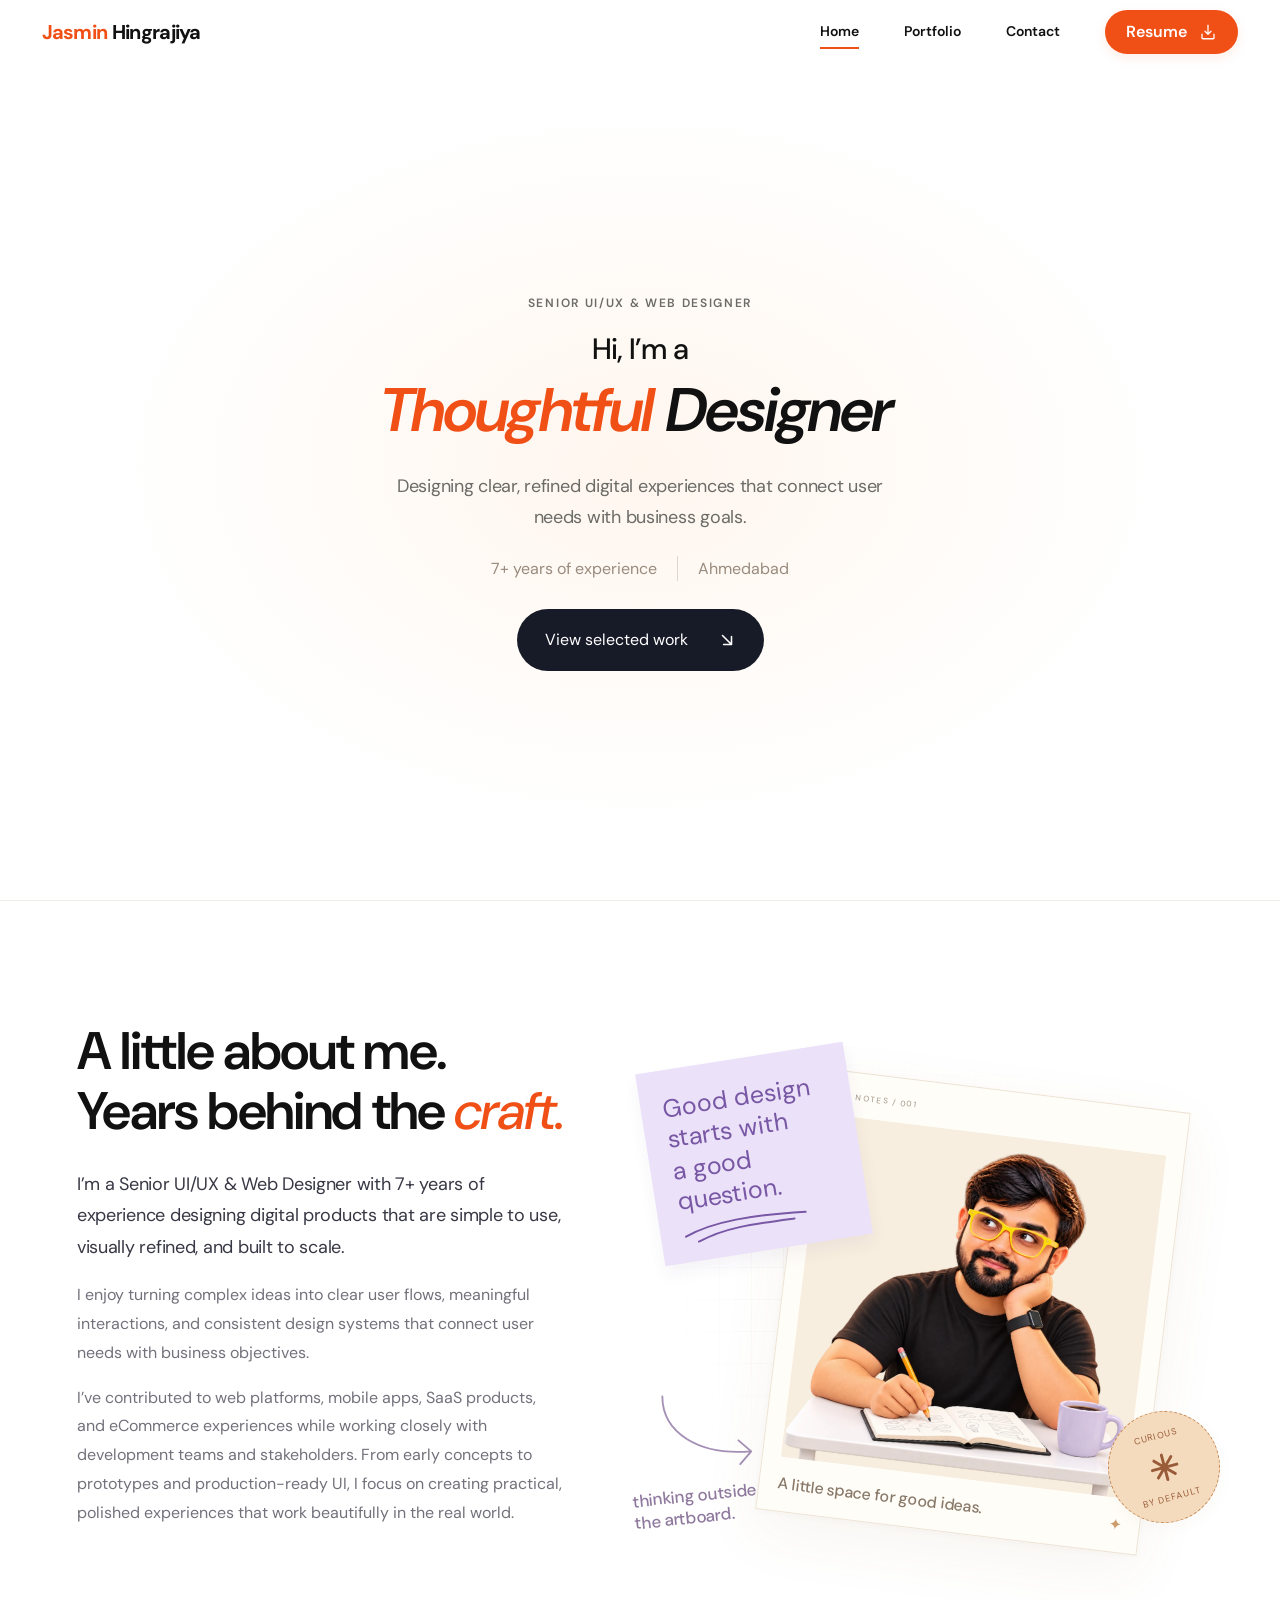
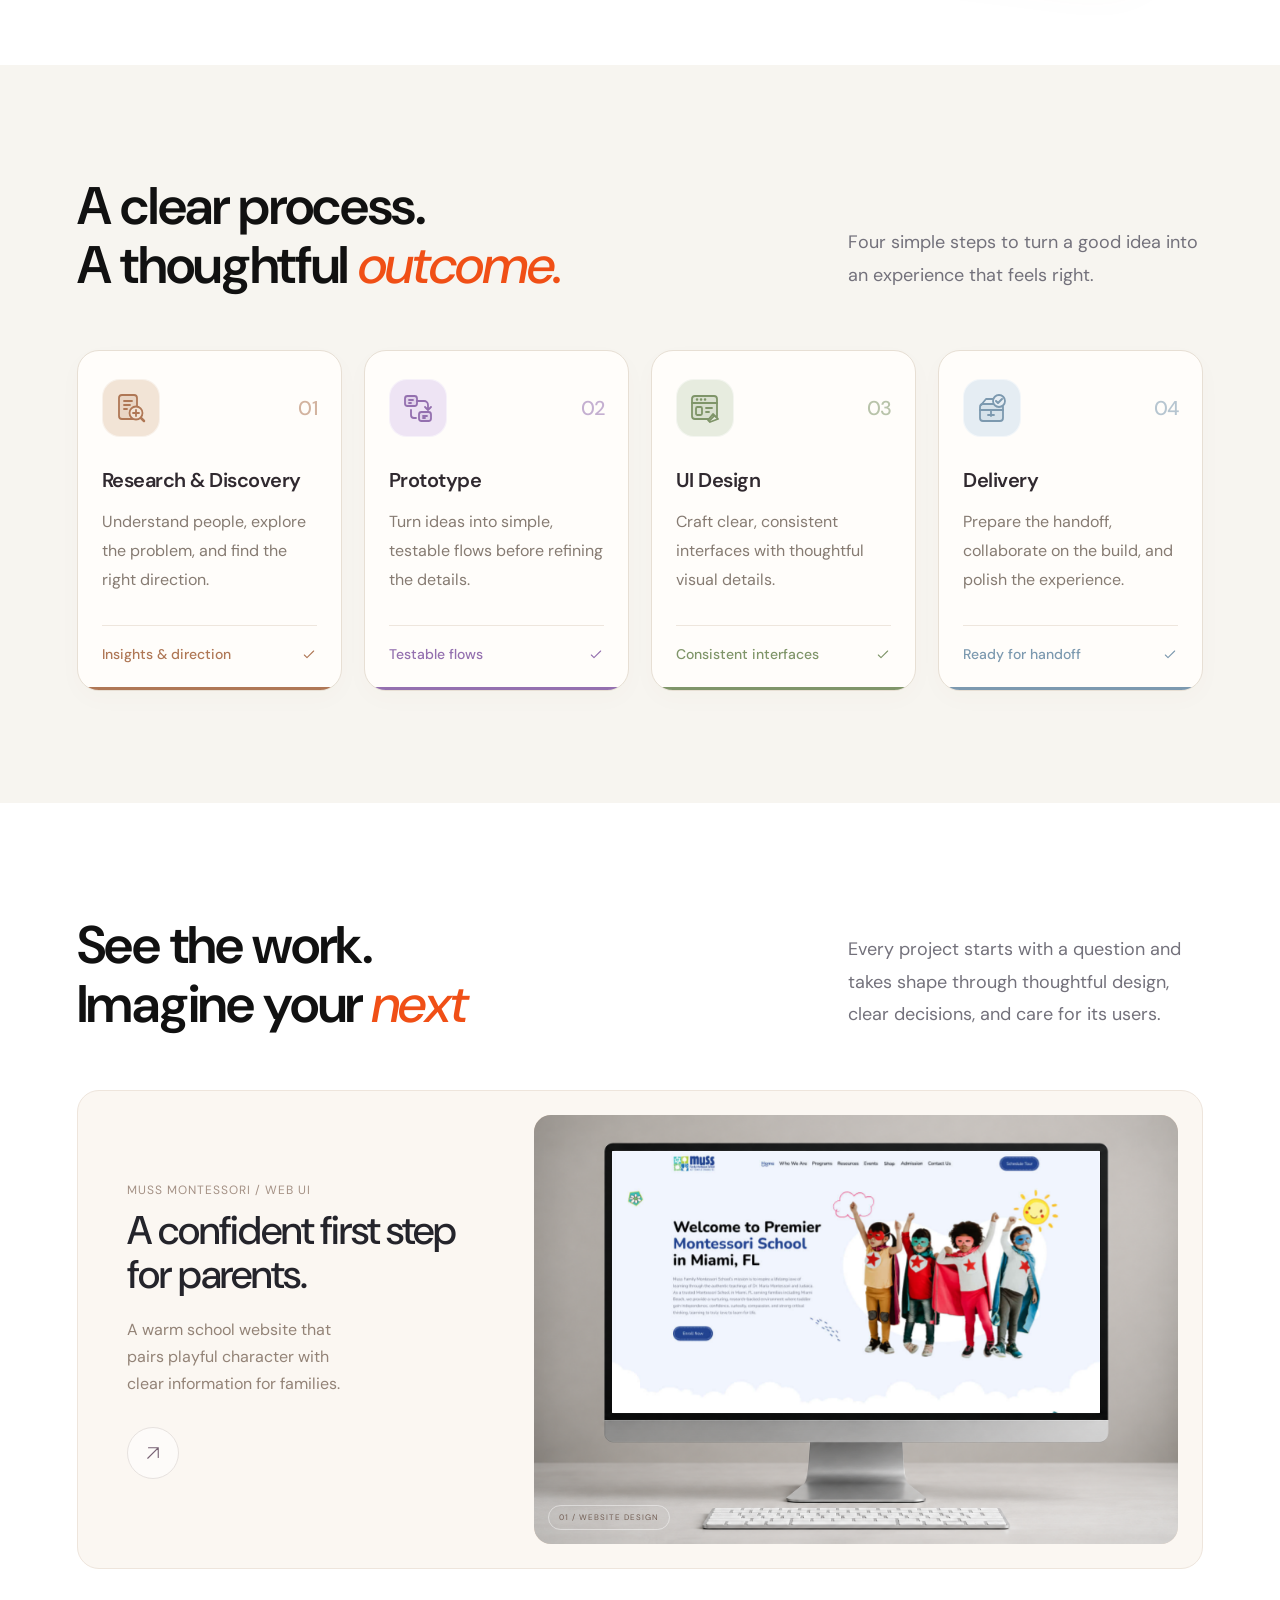
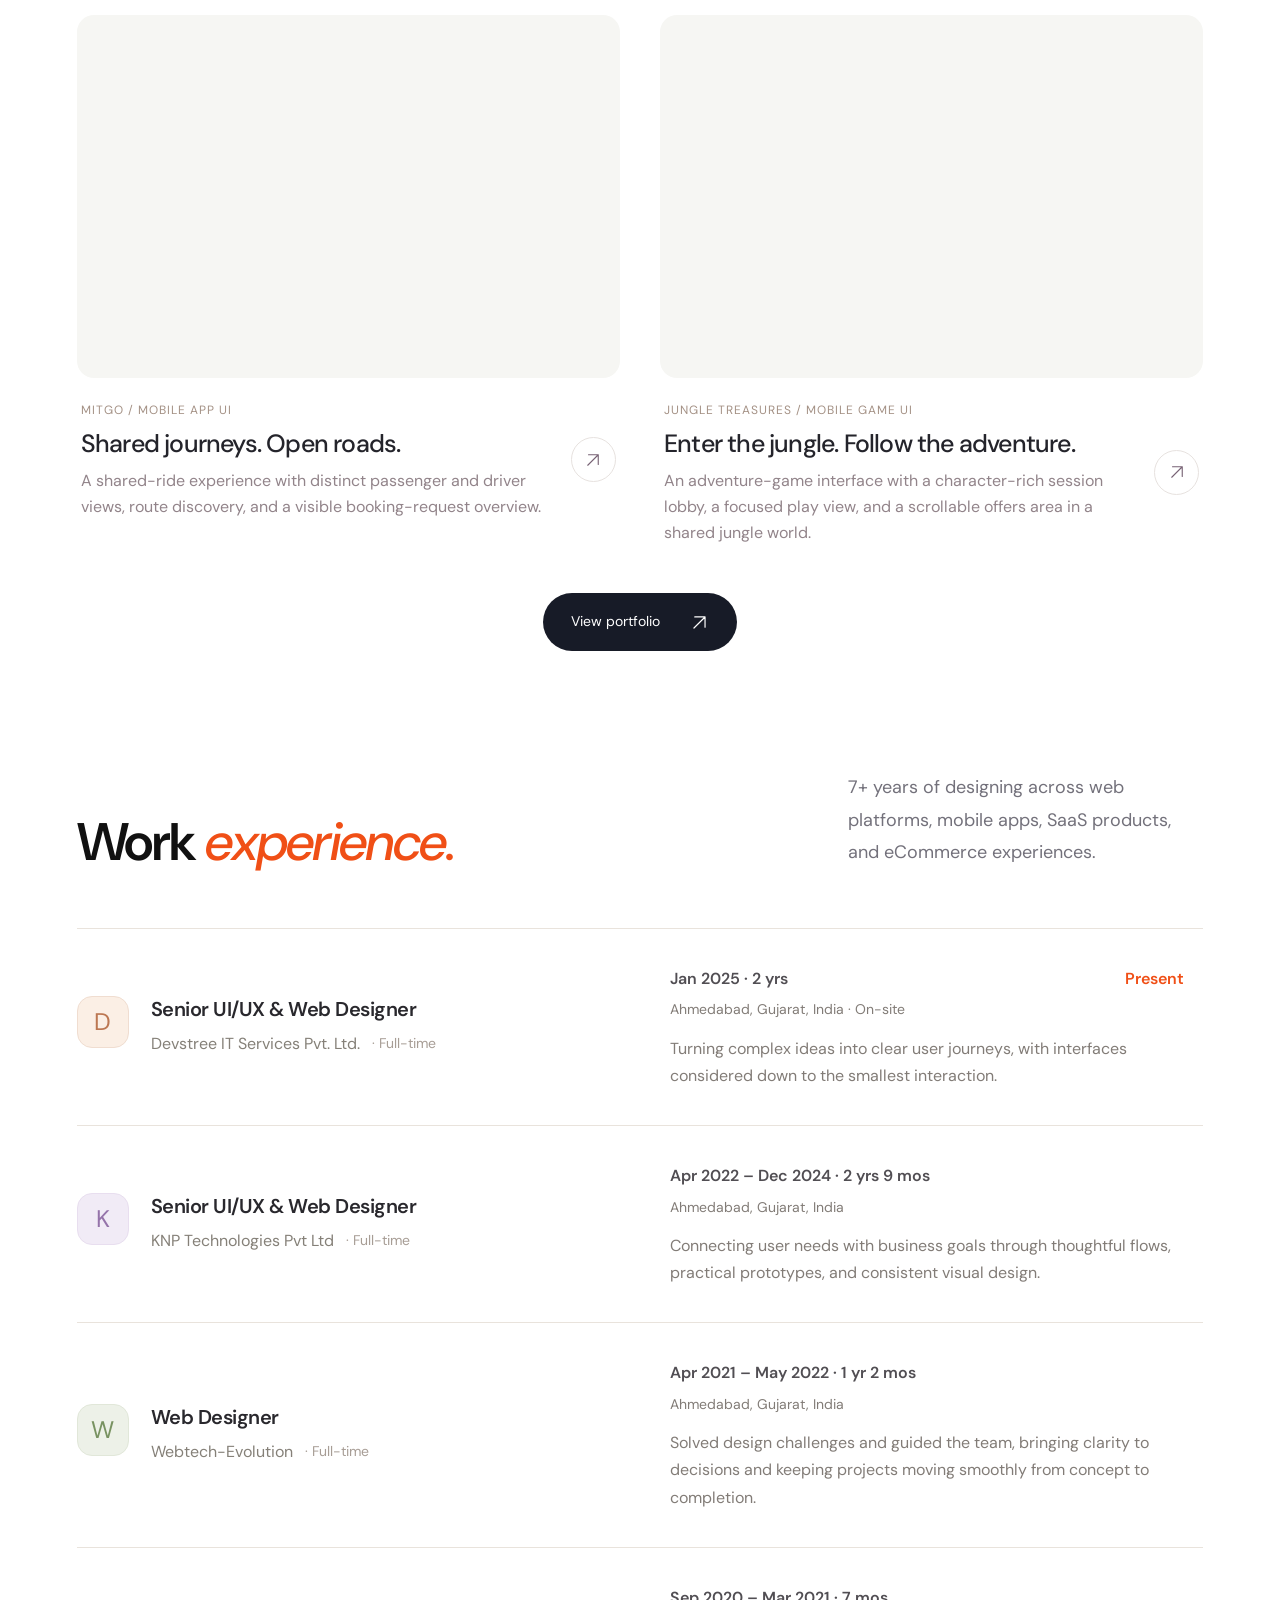
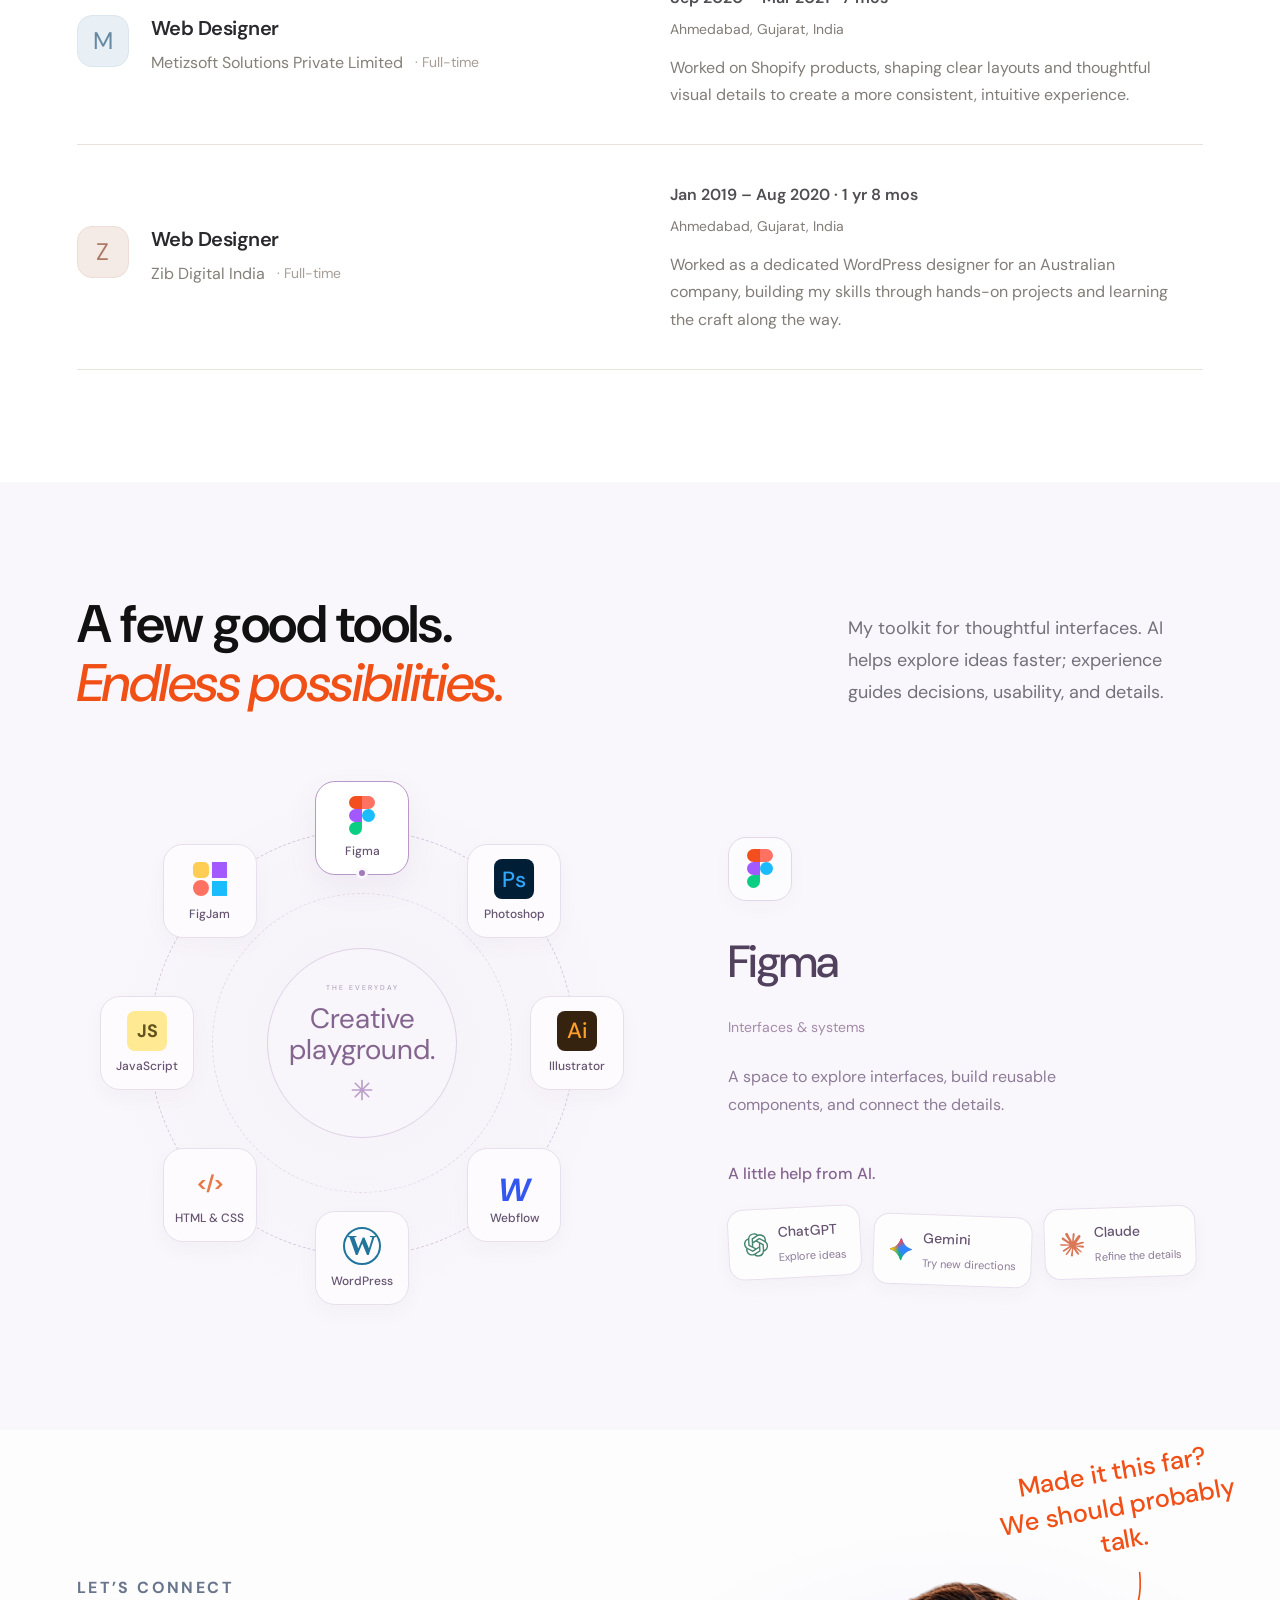
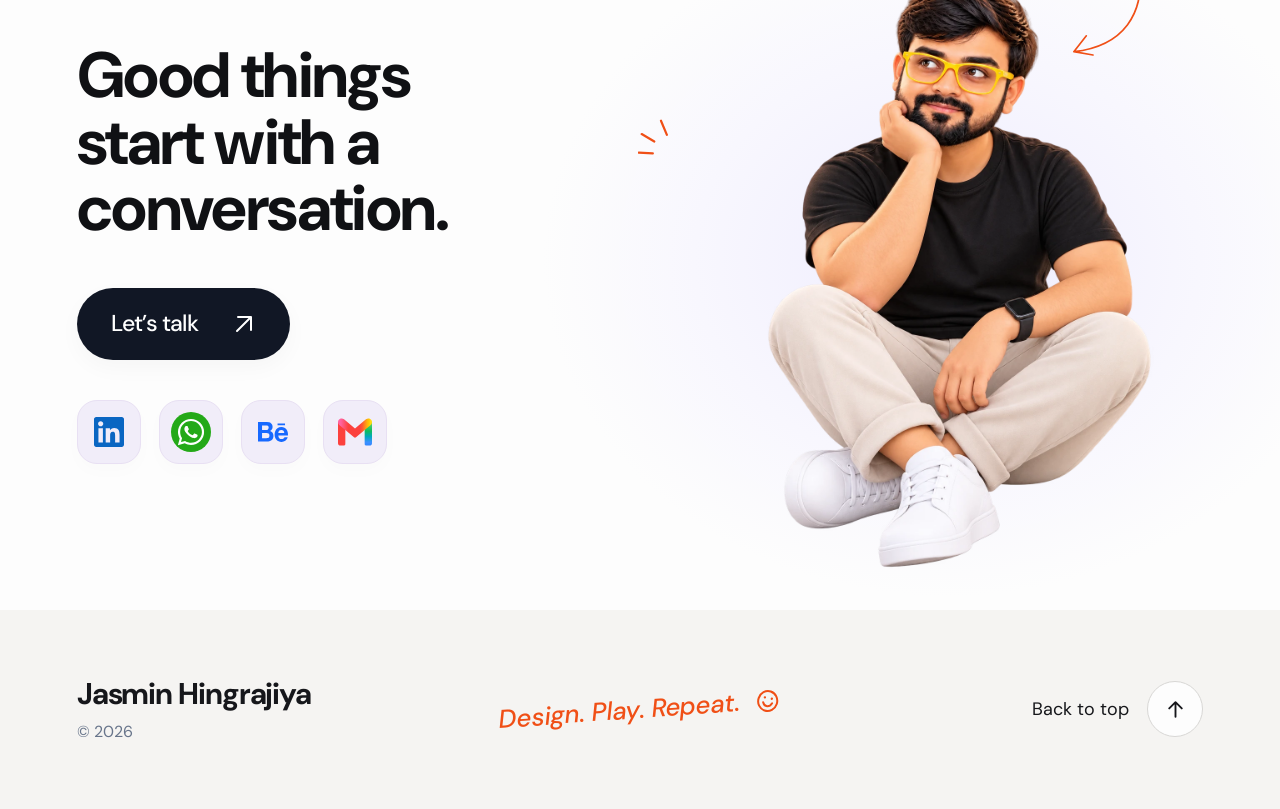
==== commit 295109f7: "Curate portfolio features and speed up website previews" ====
--- a/index.html
+++ b/index.html
@@ -19,6 +19,8 @@
     <link rel="stylesheet" href="assets/css/global.css">
     <link rel="stylesheet" href="assets/css/connect.css">
     <link rel="stylesheet" href="assets/css/home.css">
+    <link rel="stylesheet" href="assets/css/mobile-projects.css">
+    <link rel="stylesheet" href="assets/css/game-projects.css">
     <script id="profile-structured-data" type="application/ld+json">{"@context": "https://schema.org", "@type": "Person", "name": "Jasmin Hingrajiya", "jobTitle": "Senior UI/UX & Web Designer", "description": "Jasmin Hingrajiya is a Senior UI/UX & Web Designer based in Ahmedabad with 7+ years of experience across web, mobile, SaaS, and eCommerce.", "address": {"@type": "PostalAddress", "addressLocality": "Ahmedabad"}, "sameAs": ["https://www.linkedin.com/in/hingrajiya-jasmin-17271a164/"], "knowsAbout": ["UI/UX design", "Web design", "User flows", "Interaction design", "Design systems", "Prototyping", "SaaS design", "eCommerce design"]}</script>
   </head>
   <body>
@@ -109,17 +111,17 @@
         <div class="content-shell">
           <div class="section-heading reveal"><h2 id="projects-title" class="section-title">See the work.<br>Imagine your <em>next</em></h2><p class="body-copy">Every project starts with a question and takes shape through thoughtful design, clear decisions, and care for its users.</p></div>
           <div class="project-grid">
-            <article class="project-card featured-project reveal" data-category="web">
-              <div class="project-art portfolio-device-art" data-device-project="devstree"><div class="device-preview-frame"><img class="portfolio-device-cover" src="assets/images/projects/desktop-monitor.webp" alt="DevsTree website displayed inside a front-facing desktop monitor." width="1536" height="1024" loading="lazy" decoding="async"><div class="device-scroll-window" aria-hidden="true"><img class="device-scroll-content" src="assets/images/projects/devstree-original.jpg" alt="" width="1248" height="6011" loading="lazy" decoding="async"></div></div><button class="project-preview" type="button" data-project="devstree" aria-label="Explore DevsTree website design"><span class="cover-action" aria-hidden="true">View<br>project <svg aria-hidden="true" width="18" height="18" viewBox="0 0 24 24" fill="none"><path d="M5 19 19 5M6 5h13v13" stroke="currentColor" stroke-width="1.5" stroke-linecap="round" stroke-linejoin="round"/></svg></span></button><span class="cover-index">01 / WEBSITE DESIGN</span></div>
-              <div class="project-meta"><div><p class="project-type">DevsTree / Technology &amp; IT Services</p><h3>Technology, made approachable.</h3><p>A technology-services website that brings a broad offering into one clear, confident brand story.</p></div><button type="button" class="project-open" data-project="devstree" aria-label="Read DevsTree project details"><svg aria-hidden="true" width="18" height="18" viewBox="0 0 24 24" fill="none"><path d="M5 19 19 5M6 5h13v13" stroke="currentColor" stroke-width="1.5" stroke-linecap="round" stroke-linejoin="round"/></svg></button></div>
+<article class="project-card featured-project reveal" data-category="web">
+              <div class="project-art portfolio-device-art" data-device-project="muss-montessori"><div class="device-preview-frame"><img class="portfolio-device-cover" src="assets/images/projects/desktop-monitor.webp" alt="Muss Montessori website displayed inside a front-facing desktop monitor." width="1536" height="1024" loading="lazy" decoding="async"><div class="device-scroll-window" aria-hidden="true"><img class="device-scroll-content" src="assets/images/projects/muss-montessori-original.jpg" alt="" width="1248" height="6918" loading="lazy" decoding="async"></div></div><button class="project-preview" type="button" data-project="muss-montessori" aria-label="Explore Muss Montessori web ui"><span class="cover-action" aria-hidden="true">View<br>project <svg aria-hidden="true" width="18" height="18" viewBox="0 0 24 24" fill="none"><path d="M5 19 19 5M6 5h13v13" stroke="currentColor" stroke-width="1.5" stroke-linecap="round" stroke-linejoin="round"/></svg></span></button><span class="cover-index">01 / WEBSITE DESIGN</span></div>
+              <div class="project-meta"><div><p class="project-type">Muss Montessori / Web UI</p><h3>A confident first step for parents.</h3><p>A warm school website that pairs playful character with clear information for families.</p></div><button type="button" class="project-open" data-project="muss-montessori" aria-label="Read Muss Montessori project details"><svg aria-hidden="true" width="18" height="18" viewBox="0 0 24 24" fill="none"><path d="M5 19 19 5M6 5h13v13" stroke="currentColor" stroke-width="1.5" stroke-linecap="round" stroke-linejoin="round"/></svg></button></div>
             </article>
-            <article class="project-card reveal" data-category="web">
-              <div class="project-art portfolio-device-art" data-device-project="mint-and-oak"><div class="device-preview-frame"><img class="portfolio-device-cover" src="assets/images/projects/desktop-monitor.webp" alt="Mint &amp; Oak website displayed inside a front-facing desktop monitor." width="1536" height="1024" loading="lazy" decoding="async"><div class="device-scroll-window" aria-hidden="true"><img class="device-scroll-content" src="assets/images/projects/mint-and-oak-original.jpg" alt="" width="1248" height="5987" loading="lazy" decoding="async"></div></div><button class="project-preview" type="button" data-project="mint-and-oak" aria-label="Explore Mint &amp; Oak website design"><span class="cover-action" aria-hidden="true">View<br>project <svg aria-hidden="true" width="18" height="18" viewBox="0 0 24 24" fill="none"><path d="M5 19 19 5M6 5h13v13" stroke="currentColor" stroke-width="1.5" stroke-linecap="round" stroke-linejoin="round"/></svg></span></button><span class="cover-index">02 / WEBSITE DESIGN</span></div>
-              <div class="project-meta"><div><p class="project-type">Mint &amp; Oak / E-commerce &amp; Fashion</p><h3>Everyday essentials. A little personality.</h3><p>An expressive storefront where product photography, category navigation, and brand storytelling work together.</p></div><button type="button" class="project-open" data-project="mint-and-oak" aria-label="Read Mint &amp; Oak project details"><svg aria-hidden="true" width="18" height="18" viewBox="0 0 24 24" fill="none"><path d="M5 19 19 5M6 5h13v13" stroke="currentColor" stroke-width="1.5" stroke-linecap="round" stroke-linejoin="round"/></svg></button></div>
+<article class="project-card reveal" data-category="app">
+              <div class="project-art portfolio-app-art" data-device-project="mitgo"><img class="portfolio-app-cover" src="assets/images/projects/mobile/mitgo-cover.png" alt="MitGo original app screens presented in graphite smartphone frames." width="1200" height="800" loading="lazy" decoding="async"><button class="project-preview" type="button" data-project="mitgo" aria-label="Explore MitGo mobile app ui"><span class="cover-action" aria-hidden="true">View<br>project <svg aria-hidden="true" width="18" height="18" viewBox="0 0 24 24" fill="none"><path d="M5 19 19 5M6 5h13v13" stroke="currentColor" stroke-width="1.5" stroke-linecap="round" stroke-linejoin="round"/></svg></span></button></div>
+              <div class="project-meta"><div><p class="project-type">MitGo / Mobile App UI</p><h3>Shared journeys. Open roads.</h3><p>A shared-ride experience with distinct passenger and driver views, route discovery, and a visible booking-request overview.</p></div><button type="button" class="project-open" data-project="mitgo" aria-label="Read MitGo project details"><svg aria-hidden="true" width="18" height="18" viewBox="0 0 24 24" fill="none"><path d="M5 19 19 5M6 5h13v13" stroke="currentColor" stroke-width="1.5" stroke-linecap="round" stroke-linejoin="round"/></svg></button></div>
             </article>
-            <article class="project-card reveal" data-category="web">
-              <div class="project-art portfolio-device-art" data-device-project="easyprops"><div class="device-preview-frame"><img class="portfolio-device-cover" src="assets/images/projects/desktop-monitor.webp" alt="EasyProps website displayed inside a front-facing desktop monitor." width="1536" height="1024" loading="lazy" decoding="async"><div class="device-scroll-window" aria-hidden="true"><img class="device-scroll-content" src="assets/images/projects/easyprops-original.jpg" alt="" width="936" height="7906" loading="lazy" decoding="async"></div></div><button class="project-preview" type="button" data-project="easyprops" aria-label="Explore EasyProps website design"><span class="cover-action" aria-hidden="true">View<br>project <svg aria-hidden="true" width="18" height="18" viewBox="0 0 24 24" fill="none"><path d="M5 19 19 5M6 5h13v13" stroke="currentColor" stroke-width="1.5" stroke-linecap="round" stroke-linejoin="round"/></svg></span></button><span class="cover-index">03 / WEBSITE DESIGN</span></div>
-              <div class="project-meta"><div><p class="project-type">EasyProps / Real Estate</p><h3>A clearer way home.</h3><p>A property-discovery interface built around useful search, scannable listings, and an easier first step.</p></div><button type="button" class="project-open" data-project="easyprops" aria-label="Read EasyProps project details"><svg aria-hidden="true" width="18" height="18" viewBox="0 0 24 24" fill="none"><path d="M5 19 19 5M6 5h13v13" stroke="currentColor" stroke-width="1.5" stroke-linecap="round" stroke-linejoin="round"/></svg></button></div>
+<article class="project-card reveal" data-category="game">
+              <div class="project-art portfolio-app-art" data-device-project="jungle-treasures"><img class="portfolio-app-cover" src="assets/images/projects/games/jungle-treasures-cover.png" alt="Jungle Treasures original game screens presented in portrait graphite smartphone frames." width="1200" height="800" loading="lazy" decoding="async"><button class="project-preview" type="button" data-project="jungle-treasures" aria-label="Explore Jungle Treasures mobile game ui"><span class="cover-action" aria-hidden="true">View<br>project <svg aria-hidden="true" width="18" height="18" viewBox="0 0 24 24" fill="none"><path d="M5 19 19 5M6 5h13v13" stroke="currentColor" stroke-width="1.5" stroke-linecap="round" stroke-linejoin="round"/></svg></span></button></div>
+              <div class="project-meta"><div><p class="project-type">Jungle Treasures / Mobile Game UI</p><h3>Enter the jungle. Follow the adventure.</h3><p>An adventure-game interface with a character-rich session lobby, a focused play view, and a scrollable offers area in a shared jungle world.</p></div><button type="button" class="project-open" data-project="jungle-treasures" aria-label="Read Jungle Treasures project details"><svg aria-hidden="true" width="18" height="18" viewBox="0 0 24 24" fill="none"><path d="M5 19 19 5M6 5h13v13" stroke="currentColor" stroke-width="1.5" stroke-linecap="round" stroke-linejoin="round"/></svg></button></div>
             </article>
           </div>
           <div class="portfolio-cta reveal"><a id="view-portfolio" class="portfolio-button" href="portfolio.html">View portfolio <svg aria-hidden="true" width="19" height="19" viewBox="0 0 24 24" fill="none"><path d="M5 19 19 5M6 5h13v13" stroke="currentColor" stroke-width="1.5" stroke-linecap="round" stroke-linejoin="round"/></svg></a></div>
@@ -228,6 +230,7 @@
       <div class="case-study-top"><span class="project-type" id="case-study-kind">Concept exploration</span><form method="dialog"><button class="case-study-close" aria-label="Close project details">×</button></form></div>
       <div id="case-study-device-preview" class="case-study-device-preview" hidden><div class="device-preview-frame"><img id="case-study-image" class="case-study-image" alt="" width="1536" height="1024" hidden><div class="device-scroll-window" aria-hidden="true"><img id="case-study-scroll-image" class="device-scroll-content" alt="" decoding="async"></div></div></div>
       <h2 id="case-study-title"></h2><p id="case-study-summary" class="section-lead"></p>
+      <div id="case-study-mobile-preview" class="mobile-study" hidden></div>
       <h3>The idea</h3><p id="case-study-idea"></p>
       <h3>The design direction</h3><p id="case-study-direction"></p>
       <ul id="case-study-scope" class="case-study-scope" aria-label="Project scope" hidden></ul>
@@ -255,27 +258,27 @@
     <script id="portfolio-catalog" type="application/json">
 [
   {
-    "id": "devstree",
-    "brand": "DevsTree",
-    "title": "DevsTree — Technology, made approachable.",
-    "industry": "Technology & IT Services",
+    "id": "muss-montessori",
+    "brand": "Muss Montessori",
+    "title": "Muss Montessori — A confident first step for parents.",
+    "industry": "Education",
     "discipline": "Website design",
-    "summary": "A technology-services website that brings a broad offering into one clear, confident brand story.",
-    "idea": "Help prospective partners understand the company’s technology offering and find a clear route to exploring the work or starting a conversation.",
-    "direction": "A sculptural robotic-hand hero establishes the technology theme. A restrained red accent, floating navigation, and a visible process section create structure around a broad service offering.",
-    "outcome": "Brand presence, service discovery, and a clear first point of contact.",
+    "summary": "A warm school website that pairs playful character with clear information for families.",
+    "idea": "Help families get a feel for the school, understand its educational approach, and find the next step towards a visit or admission.",
+    "direction": "Blue accents, open layouts, playful illustrations, and children’s photography set an approachable tone. Programme navigation and prominent tour and enrolment actions keep useful information close.",
+    "outcome": "An approachable school identity, clear parent navigation, and visible admission actions.",
     "scope": [
       "Website UI Design",
-      "Service Presentation",
-      "Visual Hierarchy"
+      "Information Hierarchy",
+      "Education Website"
     ],
     "sample": false,
     "label": "Website design",
     "art": "devices",
     "category": "Website Design",
     "image": "assets/images/projects/desktop-monitor.webp",
-    "imageAlt": "DevsTree website displayed inside a front-facing desktop monitor.",
-    "originalDesign": "assets/images/projects/devstree-original.jpg",
+    "imageAlt": "Muss Montessori website displayed inside a front-facing desktop monitor.",
+    "originalDesign": "assets/images/projects/muss-montessori-original.jpg",
     "deviceScreen": {
       "referenceWidth": 1536,
       "referenceHeight": 1024,
@@ -298,103 +301,150 @@
         ]
       ],
       "sourceWidth": 1248,
-      "sourceHeight": 6011
-    },
-    "website": "https://www.devstree.com/"
+      "sourceHeight": 6918
+    }
   },
   {
-    "id": "easyprops",
-    "brand": "EasyProps",
-    "title": "EasyProps — A clearer way home.",
-    "industry": "Real Estate",
-    "discipline": "Website design",
-    "summary": "A property-discovery interface built around useful search, scannable listings, and an easier first step.",
-    "idea": "Make a large property offering easier to approach by putting location, property type, and search at the centre of the experience.",
-    "direction": "Indigo navigation anchors the page while a prominent search module, illustrated property categories, and consistent listing cards give visitors several clear ways to browse.",
-    "outcome": "Search clarity, comparable property information, and organised listing discovery.",
+    "id": "mitgo",
+    "brand": "MitGo",
+    "title": "MitGo — Shared journeys. Open roads.",
+    "industry": "Shared Mobility",
+    "discipline": "Mobile app design",
+    "summary": "A shared-ride experience with distinct passenger and driver views, route discovery, and a visible booking-request overview.",
+    "idea": "Make it easy to recognise the two sides of a shared journey: finding a ride and offering seats on a planned route.",
+    "direction": "Swiss landscape photography, deep blue surfaces, and bright teal actions frame route inputs, ride cards, and driver responsibilities.",
+    "outcome": "Passenger search, driver publishing, and booking-request visibility.",
     "scope": [
-      "Website UI Design",
-      "Property Search",
-      "Listing Design"
+      "Passenger Journey",
+      "Driver Dashboard",
+      "Route Discovery"
     ],
     "sample": false,
-    "label": "Website design",
-    "art": "devices",
-    "category": "Website Design",
-    "image": "assets/images/projects/desktop-monitor.webp",
-    "imageAlt": "EasyProps website displayed inside a front-facing desktop monitor.",
-    "originalDesign": "assets/images/projects/easyprops-original.jpg",
-    "deviceScreen": {
-      "referenceWidth": 1536,
-      "referenceHeight": 1024,
-      "corners": [
-        [
-          188,
-          86
-        ],
-        [
-          1350,
-          86
-        ],
-        [
-          1350,
-          710
-        ],
-        [
-          188,
-          710
-        ]
+    "label": "Mobile app UI",
+    "art": "mobile",
+    "category": "Mobile App",
+    "image": "assets/images/projects/mobile/mitgo-cover.png",
+    "imageAlt": "MitGo original app screens presented in graphite smartphone frames.",
+    "originalDesign": "assets/images/projects/mobile/mitgo-original.png",
+    "mobilePresentation": {
+      "sourceFile": "MitGo.png",
+      "sourceWidth": 1490,
+      "sourceHeight": 1333,
+      "sourceSha256": "f39bdfb44d6e0546e3d6087c951b4cbe7ab535d2f97e51a0747f75ff0c66ad66",
+      "device": "phone",
+      "background": "#e0eeed",
+      "ink": "#20534e",
+      "headline": "Shared journeys. Open roads.",
+      "index": 9,
+      "coverScreens": [
+        0,
+        1,
+        2
       ],
-      "sourceWidth": 936,
-      "sourceHeight": 7906
-    },
-    "website": "https://www.easyprops.com/"
+      "screens": [
+        {
+          "label": "Welcome to MitGo",
+          "rect": [
+            100,
+            100,
+            390,
+            844
+          ],
+          "viewportHeight": 844
+        },
+        {
+          "label": "Find a shared ride",
+          "rect": [
+            545,
+            100,
+            390,
+            955
+          ],
+          "viewportHeight": 844
+        },
+        {
+          "label": "Manage offered rides",
+          "rect": [
+            1000,
+            100,
+            390,
+            1133
+          ],
+          "viewportHeight": 844
+        }
+      ]
+    }
   },
   {
-    "id": "mint-and-oak",
-    "brand": "Mint & Oak",
-    "title": "Mint & Oak — Everyday essentials. A little personality.",
-    "industry": "E-commerce & Fashion",
-    "discipline": "Website design",
-    "summary": "An expressive storefront where product photography, category navigation, and brand storytelling work together.",
-    "idea": "Give everyday products a distinctive brand presence while keeping the path into browsing and shopping easy to recognise.",
-    "direction": "A moody photographic hero pairs bold product messaging with green accents. Clear product categories, a visible shop action, and a lighter brand-story section balance atmosphere with usability.",
-    "outcome": "Product discovery, editorial brand character, and a clear invitation to shop.",
+    "id": "jungle-treasures",
+    "brand": "Jungle Treasures",
+    "title": "Jungle Treasures — Enter the jungle. Follow the adventure.",
+    "industry": "Adventure & Arcade Games",
+    "discipline": "Mobile game UI design",
+    "summary": "An adventure-game interface with a character-rich session lobby, a focused play view, and a scrollable offers area in a shared jungle world.",
+    "idea": "Carry a strong adventure identity from the first screen into play, while keeping session entry, movement controls, and offer discovery visually distinct.",
+    "direction": "A midnight blue setting, layered jungle artwork, luminous gold controls, and a recurring character connect the supplied screens. The offers view uses grouped cards to structure a longer content area.",
+    "outcome": "World-building consistency, clear play controls, and organised offer discovery.",
     "scope": [
-      "E-commerce UI Design",
-      "Product Discovery",
-      "Art Direction"
+      "Adventure Lobby",
+      "Gameplay HUD",
+      "Offer Discovery"
     ],
     "sample": false,
-    "label": "Website design",
-    "art": "devices",
-    "category": "Website Design",
-    "image": "assets/images/projects/desktop-monitor.webp",
-    "imageAlt": "Mint & Oak website displayed inside a front-facing desktop monitor.",
-    "originalDesign": "assets/images/projects/mint-and-oak-original.jpg",
-    "deviceScreen": {
-      "referenceWidth": 1536,
-      "referenceHeight": 1024,
-      "corners": [
-        [
-          188,
-          86
-        ],
-        [
-          1350,
-          86
-        ],
-        [
-          1350,
-          710
-        ],
-        [
-          188,
-          710
-        ]
+    "label": "Mobile game UI",
+    "art": "mobile",
+    "category": "Games",
+    "image": "assets/images/projects/games/jungle-treasures-cover.png",
+    "imageAlt": "Jungle Treasures original game screens presented in portrait graphite smartphone frames.",
+    "originalDesign": "assets/images/projects/games/jungle-treasures-original.png",
+    "mobilePresentation": {
+      "sourceFile": "Jungle Nova.png",
+      "sourceWidth": 1473,
+      "sourceHeight": 1404,
+      "sourceSha256": "4626da21b82103ca160c70dc01f41e016e82275208cb2227ca2b6281111cccad",
+      "device": "phone",
+      "background": "#151c33",
+      "ink": "#fff0d3",
+      "glow": "#ae75d62b",
+      "headline": "Enter the jungle. Follow the adventure.",
+      "index": 4,
+      "coverScreens": [
+        0,
+        1,
+        2
       ],
-      "sourceWidth": 1248,
-      "sourceHeight": 5987
+      "screens": [
+        {
+          "label": "Enter Jungle Treasures",
+          "rect": [
+            100,
+            100,
+            390,
+            841
+          ],
+          "viewportHeight": 841
+        },
+        {
+          "label": "Adventure play view",
+          "rect": [
+            541,
+            100,
+            390,
+            841
+          ],
+          "viewportHeight": 841
+        },
+        {
+          "label": "Offers and partners",
+          "rect": [
+            982,
+            100,
+            391,
+            1204
+          ],
+          "viewportHeight": 846
+        }
+      ]
     }
   }
 ]
@@ -435,6 +485,7 @@
   }
 }
     </script>
+    <script src="assets/js/mobile-projects.js" defer></script>
     <script src="assets/js/global.js" defer></script>
     <script src="assets/js/device-previews.js" defer></script>
     <script src="assets/js/home.js" defer></script>
--- a/assets/css/home.css
+++ b/assets/css/home.css
@@ -613,7 +613,7 @@
 .project-grid {
   display: grid;
   grid-template-columns: repeat(2, minmax(0px, 1fr));
-  gap: 46px 30px;
+  gap: 46px 40px;
 }
 
 .project-card {
@@ -2544,3 +2544,7 @@
 
 .featured-project .portfolio-device-art { height: auto; aspect-ratio: 3 / 2; }
 .portfolio-device-art .cover-index { top: auto; right: auto; bottom: 14px; left: 14px; }
+
+/* App and game covers keep their complete, lossless device compositions. */
+.project-card .portfolio-app-art { height: auto; aspect-ratio: 3 / 2; background: #f6f6f3; }
+.portfolio-app-cover { display: block; width: 100%; height: 100%; object-fit: contain; }
--- a/assets/css/mobile-projects.css
+++ b/assets/css/mobile-projects.css
@@ -0,0 +1,102 @@
+/* Native source pixels in front-facing graphite device frames. */
+.mobile-hardware {
+  position: relative;
+  isolation: isolate;
+  flex: 0 0 auto;
+  width: 225px;
+  padding: 9px;
+  border: 1px solid #83868a;
+  border-radius: 34px;
+  background: linear-gradient(110deg, #e5e5e3 0%, #51545a 2%, #17191c 5%, #090a0c 48%, #26292d 95%, #a6a7a9 99%, #35373b 100%);
+  box-shadow: 0 2px 2px #ffffff91 inset, 0 -2px 2px #000000b3 inset, 0 22px 34px -15px #16222059, 0 3px 6px #00000033;
+}
+
+.mobile-hardware::after {
+  content: "";
+  position: absolute;
+  top: 3px;
+  left: 42%;
+  width: 16%;
+  height: 2px;
+  border-radius: 2px;
+  background: #111316;
+  box-shadow: 0 1px 0 #9da0a350;
+}
+
+.mobile-hardware-keys::before, .mobile-hardware-keys::after {
+  content: "";
+  position: absolute;
+  z-index: -1;
+  width: 3px;
+  border-radius: 2px;
+  background: linear-gradient(90deg, #777b80, #c8c9cb, #34373c);
+}
+
+.mobile-hardware-keys::before { left: -3px; top: 23%; height: 12%; }
+.mobile-hardware-keys::after { right: -3px; top: 30%; height: 10%; }
+.mobile-screen-window { position: relative; isolation: isolate; overflow: hidden; width: 100%; border-radius: 25px; background: #090a0c; }
+.mobile-screen-crop { position: relative; width: 100%; overflow: hidden; }
+.mobile-screen-crop > img { position: absolute; display: block; max-width: none; height: auto; margin: 0; border: 0; border-radius: 0; }
+.mobile-screen-window.is-scrollable { overflow-y: auto; overscroll-behavior: contain; scrollbar-width: none; }
+.mobile-screen-window.is-scrollable::-webkit-scrollbar { display: none; }
+.mobile-screen-window:focus-visible { outline: 3px solid var(--accent); outline-offset: 4px; }
+.mobile-hardware--tablet { width: 450px; padding: 12px; border-radius: 26px; }
+.mobile-hardware--tablet .mobile-screen-window { border-radius: 15px; }
+.mobile-hardware--tablet::after { left: 4px; top: 48%; width: 4px; height: 4px; border-radius: 50%; }
+
+/* Exported at a native 1200 × 800. Hardware is rendered, interfaces are not redrawn. */
+.mobile-export-page { margin: 0; width: 1200px; background: #fff; }
+.mobile-cover {
+  position: relative;
+  isolation: isolate;
+  overflow: hidden;
+  width: 1200px;
+  height: 800px;
+  color: var(--app-ink);
+  background: radial-gradient(ellipse at 50% 72%, #ffffff96, transparent 62%), var(--app-background);
+  font-family: var(--font-sans, "DM Sans", Arial, sans-serif);
+}
+
+.mobile-cover::before { content: ""; position: absolute; z-index: -1; width: 900px; height: 900px; left: 150px; top: 260px; border: 1px solid #ffffff70; border-radius: 50%; }
+.mobile-cover-header { position: relative; padding: 34px 52px 0; }
+.mobile-cover-brand { margin: 0; font-size: 23px; line-height: 1.25; font-weight: 700; letter-spacing: -.8px; }
+.mobile-cover-category { margin: 7px 0 0; font-size: 11px; line-height: 1.4; font-weight: 600; letter-spacing: 1.7px; text-transform: uppercase; opacity: .72; }
+.mobile-cover-header h1 { max-width: 980px; margin: 18px 0 0; font-size: 37px; line-height: 1.15; font-weight: 600; letter-spacing: -1.2px; }
+.mobile-cover-number { position: absolute; right: 52px; top: 42px; font-size: 10px; font-weight: 600; line-height: 1.5; letter-spacing: 2px; opacity: .65; }
+.mobile-cover-devices { position: absolute; top: 200px; bottom: 58px; left: 60px; right: 60px; display: flex; justify-content: center; align-items: flex-start; gap: 54px; }
+.mobile-cover-devices > .mobile-hardware { margin-top: 28px; }
+.mobile-cover-devices[data-device-count="3"] > .mobile-hardware:nth-child(2) { width: 245px; margin-top: 0; z-index: 2; }
+.mobile-cover-devices[data-device-count="2"] { gap: 94px; }
+.mobile-cover-devices[data-device-count="2"] > .mobile-hardware { width: 245px; margin-top: 12px; }
+.mobile-cover-devices[data-device-count="2"] > .mobile-hardware:nth-child(2) { margin-top: 0; }
+.mobile-cover-footer { position: absolute; left: 52px; right: 52px; bottom: 28px; display: flex; justify-content: center; gap: 26px; font-size: 11px; line-height: 1.5; font-weight: 500; letter-spacing: .2px; }
+.mobile-cover-footer span + span::before { content: "·"; margin-right: 26px; opacity: .5; }
+.mobile-cover--tablet .mobile-cover-devices { top: 250px; align-items: center; gap: 42px; }
+.mobile-cover--tablet .mobile-cover-devices > .mobile-hardware { width: 450px; margin-top: 30px; }
+.mobile-cover--tablet .mobile-cover-devices > .mobile-hardware:nth-child(2) { width: 480px; margin-top: -30px; }
+
+/* The gallery uses the finished lossless artwork; no hover zoom on interface text. */
+.catalog-art.art-mobile { aspect-ratio: 3 / 2; background: #f3f3f0; }
+.art-mobile .catalog-image { object-fit: contain; }
+.art-mobile .catalog-demo { display: none; }
+.catalog-card:hover .art-mobile .catalog-image { transform: none; }
+
+/* Every supplied screen remains available in the project detail. */
+.mobile-study { margin: 24px 0 32px; padding: 22px; border: 1px solid var(--border); border-radius: 18px; background: #f6f6f3; }
+.case-study-dialog .mobile-study-note { margin: 0 0 20px; color: #626360; font-size: 13px; line-height: 1.6; }
+.mobile-study-gallery { display: grid; grid-template-columns: repeat(auto-fit, minmax(180px, 1fr)); align-items: start; gap: 28px 20px; padding: 6px 4px 24px; }
+.mobile-study-screen { min-width: 0; margin: 0; }
+.mobile-study-screen figcaption { min-height: 40px; margin-bottom: 12px; color: #535552; font-size: 12px; line-height: 1.5; }
+.mobile-study .mobile-hardware { width: min(100%, 225px, calc(var(--native-screen-width) * .5 + 16px)); margin-inline: auto; padding: 7px; border-radius: 29px; }
+.mobile-study .mobile-screen-window { border-radius: 22px; }
+.mobile-study[data-device="tablet"] .mobile-study-gallery { grid-template-columns: 1fr; }
+.mobile-study .mobile-hardware--tablet { width: min(100%, 620px, calc(var(--native-screen-width) * .5 + 26px)); padding: 12px; border-radius: 26px; }
+.mobile-study .mobile-hardware--tablet .mobile-screen-window { border-radius: 15px; }
+.mobile-study-gallery:focus-visible { outline: 2px solid var(--accent); outline-offset: 6px; border-radius: 8px; }
+
+@media (max-width: 560px) {
+  .mobile-study { margin-inline: -6px; padding: 18px 12px; }
+  .mobile-study-gallery { display: flex; gap: 28px; overflow-x: auto; scroll-snap-type: x mandatory; scrollbar-width: thin; padding: 6px 8px 24px; }
+  .mobile-study-screen { flex: 0 0 min(225px, 100%); scroll-snap-align: center; }
+  .mobile-study[data-device="tablet"] .mobile-study-screen { flex-basis: 100%; }
+}
--- a/assets/css/game-projects.css
+++ b/assets/css/game-projects.css
@@ -0,0 +1,30 @@
+/* Game covers retain the original UI and use the shared physical device renderer. */
+.mobile-cover--game {
+  background: radial-gradient(ellipse at 50% 76%, var(--app-glow, #b77d382b), transparent 64%), var(--app-background);
+}
+.mobile-cover--game::before { border-color: #ffffff12; }
+
+/* Housie was supplied in landscape. Keep its full native screen proportions. */
+.mobile-hardware--landscape-phone { width: 430px; padding: 10px 18px; border-radius: 28px; }
+.mobile-hardware--landscape-phone .mobile-screen-window { border-radius: 18px; }
+.mobile-hardware--landscape-phone::after { top: 43%; left: 5px; width: 2px; height: 14%; }
+.mobile-hardware--landscape-phone .mobile-hardware-keys::before { top: -3px; left: 24%; width: 10%; height: 3px; }
+.mobile-hardware--landscape-phone .mobile-hardware-keys::after { top: auto; right: 24%; bottom: -3px; width: 10%; height: 3px; }
+.mobile-cover--landscape-phone .mobile-cover-devices {
+  top: 194px;
+  bottom: 58px;
+  display: grid;
+  grid-template-columns: repeat(2, 430px);
+  grid-template-rows: 274px 208px;
+  align-content: start;
+  justify-content: center;
+  gap: 24px 40px;
+}
+.mobile-cover--landscape-phone .mobile-cover-devices > .mobile-hardware { width: 430px; margin: 0; }
+.mobile-cover--landscape-phone .mobile-cover-devices > .mobile-hardware:nth-child(2) { order: -1; grid-column: 1 / -1; justify-self: center; width: 570px; margin: 0; }
+.mobile-study[data-device="landscape-phone"] .mobile-study-gallery { grid-template-columns: 1fr; }
+.mobile-study .mobile-hardware--landscape-phone { width: min(100%, 620px, calc(var(--native-screen-width) * .5 + 30px)); padding: 8px 14px; border-radius: 26px; }
+.mobile-study .mobile-hardware--landscape-phone .mobile-screen-window { border-radius: 16px; }
+@media (max-width: 560px) {
+  .mobile-study[data-device="landscape-phone"] .mobile-study-screen { flex-basis: 100%; }
+}
